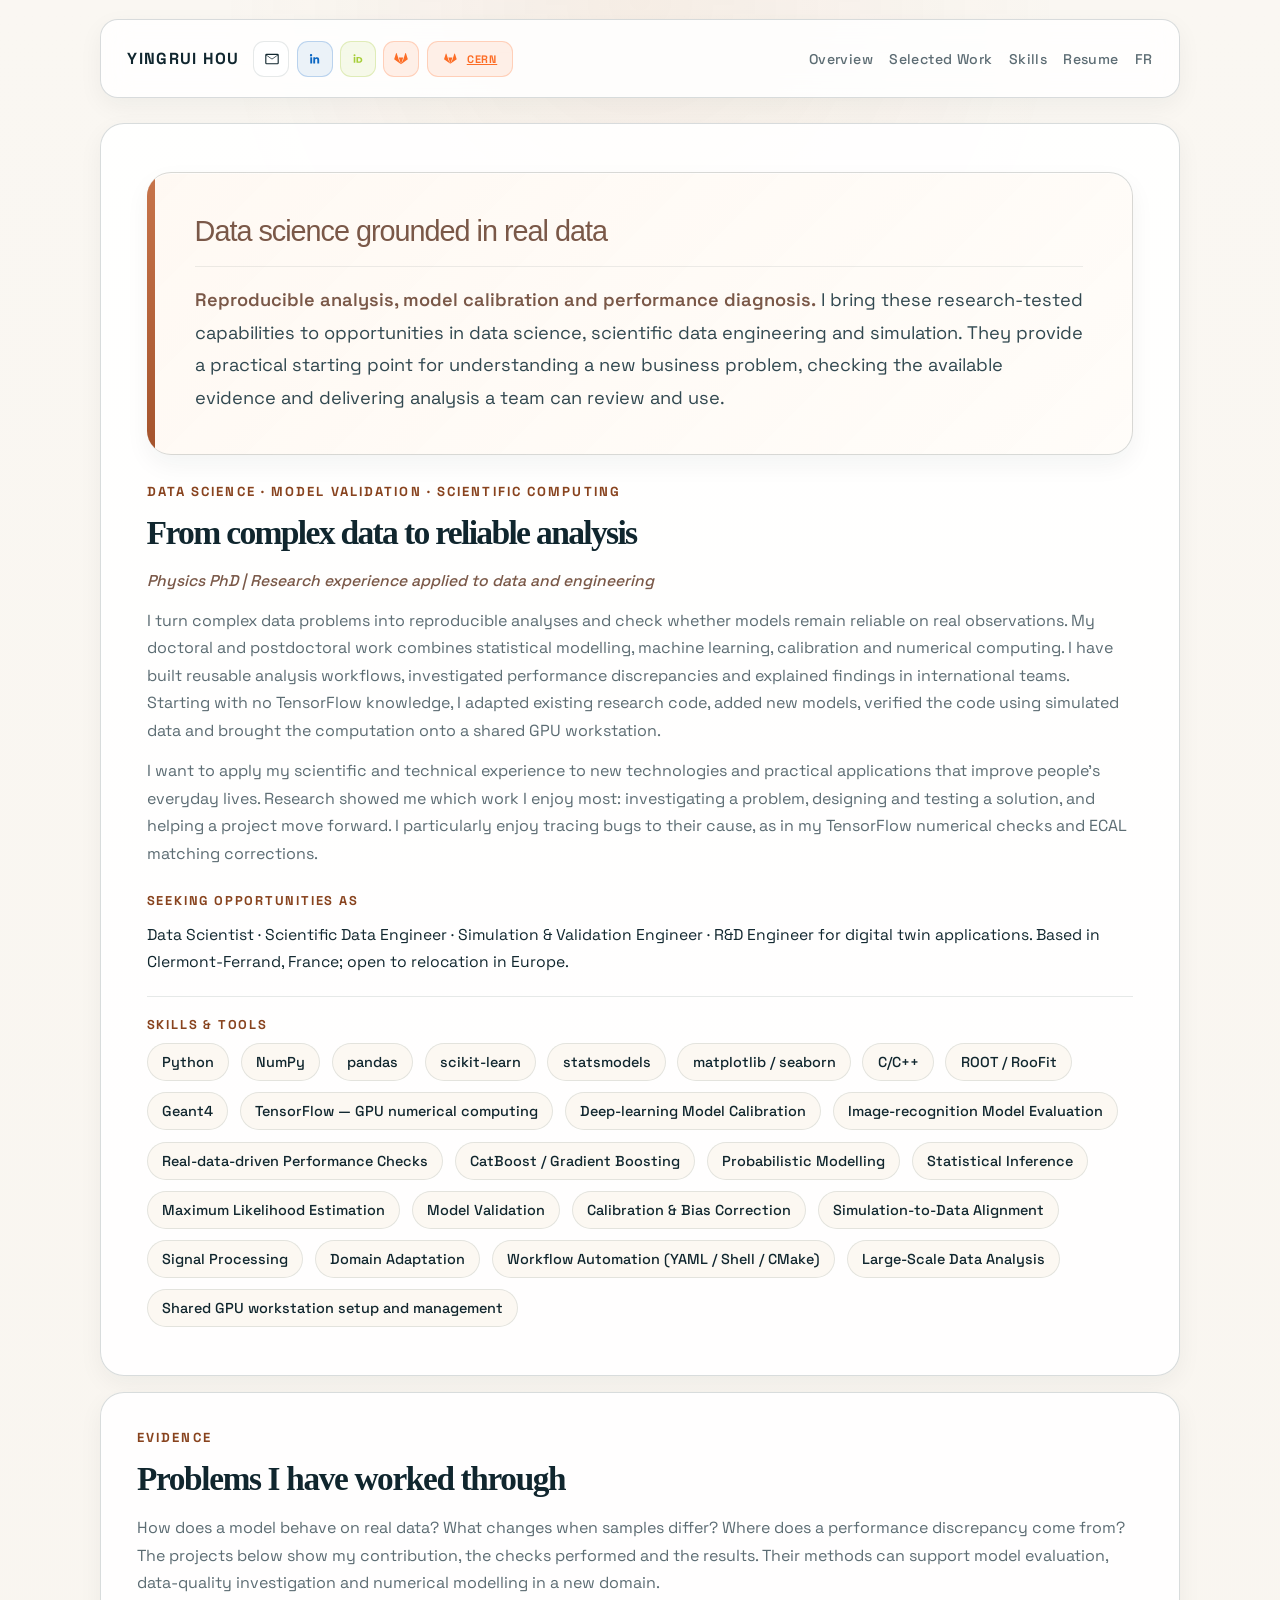
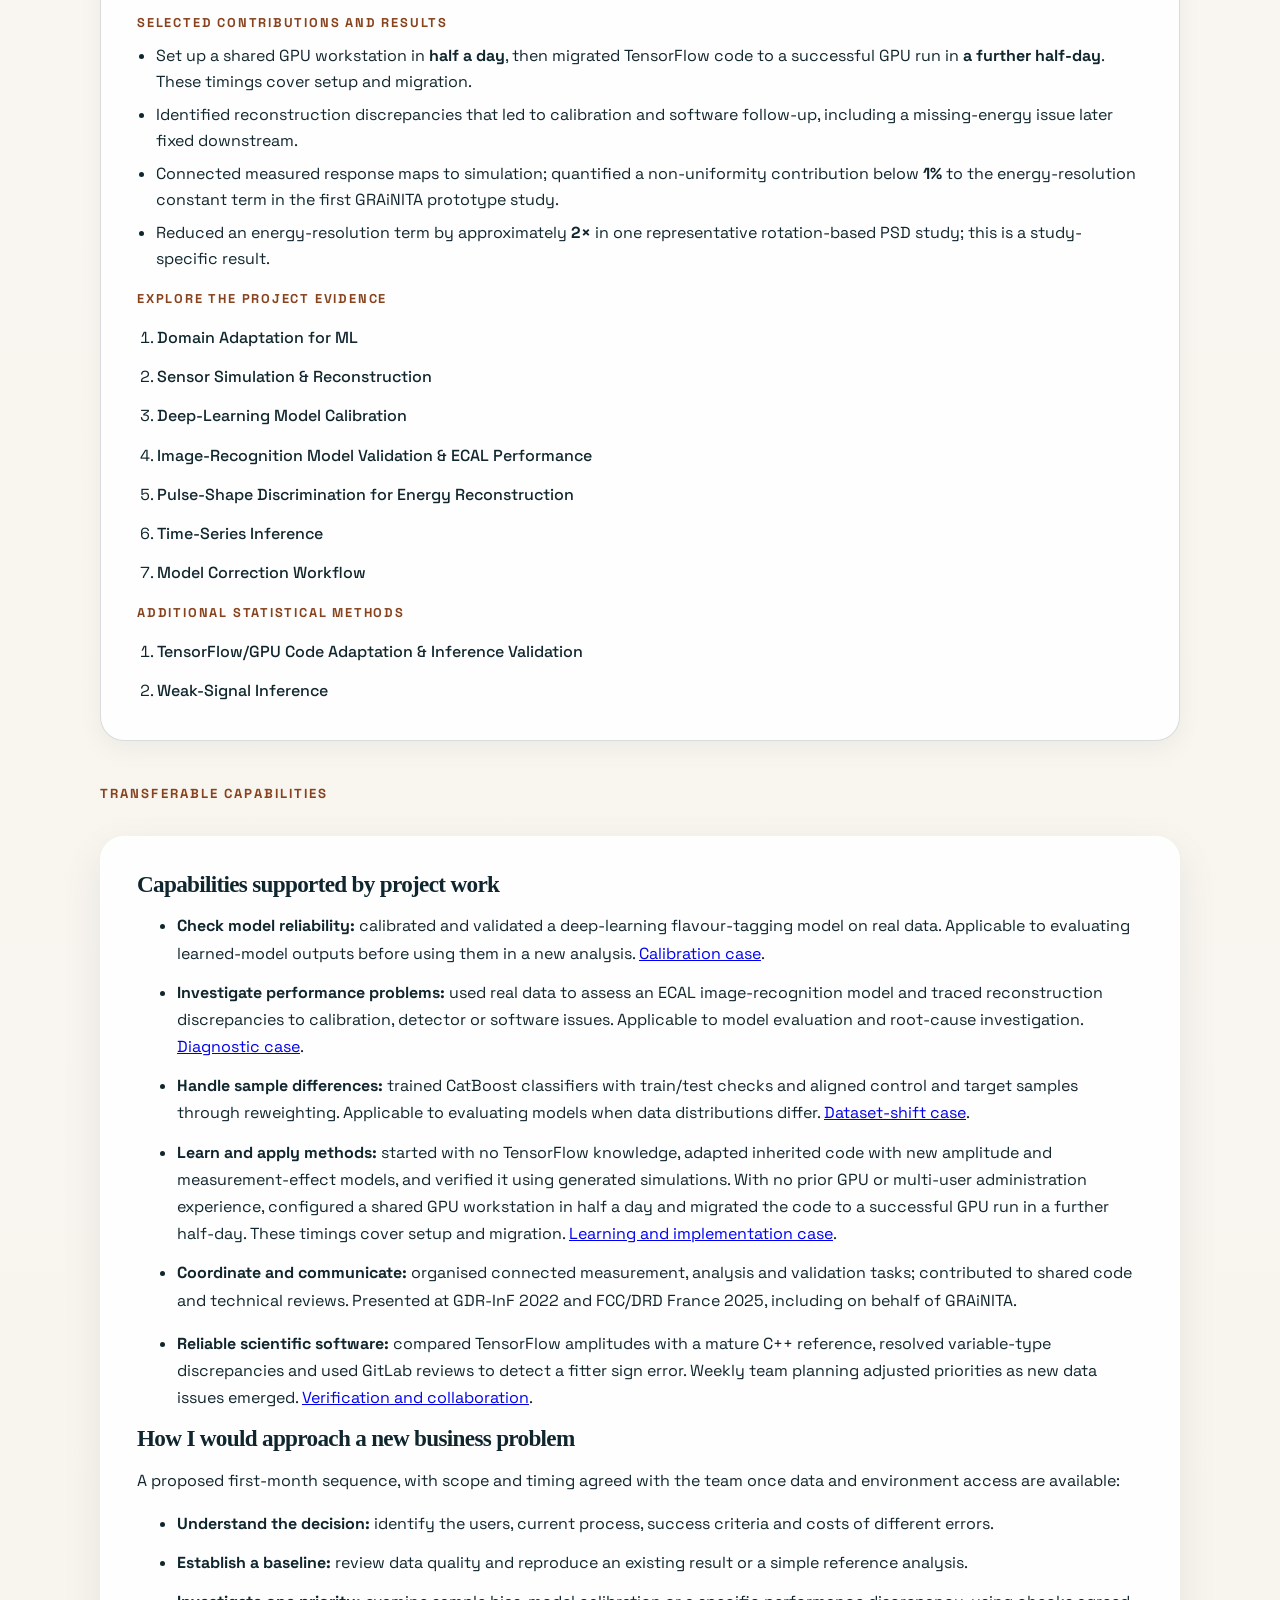
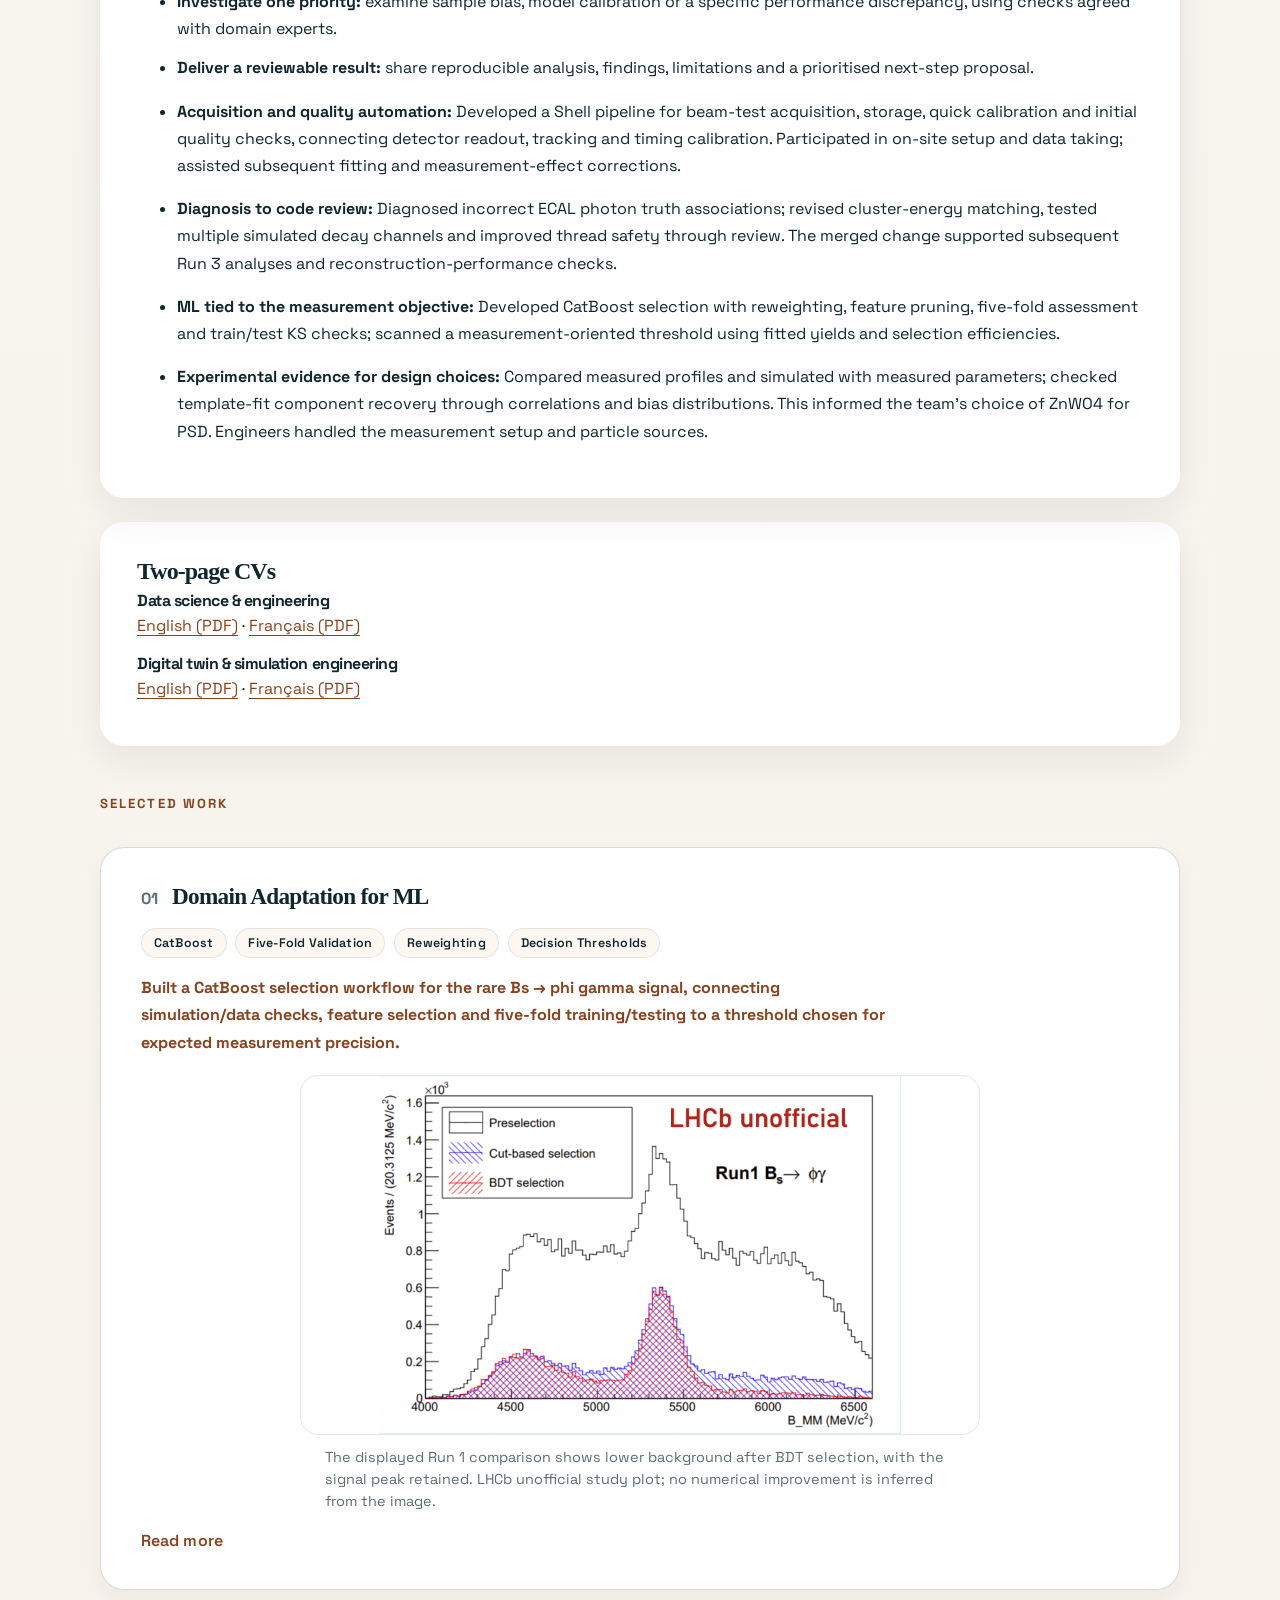
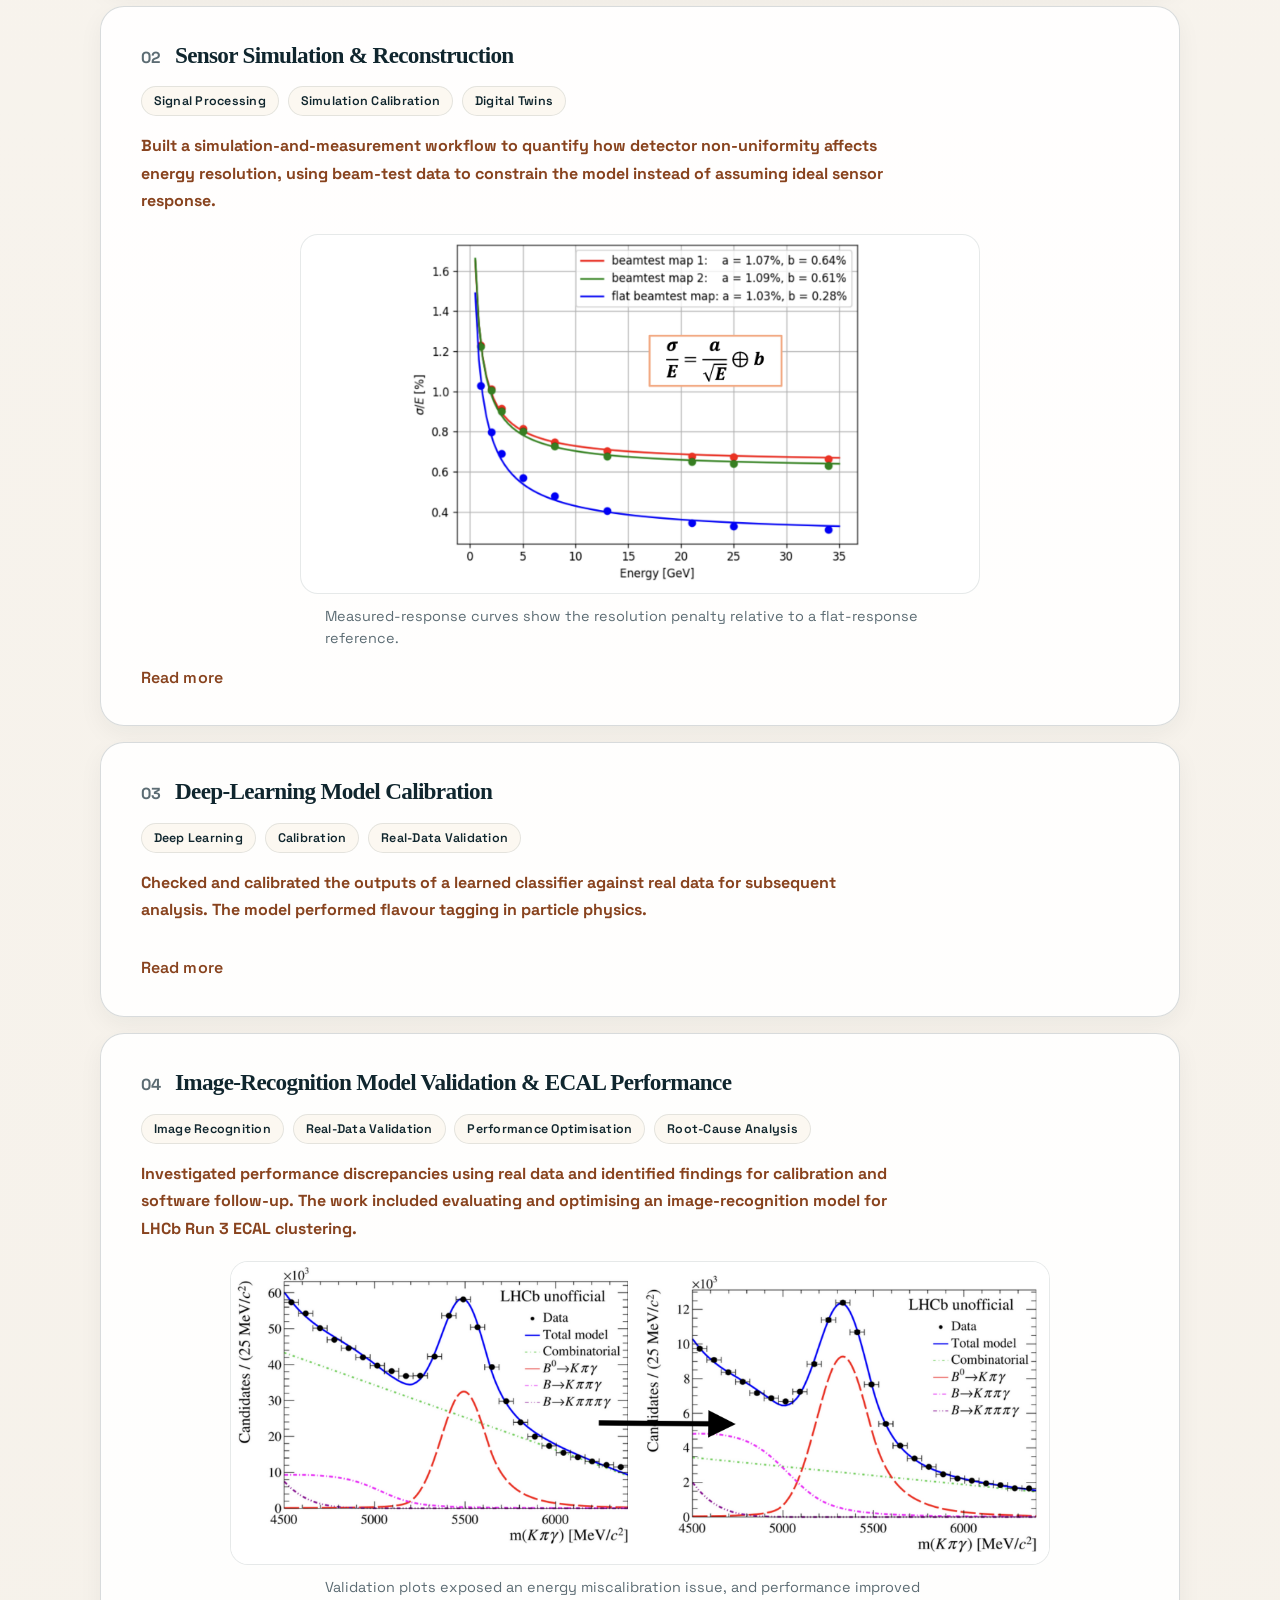
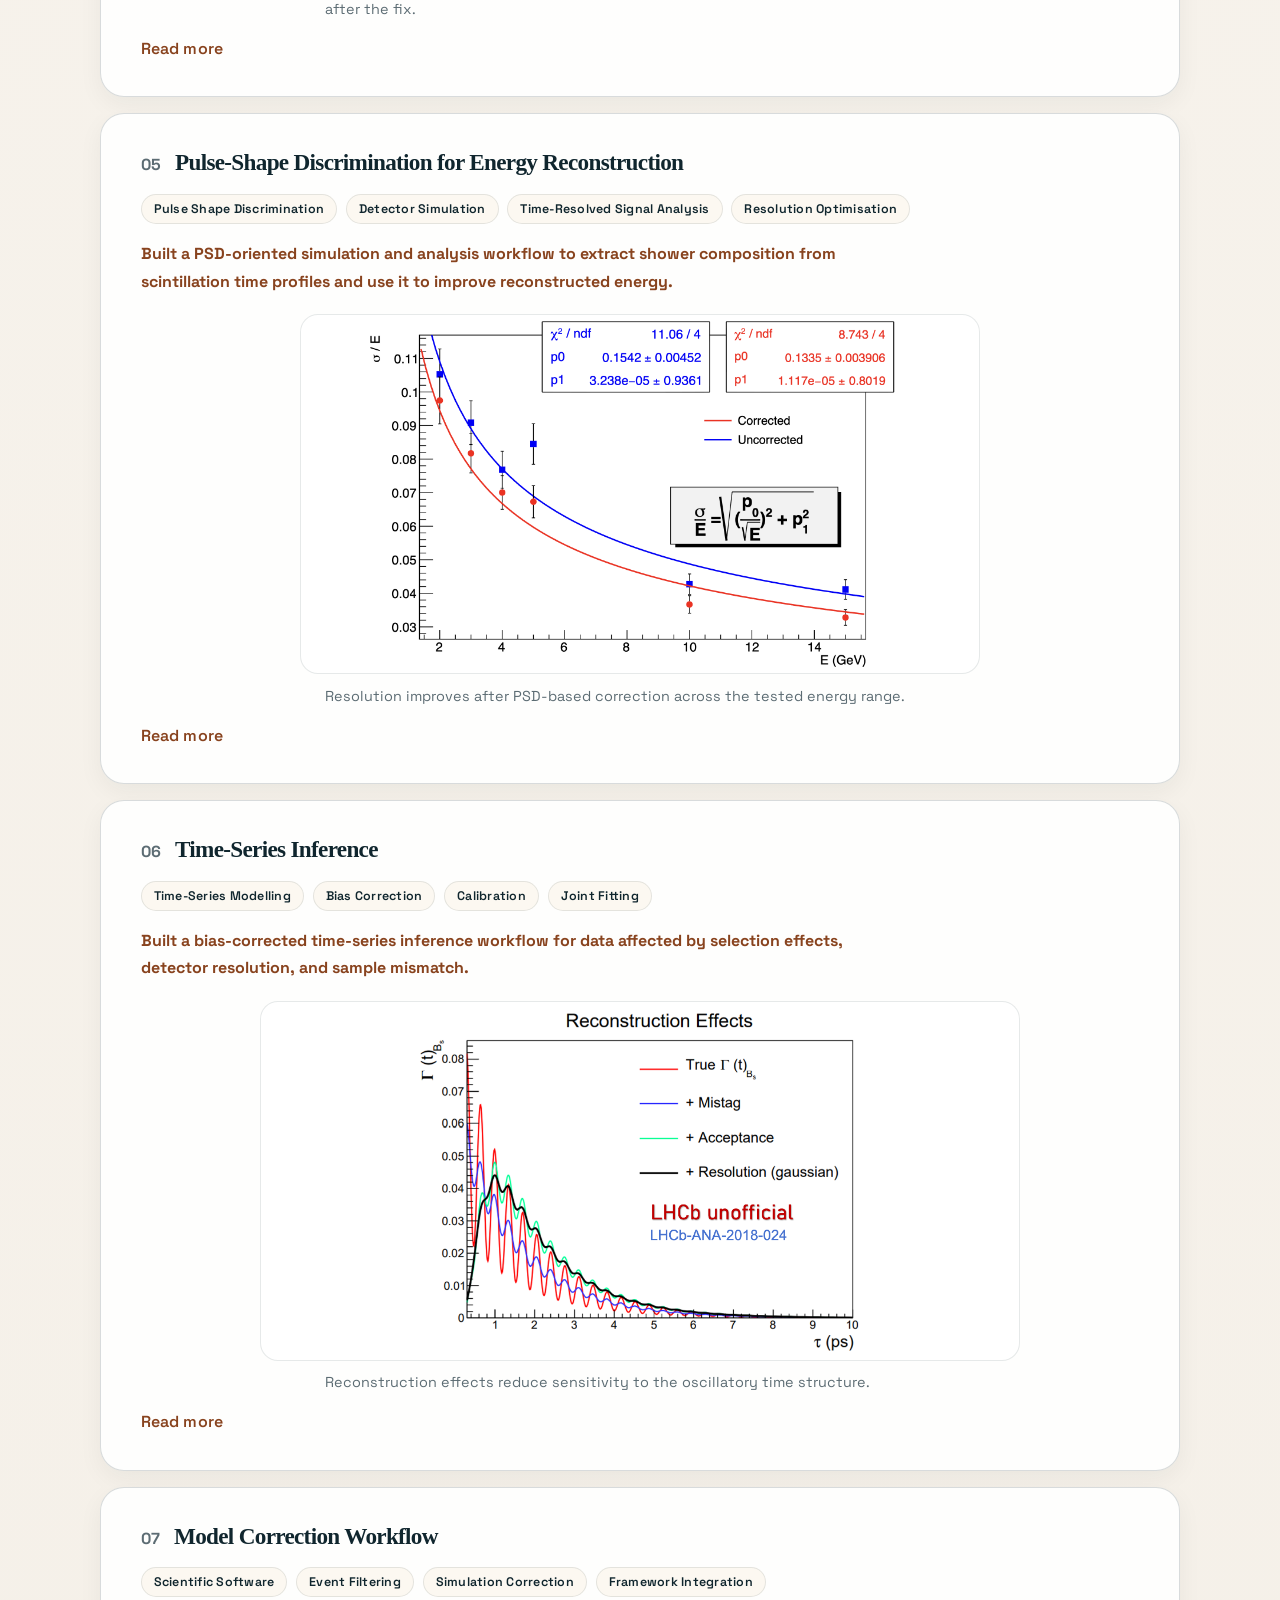
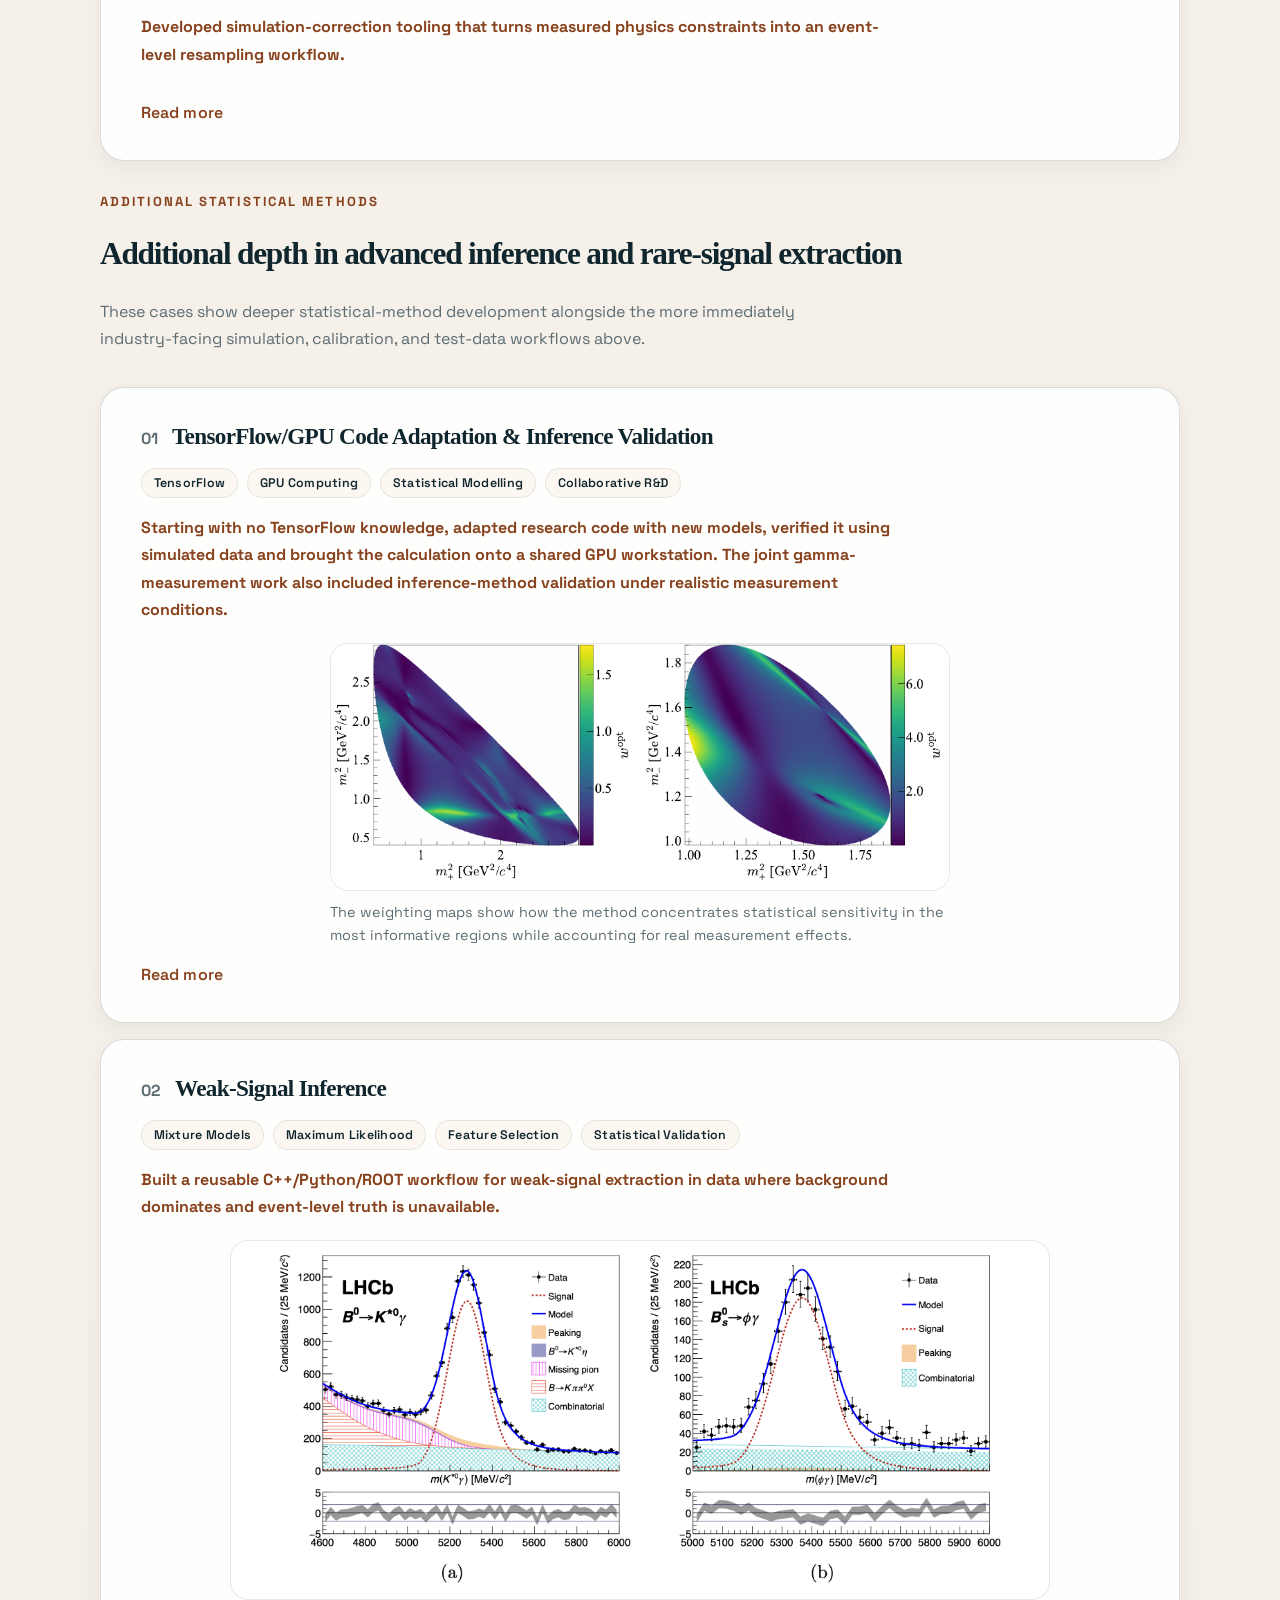
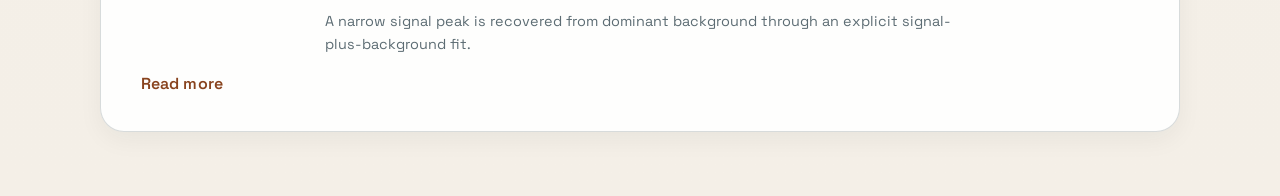
==== index.html @ 1bd98bb7 "Clarify societal motivation and practical problem-solving focus" ====
<!DOCTYPE html>
<html lang="en">
  <head>
    <meta charset="UTF-8" />
    <meta name="viewport" content="width=device-width, initial-scale=1.0" />
    <title>Yingrui Hou | Projects & Engineering Skills</title>
    <meta
      name="description"
      content="Data science, simulation, validation and transferable engineering skills of Yingrui Hou."
    />
    <link rel="preconnect" href="https://fonts.googleapis.com" />
    <link rel="preconnect" href="https://fonts.gstatic.com" crossorigin />
    <link
      href="https://fonts.googleapis.com/css2?family=Fraunces:wght@500;600;700&amp;family=Space+Grotesk:wght@400;500;700&amp;display=swap"
      rel="stylesheet"
    />
    <link rel="stylesheet" href="styles.css" />
  </head>
  <body>
    <div class="page-shell">
      <nav class="topbar">
        <div class="topbar-identity">
          <a class="brand" href="#top">Yingrui Hou</a>
          <div class="icon-links topbar-links" aria-label="Personal links">
            <a class="icon-link" href="mailto:yingrui.hou@outlook.com" aria-label="Email" title="Email"><svg viewBox="0 0 24 24" aria-hidden="true"><path d="M3 6.75A1.75 1.75 0 0 1 4.75 5h14.5A1.75 1.75 0 0 1 21 6.75v10.5A1.75 1.75 0 0 1 19.25 19H4.75A1.75 1.75 0 0 1 3 17.25Zm1.5.56v9.94c0 .14.11.25.25.25h14.5a.25.25 0 0 0 .25-.25V7.31l-7.04 5.16a.75.75 0 0 1-.88 0Zm14.7-.81H4.8L12 11.78Z" /></svg></a><a class="icon-link icon-link-linkedin" href="https://www.linkedin.com/in/yingrui-hou" aria-label="LinkedIn" title="LinkedIn"><svg viewBox="0 0 24 24" aria-hidden="true"><path d="M6.94 8.5A1.56 1.56 0 1 1 6.94 5.4a1.56 1.56 0 0 1 0 3.1M5.7 9.75h2.5V18H5.7zm4.06 0h2.4v1.13h.04c.33-.63 1.15-1.3 2.37-1.3 2.54 0 3.01 1.67 3.01 3.84V18h-2.5v-4.04c0-.96-.02-2.2-1.34-2.2-1.35 0-1.56 1.06-1.56 2.14V18h-2.5z" /></svg></a><a class="icon-link icon-link-orcid" href="https://orcid.org/0000-0001-6454-278X" aria-label="ORCID" title="ORCID"><svg viewBox="0 0 24 24" aria-hidden="true"><path d="M7.35 5.5a1.35 1.35 0 1 1 0 2.7 1.35 1.35 0 0 1 0-2.7M6.3 9.4h2.1v7.6H6.3zm3.65 0h3.06c2.85 0 4.75 1.61 4.75 3.8 0 2.39-1.82 3.8-4.82 3.8H9.95Zm2.1 1.74v4.12h.78c1.69 0 2.76-.77 2.76-2.06 0-1.32-1-2.06-2.71-2.06Z" /></svg></a><a class="icon-link icon-link-gitlab" href="https://gitlab.com/hyrsophie" aria-label="GitLab" title="GitLab"><svg viewBox="0 0 24 24" aria-hidden="true"><path d="m12 18.9 2.94-9.04H9.06Zm0 0-9.12-6.63 2.55-7.85a.46.46 0 0 1 .87 0l2.76 8.48Zm0 0 9.12-6.63-2.55-7.85a.46.46 0 0 0-.87 0l-2.76 8.48Z" /></svg></a><a class="icon-link icon-link-gitlab icon-link-labeled" href="https://gitlab.cern.ch/yihou" aria-label="CERN GitLab" title="CERN GitLab"><svg viewBox="0 0 24 24" aria-hidden="true"><path d="m12 18.9 2.94-9.04H9.06Zm0 0-9.12-6.63 2.55-7.85a.46.46 0 0 1 .87 0l2.76 8.48Zm0 0 9.12-6.63-2.55-7.85a.46.46 0 0 0-.87 0l-2.76 8.48Z" /></svg><span class="icon-link-text">CERN</span></a>
          </div>
        </div>
        <div class="nav-links">
          <a href="#overview">Overview</a>
          <a href="#selected-work">Selected Work</a>
          <a href="#competencies">Skills</a>
          <a href="resume.html">Resume</a>
          <a href="index-fr.html" lang="fr" aria-label="Lire en français">FR</a>
        </div>
      </nav>

      <header class="hero">
        <div class="hero-layout" id="top">
          <section class="profile-panel">
            <div class="closing-panel profile-positioning">
              <h2>Data science grounded in real data</h2>
              <p><strong>Reproducible analysis, model calibration and performance diagnosis.</strong> I bring these research-tested capabilities to opportunities in data science, scientific data engineering and simulation. They provide a practical starting point for understanding a new business problem, checking the available evidence and delivering analysis a team can review and use.</p>
            </div>

            <p class="eyebrow">Data science · Model validation · Scientific computing</p>
            <h1>From complex data to reliable analysis</h1>
            <p class="hero-about">Physics PhD | Research experience applied to data and engineering</p>
            <div class="hero-copy"><p>I turn complex data problems into reproducible analyses and check whether models remain reliable on real observations. My doctoral and postdoctoral work combines statistical modelling, machine learning, calibration and numerical computing. I have built reusable analysis workflows, investigated performance discrepancies and explained findings in international teams. Starting with no TensorFlow knowledge, I adapted existing research code, added new models, verified the code using simulated data and brought the computation onto a shared GPU workstation.</p><p>I want to apply my scientific and technical experience to new technologies and practical applications that improve people’s everyday lives. Research showed me which work I enjoy most: investigating a problem, designing and testing a solution, and helping a project move forward. I particularly enjoy tracing bugs to their cause, as in my TensorFlow numerical checks and ECAL matching corrections.</p></div>

            <section class="sidebar-section">
              <p class="sidebar-label">Seeking opportunities as</p>
              <div class="sidebar-copy"><p>Data Scientist · Scientific Data Engineer · Simulation &amp; Validation Engineer · R&amp;D Engineer for digital twin applications. Based in Clermont-Ferrand, France; open to relocation in Europe.</p></div>
            </section>

            <section class="sidebar-section" id="competencies">
              <p class="sidebar-label">Skills &amp; Tools</p>
              <div class="skill-list">
                <span class="skill-pill">Python</span><span class="skill-pill">NumPy</span><span class="skill-pill">pandas</span><span class="skill-pill">scikit-learn</span><span class="skill-pill">statsmodels</span><span class="skill-pill">matplotlib / seaborn</span><span class="skill-pill">C/C++</span><span class="skill-pill">ROOT / RooFit</span><span class="skill-pill">Geant4</span><span class="skill-pill">TensorFlow — GPU numerical computing</span><span class="skill-pill">Deep-learning Model Calibration</span><span class="skill-pill">Image-recognition Model Evaluation</span><span class="skill-pill">Real-data-driven Performance Checks</span><span class="skill-pill">CatBoost / Gradient Boosting</span><span class="skill-pill">Probabilistic Modelling</span><span class="skill-pill">Statistical Inference</span><span class="skill-pill">Maximum Likelihood Estimation</span><span class="skill-pill">Model Validation</span><span class="skill-pill">Calibration &amp; Bias Correction</span><span class="skill-pill">Simulation-to-Data Alignment</span><span class="skill-pill">Signal Processing</span><span class="skill-pill">Domain Adaptation</span><span class="skill-pill">Workflow Automation (YAML / Shell / CMake)</span><span class="skill-pill">Large-Scale Data Analysis</span><span class="skill-pill">Shared GPU workstation setup and management</span>
              </div>
            </section>
          </section>

          <aside class="toc-panel" id="overview" aria-label="Overview and selected work index">
            <p class="eyebrow">Evidence</p>
            <h2>Problems I have worked through</h2>
            <div class="toc-copy"><p>How does a model behave on real data? What changes when samples differ? Where does a performance discrepancy come from? The projects below show my contribution, the checks performed and the results. Their methods can support model evaluation, data-quality investigation and numerical modelling in a new domain.</p></div>
            <p class="sidebar-label">Selected contributions and results</p>
            <div class="outcomes-list">
              <ul><li>Set up a shared GPU workstation in <strong>half a day</strong>, then migrated TensorFlow code to a successful GPU run in <strong>a further half-day</strong>. These timings cover setup and migration.</li><li>Identified reconstruction discrepancies that led to calibration and software follow-up, including a missing-energy issue later fixed downstream.</li><li>Connected measured response maps to simulation; quantified a non-uniformity contribution below <strong>1%</strong> to the energy-resolution constant term in the first GRAiNITA prototype study.</li><li>Reduced an energy-resolution term by approximately <strong>2×</strong> in one representative rotation-based PSD study; this is a study-specific result.</li></ul>
            </div>
            <p class="sidebar-label">Explore the project evidence</p>
            <ol class="toc-list">
              <li><a href="#work-3">Domain Adaptation for ML</a></li><li><a href="#work-4">Sensor Simulation &amp; Reconstruction</a></li><li><a href="#work-9">Deep-Learning Model Calibration</a></li><li><a href="#work-6">Image-Recognition Model Validation &amp; ECAL Performance</a></li><li><a href="#work-5">Pulse-Shape Discrimination for Energy Reconstruction</a></li><li><a href="#work-2">Time-Series Inference</a></li><li><a href="#work-7">Model Correction Workflow</a></li>
            </ol>
            <p class="sidebar-label toc-secondary-label">Additional Statistical Methods</p>
            <ol class="toc-list toc-list-secondary">
              <li><a href="#work-8">TensorFlow/GPU Code Adaptation &amp; Inference Validation</a></li><li><a href="#work-1">Weak-Signal Inference</a></li>
            </ol>
          </aside>
        </div>
      </header>

      <main>
        <section class="section" id="capabilities">
          <div class="section-heading"><p class="eyebrow">Transferable capabilities</p></div>
          <div class="resume-card"><h3>Capabilities supported by project work</h3><ul><li><strong>Check model reliability:</strong> calibrated and validated a deep-learning flavour-tagging model on real data. Applicable to evaluating learned-model outputs before using them in a new analysis. <a href="#work-9">Calibration case</a>.</li><li><strong>Investigate performance problems:</strong> used real data to assess an ECAL image-recognition model and traced reconstruction discrepancies to calibration, detector or software issues. Applicable to model evaluation and root-cause investigation. <a href="#work-6">Diagnostic case</a>.</li><li><strong>Handle sample differences:</strong> trained CatBoost classifiers with train/test checks and aligned control and target samples through reweighting. Applicable to evaluating models when data distributions differ. <a href="#work-3">Dataset-shift case</a>.</li><li><strong>Learn and apply methods:</strong> started with no TensorFlow knowledge, adapted inherited code with new amplitude and measurement-effect models, and verified it using generated simulations. With no prior GPU or multi-user administration experience, configured a shared GPU workstation in half a day and migrated the code to a successful GPU run in a further half-day. These timings cover setup and migration. <a href="#work-8">Learning and implementation case</a>.</li><li><strong>Coordinate and communicate:</strong> organised connected measurement, analysis and validation tasks; contributed to shared code and technical reviews. Presented at GDR-InF 2022 and FCC/DRD France 2025, including on behalf of GRAiNITA.</li></ul><ul><li><strong>Reliable scientific software:</strong> compared TensorFlow amplitudes with a mature C++ reference, resolved variable-type discrepancies and used GitLab reviews to detect a fitter sign error. Weekly team planning adjusted priorities as new data issues emerged. <a href="#work-8">Verification and collaboration</a>.</li></ul><h3>How I would approach a new business problem</h3><p>A proposed first-month sequence, with scope and timing agreed with the team once data and environment access are available:</p><ul><li><strong>Understand the decision:</strong> identify the users, current process, success criteria and costs of different errors.</li><li><strong>Establish a baseline:</strong> review data quality and reproduce an existing result or a simple reference analysis.</li><li><strong>Investigate one priority:</strong> examine sample bias, model calibration or a specific performance discrepancy, using checks agreed with domain experts.</li><li><strong>Deliver a reviewable result:</strong> share reproducible analysis, findings, limitations and a prioritised next-step proposal.</li></ul><ul><li><strong>Acquisition and quality automation:</strong> Developed a Shell pipeline for beam-test acquisition, storage, quick calibration and initial quality checks, connecting detector readout, tracking and timing calibration. Participated in on-site setup and data taking; assisted subsequent fitting and measurement-effect corrections.</li></ul><ul><li><strong>Diagnosis to code review:</strong> Diagnosed incorrect ECAL photon truth associations; revised cluster-energy matching, tested multiple simulated decay channels and improved thread safety through review. The merged change supported subsequent Run 3 analyses and reconstruction-performance checks.</li></ul><ul><li><strong>ML tied to the measurement objective:</strong> Developed CatBoost selection with reweighting, feature pruning, five-fold assessment and train/test KS checks; scanned a measurement-oriented threshold using fitted yields and selection efficiencies.</li></ul><ul><li><strong>Experimental evidence for design choices:</strong> Compared measured profiles and simulated with measured parameters; checked template-fit component recovery through correlations and bias distributions. This informed the team’s choice of ZnWO4 for PSD. Engineers handled the measurement setup and particle sources.</li></ul></div>
        </section>
        <section class="resume-card cv-downloads" aria-label="Two-page CVs"><h2>Two-page CVs</h2><div class="cv-download"><h3>Data science &amp; engineering</h3><p><a href="assets/cv/CV_YingruiHou_DataScience_EN.pdf" download>English (PDF)</a> · <a href="assets/cv/CV_YingruiHou_DataScience_FR.pdf" download>Français (PDF)</a></p></div><div class="cv-download"><h3>Digital twin &amp; simulation engineering</h3><p><a href="assets/cv/CV_YingruiHou_DigitalTwin_EN.pdf" download>English (PDF)</a> · <a href="assets/cv/CV_YingruiHou_DigitalTwin_FR.pdf" download>Français (PDF)</a></p></div></section>
        <section class="section" id="selected-work">
          <div class="section-heading">
            <p class="eyebrow">Selected Work</p>
          </div>

          <div class="case-study-grid">
            <article class="case-study case-study-collapsible" id="work-3">
  <div class="case-study-header">
    <p class="case-number">01</p>
    <h3>Domain Adaptation for ML</h3>
  </div>
  <div class="case-tags" aria-label="Skills and tools used"><span class="case-tag">CatBoost</span><span class="case-tag">Five-Fold Validation</span><span class="case-tag">Reweighting</span><span class="case-tag">Decision Thresholds</span></div>
  <div class="case-preview">
    <p><strong>Built a CatBoost selection workflow for the rare Bs → phi gamma signal, connecting simulation/data checks, feature selection and five-fold training/testing to a threshold chosen for expected measurement precision.</strong></p>
    <figure class="markdown-figure"><img class="markdown-image" src="assets/selected-work/work-3/bkg_veto_performance.png" alt="Background veto performance" loading="lazy" /><figcaption>The displayed Run 1 comparison shows lower background after BDT selection, with the signal peak retained. LHCb unofficial study plot; no numerical improvement is inferred from the image.</figcaption></figure>
  </div>
  <div class="case-details" hidden>
    <h3>Task and individual contribution</h3><p>The goal was to select a rare signal from combinatorial background for a physics measurement. I developed the selection and validation workflow. I used existing Monte Carlo signal samples with detector simulation and reconstruction consistent with the data; I did not develop the original simulation software for these samples, although I studied calorimeter-simulation code.</p><h3>Data preparation and domain checks</h3><ul><li>Applied preselection to reduce combinatorial background, then used fitted-component sWeights to study signal distributions statistically in mixed data. This did not provide pure signal labels for individual data events.</li><li>Proposed features from the decay physics, detector performance and subdetector observables. Used a topologically similar control sample to investigate simulation/data discrepancies and trained a hep_ml gradient-boosting reweighter where needed.</li><li>Checked correlations between features and with the target observable, excluding strongly correlated candidates to reduce the risk of distorting the measurement.</li></ul><h3>Training and choosing an operating point</h3><ul><li>Trained with simulated signal in the signal region and real-data background away from that region. Used five folds to make use of limited signal and background statistics.</li><li>Examined feature importance and ROC/AUC, removed low-contribution features and tuned hyperparameters for the retained feature set. Compared training and test responses to diagnose overtraining.</li><li>Scanned a task-specific figure of merit using signal/background efficiencies and expected event statistics. Chose the operating point for expected statistical precision and applied it to real data.</li></ul><h3>Expected yields and sample roles</h3><p>At each threshold, estimated the signal and combinatorial-background yields as <code>S = S0 × effs</code> and <code>B = B0 × effb</code>, where <code>S0</code> and <code>B0</code> came from fitting the preselected data. These estimates were cross-checked against luminosity and process-cross-section expectations.</p><p>Reweighting preceded classifier training. Each training round used five folds with separate training and testing partitions; early rounds selected features, followed by hyperparameter tuning with the feature set fixed. The final application sample was not used for classifier training or hyperparameter tuning.</p><p>The scanned criterion was <code>FOM = S / sqrt(S + B)</code>. Efficiency estimates used the combined training and testing events after KS checks showed compatible train/test responses and performance. Final model assessment came from the five-fold validation results; no additional untouched labelled test sample was available. These checks support train/test compatibility, without establishing an independent final generalisation estimate.</p><div class="markdown-gallery markdown-gallery-2"><figure class="markdown-figure"><img class="markdown-image" src="assets/selected-work/work-3/train-test.png" alt="Train-test GBDT response comparison" loading="lazy" /><figcaption>Training and test score distributions broadly agree for both classes in the displayed diagnostic; this is an overtraining check, not a guarantee of independent evaluation.</figcaption></figure><figure class="markdown-figure"><img class="markdown-image" src="assets/selected-work/work-3/feature_importance.png" alt="Feature importance ranking" loading="lazy" /><figcaption>Feature importance was used with separation diagnostics to simplify the model.</figcaption></figure></div><h3>Result and transferable method</h3><p>The selected working point was applied to data. The displayed comparison shows background suppression, and the training/test response plot supports the validation study. The transferable contribution is an analysis workflow linking domain knowledge, sample mismatch, model complexity and the decision threshold to the final task objective.</p><h3>Publications &amp; Reports</h3><ul><li>[Internal note: <em>Measurement of the branching fraction ratio between B0 → K∗0γ and Bs0 → ϕγ decays using the full LHCb dataset</em>] contains the CatBoost selection, reweighting and validation work.</li></ul>
  <p class="case-meta"><strong>Methods:</strong> control-sample checks, feature correlations, gradient-boosting reweighting, ROC/AUC and precision-oriented threshold scans</p>
  <p class="impact-note"><strong>Impact:</strong> connected data quality, model selection and the operating threshold to the precision objective of a rare-signal measurement.</p>
  <p class="impact">Industry relevance: Applied ML | Dataset Shift | Decision Optimisation</p>
  </div>
  <button class="case-toggle" type="button" data-read-toggle aria-expanded="false">
    <span class="case-toggle-more">Read more</span>
    <span class="case-toggle-less">Read less</span>
  </button>
</article>
<article class="case-study case-study-collapsible" id="work-4">
  <div class="case-study-header">
    <p class="case-number">02</p>
    <h3>Sensor Simulation &amp; Reconstruction</h3>
  </div>
  <div class="case-tags" aria-label="Skills and tools used"><span class="case-tag">Signal Processing</span><span class="case-tag">Simulation Calibration</span><span class="case-tag">Digital Twins</span></div>
  <div class="case-preview">
    <p><strong>Built a simulation-and-measurement workflow to quantify how detector non-uniformity affects energy resolution, using beam-test data to constrain the model instead of assuming ideal sensor response.</strong></p>
    <figure class="markdown-figure"><img class="markdown-image" src="assets/selected-work/work-4/resolution.png" alt="Energy-resolution comparison under measured non-uniformity maps" loading="lazy" /><figcaption>Measured-response curves show the resolution penalty relative to a flat-response reference.</figcaption></figure>
  </div>
  <div class="case-details" hidden>
    <h3>Problem</h3><p>The key question was how much detector non-uniformity would degrade the energy resolution of a calorimeter. A flat-response simulation was not sufficient, because the measured light-collection efficiency changed across the detector volume, while a full optical simulation would add major complexity and computational cost. <em>At the prototype development stage, combining a simplified simulation with an effective light-collection efficiency map measured from test-beam data is the most practical way to evaluate resolution.</em></p><h3>Workflow</h3><ul><li>Built the measurement-to-simulation chain around the beam-test setup, combining the first prototype response, beam-position tracking, and dedicated analysis code to recover position-dependent light-yield information.</li><li>Used the June 2024 test-beam analysis to turn beam-position-resolved measurements into an effective light-yield / uniformity map and then injected that map into the Geant4-based energy-deposition simulation so that effective detected energy could be computed event by event under realistic response assumptions.</li><li>Implemented detector geometry, stepping, and response logic in Geant4/C++ and used the resulting distributions to fit energy-resolution curves under both measured and idealised response maps.</li></ul><div class="markdown-gallery markdown-gallery-3"><figure class="markdown-figure"><img class="markdown-image" src="assets/selected-work/work-4/tbArch.png" alt="Test bench setup" loading="lazy" /><figcaption>Beam-test measurement system used to characterise the detector response.</figcaption></figure><figure class="markdown-figure"><img class="markdown-image" src="assets/selected-work/work-4/troll_2.png" alt="Prototype" loading="lazy" /><figcaption>The first detector prototype, which forms the sensitive part of the measurement setup.</figcaption></figure><figure class="markdown-figure"><img class="markdown-image" src="assets/selected-work/work-4/to_have_nPE_map.png" alt="Workflow to get the light-collection efficiency map" loading="lazy" /><figcaption>Workflow that turns beam-test measurements from the prototype system into the light-collection efficiency map used in simulation.</figcaption></figure></div><h3>Result</h3><ul><li>Turned a beam-test measurement into a usable simulation input rather than leaving it as a standalone detector study.</li><li>Showed explicitly that non-flat response maps worsen the reconstructed energy resolution relative to a flat-response reference, with a non-uniformity-driven constant term less than <code>1.0%</code> in the detailed study, which strengthens confidence in simulation-informed design decisions.</li></ul><h3>Personal delivery: beam-test automation</h3><p>Developed a Shell pipeline for beam-test acquisition, storage, quick calibration and initial quality checks, connecting detector readout, tracking and timing calibration. Participated in on-site setup and data taking; assisted subsequent fitting and measurement-effect corrections. The pipeline connected existing algorithms; this does not imply that I authored every algorithm.</p><h3>Publications &amp; Reports</h3><ul><li>Publication: <em>Studying the GRAiNITA concept: first test beam results</em>. DOI: <a href="https://doi.org/10.1088/1748-0221/21/03/P03048">10.1088/1748-0221/21/03/P03048</a></li><li>[Technical note: <em>GRAiNiTA: June 2024 Test beam</em>] documents the beam-test setup, light-collection measurements, and the response-map construction later injected into simulation.</li></ul>
  <p class="case-meta"><strong>Methods:</strong> Geant4 simulation, beam-test analysis, response-map reconstruction</p>
  <p class="impact-note"><strong>Impact:</strong> linked measured non-uniformity to system-level resolution through both simulation code and experimental validation.</p>
  <p class="impact">Industry relevance: Sensor Analytics | Measurement Systems | Simulation-Assisted Design</p>
  </div>
  <button class="case-toggle" type="button" data-read-toggle aria-expanded="false">
    <span class="case-toggle-more">Read more</span>
    <span class="case-toggle-less">Read less</span>
  </button>
</article>
<article class="case-study case-study-collapsible" id="work-9">
  <div class="case-study-header">
    <p class="case-number">03</p>
    <h3>Deep-Learning Model Calibration</h3>
  </div>
  <div class="case-tags" aria-label="Skills and tools used"><span class="case-tag">Deep Learning</span><span class="case-tag">Calibration</span><span class="case-tag">Real-Data Validation</span></div>
  <div class="case-preview">
    <p><strong>Checked and calibrated the outputs of a learned classifier against real data for subsequent analysis. The model performed flavour tagging in particle physics.</strong></p>

  </div>
  <div class="case-details" hidden>
    <h3>Contribution</h3><ul><li>Performed model calibration and validation based on real-data checks for subsequent physics analysis.</li><li>Participated in discussions during model construction and training because of the requirements of later calibration and validation.</li><li>Developed familiarity with the training process through those discussions; did not train the flavour-tagging model.</li></ul><h3>Transfer to engineering</h3><p>Experience in checking learned-model behaviour against measured data, calibrating model outputs and collaborating with model developers. The hands-on contribution was calibration and validation.</p>
  <p class="case-meta"><strong>Methods:</strong> real-data model checks, flavour-tagging calibration, collaborative review</p>
  <p class="impact-note"><strong>Impact:</strong> calibrated and validated a flavour-tagging model for use in physics analysis.</p>
  <p class="impact">Industry relevance: Applied ML | Model Validation | Scientific Data Analysis</p>
  </div>
  <button class="case-toggle" type="button" data-read-toggle aria-expanded="false">
    <span class="case-toggle-more">Read more</span>
    <span class="case-toggle-less">Read less</span>
  </button>
</article>
<article class="case-study case-study-collapsible" id="work-6">
  <div class="case-study-header">
    <p class="case-number">04</p>
    <h3>Image-Recognition Model Validation &amp; ECAL Performance</h3>
  </div>
  <div class="case-tags" aria-label="Skills and tools used"><span class="case-tag">Image Recognition</span><span class="case-tag">Real-Data Validation</span><span class="case-tag">Performance Optimisation</span><span class="case-tag">Root-Cause Analysis</span></div>
  <div class="case-preview">
    <p><strong>Investigated performance discrepancies using real data and identified findings for calibration and software follow-up. The work included evaluating and optimising an image-recognition model for LHCb Run 3 ECAL clustering.</strong></p>
    <figure class="markdown-figure"><img class="markdown-image" src="assets/selected-work/work-6/data_validation.png" alt="Data validation" loading="lazy" /><figcaption>Validation plots exposed an energy miscalibration issue, and performance improved after the fix.</figcaption></figure>
  </div>
  <div class="case-details" hidden>
    <h3>Problem</h3><p>The early Run 3 reconstruction chain needed validation before performance discrepancies hardened into accepted bias. The main challenge was to distinguish normal modelling differences from issues that were actually actionable at detector, calibration, or software level.</p><h3>Workflow</h3><ul><li>Used multiple high- and low-momentum photon channels as benchmark datasets for reconstruction and identification checks.</li><li>Compared MC and data across trigger streams and offline selections to isolate where discrepancies entered the pipeline.</li><li>Traced anomalies to detector and software causes, documenting findings for calibration and corrective follow-up by the responsible teams.</li><li>Used real-data-driven checks to study and optimise the performance of the image-recognition model used for ECAL clustering.</li><li>Participated in model-construction and training discussions to support subsequent validation; did not train the clustering model.</li></ul><h3>Result</h3><ul><li>Turned validation discrepancies into concrete follow-up actions, including detector checks, calibration/alignment validation, and software fixes.</li><li>Documented specific findings rather than generic monitoring noise, including an abnormal bump linked to a specific calorimeter cell, detector-region asymmetries in photon distributions, energy miscalibration, and a missing-energy software issue later fixed in reconstruction.</li></ul><h3>Simulation truth matching: from diagnosis to an integrated change</h3><p>In simulated high-occupancy events, high-energy reconstructed photon candidates showed anomalous energy resolution. Comparing reconstructed energy, truth energy and matched particle identity traced the problem to incorrect associations, including matches to higher-energy parent particles.</p><p>I modified the algorithm to compare individual truth-particle energy deposits within the reconstructed photon cluster, normalised by the total truth-particle energy deposited in that cluster. The match selects the largest single-particle contributor.</p><p>I checked the revised matching across multiple simulated decay processes, inspecting signal-photon matched identities, true and reconstructed energies, and selected events’ truth-decay chains and particle energy deposits. Following reviewer feedback, I also revised legacy code to improve thread safety. <strong>The merge request was merged and the change used in subsequent Run 3 analyses and reconstruction-performance checks.</strong> This contribution concerns simulation truth association, separately from evaluating the clustering model on real data or training that model.</p><h3>Publications &amp; Reports</h3><ul><li>[Internal note: <em>Run3 performance check with photon-involved channels</em>] documents the benchmark-channel validation strategy, selection checks, and reconstruction issues tracked in this work.</li><li>Publication: <em>Monitoring reconstruction software in LHCb</em>. DOI: <a href="https://doi.org/10.1051/epjconf/202125103044">10.1051/epjconf/202125103044</a></li></ul>
  <p class="case-meta"><strong>Methods:</strong> benchmark-channel checks, MC-data comparison, detector-level diagnostics</p>
  <p class="impact-note"><strong>Impact:</strong> translated validation discrepancies into concrete calibration, detector, and software follow-ups before they became accepted bias.</p>
  <p class="impact">Industry relevance: Research Monitoring | Model Validation | Observability | Quality Assurance</p>
  </div>
  <button class="case-toggle" type="button" data-read-toggle aria-expanded="false">
    <span class="case-toggle-more">Read more</span>
    <span class="case-toggle-less">Read less</span>
  </button>
</article>
<article class="case-study case-study-collapsible" id="work-5">
  <div class="case-study-header">
    <p class="case-number">05</p>
    <h3>Pulse-Shape Discrimination for Energy Reconstruction</h3>
  </div>
  <div class="case-tags" aria-label="Skills and tools used"><span class="case-tag">Pulse Shape Discrimination</span><span class="case-tag">Detector Simulation</span><span class="case-tag">Time-Resolved Signal Analysis</span><span class="case-tag">Resolution Optimisation</span></div>
  <div class="case-preview">
    <p><strong>Built a PSD-oriented simulation and analysis workflow to extract shower composition from scintillation time profiles and use it to improve reconstructed energy.</strong></p>
    <figure class="markdown-figure"><img class="markdown-image" src="assets/selected-work/work-5/res_compare.png" alt="PSD-assisted resolution before and after correction" loading="lazy" /><figcaption>Resolution improves after PSD-based correction across the tested energy range.</figcaption></figure>
  </div>
  <div class="case-details" hidden>
    <h3>Problem</h3><p>The problem was to recover useful composition information from scintillation timing, instead of treating total light yield as a single undifferentiated signal. For the method to be credible, it also had to remain usable under realistic material behaviour, particle-dependent time constants, and the limited separation between EM-like and hadronic-like components.</p><h3>Experimental comparison guiding material choice</h3><p>The team tested ZnWO4 and BGO by measuring scintillation decay-time profiles across energy ranges and electromagnetic or hadronic excitation processes. The design criterion was how well the time profiles could distinguish these processes under the tested conditions.</p><p>The team chose <strong>ZnWO4</strong> for further PSD studies. At low energies, the measured BGO profiles were too similar to the electromagnetic-excitation profiles to provide the desired separation. This experimental material comparison informed the subsequent modelling work; it is separate from the simulated reconstruction-resolution results below.</p><p>Engineers handled the measurement setup and particle-source operation. I participated in comparing the final time profiles, then used the measured timing parameters as simulation inputs, generated samples and checked whether the resulting temporal separation was sufficient to apply PSD. My contribution connected experimental measurements to a simulation feasibility check.</p><h3>From curve screening to quantitative feasibility checks</h3><p>First compared normalised time profiles to screen for excessive similarity. Using the measured parameters, simulated high-energy protons entering the calorimeter sensitive layer, their energy deposits and the resulting scintillation-light time profiles.</p><p>Fitted the complete light time profile with fixed templates to estimate photon counts from the different processes, before using the components for PSD energy reconstruction. When profiles were insufficiently separated, component counts could not be recovered accurately at this stage. <strong>Fit-result correlation matrices and bias distributions</strong> were used to assess the reliability of component recovery. These diagnostics connected the material choice to whether the proposed reconstruction method was usable.</p><h3>Workflow</h3><ul><li>Generated <code>e/p/pi</code> simulation samples in two crystal-material candidates (<code>ZnWO4</code> and <code>BGO</code>) over <code>1 to 20 GeV</code> and first validated that the relevant correlation structure between deposited hadronic energy, EM fraction, and total energy remained stable across the energy range.</li><li>Extended the simulation with scintillation timing, updating time constants dynamically by particle type and <code>dE/dx</code>, then fitted the time distributions with EM-, hadronic-, and proton-like components instead of relying only on total signal amplitude.</li><li>Used the extracted fractions inside a correction workflow for reconstructed energy, then compared the resulting resolution before and after correction while checking which material choices stayed separable enough for PSD-based inference.</li></ul><figure class="markdown-figure"><img class="markdown-image" src="assets/selected-work/work-5/time_fit.png" alt="Time-profile fit used to recover shower fractions" loading="lazy" /><figcaption>Representative time-profile fit showing the recovered EM fraction close to the injected value.</figcaption></figure><h3>Result</h3><ul><li>Showed that the PSD-based correction improves deposited-energy resolution, with one representative rotation-based study reducing the resolution term by about a factor of <code>2</code>.</li><li>Demonstrated that the time-profile fit can recover the dominant EM component with usable accuracy, for example <code>F_em = 0.740 +/- 0.055</code> for a reference value of <code>0.738</code> in one validation study.</li><li>Identified a practical design constraint rather than just a positive result: one material candidate (<code>BGO</code>) did not separate proton-like and electron-like timing strongly enough for accurate EM-fraction extraction, while <code>ZnWO4</code> retained more distinguishable time shapes and therefore offered a more credible PSD route.</li></ul><h3>Publications &amp; Reports</h3><ul><li>[Internal report: <em>PSD study update</em>] summarizes the time-profile fitting, EM-fraction recovery, and resolution-improvement studies behind this PSD workflow.</li></ul>
  <p class="case-meta"><strong>Methods:</strong> particle-dependent timing models, component fitting, correlation-based correction</p>
  <p class="impact-note"><strong>Impact:</strong> showed that PSD-derived shower fractions can improve reconstructed energy and help judge which detector materials remain usable for timing-based separation.</p>
  <p class="impact">Industry relevance: Time-Resolved Sensing | Signal Decomposition | Measurement-System Design</p>
  </div>
  <button class="case-toggle" type="button" data-read-toggle aria-expanded="false">
    <span class="case-toggle-more">Read more</span>
    <span class="case-toggle-less">Read less</span>
  </button>
</article>
<article class="case-study case-study-collapsible" id="work-2">
  <div class="case-study-header">
    <p class="case-number">06</p>
    <h3>Time-Series Inference</h3>
  </div>
  <div class="case-tags" aria-label="Skills and tools used"><span class="case-tag">Time-Series Modelling</span><span class="case-tag">Bias Correction</span><span class="case-tag">Calibration</span><span class="case-tag">Joint Fitting</span></div>
  <div class="case-preview">
    <p><strong>Built a bias-corrected time-series inference workflow for data affected by selection effects, detector resolution, and sample mismatch.</strong></p>
    <figure class="markdown-figure"><img class="markdown-image" src="assets/selected-work/work-2/time_rec_eff.png" alt="Reconstruction effect on time distribution" loading="lazy" /><figcaption>Reconstruction effects reduce sensitivity to the oscillatory time structure.</figcaption></figure>
  </div>
  <div class="case-details" hidden>
    <h3>Problem</h3><p>The core problem was to infer latent time-dependent behaviour from observations distorted by selection effects, finite resolution, and data-simulation mismatch. Without explicit correction, those effects would bias the inferred dynamics rather than just broaden the uncertainty.</p><h3>Workflow</h3><figure class="markdown-figure"><img class="markdown-image" src="assets/selected-work/work-2/workflow.png" alt="Workflow of the analysis" loading="lazy" /><figcaption>Workflow used to extract latent observables from raw data.</figcaption></figure><ul><li>Modelled acceptance and resolution explicitly instead of absorbing reconstruction effects into a single nuisance term.</li><li>Estimated Run 1 and Run 2 corrections separately to avoid over-sharing assumptions across datasets with different operating conditions.</li><li>Matched signal and control samples through GB reweighting before building acceptance corrections, and implemented reusable fit components for mass, lifetime, efficiency, and resolution modelling.</li></ul><h3>Result</h3><ul><li>Converted a bias-sensitive time-series problem into a controlled inference workflow with dataset-specific corrections and auditable assumptions.</li><li>Propagated residual mismodelling as quantified uncertainty rather than hiding it inside nominal fit parameters, which made the method reusable across datasets and reviews.</li></ul><h3>Publications &amp; Reports</h3><ul><li>[Internal note: <em>Measurement of the mixing-induced and CP-violating observables in Bs0 → ϕγ decays with Run1 and Run2 data</em>] documents the acceptance modelling, resolution calibration, GB-reweighting, and joint-fit structure behind this inference workflow.</li></ul>
  <p class="case-meta"><strong>Methods:</strong> acceptance modelling, resolution calibration, custom fit components, joint fitting</p>
  <p class="impact-note"><strong>Impact:</strong> converted a bias-sensitive latent-dynamics problem into a controlled inference workflow with dataset-specific corrections.</p>
  <p class="impact">Industry relevance: Durability Modelling | State Estimation | Latent-Dynamics Inference</p>
  </div>
  <button class="case-toggle" type="button" data-read-toggle aria-expanded="false">
    <span class="case-toggle-more">Read more</span>
    <span class="case-toggle-less">Read less</span>
  </button>
</article>
<article class="case-study case-study-collapsible" id="work-7">
  <div class="case-study-header">
    <p class="case-number">07</p>
    <h3>Model Correction Workflow</h3>
  </div>
  <div class="case-tags" aria-label="Skills and tools used"><span class="case-tag">Scientific Software</span><span class="case-tag">Event Filtering</span><span class="case-tag">Simulation Correction</span><span class="case-tag">Framework Integration</span></div>
  <div class="case-preview">
    <p><strong>Developed simulation-correction tooling that turns measured physics constraints into an event-level resampling workflow.</strong></p>

  </div>
  <div class="case-details" hidden>
    <h3>Problem</h3><p>The simplified fast simulation was good enough for most kinematic behaviour, but it could not reproduce one paired-particle correlation effect needed downstream. A full first-principles simulation of the multi-body process was not practical, so measured constraints had to be folded back into the event distribution in an operational and auditable way rather than through ad hoc post-processing.</p><h3>Workflow</h3><ul><li>Built a framework-integrated C++ package to correct inclusive fast-simulation samples event by event so that the missing correlation effect was restored.</li><li>Encoded correction factors from measured inputs into a filtering workflow that keeps or rejects events to match the corrected distribution.</li><li>Designed the package with headers, source files, job options, and framework integration points so the correction logic is reusable beyond a single analysis or software stack.</li></ul><h3>Result</h3><ul><li>Turned measured constraints into a reusable event-level correction package for improving simplified simulation realism.</li><li>Kept the event-level behaviour explicit and auditable: each event receives a correction factor and is accepted or rejected through a simple stochastic rule, which makes the method portable, reviewable, and suitable for shared technical environments.</li></ul><h3>Publications &amp; Reports</h3><ul><li>[Technical note: <em>Feasibility study of determining charm mixing and CP violation parameters in super tau-charm factory</em>] documents the <code>QCFilterAlg</code> package and the event-level correction workflow used to restore missing correlation structure in fast simulation.</li><li>Related publication: <em>CP violation studies at Super Tau-Charm Facility</em>. DOI: <a href="https://doi.org/10.48550/arXiv.2502.08907">10.48550/arXiv.2502.08907</a></li></ul>
  <p class="case-meta"><strong>Methods:</strong> Gaudi-package development, event-level correction, framework integration</p>
  <p class="impact-note"><strong>Impact:</strong> turned measured constraints into a reusable event-level correction package for improving simplified simulation realism.</p>
  <p class="impact">Industry relevance: Simulation Platforms | Scientific Computing | Model Correction</p>
  </div>
  <button class="case-toggle" type="button" data-read-toggle aria-expanded="false">
    <span class="case-toggle-more">Read more</span>
    <span class="case-toggle-less">Read less</span>
  </button>
</article>
          </div>
        </section>

        <section class="section section-secondary" id="additional-methods">
          <div class="section-heading">
            <p class="eyebrow">Additional Statistical Methods</p>
            <h2>Additional depth in advanced inference and rare-signal extraction</h2>
            <div class="section-copy"><p>These cases show deeper statistical-method development alongside the more immediately industry-facing simulation, calibration, and test-data workflows above.</p></div>
          </div>

          <div class="case-study-grid">
            <article class="case-study case-study-collapsible" id="work-8">
  <div class="case-study-header">
    <p class="case-number">01</p>
    <h3>TensorFlow/GPU Code Adaptation &amp; Inference Validation</h3>
  </div>
  <div class="case-tags" aria-label="Skills and tools used"><span class="case-tag">TensorFlow</span><span class="case-tag">GPU Computing</span><span class="case-tag">Statistical Modelling</span><span class="case-tag">Collaborative R&amp;D</span></div>
  <div class="case-preview">
    <p><strong>Starting with no TensorFlow knowledge, adapted research code with new models, verified it using simulated data and brought the calculation onto a shared GPU workstation. The joint gamma-measurement work also included inference-method validation under realistic measurement conditions.</strong></p>
    <figure class="markdown-figure"><img class="markdown-image" src="assets/selected-work/work-8/fourier-weights.png" alt="Sensitivity maps for the weighted inference method" loading="lazy" /><figcaption>The weighting maps show how the method concentrates statistical sensitivity in the most informative regions while accounting for real measurement effects.</figcaption></figure>
  </div>
  <div class="case-details" hidden>
    <h3>Problem</h3><p>The method problem was not only to propose a new structured inference strategy, but to show that it remained usable once real measurement effects were introduced. Background contamination, reconstruction efficiency, and detector resolution all had to be tested explicitly before the method could be trusted in a collaborative measurement.</p><h3>Workflow</h3><ul><li>Evaluated how experimental background, reconstruction efficiency, and detector resolution affect an unbinned basis-expansion inference strategy for extracting latent parameters.</li><li>Prepared a real-data signal sample end to end, including reconstruction, event selection, and statistical background subtraction, so the method could be tested on realistic inputs rather than idealised samples.</li><li>Contributed within a broader collaborative method effort by connecting the weighting-function idea to fit-ready inputs, covariance-aware validation, pseudoexperiments, and robustness studies required for a full joint measurement.</li></ul><h3>Learning TensorFlow by extending an existing codebase</h3><ul><li>Started with no TensorFlow knowledge and reviewed code supplied from a related project to understand and adapt it for the joint gamma measurement.</li><li>Added new physical amplitude models and numerical components for efficiency, resolution and measurement bias to describe real-data measurement effects.</li><li>Generated simulated data with the new model and used it to verify the adapted code.</li></ul><h3>Taking responsibility for a shared GPU workstation</h3><ul><li>Before this project, my Linux experience was as an individual user; GPU computing and multi-user administration were new to me.</li><li>The experiment assigned a GPU workstation for my use and management, shared with other users. Workstation setup took <strong>half a day</strong>.</li><li>Migrating the TensorFlow code to the workstation and obtaining a successful GPU run took <strong>a further half-day</strong>.</li><li>These two timings cover workstation setup and code migration. The TensorFlow learning, model-development and code-verification work formed a separate part of the project.</li></ul><h3>Transferable contribution</h3><p>Understanding unfamiliar software, extending it with domain-specific models, checking changes with simulated inputs and taking responsibility for a usable shared computing environment.</p><h3>Result</h3><ul><li>Helped turn a novel inference idea into a realistic analysis workflow instead of leaving it as a purely formal method proposal.</li><li>Anchored the method in practical validation work: weighted Fourier observables, joint fitting over latent parameters, and explicit checks under background, efficiency, resolution, and higher-order modelling variations.</li></ul><h3>Verification and individual contribution</h3><p>I personally ported the amplitude models to TensorFlow, added the measurement-effect models and performed the associated tests. A collaborator developed the fitter; I also contributed to its testing.</p><ul><li>Ran a small generated sample to check the program, then a large sample to compare amplitude calculations with a mature C++ implementation at identical sampling points.</li><li>Traced small disagreements to inconsistent variable types. After aligning them, calculations agreed at the required decimal precision. Large-sample runs also probed memory-leak and crash risks.</li><li>Compared distributions of physical observables from simulations and real-data signals using KS tests. This checks observable distributions; amplitudes cannot be directly compared point by point in real data.</li></ul><h3>Comparing inference methods fairly</h3><p>Before the formal measurement, generated pseudoexperiments for B → D(→ K⁰KK)h at the statistics of the real dataset. Applied Fourier and binned BPGGSZ methods to the <strong>same samples, without changing their size</strong>. Precision was assessed from the width of fitted-gamma distributions across repeated experiments. Small observed biases were not statistically significant at the reported 2-sigma level. This study does not establish a trend with sample size.</p><h3>Collaborative software delivery</h3><p>Agreed variable definitions and amplitude/fitter interfaces before development. Used GitLab for separate component development and mutual merge-request review, with weekly progress discussions and short technical discussions when problems arose. During review, identified a reversed sign in the fitter; we checked the derivation together, confirmed and corrected the error, and revisited the other derivations. As real-data processing exposed new issues, the team revised priorities and timelines according to their necessity and impact.</p><h3>Collaborative outcome</h3><p>The software supported the BESIII–LHCb joint gamma measurement. The papers report approximately <strong>5% lower LHCb statistical uncertainty</strong> with the new method compared with a binned analysis of the same datasets. This is a collaborative method result, not a TensorFlow speedup or an individually attributable gain. The final combined result is gamma = 71.3 ± 5.0 degrees, including statistical and systematic uncertainties.</p><h3>Publications &amp; Reports</h3><ul><li>Publication: <em>Measurement of the CKM angle γ in B± → D(→ KS0h′+h′−)h± decays with a novel approach</em>. DOI: <a href="https://doi.org/10.48550/arXiv.2604.05701">10.48550/arXiv.2604.05701</a></li><li>Publication: <em>Precise measurement of the CKM angle γ with a novel approach</em>. DOI: <a href="https://doi.org/10.48550/arXiv.2604.05712">10.48550/arXiv.2604.05712</a></li></ul>
  <p class="case-meta"><strong>Methods:</strong> basis expansion, covariance-aware joint fitting, pseudoexperiment validation, statistical background subtraction</p>
  <p class="impact-note"><strong>Impact:</strong> helped move a novel inference method into a realistic workflow by testing robustness against background, efficiency, and resolution effects and by preparing purified real-data inputs.</p>
  <p class="impact">Industry relevance: Advanced Modelling | Inverse Problems | Signal Analytics | Collaborative Method Development</p>
  </div>
  <button class="case-toggle" type="button" data-read-toggle aria-expanded="false">
    <span class="case-toggle-more">Read more</span>
    <span class="case-toggle-less">Read less</span>
  </button>
</article>
<article class="case-study case-study-collapsible" id="work-1">
  <div class="case-study-header">
    <p class="case-number">02</p>
    <h3>Weak-Signal Inference</h3>
  </div>
  <div class="case-tags" aria-label="Skills and tools used"><span class="case-tag">Mixture Models</span><span class="case-tag">Maximum Likelihood</span><span class="case-tag">Feature Selection</span><span class="case-tag">Statistical Validation</span></div>
  <div class="case-preview">
    <p><strong>Built a reusable C++/Python/ROOT workflow for weak-signal extraction in data where background dominates and event-level truth is unavailable.</strong></p>
    <figure class="markdown-figure"><img class="markdown-image" src="assets/selected-work/work-1/BToVG.png" alt="Weak-signal mass fit case 2" loading="lazy" /><figcaption>A narrow signal peak is recovered from dominant background through an explicit signal-plus-background fit.</figcaption></figure>
  </div>
  <div class="case-details" hidden>
    <h3>Problem</h3><p>The analysis problem was to recover a weak signal from dominant combinatorial background without having reliable event-level truth labels. That makes simple cut-based counting fragile and forces the extraction logic to carry its own validation.</p><h3>Workflow</h3><ul><li>Implemented signal-plus-background likelihood fits to separate rare signal from background and extract stable yields under low signal-to-noise conditions.</li><li>Automated yield extraction, preselection, and branching-ratio cross-checks through analysis scripts and structured inputs rather than relying on one-off notebooks.</li><li>Validated the strategy against a higher-yield control decay and monitored yield, width, and fit stability across runs and selection settings.</li></ul><h3>Result</h3><ul><li>Turned the mass-fit strategy into reusable analysis tooling rather than a one-off fit tuned to a single dataset.</li><li>Demonstrated that the extraction logic was robust enough to support a dedicated branching-ratio measurement, which is a stronger validation than simply showing a visible peak.</li></ul><h3>Publications &amp; Reports</h3><ul><li>[Internal note: <em>Measurement of the branching fraction ratio between B0 → K∗0γ and Bs0 → ϕγ decays using the full LHCb dataset</em>] documents the signal-plus-background fits, validation logic, and final branching-ratio extraction supported by this workflow.</li></ul>
  <p class="case-meta"><strong>Methods:</strong> likelihood fitting, control-sample validation, reproducible yield workflows</p>
  <p class="impact-note"><strong>Impact:</strong> turned rare-signal extraction into a reproducible workflow with stability checks and auditable validation logic.</p>
  <p class="impact">Industry relevance: Rare Event Analytics | Anomaly Detection | Weakly Labeled Systems</p>
  </div>
  <button class="case-toggle" type="button" data-read-toggle aria-expanded="false">
    <span class="case-toggle-more">Read more</span>
    <span class="case-toggle-less">Read less</span>
  </button>
</article>
          </div>
        </section>
      </main>
      <script>
        try { localStorage.setItem("resume-lang", "en"); } catch (_) {}
        const caseToggles = document.querySelectorAll("[data-read-toggle]");
        caseToggles.forEach((button) => {
          const article = button.closest(".case-study-collapsible");
          const details = article?.querySelector(".case-details");
          if (!article || !details) return;

          button.addEventListener("click", () => {
            const expanded = article.classList.toggle("is-expanded");
            details.hidden = !expanded;
            button.setAttribute("aria-expanded", expanded ? "true" : "false");
          });
        });
      </script>
    </div>
  </body>
</html>
---- styles.css ----
:root {
  --bg: #f6f2eb;
  --surface: rgba(255, 255, 255, 0.9);
  --surface-soft: rgba(252, 248, 241, 0.92);
  --surface-strong: #163039;
  --text: #10262e;
  --text-muted: #5c6c73;
  --accent: #ba6439;
  --accent-dark: #88431e;
  --line: rgba(16, 38, 46, 0.1);
  --line-strong: rgba(16, 38, 46, 0.16);
  --shadow: 0 14px 40px rgba(24, 33, 37, 0.08);
  --shadow-soft: 0 8px 24px rgba(24, 33, 37, 0.05);
  --anchor-offset: 7.5rem;
}

* {
  box-sizing: border-box;
}

html {
  scroll-behavior: smooth;
}

#overview,
#selected-work,
#competencies,
[id^="work-"] {
  scroll-margin-top: var(--anchor-offset);
}

body {
  margin: 0;
  min-height: 100vh;
  font-family: "Space Grotesk", sans-serif;
  color: var(--text);
  background:
    linear-gradient(180deg, #faf7f2 0%, #f4efe7 100%);
}

body::before {
  content: "";
  position: fixed;
  inset: 0;
  pointer-events: none;
  background:
    radial-gradient(circle at top, rgba(186, 100, 57, 0.08), transparent 38%);
  mask-image: linear-gradient(180deg, rgba(0, 0, 0, 0.85), transparent 75%);
}

.page-shell {
  width: min(1080px, calc(100% - 2rem));
  margin: 0 auto;
  padding: 1.2rem 0 4rem;
}

.resume-page {
  background:
    radial-gradient(circle at top left, rgba(201, 109, 61, 0.18), transparent 28%),
    linear-gradient(180deg, #f8f3ea 0%, #efe7de 100%);
}

.resume-shell {
  width: min(1160px, calc(100% - 2rem));
  margin: 0 auto;
  padding: 1rem 0 3rem;
}

.hero {
  position: relative;
  padding-top: 0.35rem;
}

.resume-header {
  display: flex;
  align-items: flex-start;
  justify-content: space-between;
  gap: 1rem;
  margin-bottom: 1.25rem;
  padding: 2.25rem 2.625rem;
  border: 1px solid rgba(255, 255, 255, 0.55);
  border-radius: 28px;
  background: var(--surface);
  box-shadow: var(--shadow);
}

.resume-location {
  margin: 0.75rem 0 0;
  color: var(--text-muted);
  font-size: 1rem;
}

.resume-name-row {
  display: flex;
  align-items: center;
  gap: 0.8rem;
}

.name-audio-button {
  display: inline-flex;
  align-items: center;
  justify-content: center;
  width: 40px;
  height: 40px;
  margin-top: 0.35rem;
  padding: 0;
  border: 1px solid rgba(16, 38, 46, 0.12);
  border-radius: 999px;
  background: rgba(255, 255, 255, 0.72);
  color: var(--accent-dark);
  cursor: pointer;
  transition:
    transform 0.18s ease,
    border-color 0.18s ease,
    background-color 0.18s ease;
}

.name-audio-button:hover {
  transform: translateY(-1px);
  border-color: rgba(143, 72, 37, 0.3);
  background: rgba(255, 251, 245, 0.95);
}

.name-audio-button.is-playing {
  border-color: rgba(186, 100, 57, 0.28);
  background: rgba(255, 244, 236, 0.96);
}

.name-audio-button:disabled {
  opacity: 0.45;
  cursor: not-allowed;
}

.name-audio-button svg {
  width: 18px;
  height: 18px;
  fill: currentColor;
}

.resume-links {
  display: flex;
  flex-wrap: wrap;
  gap: 0.75rem;
  justify-content: flex-end;
}

.resume-header-actions {
  display: flex;
  align-items: flex-end;
  gap: 0.55rem;
  flex-direction: column;
  justify-content: flex-end;
}

.resume-flag-switcher {
  display: inline-flex;
  align-items: center;
  gap: 0.55rem;
}

.lang-flag {
  display: inline-flex;
  align-items: center;
  justify-content: center;
  width: 34px;
  height: 34px;
  padding: 0;
  border: 0;
  border-radius: 999px;
  background: transparent;
  font: inherit;
  font-size: 1.2rem;
  line-height: 1;
  cursor: pointer;
  opacity: 0.5;
  transition:
    transform 0.18s ease,
    opacity 0.18s ease;
}

.lang-flag:hover {
  transform: translateY(-1px);
  opacity: 0.8;
}

.lang-flag.is-active {
  opacity: 1;
}

.resume-links a {
  color: var(--text);
  text-decoration: none;
  font-weight: 500;
}

.resume-links a:hover {
  color: var(--accent-dark);
}

.hero::after {
  display: none;
}

.hero-layout,
.section,
.closing-panel {
  opacity: 0;
  transform: translateY(22px);
  animation: rise 0.75s ease forwards;
}

.hero-layout {
  animation-delay: 0.1s;
}

.section:nth-of-type(1) {
  animation-delay: 0.2s;
}

.section:nth-of-type(2) {
  animation-delay: 0.3s;
}

@keyframes rise {
  to {
    opacity: 1;
    transform: translateY(0);
  }
}

.topbar {
  display: flex;
  align-items: center;
  justify-content: space-between;
  gap: 1rem;
  position: sticky;
  top: 1rem;
  z-index: 20;
  margin-bottom: 1.2rem;
  padding: 1.275rem 1.65rem;
  border: 1px solid var(--line-strong);
  border-radius: 18px;
  background: rgba(255, 255, 255, 0.86);
  backdrop-filter: blur(14px);
  box-shadow: var(--shadow-soft);
}

.topbar-identity {
  display: flex;
  align-items: center;
  gap: 0.9rem;
  min-width: 0;
  flex-wrap: nowrap;
}

.brand,
.nav-links a,
.button {
  text-decoration: none;
}

.brand {
  font-weight: 700;
  color: var(--text);
  letter-spacing: 0.08em;
  text-transform: uppercase;
  flex-shrink: 0;
}

.nav-links {
  display: flex;
  flex-wrap: wrap;
  gap: 1rem;
}

.nav-links a {
  color: var(--text-muted);
  font-size: 0.88rem;
  font-weight: 500;
  letter-spacing: 0.03em;
}

.nav-links a:hover,
.brand:hover {
  color: var(--accent-dark);
}

.hero-layout {
  position: relative;
  z-index: 1;
  display: grid;
  grid-template-columns: minmax(0, 1fr);
  gap: 1rem;
  align-items: start;
}

.profile-panel,
.toc-panel {
  border: 1px solid var(--line-strong);
  border-radius: 24px;
  background: var(--surface);
  box-shadow: var(--shadow-soft);
}

.resume-card {
  border: 1px solid rgba(255, 255, 255, 0.55);
  border-radius: 24px;
  background: var(--surface);
  box-shadow: var(--shadow);
}

.profile-panel {
  padding: 3rem 2.85rem;
}

.toc-panel {
  padding: 2.25rem;
}

.resume-summary,
.resume-outcomes,
.resume-main .resume-card,
.resume-sidebar .resume-card {
  padding: 2.25rem;
}

.resume-outcomes {
  margin-top: 1rem;
}

.resume-grid {
  display: grid;
  grid-template-columns: minmax(260px, 0.72fr) minmax(0, 1.28fr);
  gap: 1.25rem;
  margin-top: 0.55rem;
  align-items: start;
}

.resume-sidebar,
.resume-main {
  display: grid;
  gap: 1.25rem;
}

.eyebrow {
  margin: 0 0 1rem;
  color: var(--accent-dark);
  font-size: 0.82rem;
  font-weight: 700;
  letter-spacing: 0.16em;
  text-transform: uppercase;
}

h1,
h2,
h3 {
  margin: 0;
  font-family: "Times New Roman", Times, serif;
  line-height: 1;
}

h1 {
  max-width: 12ch;
  font-size: clamp(3rem, 6vw, 4.9rem);
  letter-spacing: -0.05em;
  line-height: 0.95;
}

.profile-panel h1,
.toc-panel h2 {
  font-size: clamp(2.2rem, 3vw, 3.2rem);
  line-height: 1.04;
}

.profile-panel h1 {
  max-width: none;
  font-size: clamp(2.1rem, 2.35vw, 2.7rem);
  white-space: nowrap;
  text-wrap: pretty;
}

.toc-panel h2 {
  font-size: clamp(2rem, 2.6vw, 2.75rem);
  text-wrap: pretty;
}

h2 {
  font-size: clamp(2rem, 3vw, 3rem);
  letter-spacing: -0.04em;
}

h3 {
  font-size: 1.45rem;
  letter-spacing: -0.03em;
}

.hero-copy,
.section-copy,
.case-study p,
.closing-panel p,
.toc-copy {
  font-size: 1rem;
  line-height: 1.72;
  color: var(--text-muted);
}

.hero-about {
  max-width: none;
  margin: 1.1rem 0 0;
  font-size: 0.98rem;
  line-height: 1.6;
  color: #7a5848;
  font-weight: 500;
  font-style: italic;
  white-space: nowrap;
  text-wrap: pretty;
}

.hero-copy {
  max-width: none;
  margin: 0.8rem 0 0;
  text-wrap: pretty;
}

.toc-copy {
  margin-top: 1.1rem;
}

.outcomes-list {
  margin-top: 0.2rem;
}

.outcomes-list ul,
.section-copy ul {
  margin: 0.75rem 0 0;
  padding-left: 1.2rem;
  color: var(--text);
  line-height: 1.62;
}

.outcomes-list li + li,
.section-copy li + li {
  margin-top: 0.45rem;
}

.hero-copy p,
.toc-copy p,
.sidebar-copy p {
  margin: 0;
}

.hero-copy p + p,
.toc-copy p + p,
.sidebar-copy p + p {
  margin-top: 0.8rem;
}

.hero-actions {
  display: flex;
  flex-wrap: wrap;
  gap: 1rem;
  margin-top: 1.6rem;
}

.sidebar-section + .sidebar-section {
  margin-top: 1.25rem;
  padding-top: 1.2rem;
  border-top: 1px solid var(--line);
}

.profile-panel > .sidebar-section:first-of-type {
  margin-top: 1.55rem;
}

.sidebar-label {
  margin: 0 0 0.65rem;
  color: var(--accent-dark);
  font-size: 0.8rem;
  font-weight: 700;
  letter-spacing: 0.14em;
  text-transform: uppercase;
}

.sidebar-copy {
  margin: 0.8rem 0 0;
  max-width: none;
  font-size: 0.98rem;
  line-height: 1.72;
  color: var(--text);
  text-wrap: pretty;
}

.sidebar-copy p strong {
  color: var(--accent-dark);
  font-weight: 600;
}

.icon-links {
  display: flex;
  flex-wrap: wrap;
  gap: 0.75rem;
}

.topbar-links {
  gap: 0.45rem;
  flex-wrap: nowrap;
}

.topbar-links .icon-link {
  width: 36px;
  height: 36px;
  border-radius: 11px;
}

.topbar-links .icon-link svg {
  width: 18px;
  height: 18px;
}

.topbar-links .icon-link-labeled {
  min-width: 86px;
  padding: 0 0.9rem;
  gap: 0.5rem;
}

.topbar-links .icon-link-text {
  font-size: 0.68rem;
}

.icon-link {
  display: inline-flex;
  align-items: center;
  justify-content: center;
  width: 48px;
  height: 48px;
  color: var(--text);
  border: 1px solid var(--line);
  border-radius: 14px;
  background: rgba(255, 255, 255, 0.62);
  transition:
    transform 0.18s ease,
    border-color 0.18s ease,
    color 0.18s ease,
    background-color 0.18s ease;
}

.icon-link-labeled {
  width: auto;
  min-width: 88px;
  padding: 0 0.95rem;
  gap: 0.45rem;
}

.icon-link:hover {
  transform: translateY(-2px);
  color: var(--accent-dark);
  border-color: rgba(143, 72, 37, 0.3);
  background: rgba(255, 251, 245, 0.92);
}

.icon-link svg {
  width: 22px;
  height: 22px;
  fill: currentColor;
}

.icon-link-linkedin {
  color: #0a66c2;
  border-color: rgba(10, 102, 194, 0.22);
  background: rgba(10, 102, 194, 0.08);
}

.icon-link-linkedin:hover {
  color: #0a66c2;
  border-color: rgba(10, 102, 194, 0.38);
  background: rgba(10, 102, 194, 0.14);
}

.icon-link-orcid {
  color: #a6ce39;
  border-color: rgba(166, 206, 57, 0.28);
  background: rgba(166, 206, 57, 0.1);
}

.icon-link-orcid:hover {
  color: #8fba22;
  border-color: rgba(166, 206, 57, 0.42);
  background: rgba(166, 206, 57, 0.16);
}

.icon-link-gitlab {
  color: #fc6d26;
  border-color: rgba(252, 109, 38, 0.24);
  background: rgba(252, 109, 38, 0.1);
}

.icon-link-gitlab:hover {
  color: #e45713;
  border-color: rgba(252, 109, 38, 0.38);
  background: rgba(252, 109, 38, 0.16);
}

.icon-link-text {
  font-size: 0.76rem;
  font-weight: 700;
  letter-spacing: 0.08em;
}

.skill-list {
  display: flex;
  flex-wrap: wrap;
  gap: 0.7rem;
}

.skill-pill {
  display: inline-flex;
  align-items: center;
  min-height: 38px;
  padding: 0.55rem 0.9rem;
  border: 1px solid var(--line);
  border-radius: 999px;
  background: var(--surface-soft);
  font-size: 0.9rem;
  font-weight: 500;
}

.button {
  display: inline-flex;
  align-items: center;
  justify-content: center;
  min-height: 48px;
  padding: 0.85rem 1.3rem;
  border-radius: 999px;
  font-weight: 700;
  transition:
    transform 0.18s ease,
    background-color 0.18s ease,
    color 0.18s ease,
    border-color 0.18s ease;
}

.button:hover {
  transform: translateY(-2px);
}

.button-primary {
  color: #fff8f3;
  background: linear-gradient(135deg, #17313a, #244651);
}

.button-secondary {
  color: var(--text);
  border: 1px solid var(--line-strong);
  background: rgba(255, 255, 255, 0.85);
}

.case-study,
.closing-panel,
.profile-panel,
.toc-panel {
  position: relative;
  overflow: hidden;
  border: 1px solid var(--line-strong);
  border-radius: 24px;
  background: var(--surface);
  box-shadow: var(--shadow-soft);
}

.resume-stack p,
.resume-stack a {
  margin: 0;
  color: var(--text);
  line-height: 1.65;
  text-decoration: none;
}

.resume-stack a:hover {
  color: var(--accent-dark);
}

.contact-list {
  display: grid;
  gap: 0.9rem;
}

.resume-icon-links {
  display: flex;
  flex-wrap: wrap;
  gap: 0.65rem;
}

.contact-link {
  display: inline-flex;
  align-items: center;
  gap: 0.6rem;
  width: fit-content;
  color: var(--text);
  text-decoration: none;
  line-height: 1.5;
  font-size: 0.96rem;
}

.contact-link:hover {
  color: var(--accent-dark);
}

.contact-icon {
  display: inline-flex;
  align-items: center;
  justify-content: center;
  width: 30px;
  height: 30px;
  flex-shrink: 0;
  color: var(--accent-dark);
  border: 1px solid rgba(143, 72, 37, 0.2);
  border-radius: 10px;
  background: rgba(255, 251, 245, 0.82);
}

.contact-icon svg {
  width: 14px;
  height: 14px;
  fill: currentColor;
}

.resume-summary p {
  margin: 0;
}

.resume-summary p + p {
  margin-top: 0.9rem;
}

.resume-summary p strong {
  color: #b6403a;
  font-weight: 700;
}

.resume-markdown > *:first-child {
  margin-top: 0;
}

.resume-markdown > *:last-child {
  margin-bottom: 0;
}

.resume-markdown p,
.resume-markdown li {
  color: var(--text);
  line-height: 1.65;
}

.resume-markdown p {
  margin: 0.45rem 0 0;
}

.resume-markdown ul {
  margin: 0.75rem 0 0;
  padding-left: 1.2rem;
}

.resume-markdown li + li {
  margin-top: 0.35rem;
}

.resume-sidebar-markdown h3 {
  margin: 1rem 0 0;
  font-family: "Space Grotesk", sans-serif;
  font-size: 0.98rem;
  font-weight: 700;
  letter-spacing: 0;
  line-height: 1.45;
}

.resume-main-markdown h3 {
  margin: 1.35rem 0 0;
  font-size: 1.45rem;
  letter-spacing: -0.03em;
}

.resume-main-markdown h3 + p {
  margin-top: 0.45rem;
  color: var(--text-muted);
}

.resume-reveal-row {
  display: flex;
  align-items: center;
  gap: 0.75rem;
  flex-wrap: wrap;
}

.reveal-button {
  display: inline-flex;
  align-items: center;
  justify-content: center;
  min-height: 30px;
  padding: 0.35rem 0.7rem;
  color: var(--accent-dark);
  border: 1px solid rgba(143, 72, 37, 0.2);
  border-radius: 999px;
  background: rgba(255, 251, 245, 0.82);
  font: inherit;
  font-size: 0.92rem;
  font-weight: 700;
  cursor: pointer;
  transition:
    transform 0.18s ease,
    background-color 0.18s ease,
    border-color 0.18s ease;
}

.reveal-button:hover {
  transform: translateY(-1px);
  border-color: rgba(143, 72, 37, 0.4);
  background: rgba(255, 247, 239, 0.95);
}

.reveal-button.is-revealed {
  color: var(--text);
  cursor: default;
}

.resume-entry + .resume-entry {
  margin-top: 1.5rem;
  padding-top: 1.5rem;
  border-top: 1px solid var(--line);
}

.resume-role-title {
  margin: 0 0 1.15rem;
  color: var(--text);
  font-size: 0.98rem;
  font-weight: 700;
  letter-spacing: 0.04em;
  text-transform: uppercase;
}

.resume-entry-header {
  display: flex;
  align-items: baseline;
  justify-content: space-between;
  gap: 1rem;
}

.resume-entry-header h2 {
  font-size: 1.45rem;
}

.resume-entry-header p,
.resume-org {
  margin: 0.45rem 0 0;
  color: var(--text-muted);
}

.resume-main ul {
  margin: 1rem 0 0;
  padding-left: 1.2rem;
  line-height: 1.7;
}

.section-heading {
  display: grid;
  gap: 0.75rem;
  margin-bottom: 1.15rem;
}

.case-study-grid {
  display: grid;
  grid-template-columns: 1fr;
  gap: 1rem;
}

.toc-list {
  margin: 1.2rem 0 0;
  padding-left: 1.25rem;
}

.toc-panel .sidebar-label {
  margin-top: 1.1rem;
}

.toc-secondary-label {
  margin-top: 1.35rem;
}

.toc-list li + li {
  margin-top: 0.9rem;
}

.toc-list a {
  color: var(--text);
  text-decoration: none;
  font-weight: 500;
  line-height: 1.55;
}

.toc-list a:hover {
  color: var(--accent-dark);
}

.case-study {
  display: block;
  padding: 2.325rem 2.475rem;
}

.case-preview > *:first-child,
.case-details > *:first-child {
  margin-top: 0;
}

.case-preview {
  margin-top: 0.2rem;
}

.case-preview .markdown-figure {
  max-width: 720px;
}

.case-preview p strong,
.case-study > p strong {
  color: var(--accent-dark);
  font-weight: 700;
}

.case-study > p,
.case-study > ul,
.case-preview > p,
.case-details > p,
.case-details > ul {
  max-width: 76ch;
}

.case-study > .markdown-figure,
.case-preview > .markdown-figure,
.case-details > .markdown-figure {
  max-width: 760px;
  margin-left: auto;
  margin-right: auto;
}

.case-study > .markdown-gallery,
.case-preview > .markdown-gallery,
.case-details > .markdown-gallery {
  max-width: 980px;
  margin-left: auto;
  margin-right: auto;
}

.case-study em,
.case-details em {
  color: var(--accent-dark);
}

.case-details {
  margin-top: 1rem;
}

.case-study > h3,
.case-details h3 {
  margin: 1.45rem 0 0;
  color: var(--accent-dark);
  font-family: "Space Grotesk", sans-serif;
  font-size: 0.92rem;
  font-weight: 700;
  letter-spacing: 0.16em;
  line-height: 1.4;
  text-transform: uppercase;
}

.case-details > *:first-child {
  margin-top: 0;
}

.case-study > h3 + p,
.case-study > h3 + ul,
.case-study > h3 + .markdown-gallery,
.case-study > h3 + .markdown-figure,
.case-details h3 + p,
.case-details h3 + ul,
.case-details h3 + .markdown-gallery,
.case-details h3 + .markdown-figure {
  margin-top: 0.6rem;
}

.case-study > h3 + ul,
.case-details h3 + ul {
  padding-left: 1.2rem;
}

.case-toggle {
  margin-top: 1.1rem;
  padding: 0;
  border: 0;
  background: none;
  color: var(--accent-dark);
  font: inherit;
  font-weight: 600;
  letter-spacing: 0.01em;
  cursor: pointer;
}

.case-toggle:hover {
  color: var(--accent);
}

.case-toggle-less {
  display: none;
}

.case-study-collapsible.is-expanded .case-toggle-more {
  display: none;
}

.case-study-collapsible.is-expanded .case-toggle-less {
  display: inline;
}

.case-study-header {
  display: flex;
  gap: 0.9rem;
  align-items: flex-start;
  margin-bottom: 0.25rem;
}

.case-tags {
  display: flex;
  flex-wrap: wrap;
  gap: 0.55rem;
  margin: 0.95rem 0 1rem;
}

.case-tag {
  display: inline-flex;
  align-items: center;
  min-height: 30px;
  padding: 0.35rem 0.75rem;
  border: 1px solid rgba(16, 38, 46, 0.1);
  border-radius: 999px;
  background: rgba(252, 248, 241, 0.95);
  color: var(--text);
  font-size: 0.78rem;
  font-weight: 600;
  letter-spacing: 0.02em;
}

.case-number {
  flex-shrink: 0;
  margin: 0;
  color: rgba(16, 38, 46, 0.44);
  font-size: 1.45rem;
  font-weight: 700;
  line-height: 1;
}

.case-study ul {
  margin: 1rem 0 0;
  padding-left: 1.2rem;
  color: var(--text);
  line-height: 1.7;
}

.case-meta,
.impact-note {
  margin: 0.9rem 0 0;
  font-size: 0.95rem;
  line-height: 1.62;
  color: var(--text);
}

.case-meta strong,
.impact-note strong {
  color: var(--accent-dark);
}

.case-study li + li {
  margin-top: 0.45rem;
}

.markdown-figure {
  margin: 1.2rem 0 0;
}

.markdown-gallery {
  display: grid;
  gap: 1rem;
  margin-top: 1.2rem;
}

.markdown-gallery .markdown-figure {
  margin-top: 0;
}

.markdown-gallery-2 {
  grid-template-columns: repeat(2, minmax(0, 1fr));
}

.markdown-gallery-3 {
  grid-template-columns: minmax(0, 1.15fr) minmax(0, 0.85fr);
  align-items: start;
}

.markdown-gallery-3 .markdown-figure:nth-child(3) {
  grid-column: 1 / -1;
}

.markdown-image {
  display: block;
  width: 100%;
  height: auto;
  max-height: 430px;
  object-fit: contain;
  border: 1px solid var(--line);
  border-radius: 18px;
  background: rgba(255, 255, 255, 0.72);
}

.markdown-figure figcaption {
  margin-top: 0.65rem;
  max-width: 70ch;
  margin-left: auto;
  margin-right: auto;
  color: var(--text-muted);
  font-size: 0.9rem;
  line-height: 1.55;
}

.case-preview .markdown-image {
  max-height: 360px;
}

#work-1 .case-preview .markdown-figure,
#work-6 .case-preview .markdown-figure {
  max-width: 820px;
}

#work-3 .case-preview .markdown-figure,
#work-4 .case-preview .markdown-figure,
#work-5 .case-preview .markdown-figure {
  max-width: 680px;
}

#work-8 .case-preview .markdown-figure {
  max-width: 620px;
}

@media (max-width: 900px) {
  .markdown-gallery-2,
  .markdown-gallery-3 {
    grid-template-columns: 1fr;
  }

  .markdown-gallery-3 .markdown-figure:nth-child(3) {
    grid-column: auto;
  }
}

.case-evidence {
  margin-top: 1.15rem;
  padding: 1rem 0 0;
  border-top: 1px solid var(--line);
  border-left: 0;
}

.case-evidence-title {
  margin: 0;
  color: var(--accent-dark);
  font-size: 0.8rem;
  font-weight: 700;
  letter-spacing: 0.12em;
  text-transform: uppercase;
}

.case-evidence-list {
  margin: 0.85rem 0 0;
  padding-left: 1.2rem;
  color: var(--text);
  line-height: 1.58;
  font-size: 0.94rem;
}

.case-evidence-list li + li {
  margin-top: 0.45rem;
}

.impact {
  margin: 1.2rem 0 0;
  padding-top: 1rem;
  border-top: 1px solid var(--line);
  font-weight: 500;
}

.closing-panel {
  padding: 2.7rem;
  border-left: 4px solid var(--accent);
  background: rgba(255, 255, 255, 0.84);
}

.profile-positioning {
  margin-bottom: 1.75rem;
  padding: 2.7rem 3rem 2.45rem;
  border-left: 0;
  background:
    linear-gradient(135deg, rgba(255, 249, 243, 0.98), rgba(255, 252, 248, 0.92));
  box-shadow:
    0 10px 24px rgba(24, 33, 37, 0.05),
    inset 0 1px 0 rgba(255, 255, 255, 0.55);
}

.profile-positioning::before {
  content: "";
  position: absolute;
  inset: 0 auto 0 0;
  width: 8px;
  background: linear-gradient(180deg, #c7744a 0%, #a4532c 100%);
}

.profile-positioning .eyebrow {
  grid-column: 1 / -1;
  display: inline-flex;
  align-items: center;
  min-height: 32px;
  margin-bottom: 1rem;
  padding: 0.2rem 0.8rem;
  border: 1px solid rgba(186, 100, 57, 0.14);
  border-radius: 999px;
  background: rgba(255, 255, 255, 0.6);
  color: var(--accent-dark);
}

.profile-positioning h2 {
  max-width: 32ch;
  color: #7a5848;
  font-family: "Avenir Next", "Helvetica Neue", "Segoe UI", sans-serif;
  font-weight: 500;
  font-size: clamp(1.8rem, 2.05vw, 2.2rem);
  line-height: 1.1;
  letter-spacing: -0.035em;
  text-wrap: balance;
  white-space: nowrap;
}

.profile-positioning p {
  max-width: 74ch;
  margin: 1.15rem 0 0;
  padding: 1.05rem 0 0;
  border-top: 1px solid rgba(16, 38, 46, 0.08);
  border-left: 0;
  color: #314850;
  font-size: 1.14rem;
  line-height: 1.8;
  text-wrap: pretty;
}

.profile-positioning p strong {
  color: #7a5848;
  font-weight: 600;
}

@media (max-width: 1100px) {
  .profile-positioning h2 {
    white-space: normal;
  }

  .hero-about {
    white-space: normal;
  }
}

main {
  padding-top: 1.15rem;
}

.section {
  padding: 1.6rem 0 0;
}

.section-secondary {
  padding-top: 2rem;
}

.section-secondary .section-heading h2 {
  font-size: clamp(1.9rem, 2.45vw, 2.5rem);
}

.section-secondary .section-copy {
  max-width: 76ch;
}

@media (max-width: 960px) {
  .case-study-grid,
  .hero-layout,
  .resume-grid {
    grid-template-columns: 1fr;
  }

  .topbar {
    align-items: flex-start;
    flex-direction: column;
  }

  .topbar-identity {
    width: 100%;
    justify-content: space-between;
  }

  .hero {
    padding: 0;
  }

  .resume-header,
  .resume-entry-header {
    flex-direction: column;
  }

  .resume-header-actions {
    align-items: flex-start;
  }

  h1 {
    max-width: 12ch;
  }

  .profile-panel h1 {
    white-space: normal;
  }
}

@media (max-width: 640px) {
  .page-shell {
    width: min(100% - 1rem, 1180px);
    padding-bottom: 2.5rem;
  }

  .topbar-links {
    flex-wrap: wrap;
  }

  .button,
  .nav-links a {
    width: 100%;
  }

  .nav-links {
    width: 100%;
  }

  .case-study,
  .profile-panel,
  .toc-panel,
  .closing-panel {
    border-radius: 20px;
  }

}

/* Shared bilingual CV downloads */
.cv-downloads { margin: 24px 0; padding: clamp(1.25rem, 4vw, 2.25rem); font-family: "Space Grotesk", sans-serif; }
.cv-downloads h2 { margin-top: 0; font-size: 1.5rem; }
.cv-download { padding: 10px 0; }
.cv-download h3 { font-family: inherit; font-size: 1rem; margin: 0 0 6px; }
.cv-download p { margin: 0; }
.cv-download a { color: var(--accent-dark); text-underline-offset: 4px; }
#capabilities .resume-card { padding: clamp(1.25rem, 4vw, 2.25rem); line-height: 1.7; }
#capabilities li + li { margin-top: 0.75rem; }
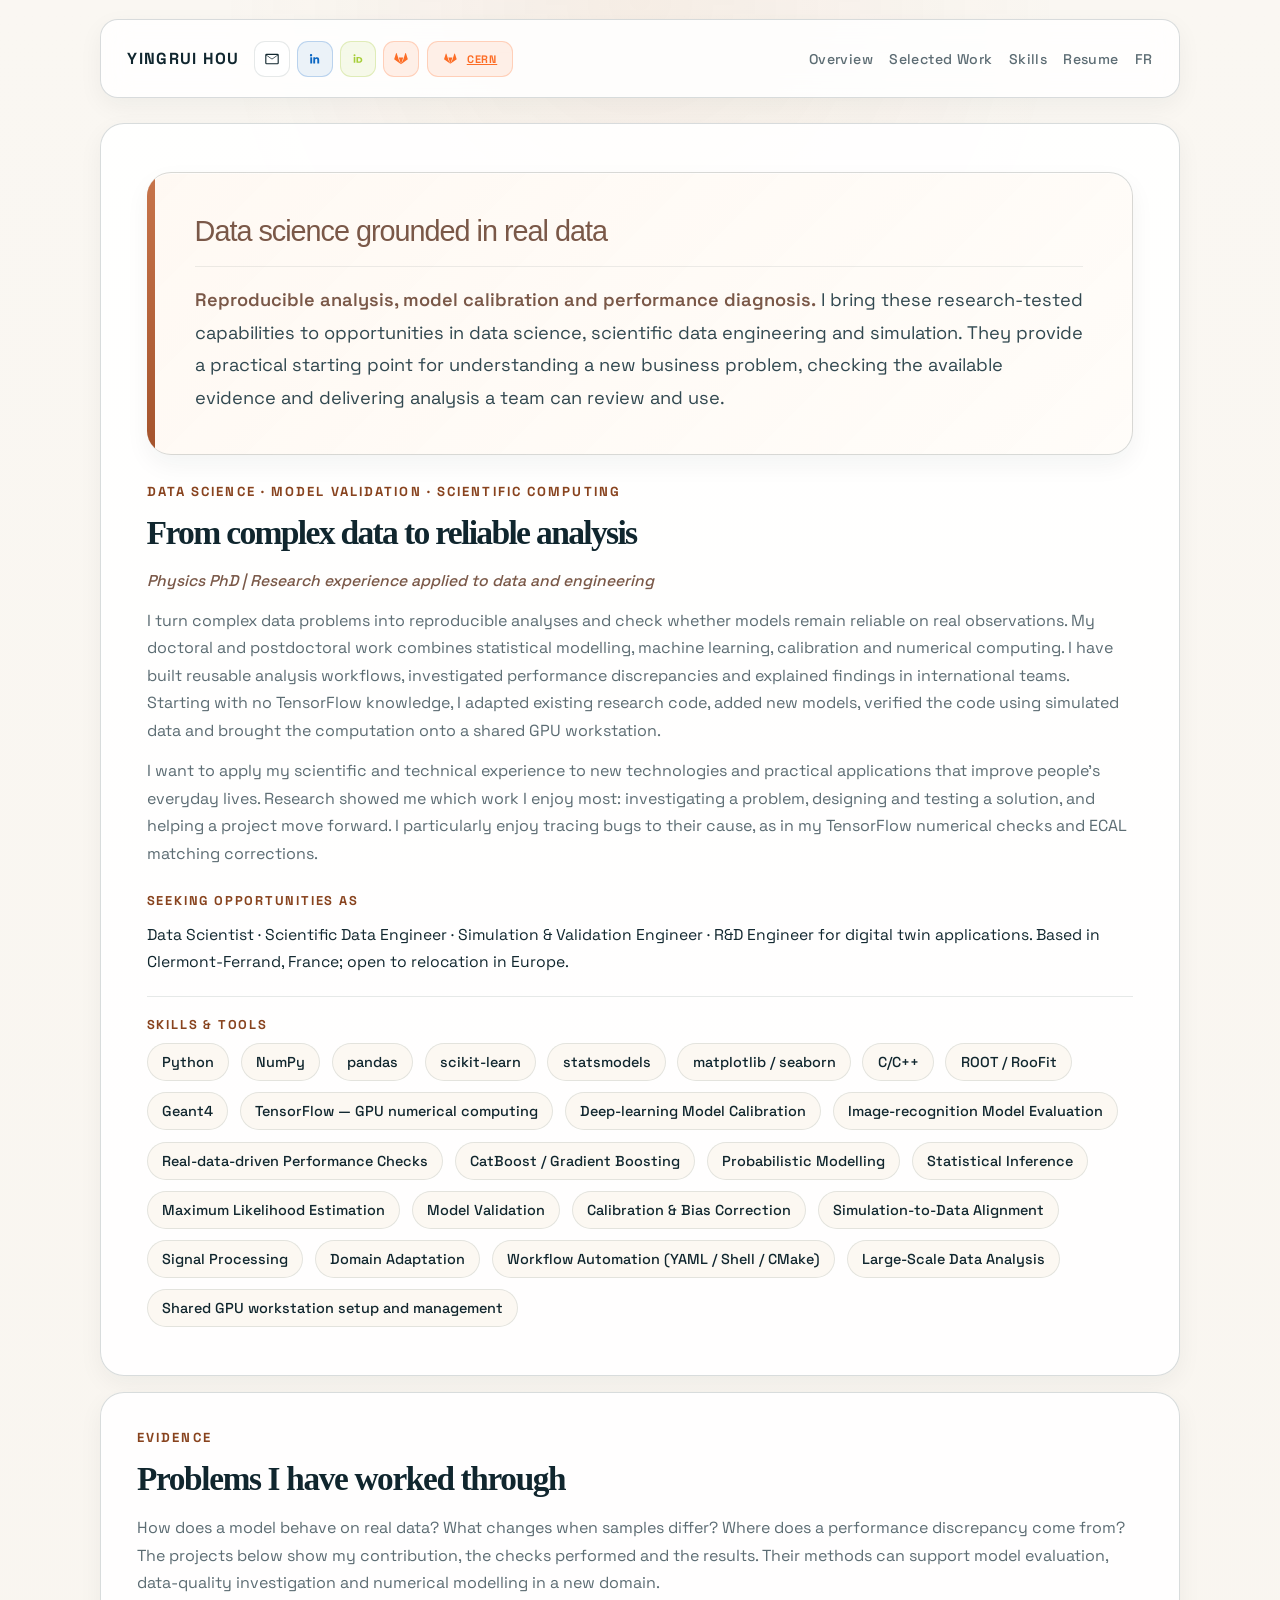
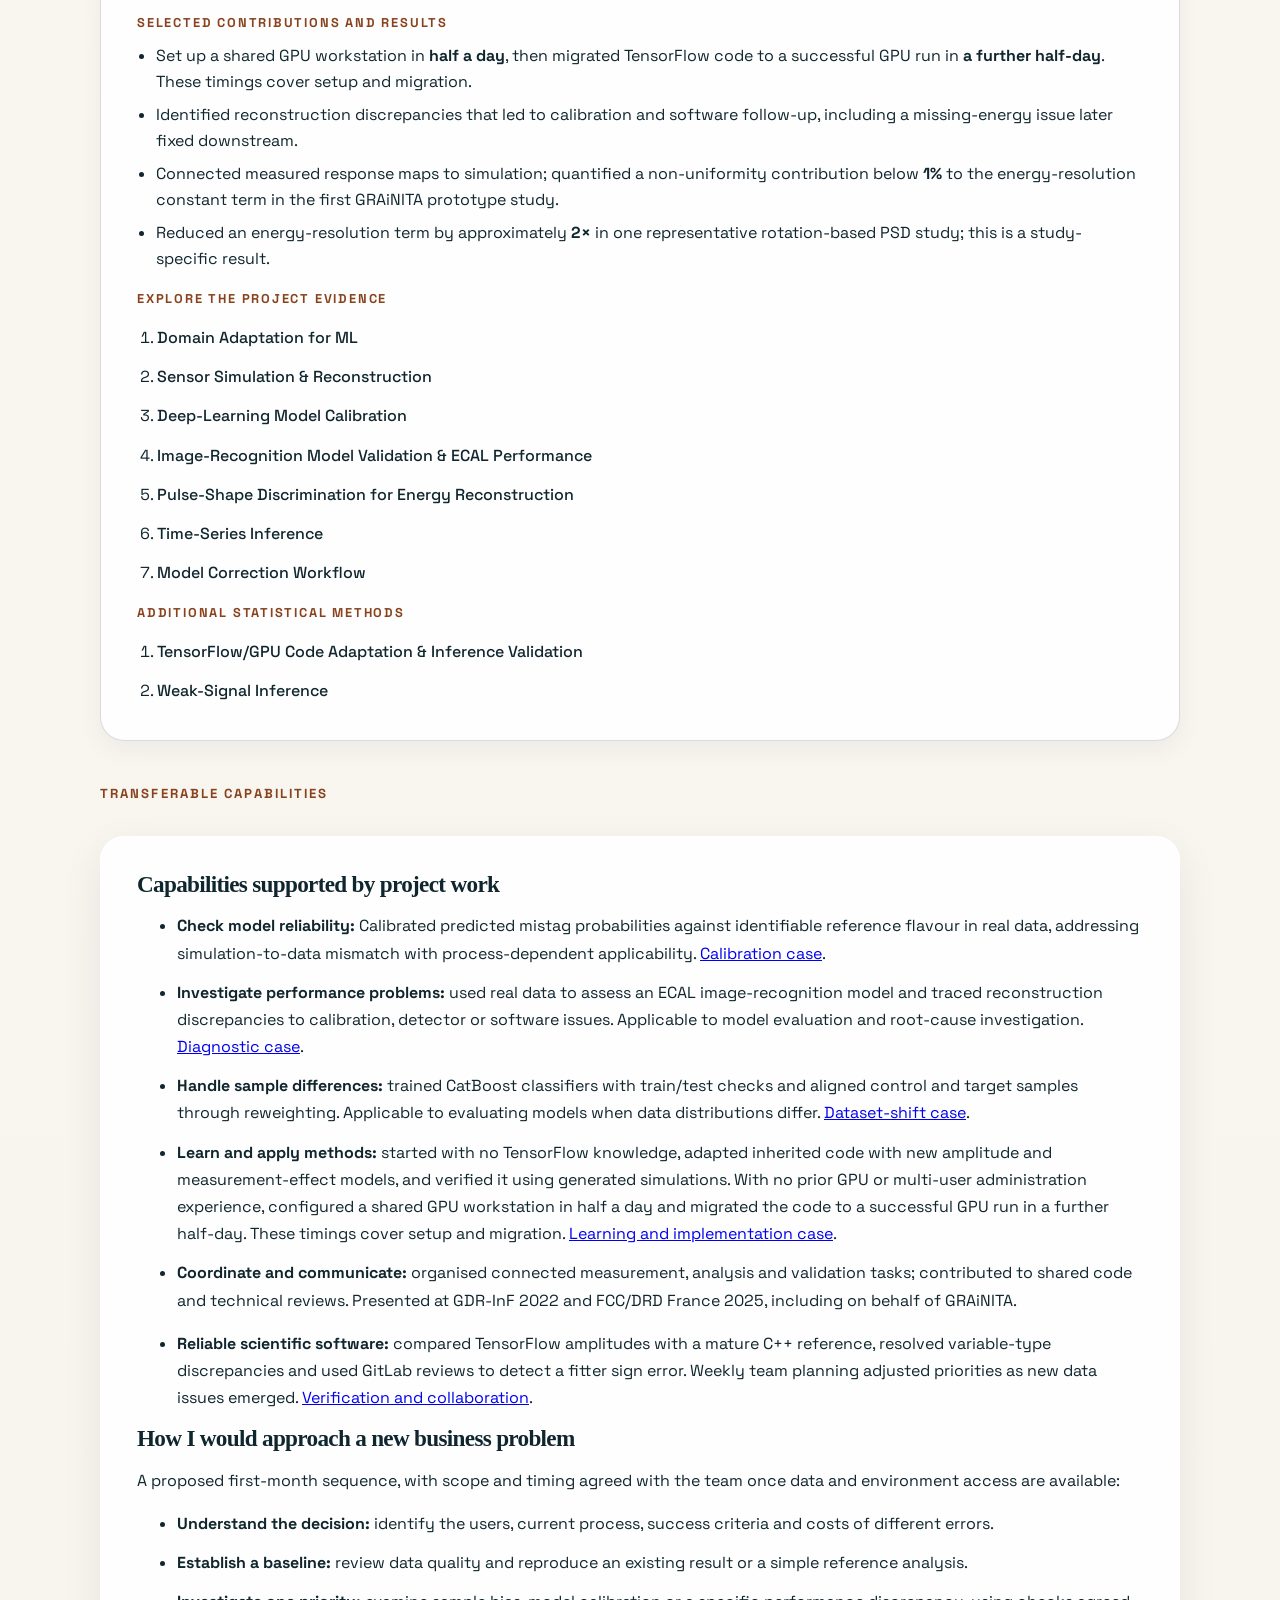
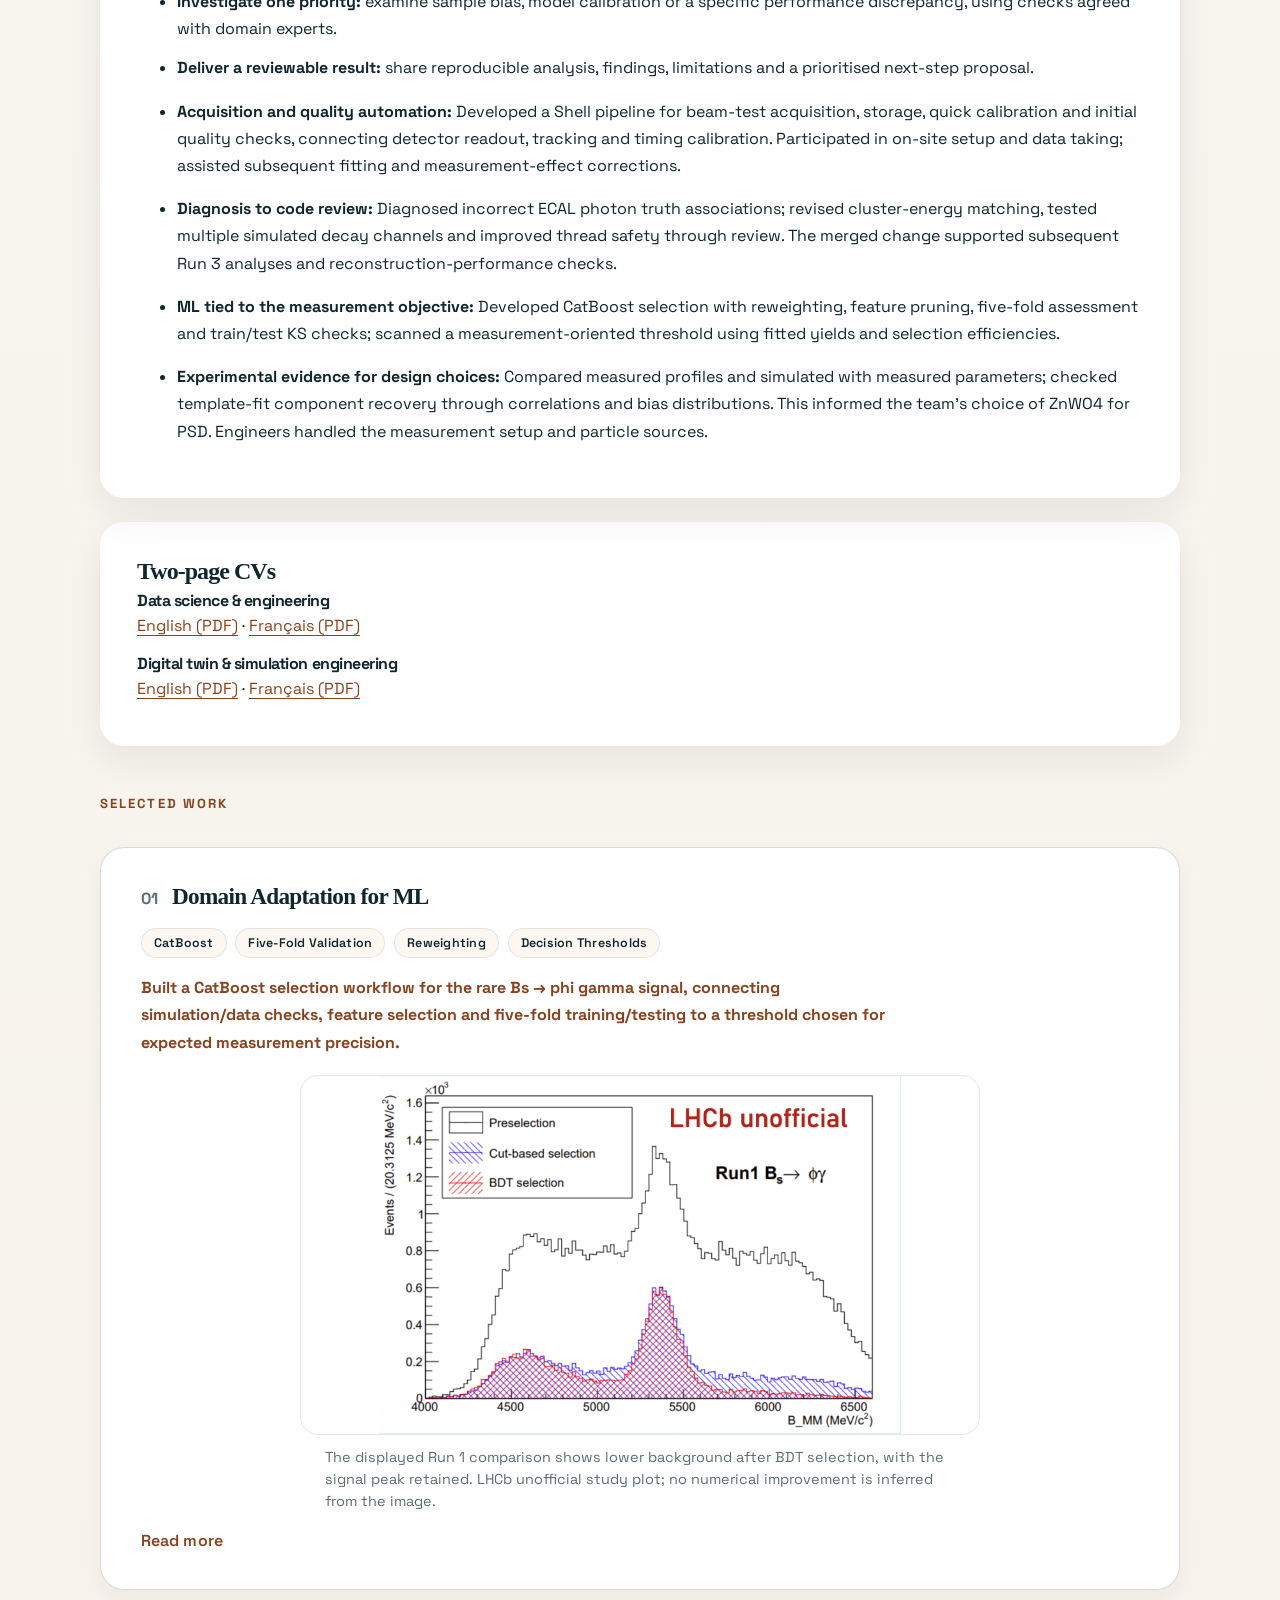
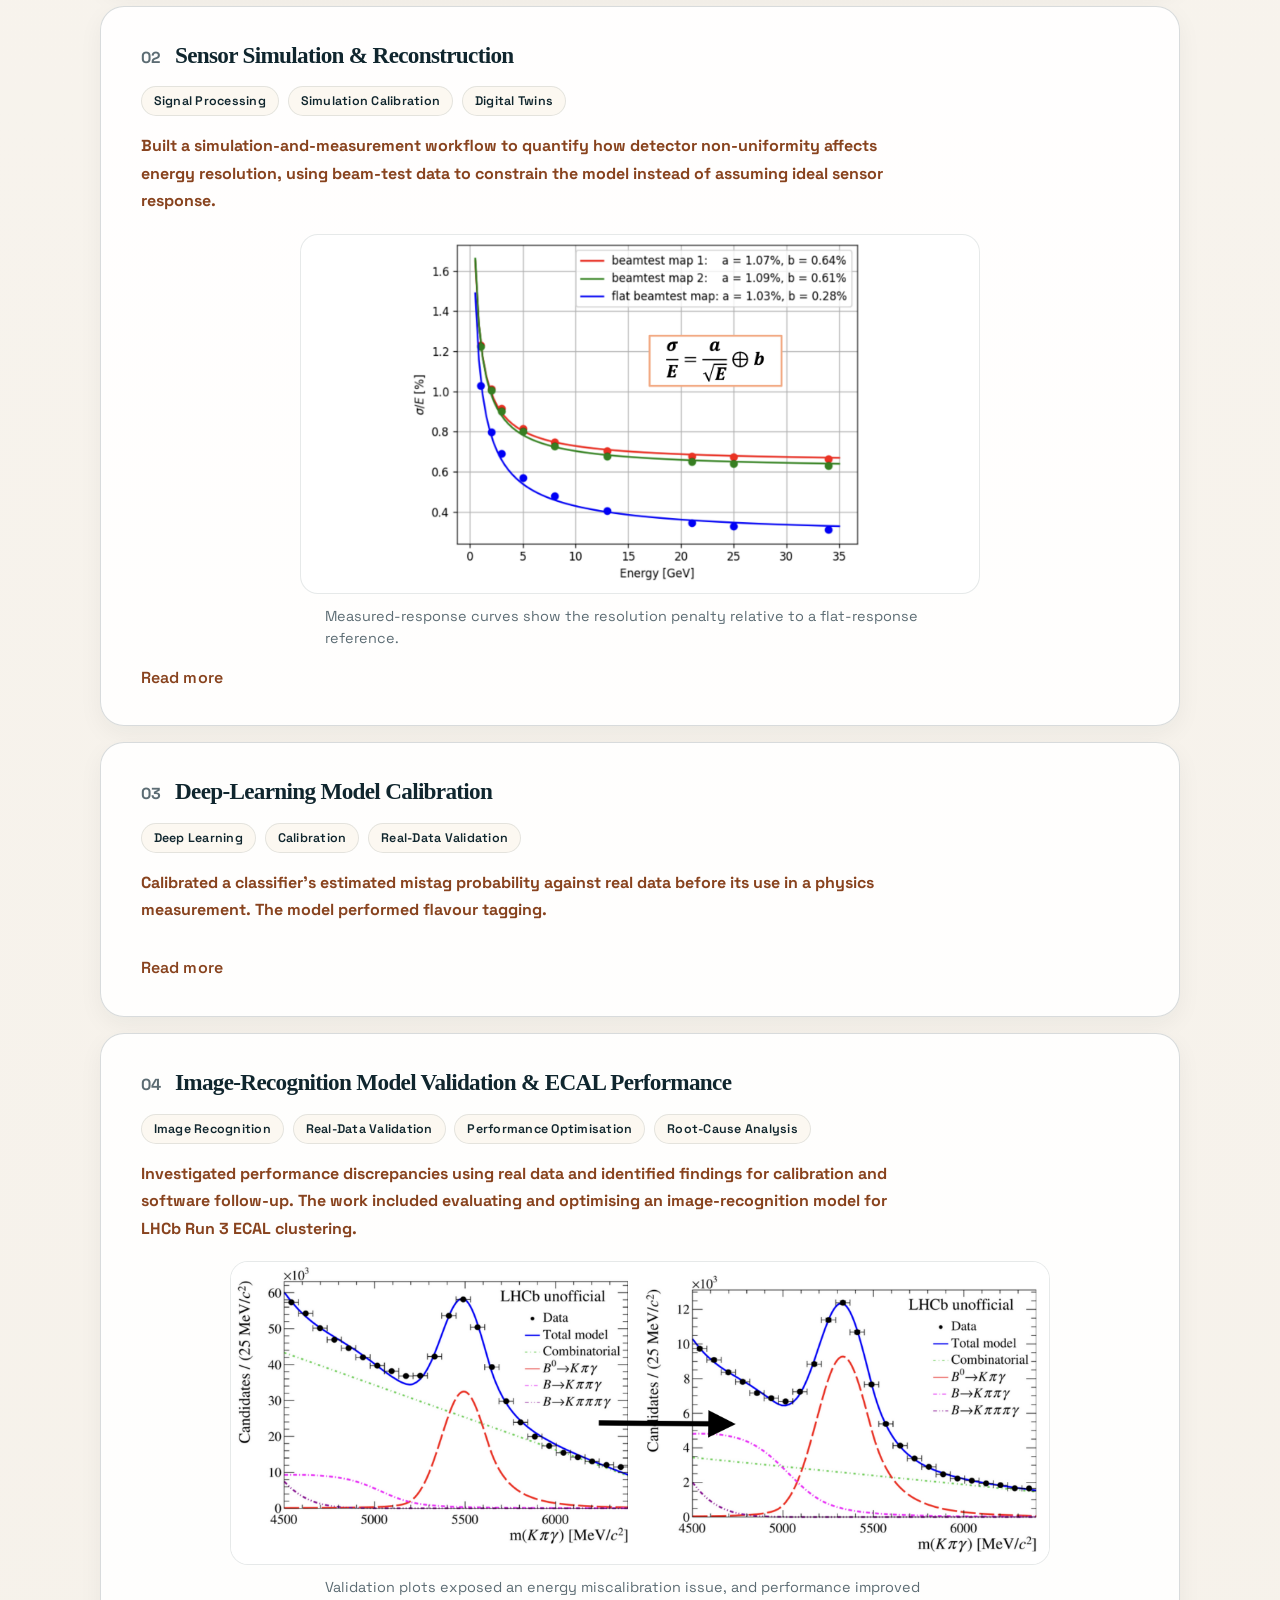
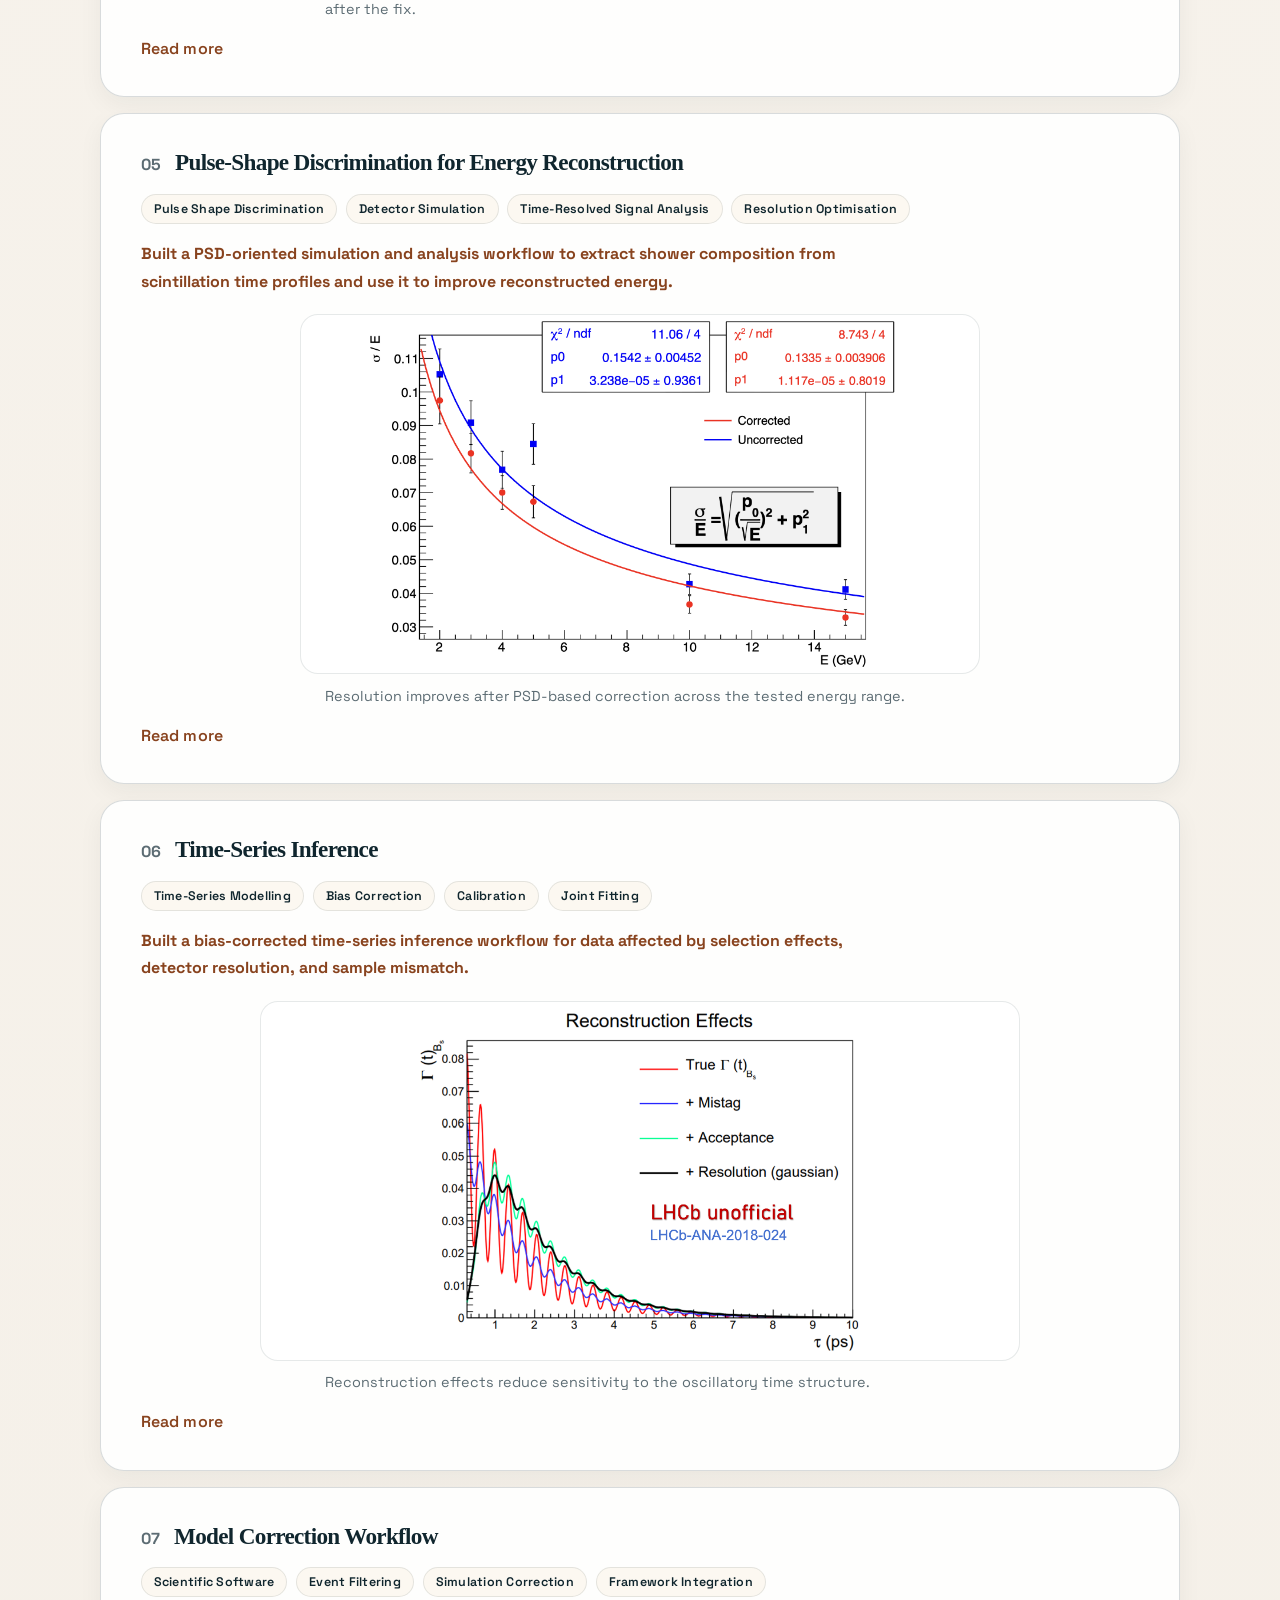
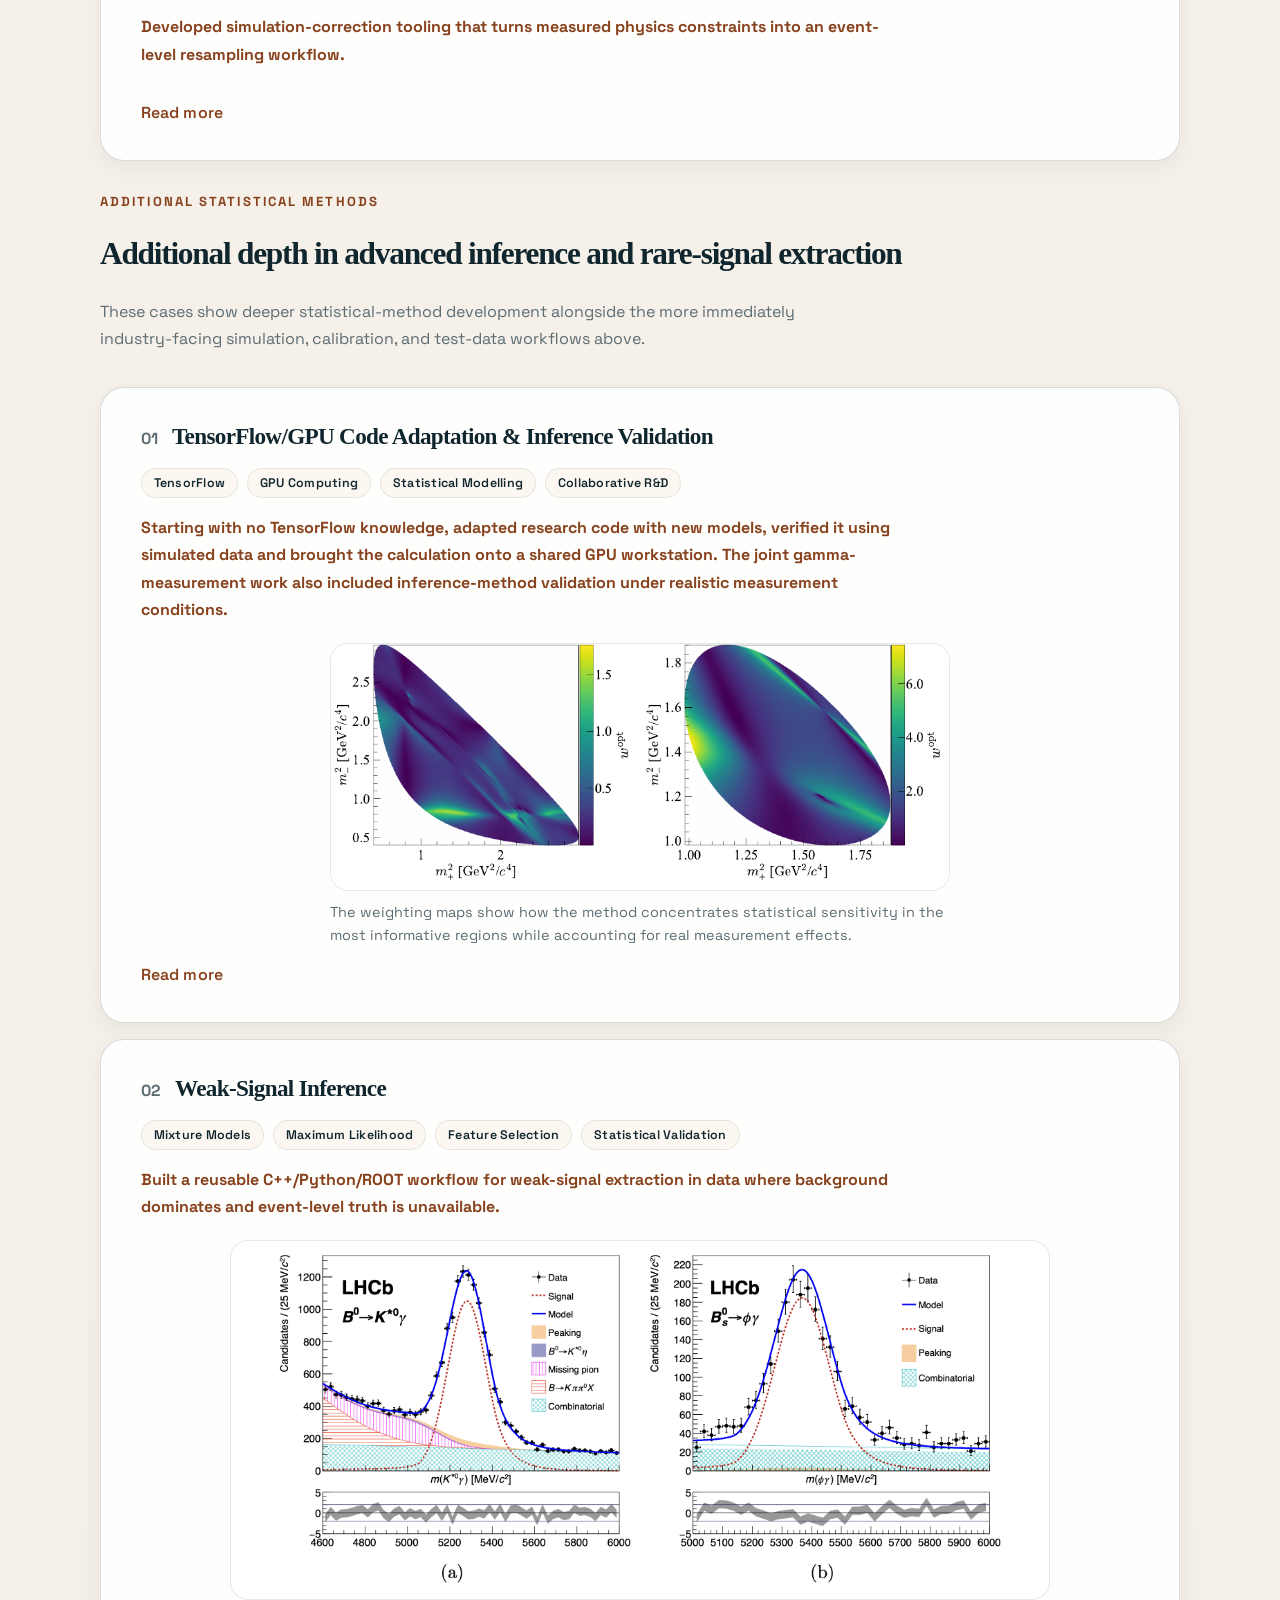
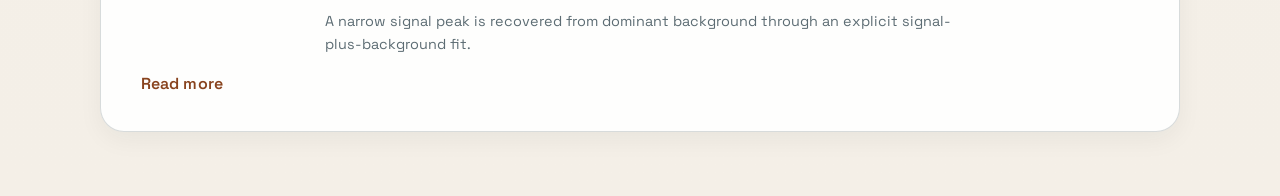
==== commit 09797e7e: "Document data-driven mistag calibration and process-specific scope" ====
--- a/index.html
+++ b/index.html
@@ -83,7 +83,7 @@
       <main>
         <section class="section" id="capabilities">
           <div class="section-heading"><p class="eyebrow">Transferable capabilities</p></div>
-          <div class="resume-card"><h3>Capabilities supported by project work</h3><ul><li><strong>Check model reliability:</strong> calibrated and validated a deep-learning flavour-tagging model on real data. Applicable to evaluating learned-model outputs before using them in a new analysis. <a href="#work-9">Calibration case</a>.</li><li><strong>Investigate performance problems:</strong> used real data to assess an ECAL image-recognition model and traced reconstruction discrepancies to calibration, detector or software issues. Applicable to model evaluation and root-cause investigation. <a href="#work-6">Diagnostic case</a>.</li><li><strong>Handle sample differences:</strong> trained CatBoost classifiers with train/test checks and aligned control and target samples through reweighting. Applicable to evaluating models when data distributions differ. <a href="#work-3">Dataset-shift case</a>.</li><li><strong>Learn and apply methods:</strong> started with no TensorFlow knowledge, adapted inherited code with new amplitude and measurement-effect models, and verified it using generated simulations. With no prior GPU or multi-user administration experience, configured a shared GPU workstation in half a day and migrated the code to a successful GPU run in a further half-day. These timings cover setup and migration. <a href="#work-8">Learning and implementation case</a>.</li><li><strong>Coordinate and communicate:</strong> organised connected measurement, analysis and validation tasks; contributed to shared code and technical reviews. Presented at GDR-InF 2022 and FCC/DRD France 2025, including on behalf of GRAiNITA.</li></ul><ul><li><strong>Reliable scientific software:</strong> compared TensorFlow amplitudes with a mature C++ reference, resolved variable-type discrepancies and used GitLab reviews to detect a fitter sign error. Weekly team planning adjusted priorities as new data issues emerged. <a href="#work-8">Verification and collaboration</a>.</li></ul><h3>How I would approach a new business problem</h3><p>A proposed first-month sequence, with scope and timing agreed with the team once data and environment access are available:</p><ul><li><strong>Understand the decision:</strong> identify the users, current process, success criteria and costs of different errors.</li><li><strong>Establish a baseline:</strong> review data quality and reproduce an existing result or a simple reference analysis.</li><li><strong>Investigate one priority:</strong> examine sample bias, model calibration or a specific performance discrepancy, using checks agreed with domain experts.</li><li><strong>Deliver a reviewable result:</strong> share reproducible analysis, findings, limitations and a prioritised next-step proposal.</li></ul><ul><li><strong>Acquisition and quality automation:</strong> Developed a Shell pipeline for beam-test acquisition, storage, quick calibration and initial quality checks, connecting detector readout, tracking and timing calibration. Participated in on-site setup and data taking; assisted subsequent fitting and measurement-effect corrections.</li></ul><ul><li><strong>Diagnosis to code review:</strong> Diagnosed incorrect ECAL photon truth associations; revised cluster-energy matching, tested multiple simulated decay channels and improved thread safety through review. The merged change supported subsequent Run 3 analyses and reconstruction-performance checks.</li></ul><ul><li><strong>ML tied to the measurement objective:</strong> Developed CatBoost selection with reweighting, feature pruning, five-fold assessment and train/test KS checks; scanned a measurement-oriented threshold using fitted yields and selection efficiencies.</li></ul><ul><li><strong>Experimental evidence for design choices:</strong> Compared measured profiles and simulated with measured parameters; checked template-fit component recovery through correlations and bias distributions. This informed the team’s choice of ZnWO4 for PSD. Engineers handled the measurement setup and particle sources.</li></ul></div>
+          <div class="resume-card"><h3>Capabilities supported by project work</h3><ul><li><strong>Check model reliability:</strong> Calibrated predicted mistag probabilities against identifiable reference flavour in real data, addressing simulation-to-data mismatch with process-dependent applicability. <a href="#work-9">Calibration case</a>.</li><li><strong>Investigate performance problems:</strong> used real data to assess an ECAL image-recognition model and traced reconstruction discrepancies to calibration, detector or software issues. Applicable to model evaluation and root-cause investigation. <a href="#work-6">Diagnostic case</a>.</li><li><strong>Handle sample differences:</strong> trained CatBoost classifiers with train/test checks and aligned control and target samples through reweighting. Applicable to evaluating models when data distributions differ. <a href="#work-3">Dataset-shift case</a>.</li><li><strong>Learn and apply methods:</strong> started with no TensorFlow knowledge, adapted inherited code with new amplitude and measurement-effect models, and verified it using generated simulations. With no prior GPU or multi-user administration experience, configured a shared GPU workstation in half a day and migrated the code to a successful GPU run in a further half-day. These timings cover setup and migration. <a href="#work-8">Learning and implementation case</a>.</li><li><strong>Coordinate and communicate:</strong> organised connected measurement, analysis and validation tasks; contributed to shared code and technical reviews. Presented at GDR-InF 2022 and FCC/DRD France 2025, including on behalf of GRAiNITA.</li></ul><ul><li><strong>Reliable scientific software:</strong> compared TensorFlow amplitudes with a mature C++ reference, resolved variable-type discrepancies and used GitLab reviews to detect a fitter sign error. Weekly team planning adjusted priorities as new data issues emerged. <a href="#work-8">Verification and collaboration</a>.</li></ul><h3>How I would approach a new business problem</h3><p>A proposed first-month sequence, with scope and timing agreed with the team once data and environment access are available:</p><ul><li><strong>Understand the decision:</strong> identify the users, current process, success criteria and costs of different errors.</li><li><strong>Establish a baseline:</strong> review data quality and reproduce an existing result or a simple reference analysis.</li><li><strong>Investigate one priority:</strong> examine sample bias, model calibration or a specific performance discrepancy, using checks agreed with domain experts.</li><li><strong>Deliver a reviewable result:</strong> share reproducible analysis, findings, limitations and a prioritised next-step proposal.</li></ul><ul><li><strong>Acquisition and quality automation:</strong> Developed a Shell pipeline for beam-test acquisition, storage, quick calibration and initial quality checks, connecting detector readout, tracking and timing calibration. Participated in on-site setup and data taking; assisted subsequent fitting and measurement-effect corrections.</li></ul><ul><li><strong>Diagnosis to code review:</strong> Diagnosed incorrect ECAL photon truth associations; revised cluster-energy matching, tested multiple simulated decay channels and improved thread safety through review. The merged change supported subsequent Run 3 analyses and reconstruction-performance checks.</li></ul><ul><li><strong>ML tied to the measurement objective:</strong> Developed CatBoost selection with reweighting, feature pruning, five-fold assessment and train/test KS checks; scanned a measurement-oriented threshold using fitted yields and selection efficiencies.</li></ul><ul><li><strong>Experimental evidence for design choices:</strong> Compared measured profiles and simulated with measured parameters; checked template-fit component recovery through correlations and bias distributions. This informed the team’s choice of ZnWO4 for PSD. Engineers handled the measurement setup and particle sources.</li></ul></div>
         </section>
         <section class="resume-card cv-downloads" aria-label="Two-page CVs"><h2>Two-page CVs</h2><div class="cv-download"><h3>Data science &amp; engineering</h3><p><a href="assets/cv/CV_YingruiHou_DataScience_EN.pdf" download>English (PDF)</a> · <a href="assets/cv/CV_YingruiHou_DataScience_FR.pdf" download>Français (PDF)</a></p></div><div class="cv-download"><h3>Digital twin &amp; simulation engineering</h3><p><a href="assets/cv/CV_YingruiHou_DigitalTwin_EN.pdf" download>English (PDF)</a> · <a href="assets/cv/CV_YingruiHou_DigitalTwin_FR.pdf" download>Français (PDF)</a></p></div></section>
         <section class="section" id="selected-work">
@@ -141,11 +141,11 @@
   </div>
   <div class="case-tags" aria-label="Skills and tools used"><span class="case-tag">Deep Learning</span><span class="case-tag">Calibration</span><span class="case-tag">Real-Data Validation</span></div>
   <div class="case-preview">
-    <p><strong>Checked and calibrated the outputs of a learned classifier against real data for subsequent analysis. The model performed flavour tagging in particle physics.</strong></p>
-
-  </div>
-  <div class="case-details" hidden>
-    <h3>Contribution</h3><ul><li>Performed model calibration and validation based on real-data checks for subsequent physics analysis.</li><li>Participated in discussions during model construction and training because of the requirements of later calibration and validation.</li><li>Developed familiarity with the training process through those discussions; did not train the flavour-tagging model.</li></ul><h3>Transfer to engineering</h3><p>Experience in checking learned-model behaviour against measured data, calibrating model outputs and collaborating with model developers. The hands-on contribution was calibration and validation.</p>
+    <p><strong>Calibrated a classifier’s estimated mistag probability against real data before its use in a physics measurement. The model performed flavour tagging.</strong></p>
+
+  </div>
+  <div class="case-details" hidden>
+    <h3>Problem and scope</h3><p>The model returned a flavour decision (−1, 0 or +1) and an estimated mistag probability between 0 and 0.5. It had been trained on simulated samples of a particular process. Differences between simulation and real collision data meant that the predicted mistag probabilities required calibration.</p><p>The mismatch depends on the target process: a calibration cannot be assumed to apply universally to other signals.</p><h3>Personal contribution</h3><ul><li>Used a reference process whose flavour could be identified from reconstructed real data, comparing that reference with the model’s flavour decision to calibrate its estimated mistag probability.</li><li>Applied data-driven mistag calibration for the signal analysis to address the influence of miscalibrated estimates on the downstream measurement.</li><li>Participated in model-construction and training discussions to inform later calibration and validation; did not train the model.</li></ul><h3>Transfer to engineering</h3><p>Calibrating model confidence against observed outcomes, recognising simulation-to-data mismatch and checking the scope of a calibration before transferring it to another use case. This experience concerns calibration of model outputs for scientific analysis.</p>
   <p class="case-meta"><strong>Methods:</strong> real-data model checks, flavour-tagging calibration, collaborative review</p>
   <p class="impact-note"><strong>Impact:</strong> calibrated and validated a flavour-tagging model for use in physics analysis.</p>
   <p class="impact">Industry relevance: Applied ML | Model Validation | Scientific Data Analysis</p>
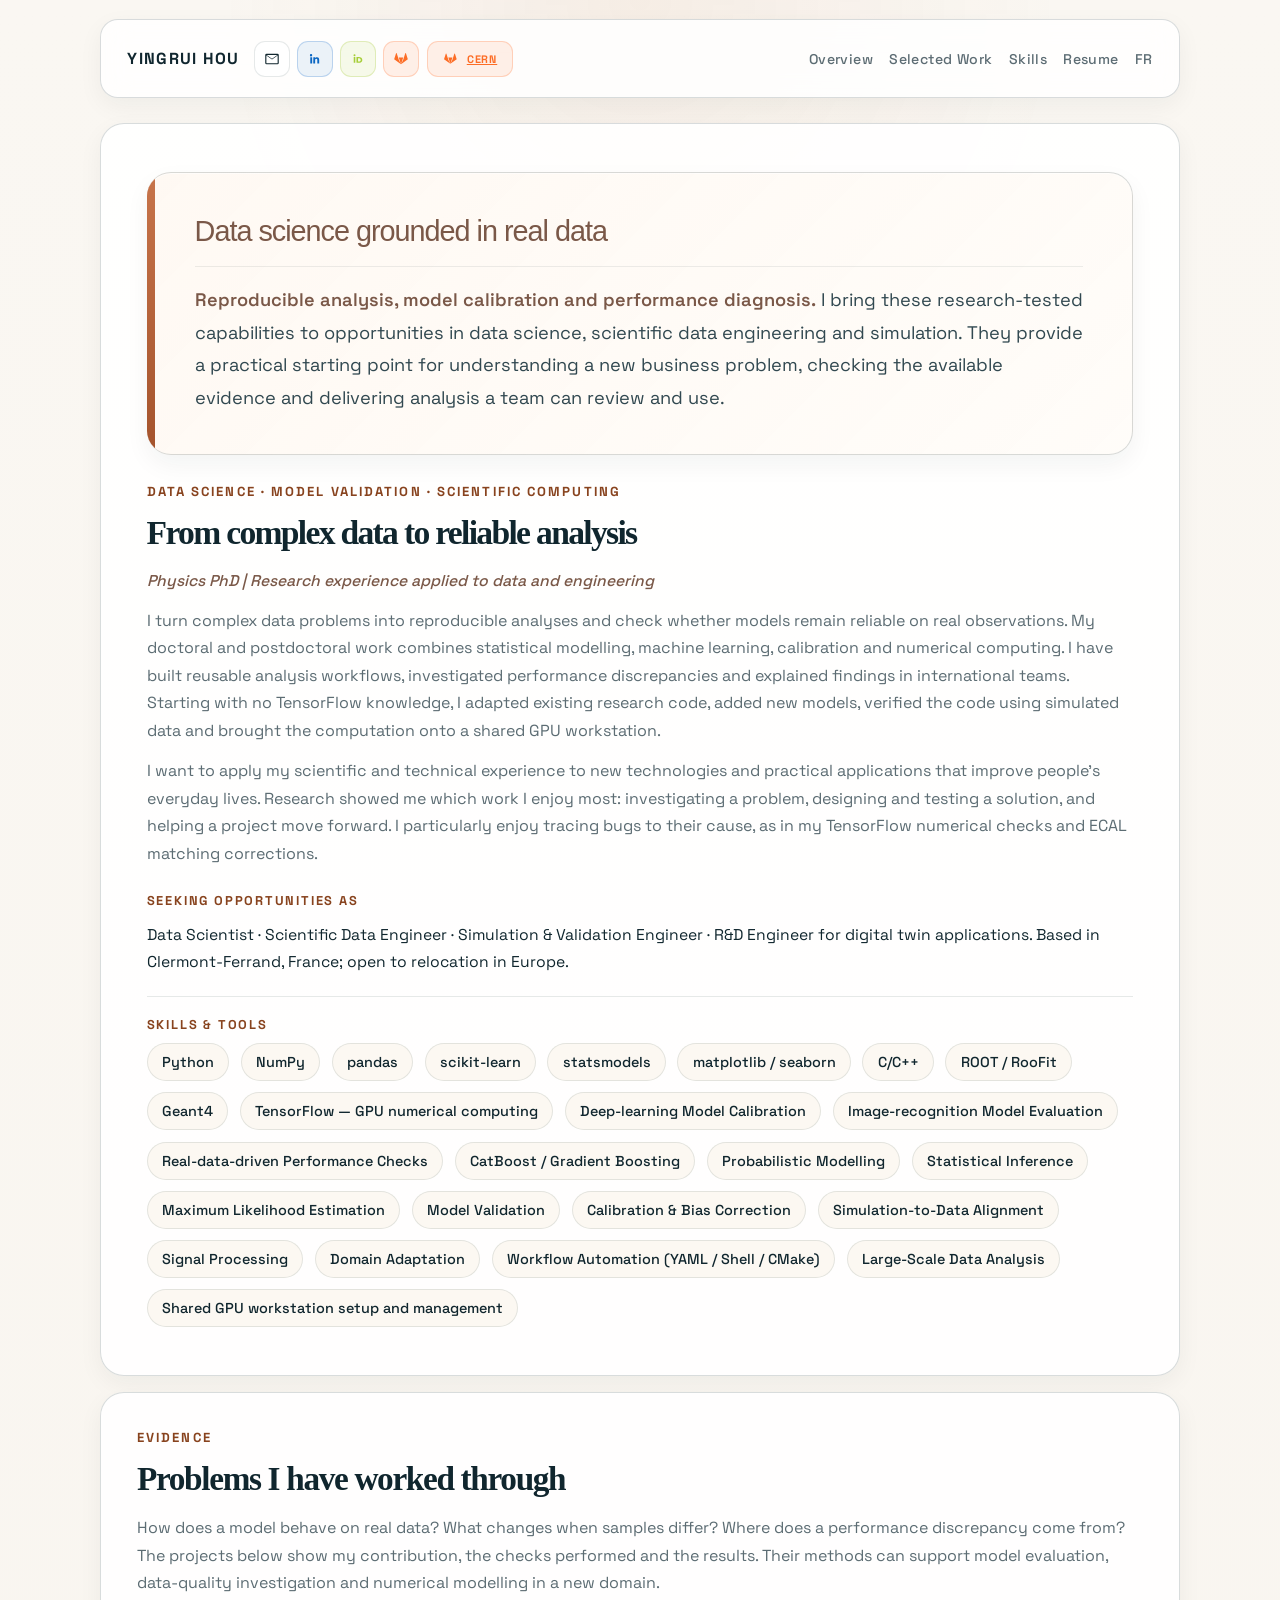
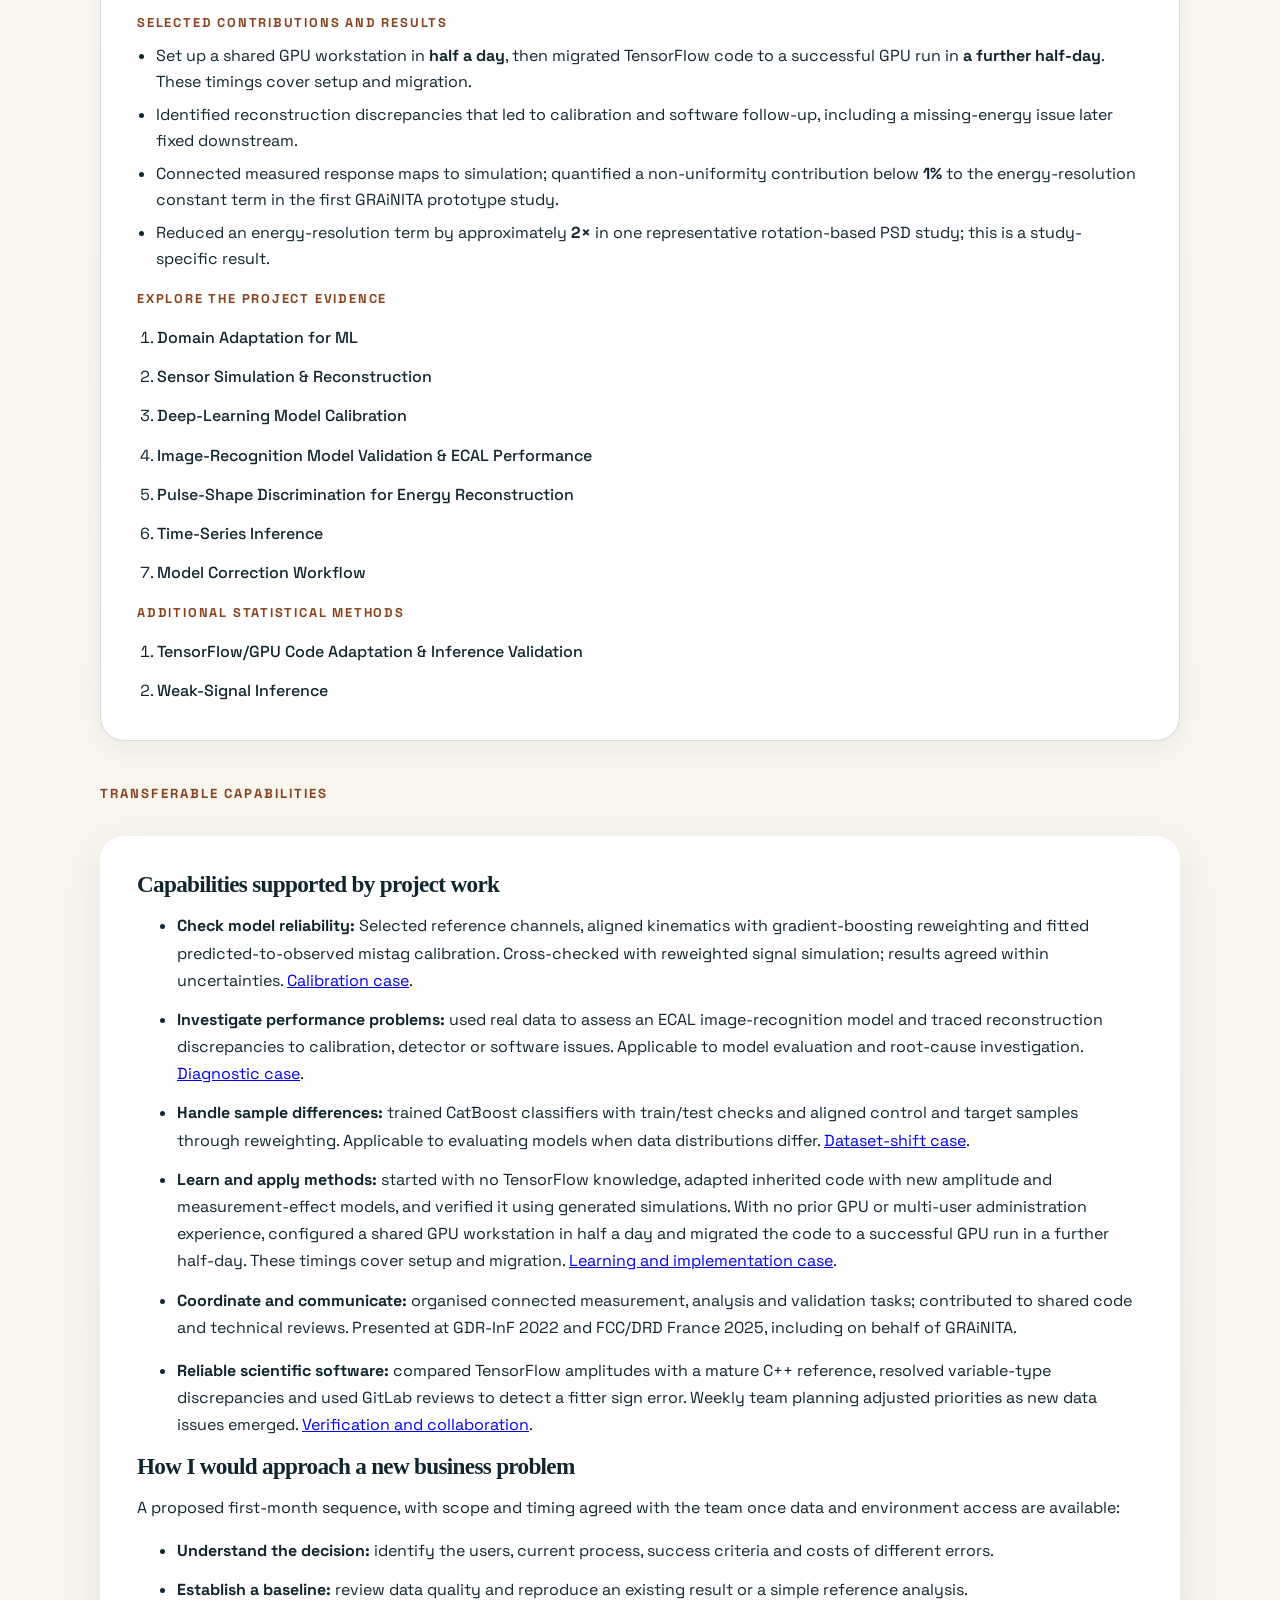
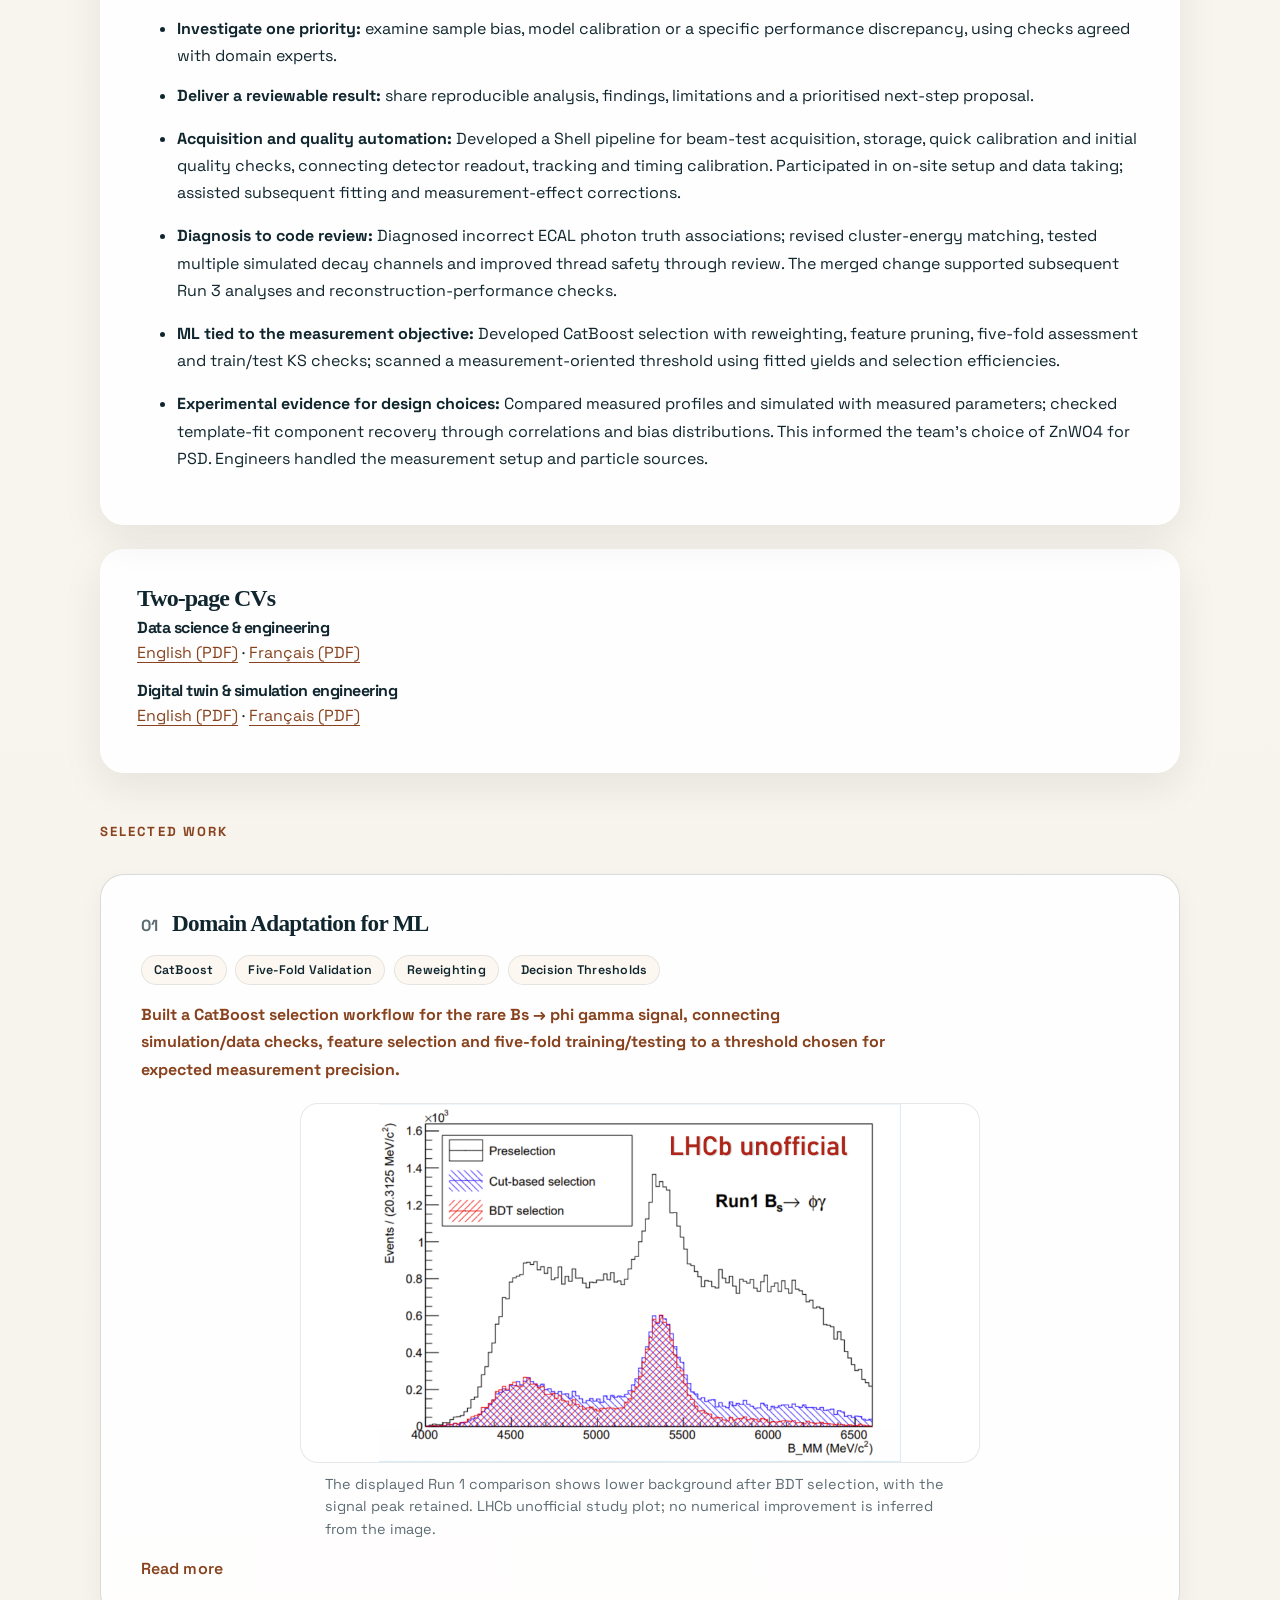
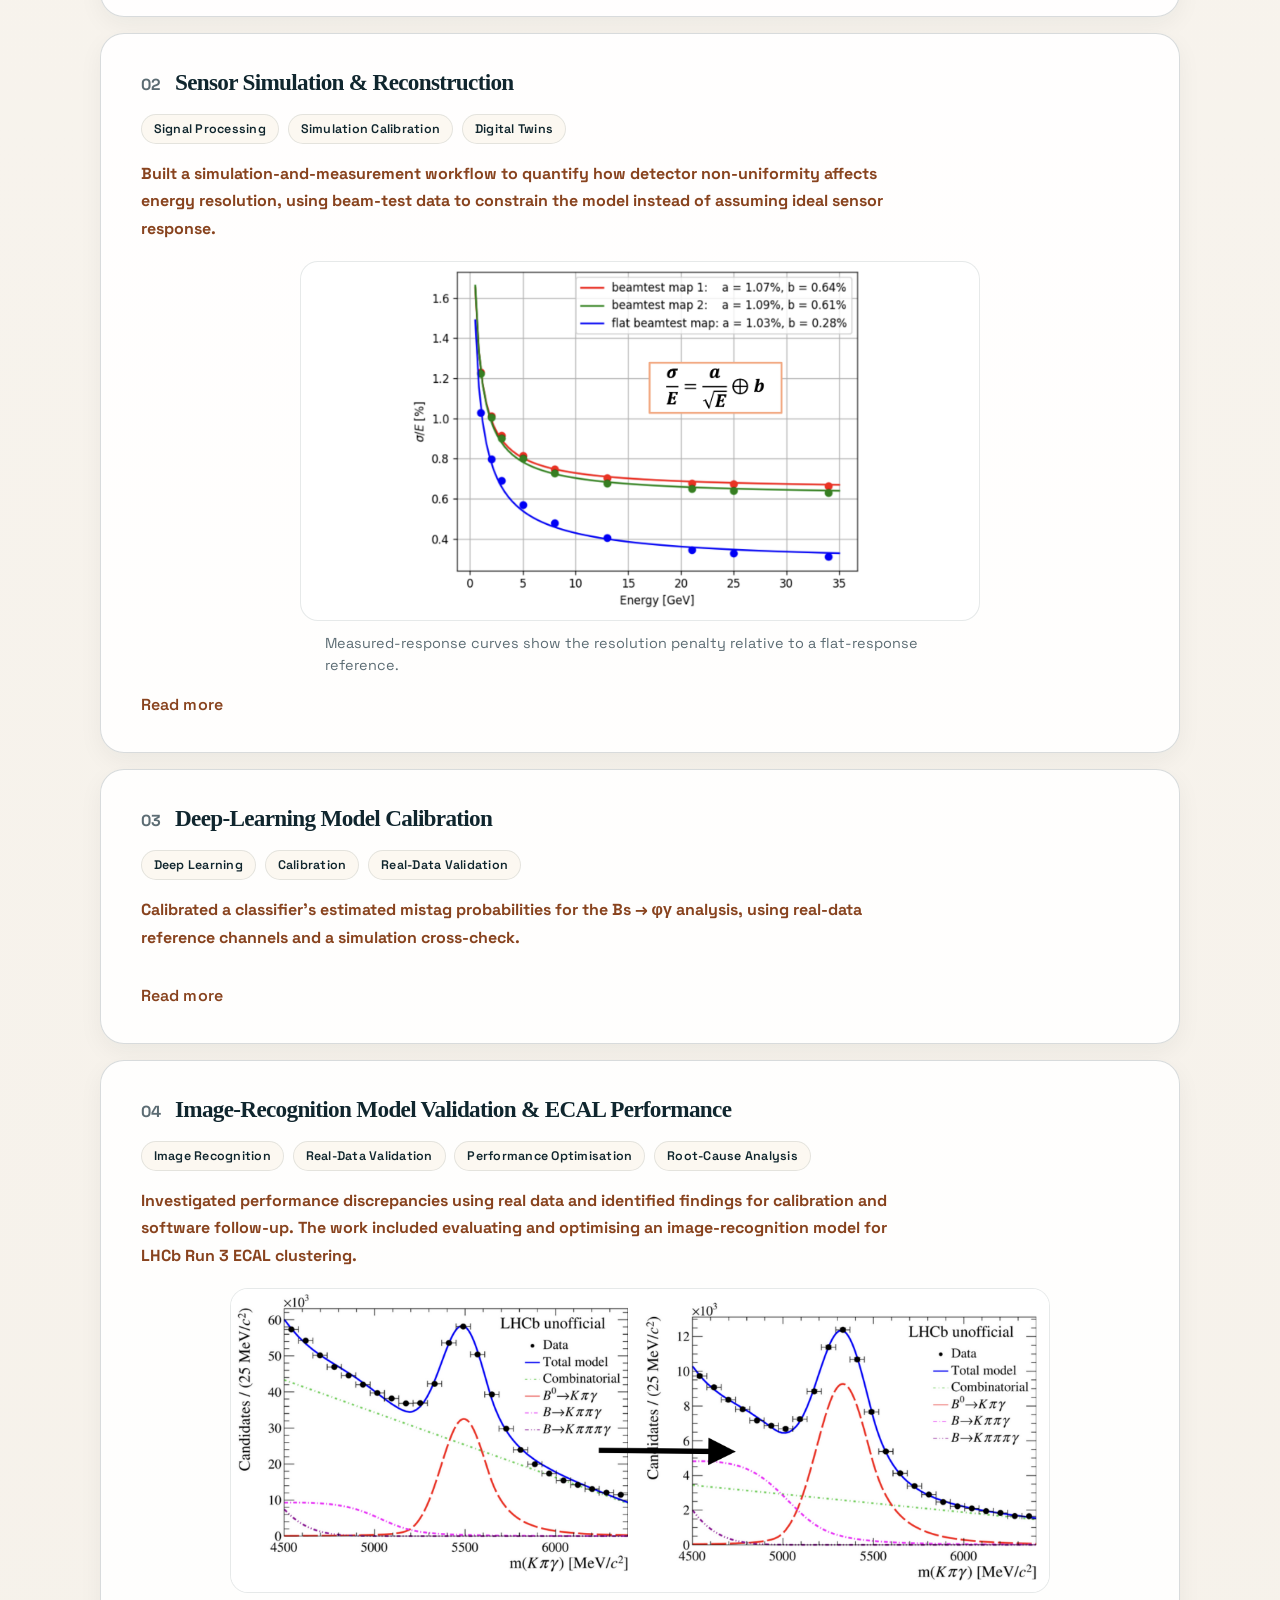
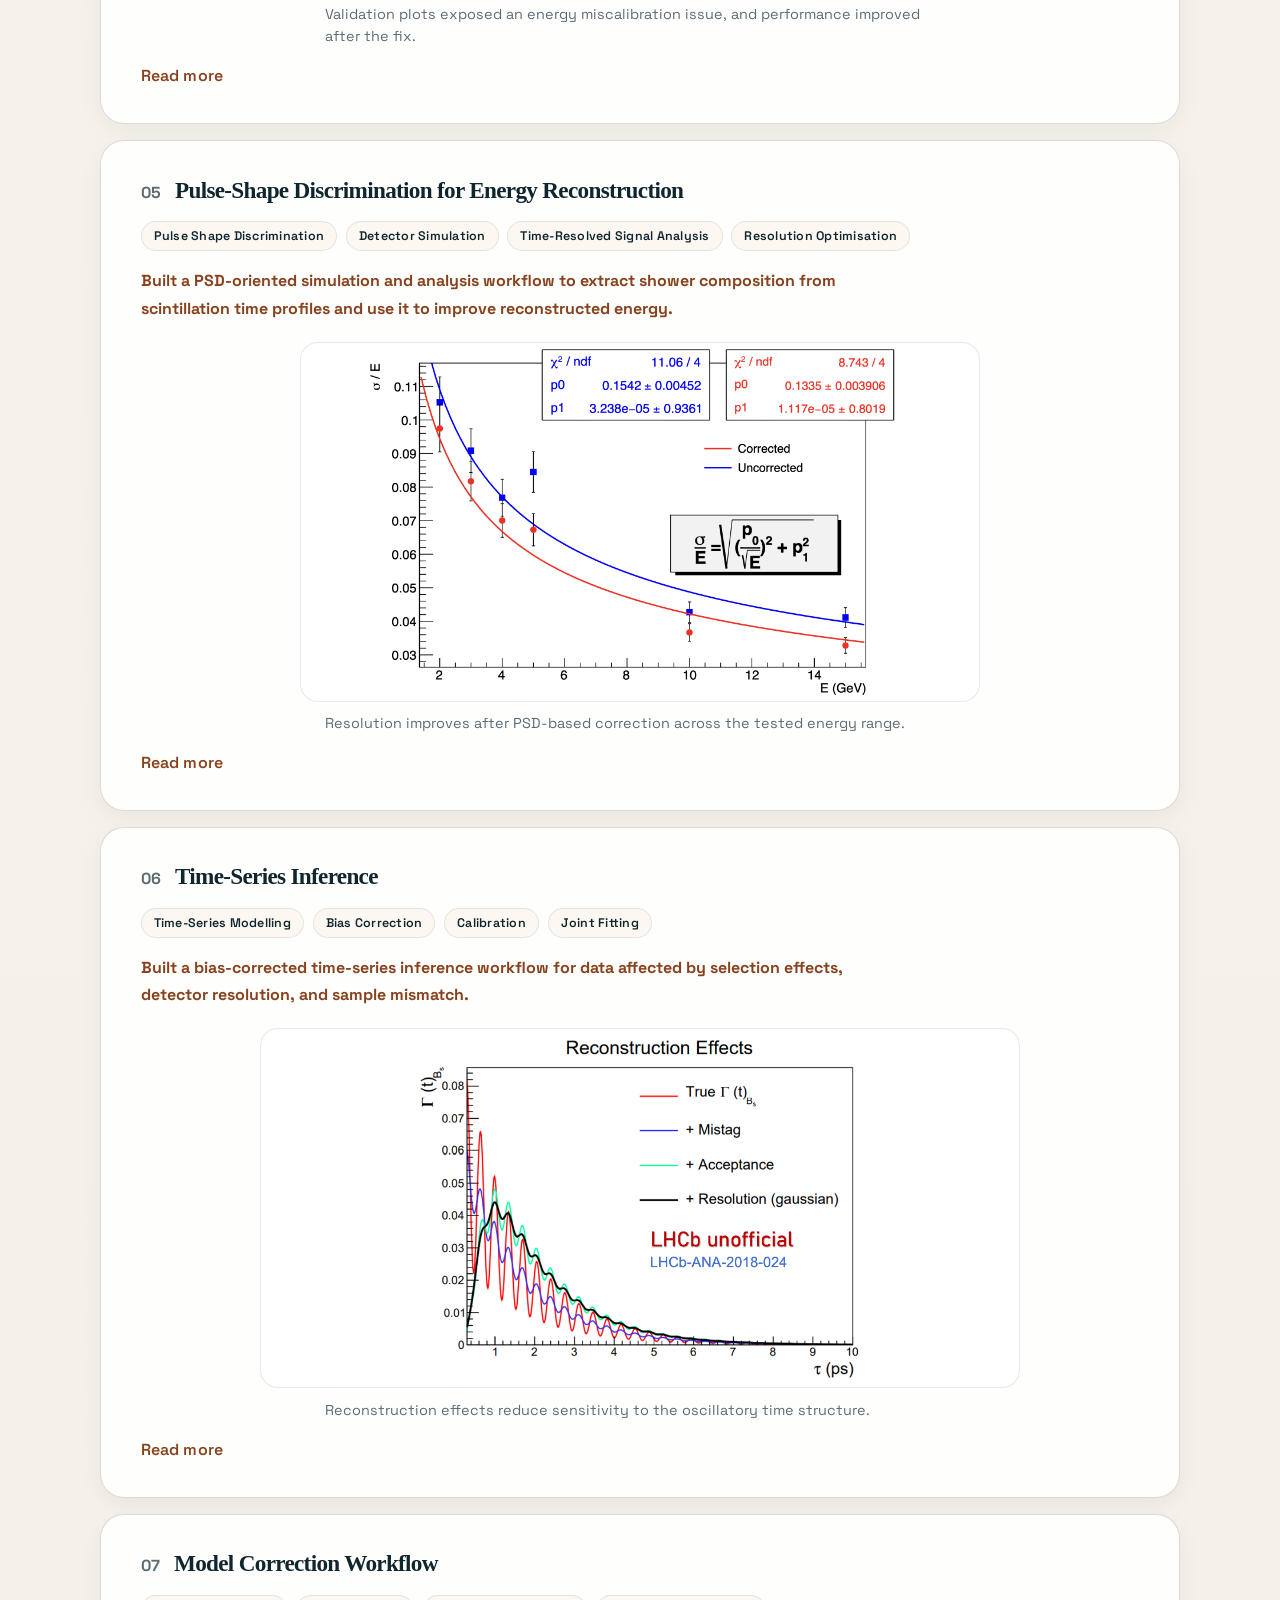
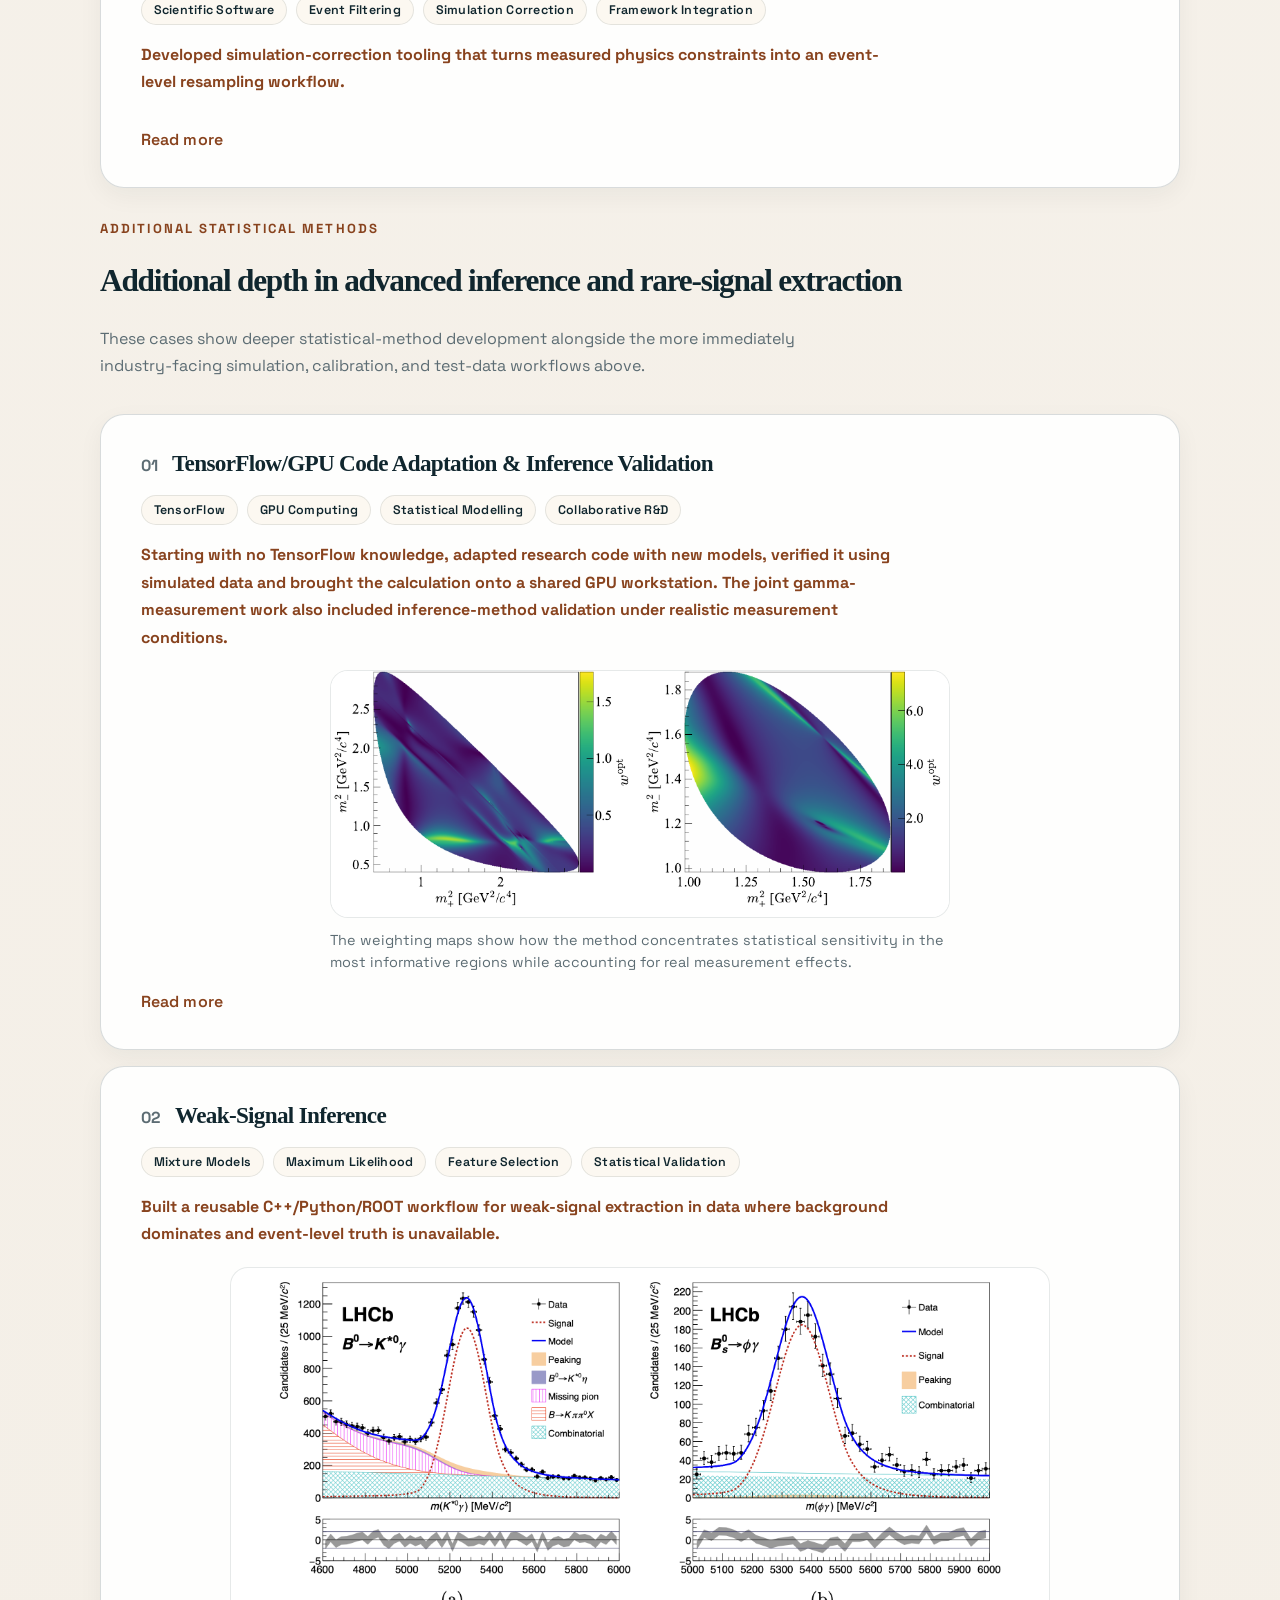
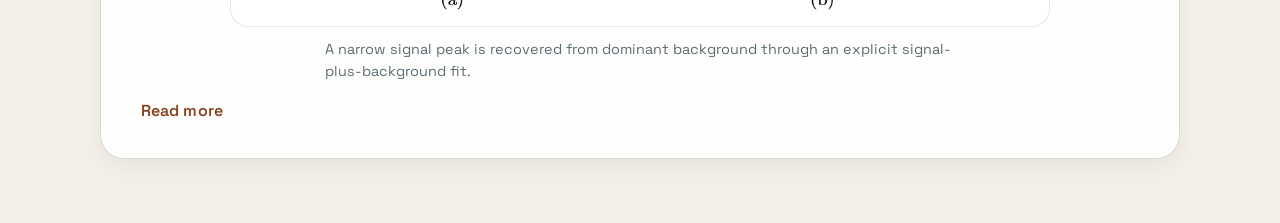
==== commit 7ae773af: "Complete flavour-tagging calibration workflow and cross-check evidence" ====
--- a/index.html
+++ b/index.html
@@ -83,7 +83,7 @@
       <main>
         <section class="section" id="capabilities">
           <div class="section-heading"><p class="eyebrow">Transferable capabilities</p></div>
-          <div class="resume-card"><h3>Capabilities supported by project work</h3><ul><li><strong>Check model reliability:</strong> Calibrated predicted mistag probabilities against identifiable reference flavour in real data, addressing simulation-to-data mismatch with process-dependent applicability. <a href="#work-9">Calibration case</a>.</li><li><strong>Investigate performance problems:</strong> used real data to assess an ECAL image-recognition model and traced reconstruction discrepancies to calibration, detector or software issues. Applicable to model evaluation and root-cause investigation. <a href="#work-6">Diagnostic case</a>.</li><li><strong>Handle sample differences:</strong> trained CatBoost classifiers with train/test checks and aligned control and target samples through reweighting. Applicable to evaluating models when data distributions differ. <a href="#work-3">Dataset-shift case</a>.</li><li><strong>Learn and apply methods:</strong> started with no TensorFlow knowledge, adapted inherited code with new amplitude and measurement-effect models, and verified it using generated simulations. With no prior GPU or multi-user administration experience, configured a shared GPU workstation in half a day and migrated the code to a successful GPU run in a further half-day. These timings cover setup and migration. <a href="#work-8">Learning and implementation case</a>.</li><li><strong>Coordinate and communicate:</strong> organised connected measurement, analysis and validation tasks; contributed to shared code and technical reviews. Presented at GDR-InF 2022 and FCC/DRD France 2025, including on behalf of GRAiNITA.</li></ul><ul><li><strong>Reliable scientific software:</strong> compared TensorFlow amplitudes with a mature C++ reference, resolved variable-type discrepancies and used GitLab reviews to detect a fitter sign error. Weekly team planning adjusted priorities as new data issues emerged. <a href="#work-8">Verification and collaboration</a>.</li></ul><h3>How I would approach a new business problem</h3><p>A proposed first-month sequence, with scope and timing agreed with the team once data and environment access are available:</p><ul><li><strong>Understand the decision:</strong> identify the users, current process, success criteria and costs of different errors.</li><li><strong>Establish a baseline:</strong> review data quality and reproduce an existing result or a simple reference analysis.</li><li><strong>Investigate one priority:</strong> examine sample bias, model calibration or a specific performance discrepancy, using checks agreed with domain experts.</li><li><strong>Deliver a reviewable result:</strong> share reproducible analysis, findings, limitations and a prioritised next-step proposal.</li></ul><ul><li><strong>Acquisition and quality automation:</strong> Developed a Shell pipeline for beam-test acquisition, storage, quick calibration and initial quality checks, connecting detector readout, tracking and timing calibration. Participated in on-site setup and data taking; assisted subsequent fitting and measurement-effect corrections.</li></ul><ul><li><strong>Diagnosis to code review:</strong> Diagnosed incorrect ECAL photon truth associations; revised cluster-energy matching, tested multiple simulated decay channels and improved thread safety through review. The merged change supported subsequent Run 3 analyses and reconstruction-performance checks.</li></ul><ul><li><strong>ML tied to the measurement objective:</strong> Developed CatBoost selection with reweighting, feature pruning, five-fold assessment and train/test KS checks; scanned a measurement-oriented threshold using fitted yields and selection efficiencies.</li></ul><ul><li><strong>Experimental evidence for design choices:</strong> Compared measured profiles and simulated with measured parameters; checked template-fit component recovery through correlations and bias distributions. This informed the team’s choice of ZnWO4 for PSD. Engineers handled the measurement setup and particle sources.</li></ul></div>
+          <div class="resume-card"><h3>Capabilities supported by project work</h3><ul><li><strong>Check model reliability:</strong> Selected reference channels, aligned kinematics with gradient-boosting reweighting and fitted predicted-to-observed mistag calibration. Cross-checked with reweighted signal simulation; results agreed within uncertainties. <a href="#work-9">Calibration case</a>.</li><li><strong>Investigate performance problems:</strong> used real data to assess an ECAL image-recognition model and traced reconstruction discrepancies to calibration, detector or software issues. Applicable to model evaluation and root-cause investigation. <a href="#work-6">Diagnostic case</a>.</li><li><strong>Handle sample differences:</strong> trained CatBoost classifiers with train/test checks and aligned control and target samples through reweighting. Applicable to evaluating models when data distributions differ. <a href="#work-3">Dataset-shift case</a>.</li><li><strong>Learn and apply methods:</strong> started with no TensorFlow knowledge, adapted inherited code with new amplitude and measurement-effect models, and verified it using generated simulations. With no prior GPU or multi-user administration experience, configured a shared GPU workstation in half a day and migrated the code to a successful GPU run in a further half-day. These timings cover setup and migration. <a href="#work-8">Learning and implementation case</a>.</li><li><strong>Coordinate and communicate:</strong> organised connected measurement, analysis and validation tasks; contributed to shared code and technical reviews. Presented at GDR-InF 2022 and FCC/DRD France 2025, including on behalf of GRAiNITA.</li></ul><ul><li><strong>Reliable scientific software:</strong> compared TensorFlow amplitudes with a mature C++ reference, resolved variable-type discrepancies and used GitLab reviews to detect a fitter sign error. Weekly team planning adjusted priorities as new data issues emerged. <a href="#work-8">Verification and collaboration</a>.</li></ul><h3>How I would approach a new business problem</h3><p>A proposed first-month sequence, with scope and timing agreed with the team once data and environment access are available:</p><ul><li><strong>Understand the decision:</strong> identify the users, current process, success criteria and costs of different errors.</li><li><strong>Establish a baseline:</strong> review data quality and reproduce an existing result or a simple reference analysis.</li><li><strong>Investigate one priority:</strong> examine sample bias, model calibration or a specific performance discrepancy, using checks agreed with domain experts.</li><li><strong>Deliver a reviewable result:</strong> share reproducible analysis, findings, limitations and a prioritised next-step proposal.</li></ul><ul><li><strong>Acquisition and quality automation:</strong> Developed a Shell pipeline for beam-test acquisition, storage, quick calibration and initial quality checks, connecting detector readout, tracking and timing calibration. Participated in on-site setup and data taking; assisted subsequent fitting and measurement-effect corrections.</li></ul><ul><li><strong>Diagnosis to code review:</strong> Diagnosed incorrect ECAL photon truth associations; revised cluster-energy matching, tested multiple simulated decay channels and improved thread safety through review. The merged change supported subsequent Run 3 analyses and reconstruction-performance checks.</li></ul><ul><li><strong>ML tied to the measurement objective:</strong> Developed CatBoost selection with reweighting, feature pruning, five-fold assessment and train/test KS checks; scanned a measurement-oriented threshold using fitted yields and selection efficiencies.</li></ul><ul><li><strong>Experimental evidence for design choices:</strong> Compared measured profiles and simulated with measured parameters; checked template-fit component recovery through correlations and bias distributions. This informed the team’s choice of ZnWO4 for PSD. Engineers handled the measurement setup and particle sources.</li></ul></div>
         </section>
         <section class="resume-card cv-downloads" aria-label="Two-page CVs"><h2>Two-page CVs</h2><div class="cv-download"><h3>Data science &amp; engineering</h3><p><a href="assets/cv/CV_YingruiHou_DataScience_EN.pdf" download>English (PDF)</a> · <a href="assets/cv/CV_YingruiHou_DataScience_FR.pdf" download>Français (PDF)</a></p></div><div class="cv-download"><h3>Digital twin &amp; simulation engineering</h3><p><a href="assets/cv/CV_YingruiHou_DigitalTwin_EN.pdf" download>English (PDF)</a> · <a href="assets/cv/CV_YingruiHou_DigitalTwin_FR.pdf" download>Français (PDF)</a></p></div></section>
         <section class="section" id="selected-work">
@@ -141,11 +141,11 @@
   </div>
   <div class="case-tags" aria-label="Skills and tools used"><span class="case-tag">Deep Learning</span><span class="case-tag">Calibration</span><span class="case-tag">Real-Data Validation</span></div>
   <div class="case-preview">
-    <p><strong>Calibrated a classifier’s estimated mistag probability against real data before its use in a physics measurement. The model performed flavour tagging.</strong></p>
-
-  </div>
-  <div class="case-details" hidden>
-    <h3>Problem and scope</h3><p>The model returned a flavour decision (−1, 0 or +1) and an estimated mistag probability between 0 and 0.5. It had been trained on simulated samples of a particular process. Differences between simulation and real collision data meant that the predicted mistag probabilities required calibration.</p><p>The mismatch depends on the target process: a calibration cannot be assumed to apply universally to other signals.</p><h3>Personal contribution</h3><ul><li>Used a reference process whose flavour could be identified from reconstructed real data, comparing that reference with the model’s flavour decision to calibrate its estimated mistag probability.</li><li>Applied data-driven mistag calibration for the signal analysis to address the influence of miscalibrated estimates on the downstream measurement.</li><li>Participated in model-construction and training discussions to inform later calibration and validation; did not train the model.</li></ul><h3>Transfer to engineering</h3><p>Calibrating model confidence against observed outcomes, recognising simulation-to-data mismatch and checking the scope of a calibration before transferring it to another use case. This experience concerns calibration of model outputs for scientific analysis.</p>
+    <p><strong>Calibrated a classifier’s estimated mistag probabilities for the Bs → φγ analysis, using real-data reference channels and a simulation cross-check.</strong></p>
+
+  </div>
+  <div class="case-details" hidden>
+    <h3>Problem and scope</h3><p>The model returned a flavour decision (−1, 0 or +1) and an estimated mistag probability between 0 and 0.5. It had been trained on simulated samples of a particular process. Differences between simulation and real collision data required calibration. The mismatch depends on the target process, so the calibration cannot be assumed to transfer universally.</p><h3>Personal contribution</h3><ul><li>Selected <strong>B+ → J/ψ K and Bs → Ds π</strong> as calibration channels based on the tagger and target-signal characteristics.</li><li>Checked key kinematic distributions before calibration, using <strong>gradient-boosting reweighting</strong> when needed to align the reference samples with the signal, because the model response depends on event kinematics.</li><li>Used reference-flavour information from reconstructed final-state charges and quantum numbers. Compared reference information with model decisions, then <strong>fitted the relationship between predicted and observed mistag probabilities</strong> and applied it to the signal analysis.</li><li><strong>Cross-checked the data-driven result using signal simulation reweighted to the expected data kinematics. The mistag estimates agreed within uncertainties</strong>, supporting the calibration’s reliability for this analysis.</li><li>Participated in model-construction and training discussions for later calibration and validation; did not train the model.</li></ul><h3>Transfer to engineering</h3><p>Selecting relevant reference data, addressing distribution differences before transferring a calibration, fitting a correction to model confidence and corroborating it with simulation. The outcome supports the specific analysis; it does not establish universal calibration or zero residual bias.</p>
   <p class="case-meta"><strong>Methods:</strong> real-data model checks, flavour-tagging calibration, collaborative review</p>
   <p class="impact-note"><strong>Impact:</strong> calibrated and validated a flavour-tagging model for use in physics analysis.</p>
   <p class="impact">Industry relevance: Applied ML | Model Validation | Scientific Data Analysis</p>
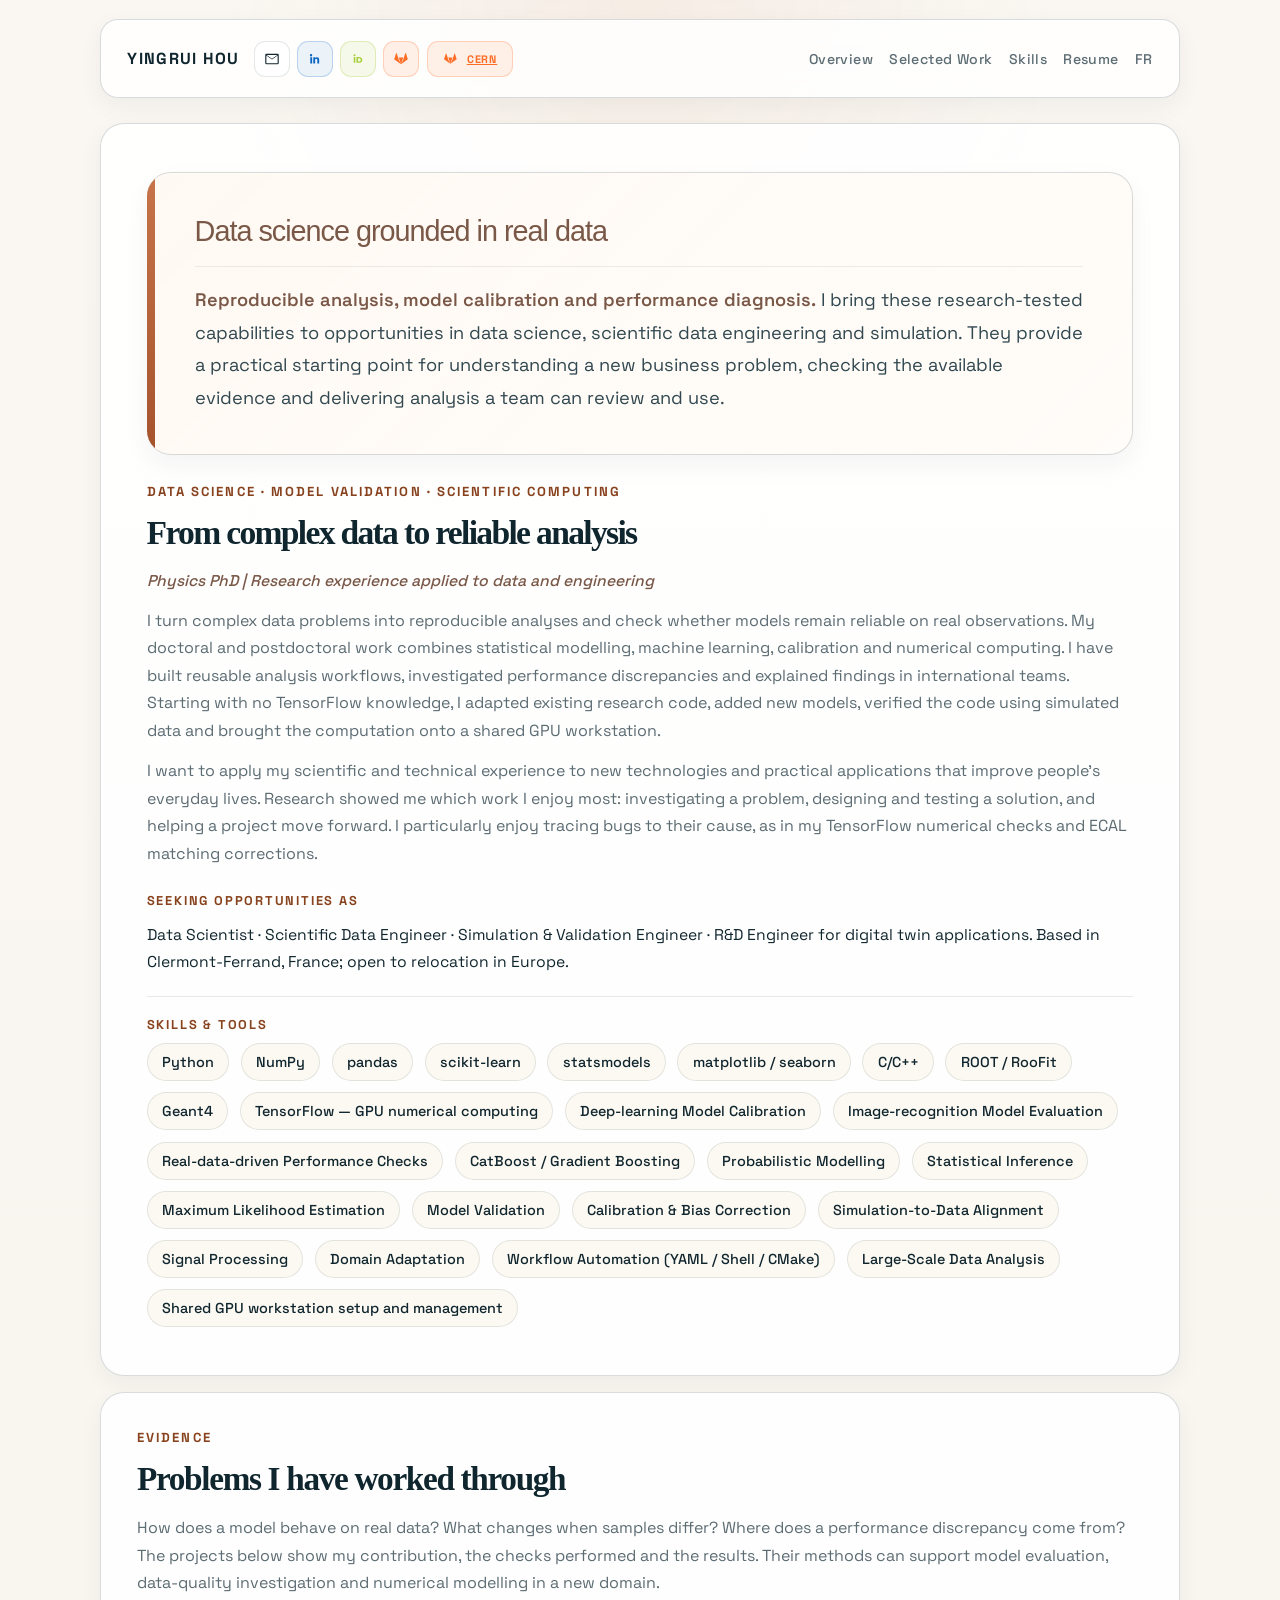
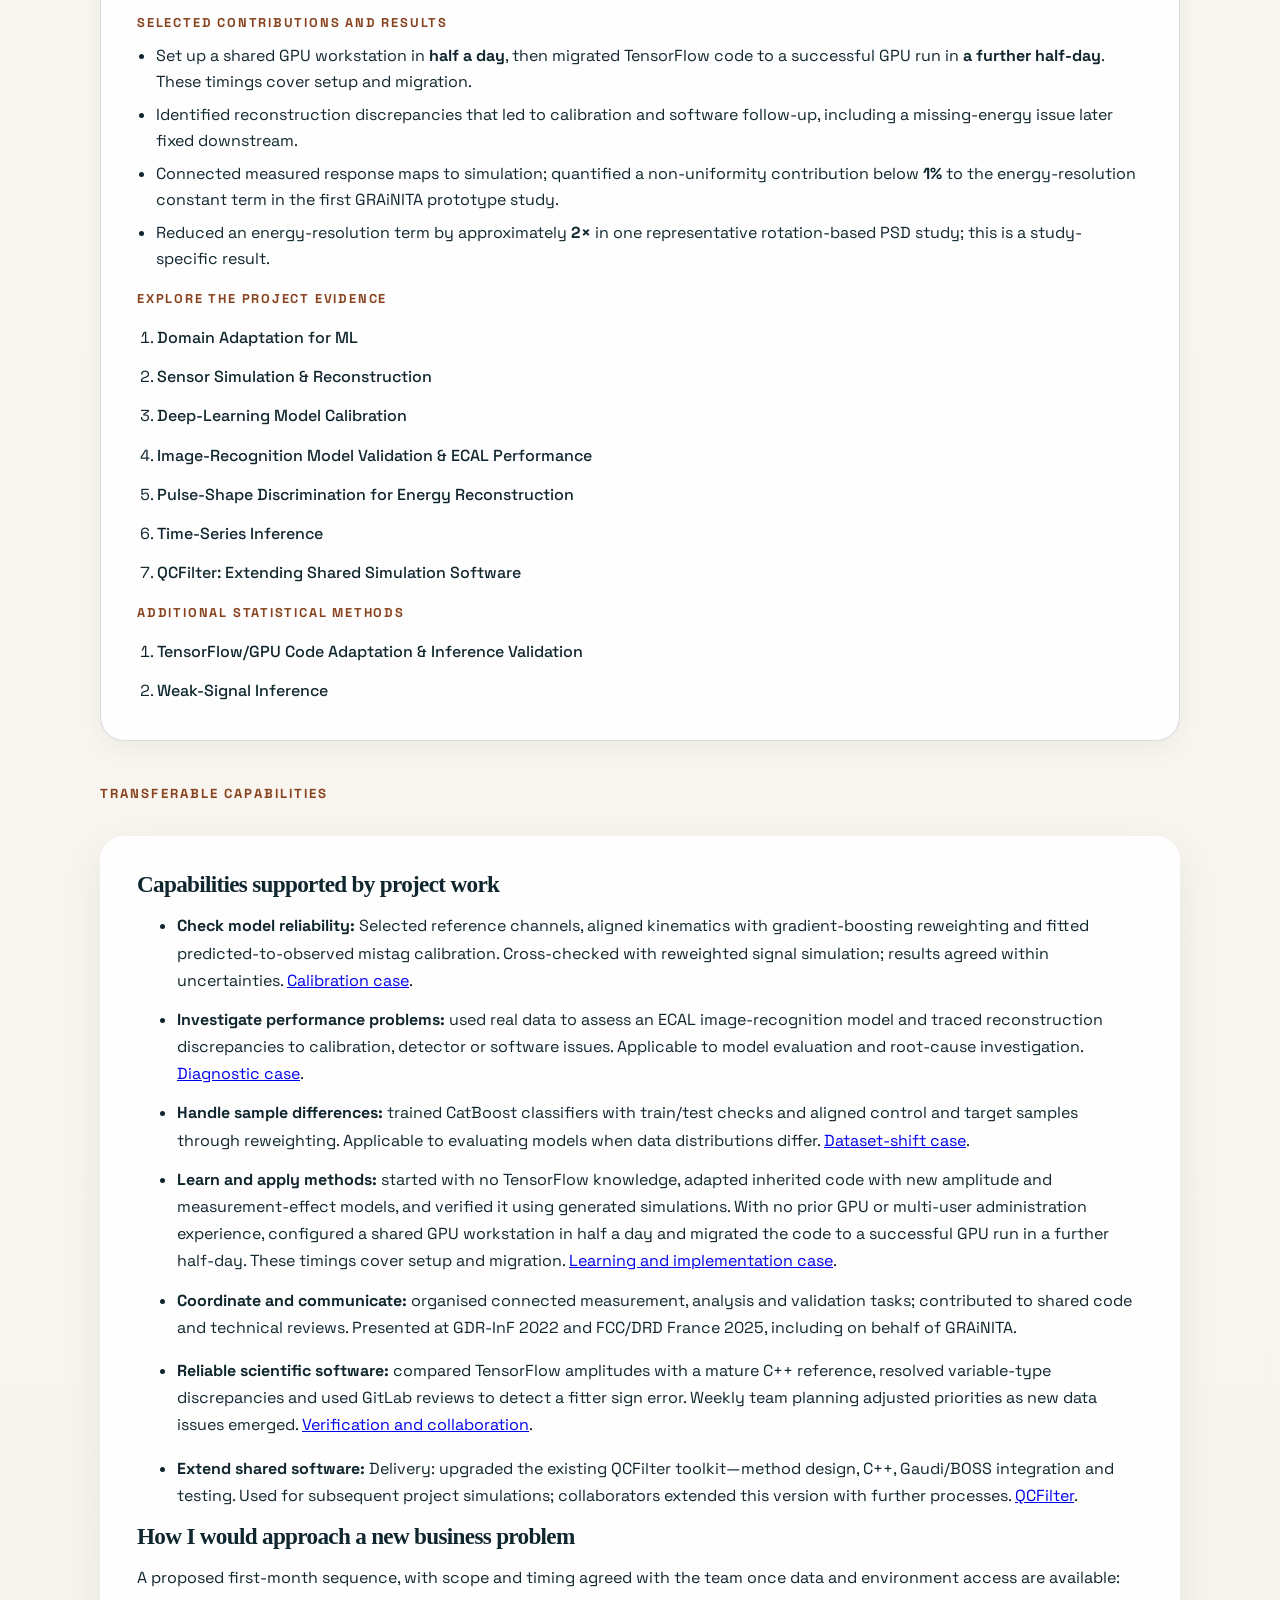
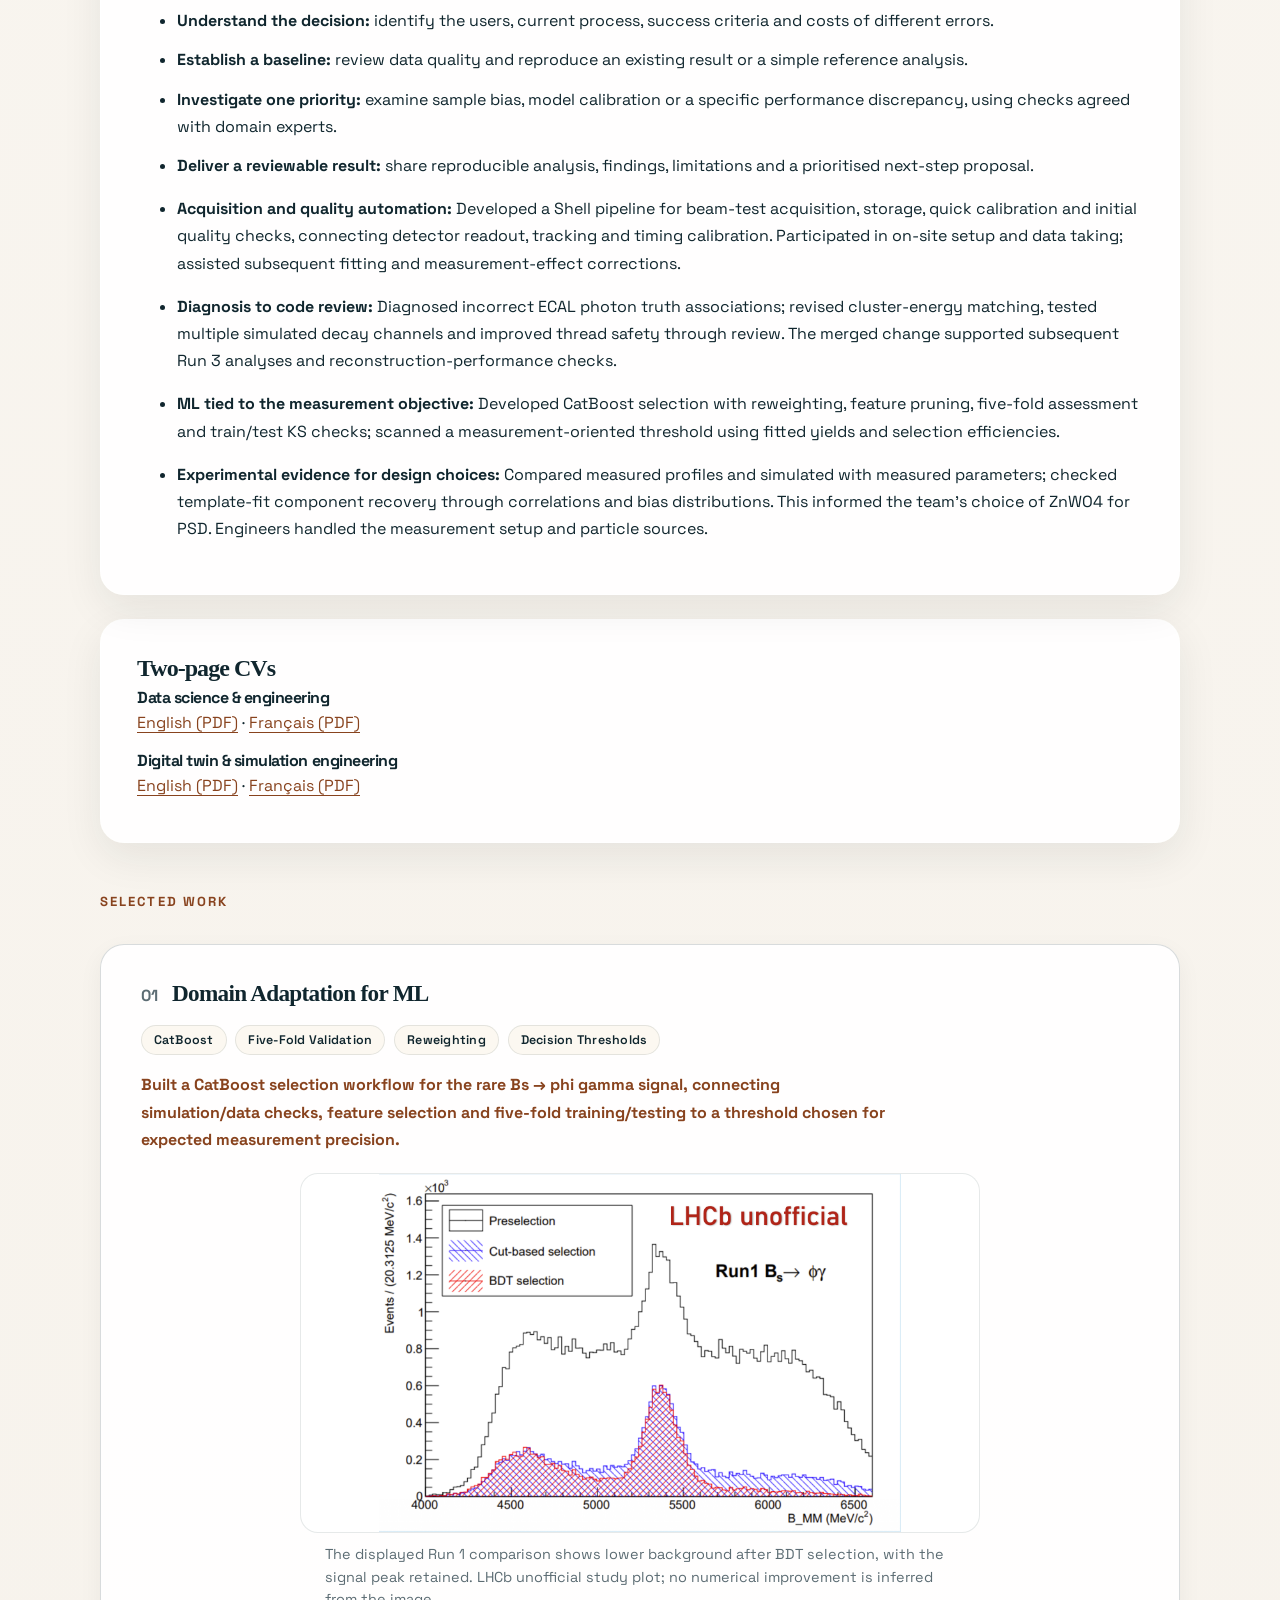
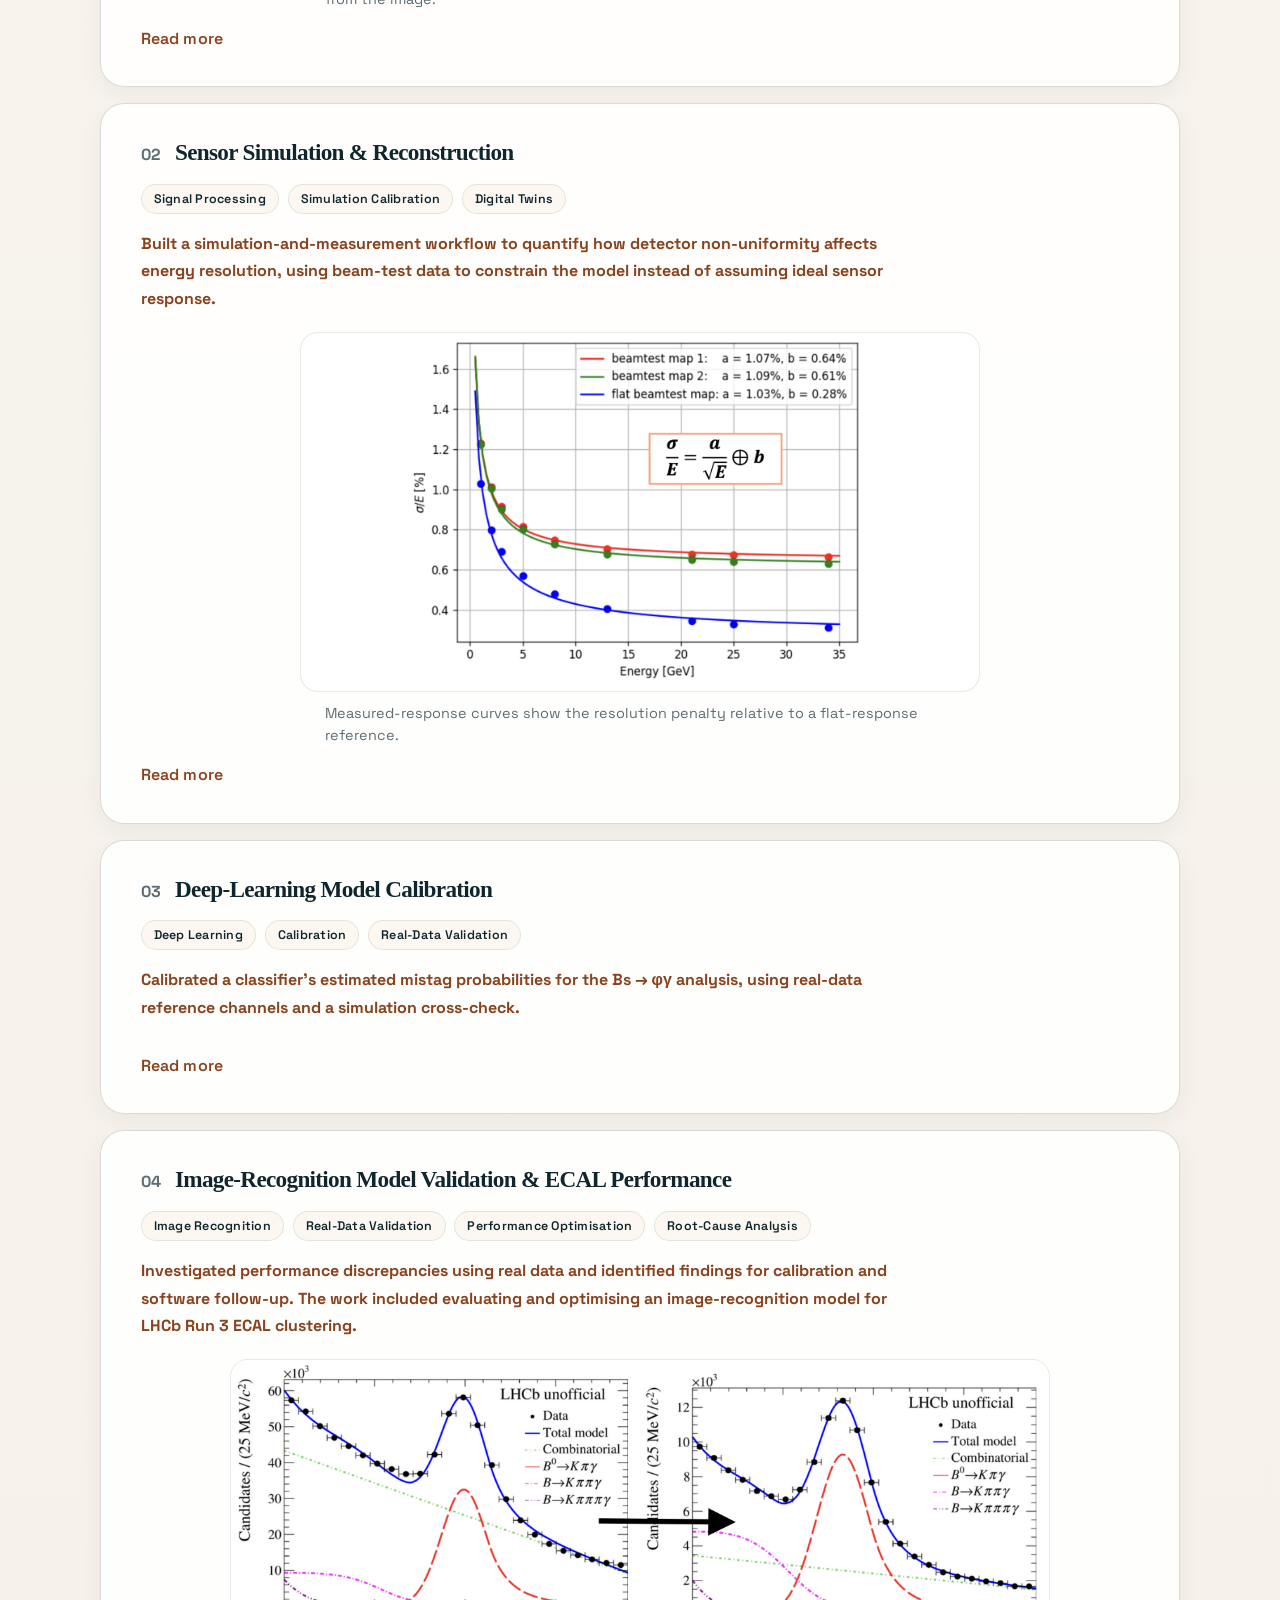
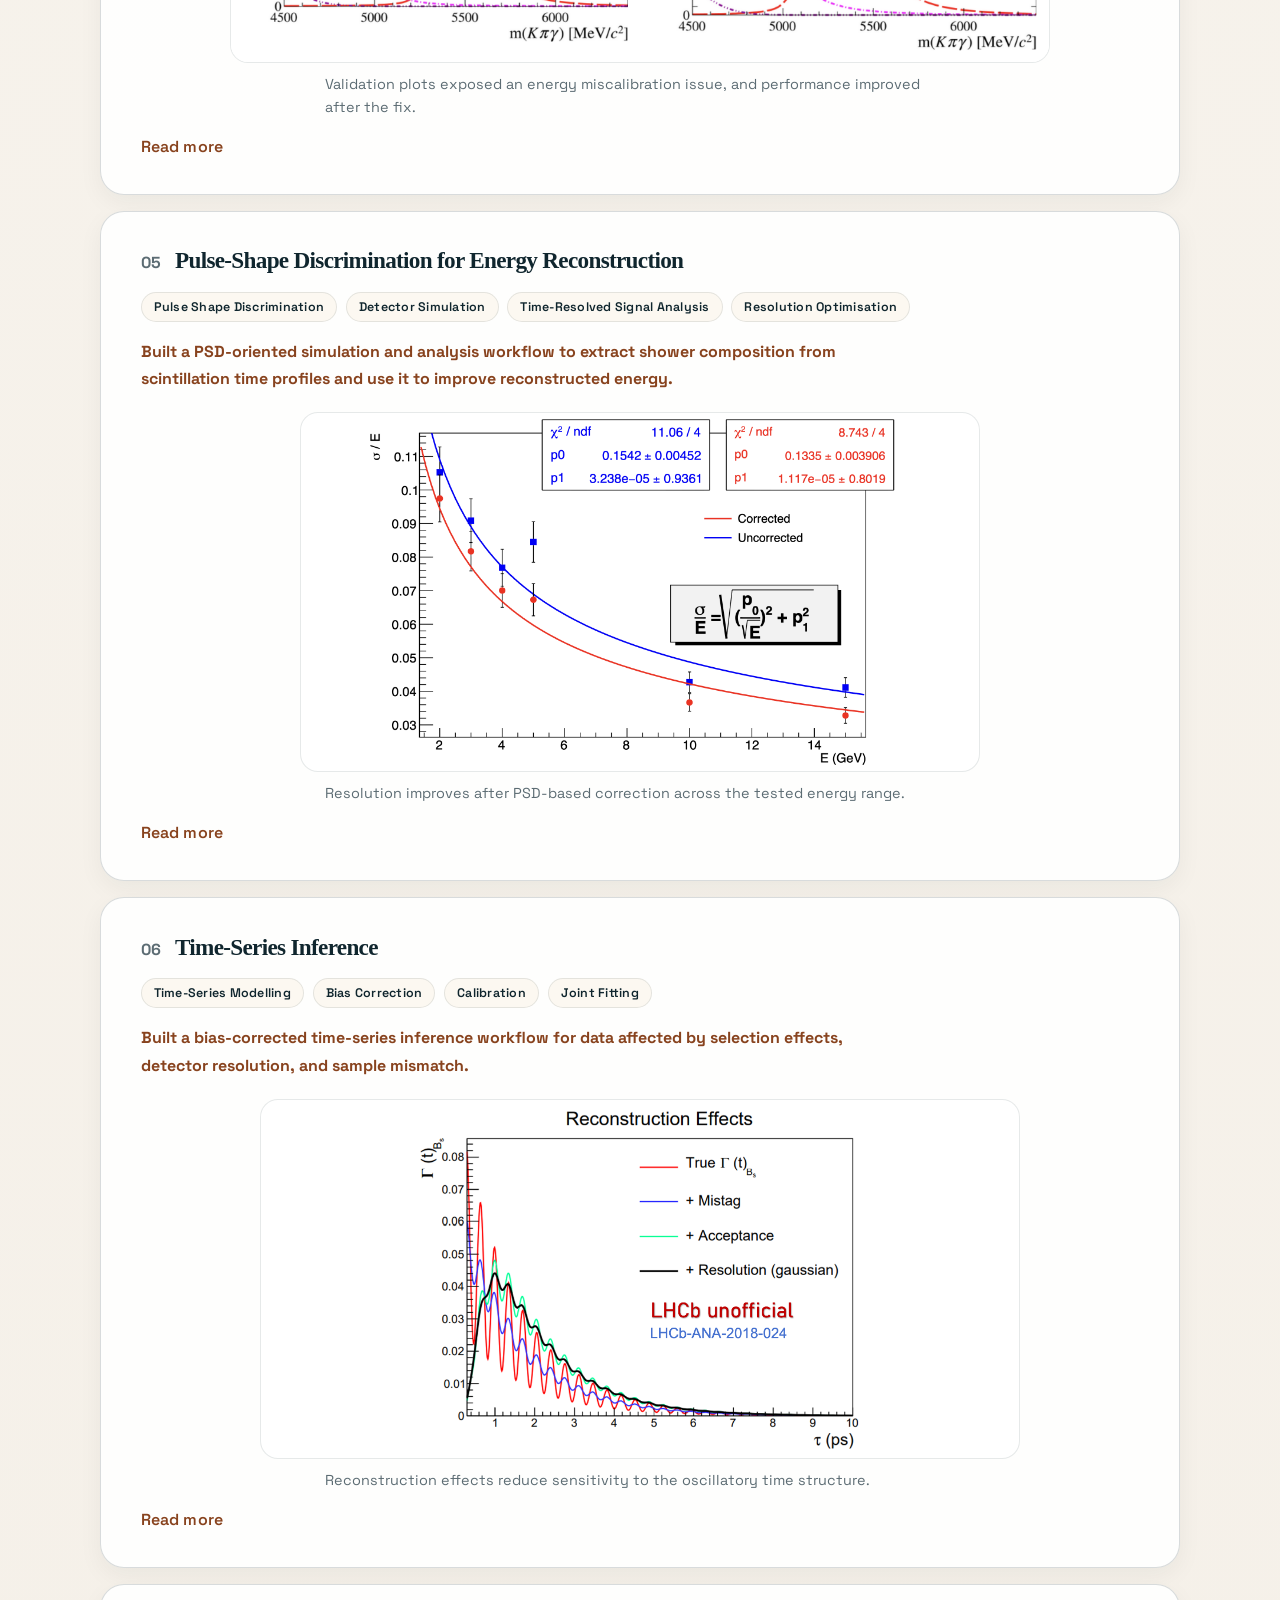
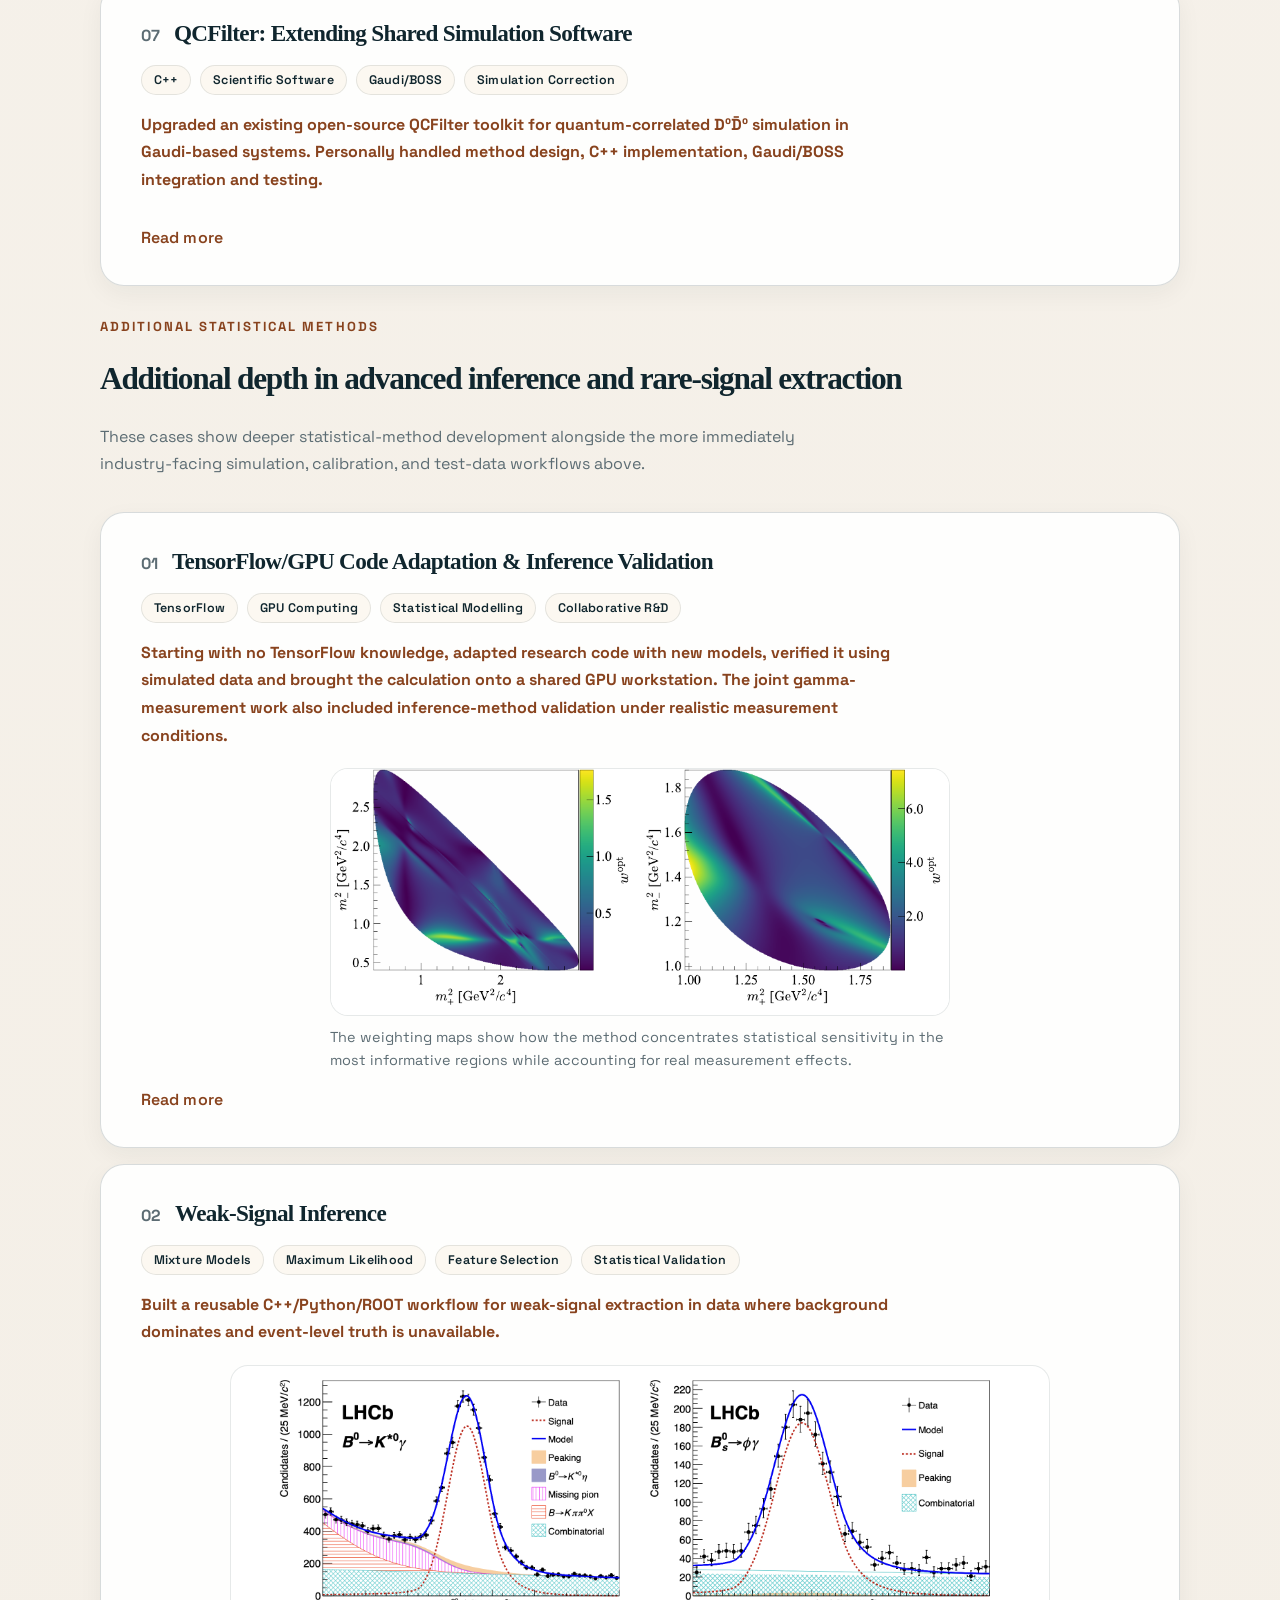
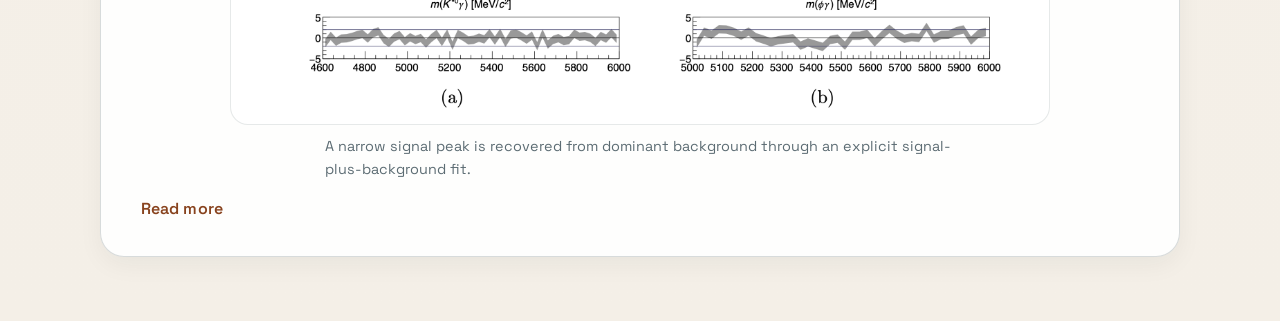
==== commit b966df03: "Clarify QCFilter extension ownership and shared simulation use" ====
--- a/index.html
+++ b/index.html
@@ -70,7 +70,7 @@
             </div>
             <p class="sidebar-label">Explore the project evidence</p>
             <ol class="toc-list">
-              <li><a href="#work-3">Domain Adaptation for ML</a></li><li><a href="#work-4">Sensor Simulation &amp; Reconstruction</a></li><li><a href="#work-9">Deep-Learning Model Calibration</a></li><li><a href="#work-6">Image-Recognition Model Validation &amp; ECAL Performance</a></li><li><a href="#work-5">Pulse-Shape Discrimination for Energy Reconstruction</a></li><li><a href="#work-2">Time-Series Inference</a></li><li><a href="#work-7">Model Correction Workflow</a></li>
+              <li><a href="#work-3">Domain Adaptation for ML</a></li><li><a href="#work-4">Sensor Simulation &amp; Reconstruction</a></li><li><a href="#work-9">Deep-Learning Model Calibration</a></li><li><a href="#work-6">Image-Recognition Model Validation &amp; ECAL Performance</a></li><li><a href="#work-5">Pulse-Shape Discrimination for Energy Reconstruction</a></li><li><a href="#work-2">Time-Series Inference</a></li><li><a href="#work-7">QCFilter: Extending Shared Simulation Software</a></li>
             </ol>
             <p class="sidebar-label toc-secondary-label">Additional Statistical Methods</p>
             <ol class="toc-list toc-list-secondary">
@@ -83,7 +83,7 @@
       <main>
         <section class="section" id="capabilities">
           <div class="section-heading"><p class="eyebrow">Transferable capabilities</p></div>
-          <div class="resume-card"><h3>Capabilities supported by project work</h3><ul><li><strong>Check model reliability:</strong> Selected reference channels, aligned kinematics with gradient-boosting reweighting and fitted predicted-to-observed mistag calibration. Cross-checked with reweighted signal simulation; results agreed within uncertainties. <a href="#work-9">Calibration case</a>.</li><li><strong>Investigate performance problems:</strong> used real data to assess an ECAL image-recognition model and traced reconstruction discrepancies to calibration, detector or software issues. Applicable to model evaluation and root-cause investigation. <a href="#work-6">Diagnostic case</a>.</li><li><strong>Handle sample differences:</strong> trained CatBoost classifiers with train/test checks and aligned control and target samples through reweighting. Applicable to evaluating models when data distributions differ. <a href="#work-3">Dataset-shift case</a>.</li><li><strong>Learn and apply methods:</strong> started with no TensorFlow knowledge, adapted inherited code with new amplitude and measurement-effect models, and verified it using generated simulations. With no prior GPU or multi-user administration experience, configured a shared GPU workstation in half a day and migrated the code to a successful GPU run in a further half-day. These timings cover setup and migration. <a href="#work-8">Learning and implementation case</a>.</li><li><strong>Coordinate and communicate:</strong> organised connected measurement, analysis and validation tasks; contributed to shared code and technical reviews. Presented at GDR-InF 2022 and FCC/DRD France 2025, including on behalf of GRAiNITA.</li></ul><ul><li><strong>Reliable scientific software:</strong> compared TensorFlow amplitudes with a mature C++ reference, resolved variable-type discrepancies and used GitLab reviews to detect a fitter sign error. Weekly team planning adjusted priorities as new data issues emerged. <a href="#work-8">Verification and collaboration</a>.</li></ul><h3>How I would approach a new business problem</h3><p>A proposed first-month sequence, with scope and timing agreed with the team once data and environment access are available:</p><ul><li><strong>Understand the decision:</strong> identify the users, current process, success criteria and costs of different errors.</li><li><strong>Establish a baseline:</strong> review data quality and reproduce an existing result or a simple reference analysis.</li><li><strong>Investigate one priority:</strong> examine sample bias, model calibration or a specific performance discrepancy, using checks agreed with domain experts.</li><li><strong>Deliver a reviewable result:</strong> share reproducible analysis, findings, limitations and a prioritised next-step proposal.</li></ul><ul><li><strong>Acquisition and quality automation:</strong> Developed a Shell pipeline for beam-test acquisition, storage, quick calibration and initial quality checks, connecting detector readout, tracking and timing calibration. Participated in on-site setup and data taking; assisted subsequent fitting and measurement-effect corrections.</li></ul><ul><li><strong>Diagnosis to code review:</strong> Diagnosed incorrect ECAL photon truth associations; revised cluster-energy matching, tested multiple simulated decay channels and improved thread safety through review. The merged change supported subsequent Run 3 analyses and reconstruction-performance checks.</li></ul><ul><li><strong>ML tied to the measurement objective:</strong> Developed CatBoost selection with reweighting, feature pruning, five-fold assessment and train/test KS checks; scanned a measurement-oriented threshold using fitted yields and selection efficiencies.</li></ul><ul><li><strong>Experimental evidence for design choices:</strong> Compared measured profiles and simulated with measured parameters; checked template-fit component recovery through correlations and bias distributions. This informed the team’s choice of ZnWO4 for PSD. Engineers handled the measurement setup and particle sources.</li></ul></div>
+          <div class="resume-card"><h3>Capabilities supported by project work</h3><ul><li><strong>Check model reliability:</strong> Selected reference channels, aligned kinematics with gradient-boosting reweighting and fitted predicted-to-observed mistag calibration. Cross-checked with reweighted signal simulation; results agreed within uncertainties. <a href="#work-9">Calibration case</a>.</li><li><strong>Investigate performance problems:</strong> used real data to assess an ECAL image-recognition model and traced reconstruction discrepancies to calibration, detector or software issues. Applicable to model evaluation and root-cause investigation. <a href="#work-6">Diagnostic case</a>.</li><li><strong>Handle sample differences:</strong> trained CatBoost classifiers with train/test checks and aligned control and target samples through reweighting. Applicable to evaluating models when data distributions differ. <a href="#work-3">Dataset-shift case</a>.</li><li><strong>Learn and apply methods:</strong> started with no TensorFlow knowledge, adapted inherited code with new amplitude and measurement-effect models, and verified it using generated simulations. With no prior GPU or multi-user administration experience, configured a shared GPU workstation in half a day and migrated the code to a successful GPU run in a further half-day. These timings cover setup and migration. <a href="#work-8">Learning and implementation case</a>.</li><li><strong>Coordinate and communicate:</strong> organised connected measurement, analysis and validation tasks; contributed to shared code and technical reviews. Presented at GDR-InF 2022 and FCC/DRD France 2025, including on behalf of GRAiNITA.</li></ul><ul><li><strong>Reliable scientific software:</strong> compared TensorFlow amplitudes with a mature C++ reference, resolved variable-type discrepancies and used GitLab reviews to detect a fitter sign error. Weekly team planning adjusted priorities as new data issues emerged. <a href="#work-8">Verification and collaboration</a>.</li></ul><ul><li><strong>Extend shared software:</strong> Delivery: upgraded the existing QCFilter toolkit—method design, C++, Gaudi/BOSS integration and testing. Used for subsequent project simulations; collaborators extended this version with further processes. <a href="#work-7">QCFilter</a>.</li></ul><h3>How I would approach a new business problem</h3><p>A proposed first-month sequence, with scope and timing agreed with the team once data and environment access are available:</p><ul><li><strong>Understand the decision:</strong> identify the users, current process, success criteria and costs of different errors.</li><li><strong>Establish a baseline:</strong> review data quality and reproduce an existing result or a simple reference analysis.</li><li><strong>Investigate one priority:</strong> examine sample bias, model calibration or a specific performance discrepancy, using checks agreed with domain experts.</li><li><strong>Deliver a reviewable result:</strong> share reproducible analysis, findings, limitations and a prioritised next-step proposal.</li></ul><ul><li><strong>Acquisition and quality automation:</strong> Developed a Shell pipeline for beam-test acquisition, storage, quick calibration and initial quality checks, connecting detector readout, tracking and timing calibration. Participated in on-site setup and data taking; assisted subsequent fitting and measurement-effect corrections.</li></ul><ul><li><strong>Diagnosis to code review:</strong> Diagnosed incorrect ECAL photon truth associations; revised cluster-energy matching, tested multiple simulated decay channels and improved thread safety through review. The merged change supported subsequent Run 3 analyses and reconstruction-performance checks.</li></ul><ul><li><strong>ML tied to the measurement objective:</strong> Developed CatBoost selection with reweighting, feature pruning, five-fold assessment and train/test KS checks; scanned a measurement-oriented threshold using fitted yields and selection efficiencies.</li></ul><ul><li><strong>Experimental evidence for design choices:</strong> Compared measured profiles and simulated with measured parameters; checked template-fit component recovery through correlations and bias distributions. This informed the team’s choice of ZnWO4 for PSD. Engineers handled the measurement setup and particle sources.</li></ul></div>
         </section>
         <section class="resume-card cv-downloads" aria-label="Two-page CVs"><h2>Two-page CVs</h2><div class="cv-download"><h3>Data science &amp; engineering</h3><p><a href="assets/cv/CV_YingruiHou_DataScience_EN.pdf" download>English (PDF)</a> · <a href="assets/cv/CV_YingruiHou_DataScience_FR.pdf" download>Français (PDF)</a></p></div><div class="cv-download"><h3>Digital twin &amp; simulation engineering</h3><p><a href="assets/cv/CV_YingruiHou_DigitalTwin_EN.pdf" download>English (PDF)</a> · <a href="assets/cv/CV_YingruiHou_DigitalTwin_FR.pdf" download>Français (PDF)</a></p></div></section>
         <section class="section" id="selected-work">
@@ -221,18 +221,18 @@
 <article class="case-study case-study-collapsible" id="work-7">
   <div class="case-study-header">
     <p class="case-number">07</p>
-    <h3>Model Correction Workflow</h3>
-  </div>
-  <div class="case-tags" aria-label="Skills and tools used"><span class="case-tag">Scientific Software</span><span class="case-tag">Event Filtering</span><span class="case-tag">Simulation Correction</span><span class="case-tag">Framework Integration</span></div>
-  <div class="case-preview">
-    <p><strong>Developed simulation-correction tooling that turns measured physics constraints into an event-level resampling workflow.</strong></p>
-
-  </div>
-  <div class="case-details" hidden>
-    <h3>Problem</h3><p>The simplified fast simulation was good enough for most kinematic behaviour, but it could not reproduce one paired-particle correlation effect needed downstream. A full first-principles simulation of the multi-body process was not practical, so measured constraints had to be folded back into the event distribution in an operational and auditable way rather than through ad hoc post-processing.</p><h3>Workflow</h3><ul><li>Built a framework-integrated C++ package to correct inclusive fast-simulation samples event by event so that the missing correlation effect was restored.</li><li>Encoded correction factors from measured inputs into a filtering workflow that keeps or rejects events to match the corrected distribution.</li><li>Designed the package with headers, source files, job options, and framework integration points so the correction logic is reusable beyond a single analysis or software stack.</li></ul><h3>Result</h3><ul><li>Turned measured constraints into a reusable event-level correction package for improving simplified simulation realism.</li><li>Kept the event-level behaviour explicit and auditable: each event receives a correction factor and is accepted or rejected through a simple stochastic rule, which makes the method portable, reviewable, and suitable for shared technical environments.</li></ul><h3>Publications &amp; Reports</h3><ul><li>[Technical note: <em>Feasibility study of determining charm mixing and CP violation parameters in super tau-charm factory</em>] documents the <code>QCFilterAlg</code> package and the event-level correction workflow used to restore missing correlation structure in fast simulation.</li><li>Related publication: <em>CP violation studies at Super Tau-Charm Facility</em>. DOI: <a href="https://doi.org/10.48550/arXiv.2502.08907">10.48550/arXiv.2502.08907</a></li></ul>
-  <p class="case-meta"><strong>Methods:</strong> Gaudi-package development, event-level correction, framework integration</p>
-  <p class="impact-note"><strong>Impact:</strong> turned measured constraints into a reusable event-level correction package for improving simplified simulation realism.</p>
-  <p class="impact">Industry relevance: Simulation Platforms | Scientific Computing | Model Correction</p>
+    <h3>QCFilter: Extending Shared Simulation Software</h3>
+  </div>
+  <div class="case-tags" aria-label="Skills and tools used"><span class="case-tag">C++</span><span class="case-tag">Scientific Software</span><span class="case-tag">Gaudi/BOSS</span><span class="case-tag">Simulation Correction</span></div>
+  <div class="case-preview">
+    <p><strong>Upgraded an existing open-source QCFilter toolkit for quantum-correlated D⁰D̄⁰ simulation in Gaudi-based systems. Personally handled method design, C++ implementation, Gaudi/BOSS integration and testing.</strong></p>
+
+  </div>
+  <div class="case-details" hidden>
+    <h3>Context</h3><p>QCFilter applies physics constraints through event-level filtering to represent quantum correlations in simulated D⁰D̄⁰ systems. The work extended an existing toolkit and added support for several major physics processes.</p><h3>Personal contribution</h3><ul><li>Designed the methods needed for the upgrade and implemented the changes in C++.</li><li>Integrated the updated toolkit with Gaudi/BOSS and carried out final testing.</li><li>Added several major physics processes and delivered the updated QCFilter package.</li></ul><h3>Adoption and collaboration</h3><p>The delivered toolkit was used for subsequent simulation samples in the project. Other collaborators then built on this version to add signal processes for their own studies.</p><p>This demonstrates extending an existing codebase, delivering an integrated tool and supporting reuse through a version that colleagues could extend. The toolkit’s scope is Gaudi-based simulation of quantum-correlated D⁰D̄⁰ systems.</p><h3>Related publication</h3><p><em>CP violation studies at Super Tau-Charm Facility</em>, <a href="https://doi.org/10.48550/arXiv.2502.08907">DOI</a>.</p>
+  <p class="case-meta"><strong>Methods:</strong> existing-toolkit extension, method design, framework integration, testing</p>
+  <p class="impact-note"><strong>Impact:</strong> delivered an upgraded toolkit used in subsequent project simulation samples and extended by collaborators.</p>
+  <p class="impact">Industry relevance: Simulation Platforms | Scientific Computing | Software Integration</p>
   </div>
   <button class="case-toggle" type="button" data-read-toggle aria-expanded="false">
     <span class="case-toggle-more">Read more</span>
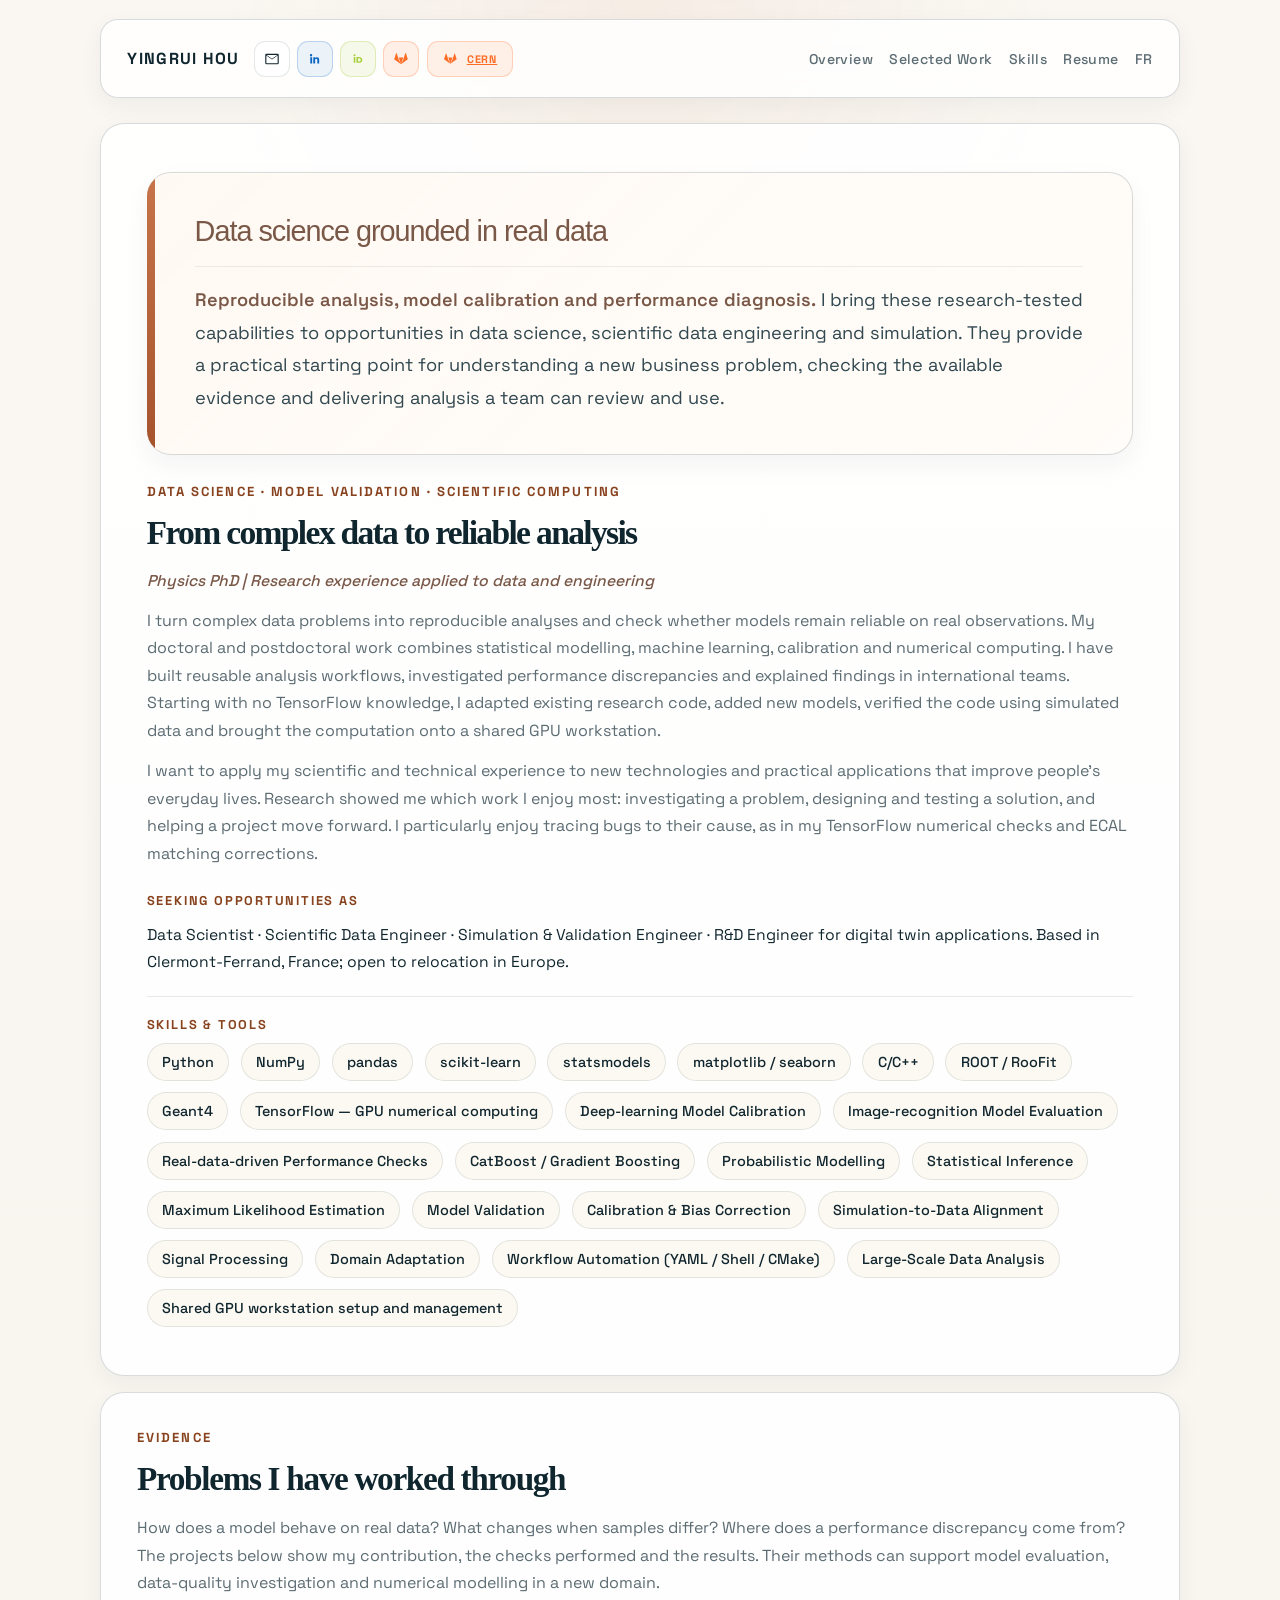
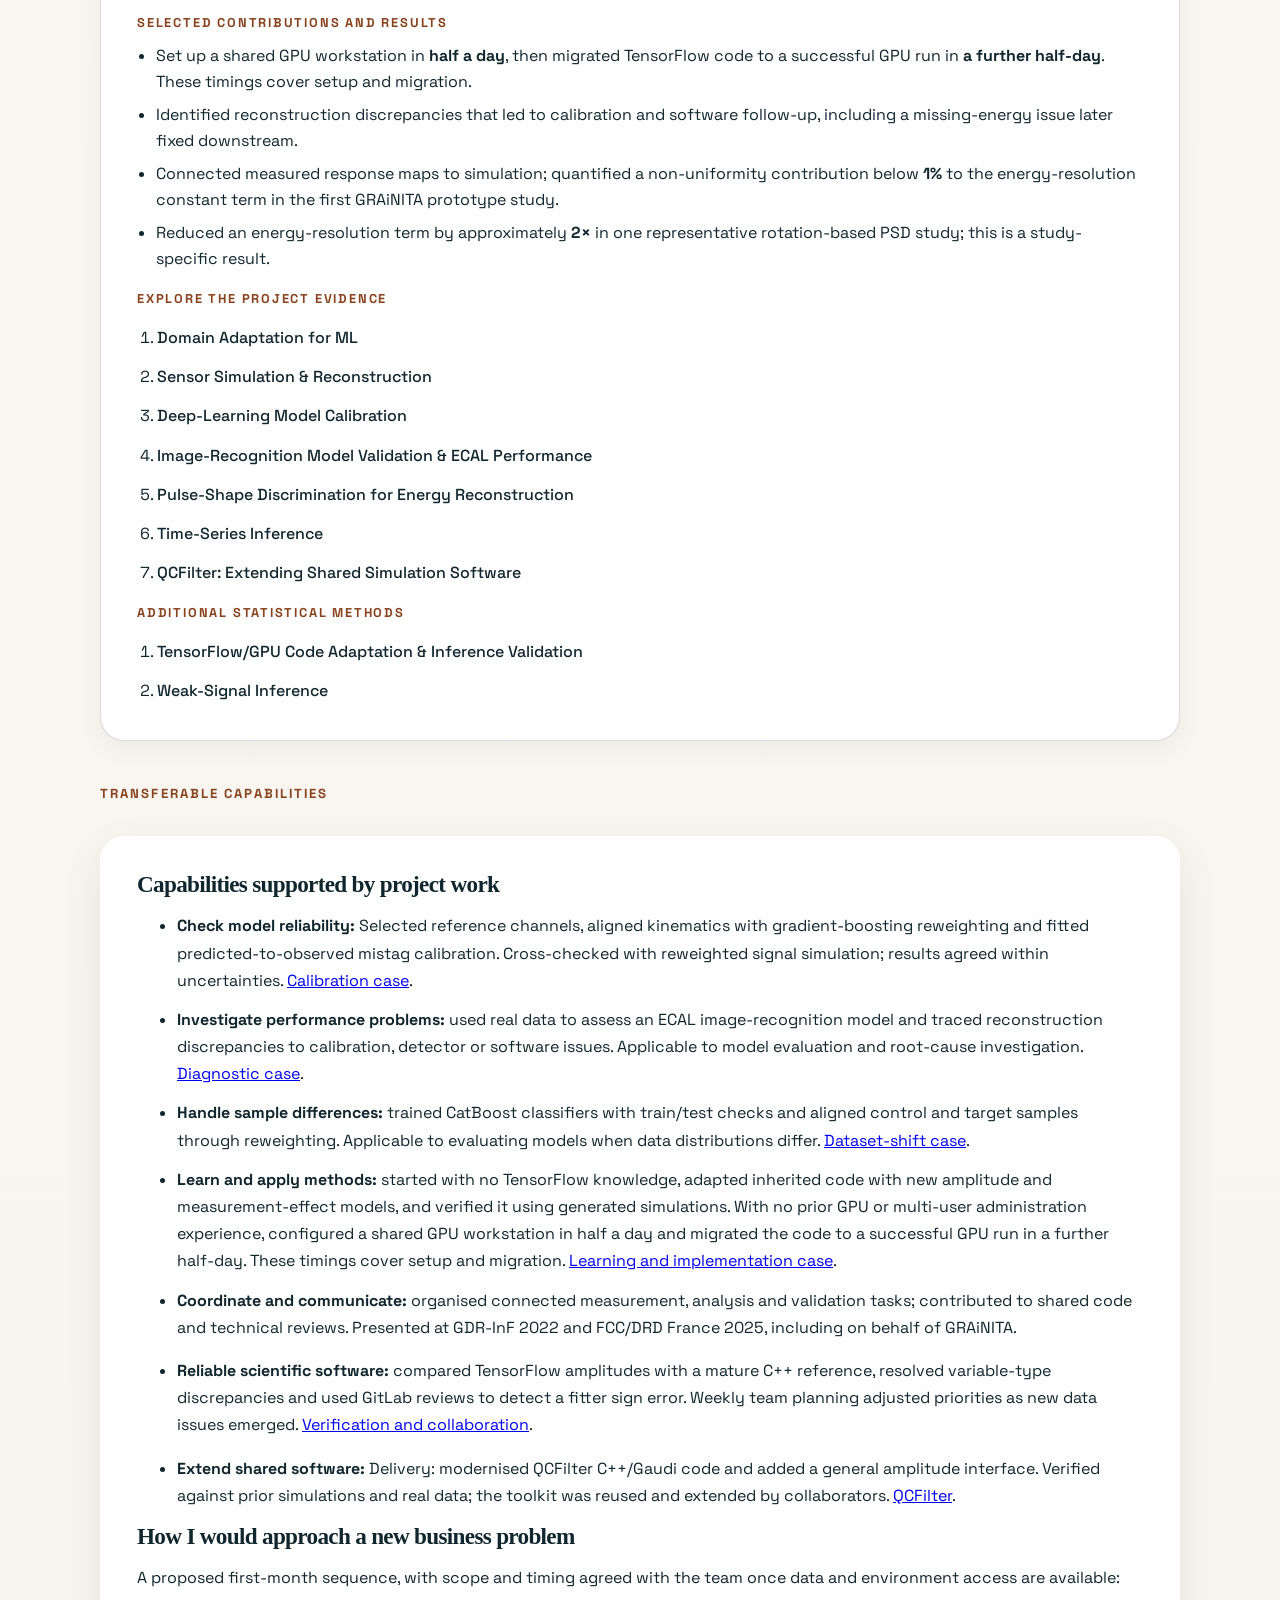
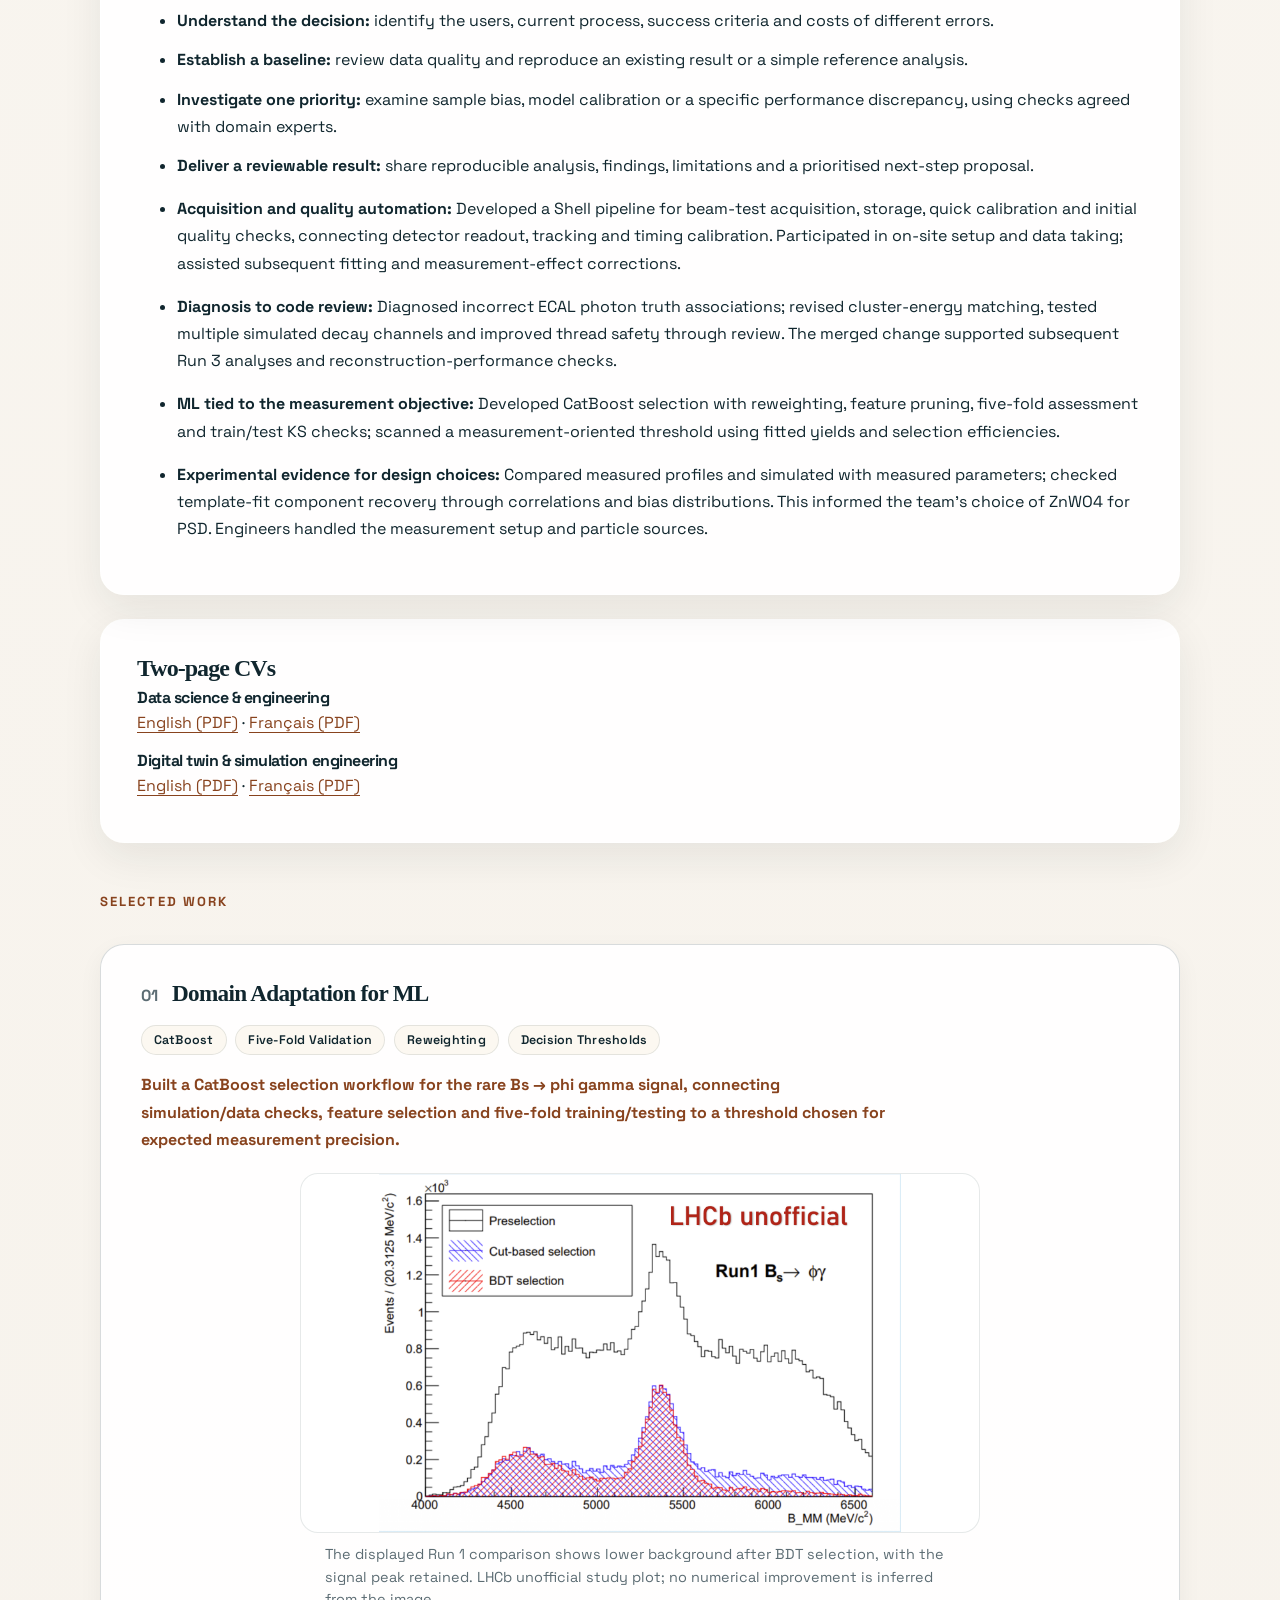
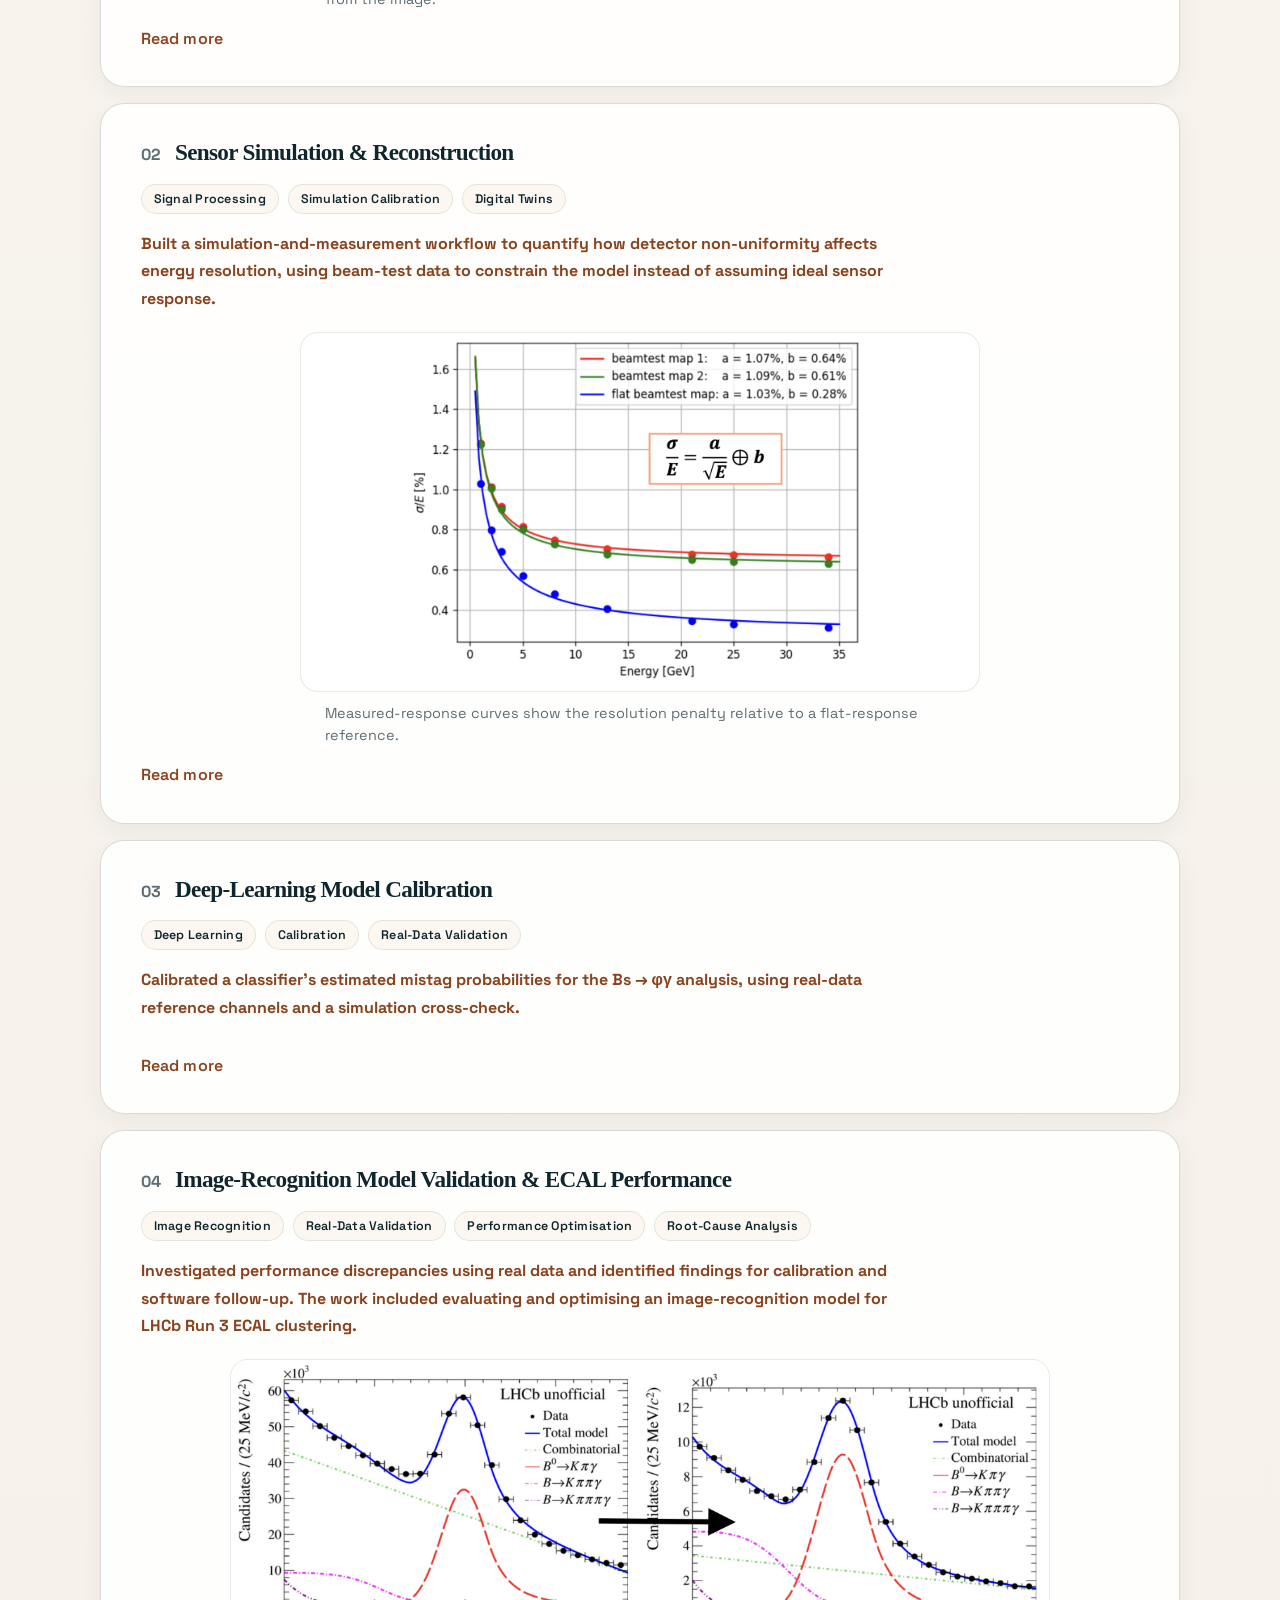
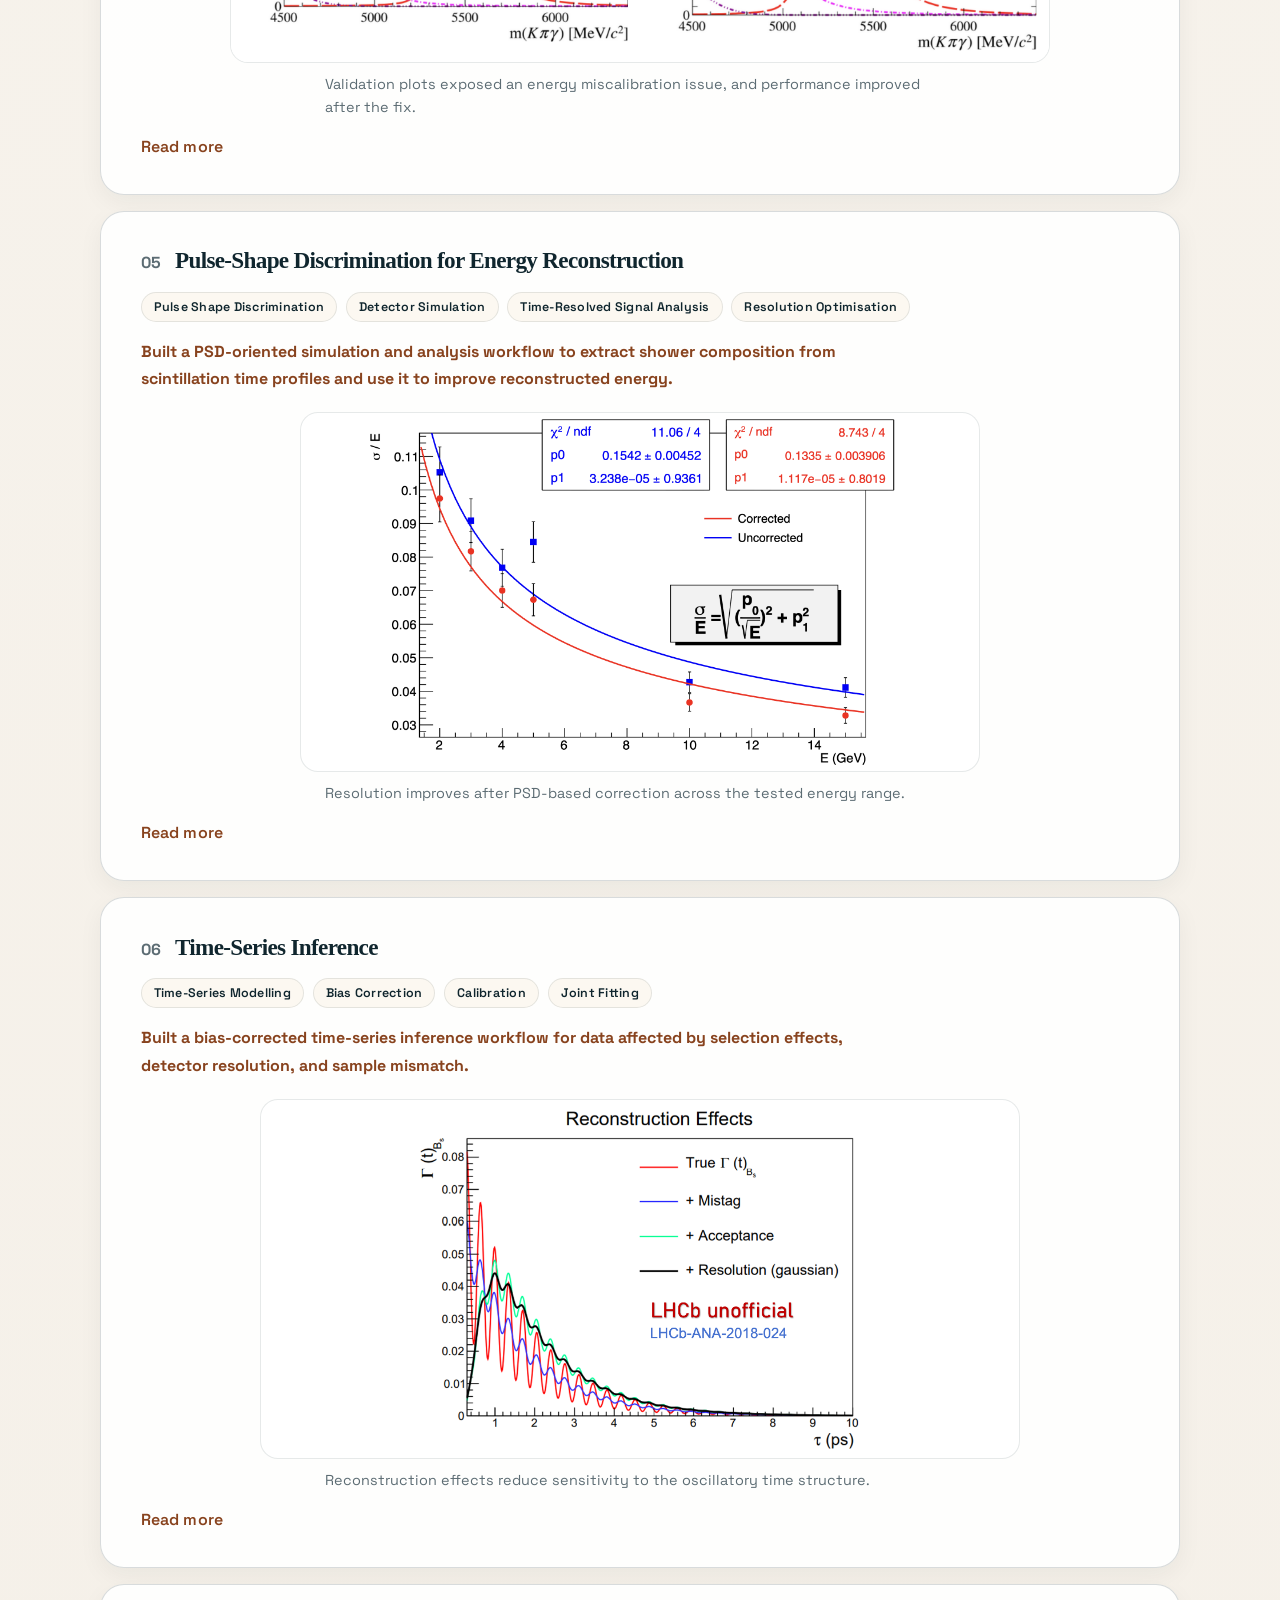
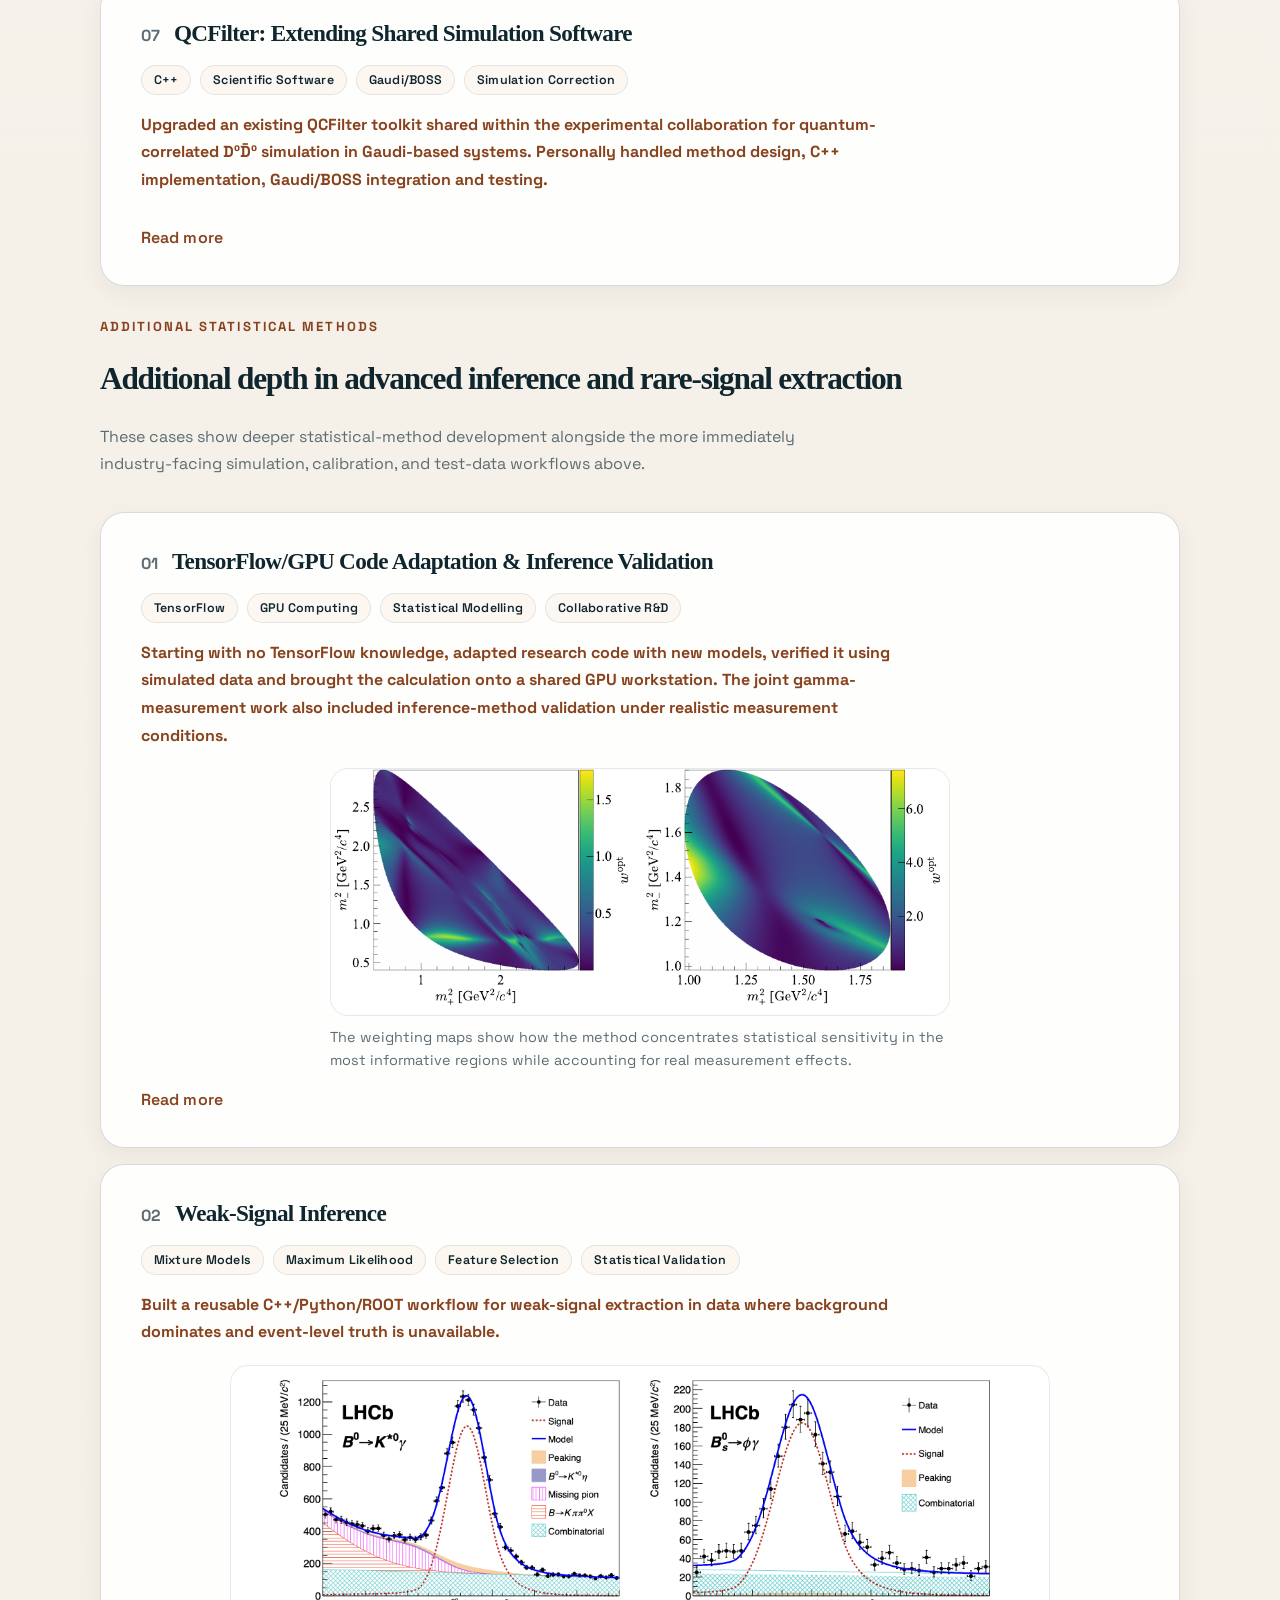
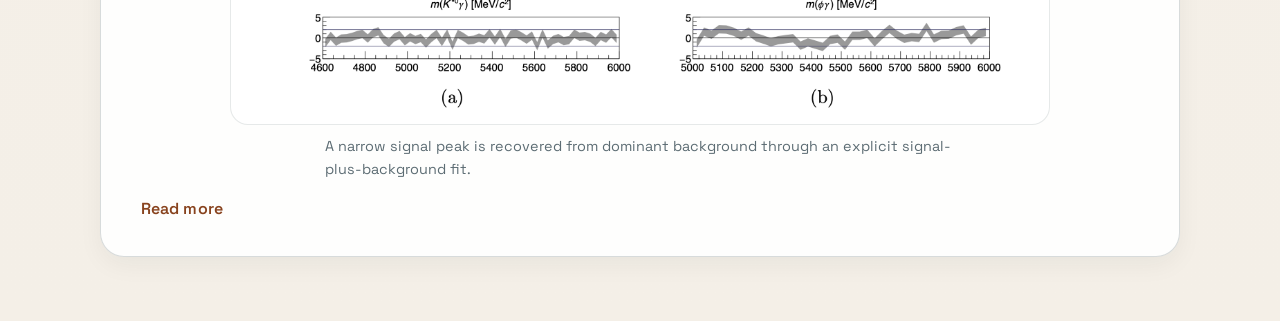
==== commit 37c27e86: "Document QCFilter modernisation validation and internal source scope" ====
--- a/index.html
+++ b/index.html
@@ -83,7 +83,7 @@
       <main>
         <section class="section" id="capabilities">
           <div class="section-heading"><p class="eyebrow">Transferable capabilities</p></div>
-          <div class="resume-card"><h3>Capabilities supported by project work</h3><ul><li><strong>Check model reliability:</strong> Selected reference channels, aligned kinematics with gradient-boosting reweighting and fitted predicted-to-observed mistag calibration. Cross-checked with reweighted signal simulation; results agreed within uncertainties. <a href="#work-9">Calibration case</a>.</li><li><strong>Investigate performance problems:</strong> used real data to assess an ECAL image-recognition model and traced reconstruction discrepancies to calibration, detector or software issues. Applicable to model evaluation and root-cause investigation. <a href="#work-6">Diagnostic case</a>.</li><li><strong>Handle sample differences:</strong> trained CatBoost classifiers with train/test checks and aligned control and target samples through reweighting. Applicable to evaluating models when data distributions differ. <a href="#work-3">Dataset-shift case</a>.</li><li><strong>Learn and apply methods:</strong> started with no TensorFlow knowledge, adapted inherited code with new amplitude and measurement-effect models, and verified it using generated simulations. With no prior GPU or multi-user administration experience, configured a shared GPU workstation in half a day and migrated the code to a successful GPU run in a further half-day. These timings cover setup and migration. <a href="#work-8">Learning and implementation case</a>.</li><li><strong>Coordinate and communicate:</strong> organised connected measurement, analysis and validation tasks; contributed to shared code and technical reviews. Presented at GDR-InF 2022 and FCC/DRD France 2025, including on behalf of GRAiNITA.</li></ul><ul><li><strong>Reliable scientific software:</strong> compared TensorFlow amplitudes with a mature C++ reference, resolved variable-type discrepancies and used GitLab reviews to detect a fitter sign error. Weekly team planning adjusted priorities as new data issues emerged. <a href="#work-8">Verification and collaboration</a>.</li></ul><ul><li><strong>Extend shared software:</strong> Delivery: upgraded the existing QCFilter toolkit—method design, C++, Gaudi/BOSS integration and testing. Used for subsequent project simulations; collaborators extended this version with further processes. <a href="#work-7">QCFilter</a>.</li></ul><h3>How I would approach a new business problem</h3><p>A proposed first-month sequence, with scope and timing agreed with the team once data and environment access are available:</p><ul><li><strong>Understand the decision:</strong> identify the users, current process, success criteria and costs of different errors.</li><li><strong>Establish a baseline:</strong> review data quality and reproduce an existing result or a simple reference analysis.</li><li><strong>Investigate one priority:</strong> examine sample bias, model calibration or a specific performance discrepancy, using checks agreed with domain experts.</li><li><strong>Deliver a reviewable result:</strong> share reproducible analysis, findings, limitations and a prioritised next-step proposal.</li></ul><ul><li><strong>Acquisition and quality automation:</strong> Developed a Shell pipeline for beam-test acquisition, storage, quick calibration and initial quality checks, connecting detector readout, tracking and timing calibration. Participated in on-site setup and data taking; assisted subsequent fitting and measurement-effect corrections.</li></ul><ul><li><strong>Diagnosis to code review:</strong> Diagnosed incorrect ECAL photon truth associations; revised cluster-energy matching, tested multiple simulated decay channels and improved thread safety through review. The merged change supported subsequent Run 3 analyses and reconstruction-performance checks.</li></ul><ul><li><strong>ML tied to the measurement objective:</strong> Developed CatBoost selection with reweighting, feature pruning, five-fold assessment and train/test KS checks; scanned a measurement-oriented threshold using fitted yields and selection efficiencies.</li></ul><ul><li><strong>Experimental evidence for design choices:</strong> Compared measured profiles and simulated with measured parameters; checked template-fit component recovery through correlations and bias distributions. This informed the team’s choice of ZnWO4 for PSD. Engineers handled the measurement setup and particle sources.</li></ul></div>
+          <div class="resume-card"><h3>Capabilities supported by project work</h3><ul><li><strong>Check model reliability:</strong> Selected reference channels, aligned kinematics with gradient-boosting reweighting and fitted predicted-to-observed mistag calibration. Cross-checked with reweighted signal simulation; results agreed within uncertainties. <a href="#work-9">Calibration case</a>.</li><li><strong>Investigate performance problems:</strong> used real data to assess an ECAL image-recognition model and traced reconstruction discrepancies to calibration, detector or software issues. Applicable to model evaluation and root-cause investigation. <a href="#work-6">Diagnostic case</a>.</li><li><strong>Handle sample differences:</strong> trained CatBoost classifiers with train/test checks and aligned control and target samples through reweighting. Applicable to evaluating models when data distributions differ. <a href="#work-3">Dataset-shift case</a>.</li><li><strong>Learn and apply methods:</strong> started with no TensorFlow knowledge, adapted inherited code with new amplitude and measurement-effect models, and verified it using generated simulations. With no prior GPU or multi-user administration experience, configured a shared GPU workstation in half a day and migrated the code to a successful GPU run in a further half-day. These timings cover setup and migration. <a href="#work-8">Learning and implementation case</a>.</li><li><strong>Coordinate and communicate:</strong> organised connected measurement, analysis and validation tasks; contributed to shared code and technical reviews. Presented at GDR-InF 2022 and FCC/DRD France 2025, including on behalf of GRAiNITA.</li></ul><ul><li><strong>Reliable scientific software:</strong> compared TensorFlow amplitudes with a mature C++ reference, resolved variable-type discrepancies and used GitLab reviews to detect a fitter sign error. Weekly team planning adjusted priorities as new data issues emerged. <a href="#work-8">Verification and collaboration</a>.</li></ul><ul><li><strong>Extend shared software:</strong> Delivery: modernised QCFilter C++/Gaudi code and added a general amplitude interface. Verified against prior simulations and real data; the toolkit was reused and extended by collaborators. <a href="#work-7">QCFilter</a>.</li></ul><h3>How I would approach a new business problem</h3><p>A proposed first-month sequence, with scope and timing agreed with the team once data and environment access are available:</p><ul><li><strong>Understand the decision:</strong> identify the users, current process, success criteria and costs of different errors.</li><li><strong>Establish a baseline:</strong> review data quality and reproduce an existing result or a simple reference analysis.</li><li><strong>Investigate one priority:</strong> examine sample bias, model calibration or a specific performance discrepancy, using checks agreed with domain experts.</li><li><strong>Deliver a reviewable result:</strong> share reproducible analysis, findings, limitations and a prioritised next-step proposal.</li></ul><ul><li><strong>Acquisition and quality automation:</strong> Developed a Shell pipeline for beam-test acquisition, storage, quick calibration and initial quality checks, connecting detector readout, tracking and timing calibration. Participated in on-site setup and data taking; assisted subsequent fitting and measurement-effect corrections.</li></ul><ul><li><strong>Diagnosis to code review:</strong> Diagnosed incorrect ECAL photon truth associations; revised cluster-energy matching, tested multiple simulated decay channels and improved thread safety through review. The merged change supported subsequent Run 3 analyses and reconstruction-performance checks.</li></ul><ul><li><strong>ML tied to the measurement objective:</strong> Developed CatBoost selection with reweighting, feature pruning, five-fold assessment and train/test KS checks; scanned a measurement-oriented threshold using fitted yields and selection efficiencies.</li></ul><ul><li><strong>Experimental evidence for design choices:</strong> Compared measured profiles and simulated with measured parameters; checked template-fit component recovery through correlations and bias distributions. This informed the team’s choice of ZnWO4 for PSD. Engineers handled the measurement setup and particle sources.</li></ul></div>
         </section>
         <section class="resume-card cv-downloads" aria-label="Two-page CVs"><h2>Two-page CVs</h2><div class="cv-download"><h3>Data science &amp; engineering</h3><p><a href="assets/cv/CV_YingruiHou_DataScience_EN.pdf" download>English (PDF)</a> · <a href="assets/cv/CV_YingruiHou_DataScience_FR.pdf" download>Français (PDF)</a></p></div><div class="cv-download"><h3>Digital twin &amp; simulation engineering</h3><p><a href="assets/cv/CV_YingruiHou_DigitalTwin_EN.pdf" download>English (PDF)</a> · <a href="assets/cv/CV_YingruiHou_DigitalTwin_FR.pdf" download>Français (PDF)</a></p></div></section>
         <section class="section" id="selected-work">
@@ -225,11 +225,11 @@
   </div>
   <div class="case-tags" aria-label="Skills and tools used"><span class="case-tag">C++</span><span class="case-tag">Scientific Software</span><span class="case-tag">Gaudi/BOSS</span><span class="case-tag">Simulation Correction</span></div>
   <div class="case-preview">
-    <p><strong>Upgraded an existing open-source QCFilter toolkit for quantum-correlated D⁰D̄⁰ simulation in Gaudi-based systems. Personally handled method design, C++ implementation, Gaudi/BOSS integration and testing.</strong></p>
-
-  </div>
-  <div class="case-details" hidden>
-    <h3>Context</h3><p>QCFilter applies physics constraints through event-level filtering to represent quantum correlations in simulated D⁰D̄⁰ systems. The work extended an existing toolkit and added support for several major physics processes.</p><h3>Personal contribution</h3><ul><li>Designed the methods needed for the upgrade and implemented the changes in C++.</li><li>Integrated the updated toolkit with Gaudi/BOSS and carried out final testing.</li><li>Added several major physics processes and delivered the updated QCFilter package.</li></ul><h3>Adoption and collaboration</h3><p>The delivered toolkit was used for subsequent simulation samples in the project. Other collaborators then built on this version to add signal processes for their own studies.</p><p>This demonstrates extending an existing codebase, delivering an integrated tool and supporting reuse through a version that colleagues could extend. The toolkit’s scope is Gaudi-based simulation of quantum-correlated D⁰D̄⁰ systems.</p><h3>Related publication</h3><p><em>CP violation studies at Super Tau-Charm Facility</em>, <a href="https://doi.org/10.48550/arXiv.2502.08907">DOI</a>.</p>
+    <p><strong>Upgraded an existing QCFilter toolkit shared within the experimental collaboration for quantum-correlated D⁰D̄⁰ simulation in Gaudi-based systems. Personally handled method design, C++ implementation, Gaudi/BOSS integration and testing.</strong></p>
+
+  </div>
+  <div class="case-details" hidden>
+    <h3>Context</h3><p>QCFilter applies physics constraints through event-level filtering to represent quantum correlations in simulated D⁰D̄⁰ systems. The existing code was outdated, had a small number of known bugs and supported only the C-antisymmetric correlation case. The upgrade addressed the codebase and made it easier to add custom physics processes.</p><h3>Personal contribution</h3><ul><li>Rewrote the existing code using a newer C++ standard and the Gaudi framework.</li><li>Added a <strong>general amplitude-model interface</strong>, allowing users to implement custom physics processes through a common interface.</li><li>Integrated the updated toolkit with Gaudi/BOSS and carried out final testing.</li><li>Added several major physics processes and delivered the updated QCFilter package.</li></ul><h3>Verification</h3><ul><li>Compared simulation results from the original and updated tools; the results agreed in the comparisons performed.</li><li>Compared the updated simulation with real data for key kinematic variables and amplitude-related observables. They were broadly consistent; residual differences were attributed to limitations of the model.</li></ul><h3>Adoption and collaboration</h3><p>The delivered toolkit was used for subsequent simulation samples in the project. Other collaborators then built on this version to add signal processes for their own studies.</p><p>This demonstrates extending an existing codebase, delivering an integrated tool and supporting reuse through a version that colleagues could extend. The toolkit’s scope is Gaudi-based simulation of quantum-correlated D⁰D̄⁰ systems.</p><h3>Related publication</h3><p><em>CP violation studies at Super Tau-Charm Facility</em>, <a href="https://doi.org/10.48550/arXiv.2502.08907">DOI</a>.</p>
   <p class="case-meta"><strong>Methods:</strong> existing-toolkit extension, method design, framework integration, testing</p>
   <p class="impact-note"><strong>Impact:</strong> delivered an upgraded toolkit used in subsequent project simulation samples and extended by collaborators.</p>
   <p class="impact">Industry relevance: Simulation Platforms | Scientific Computing | Software Integration</p>
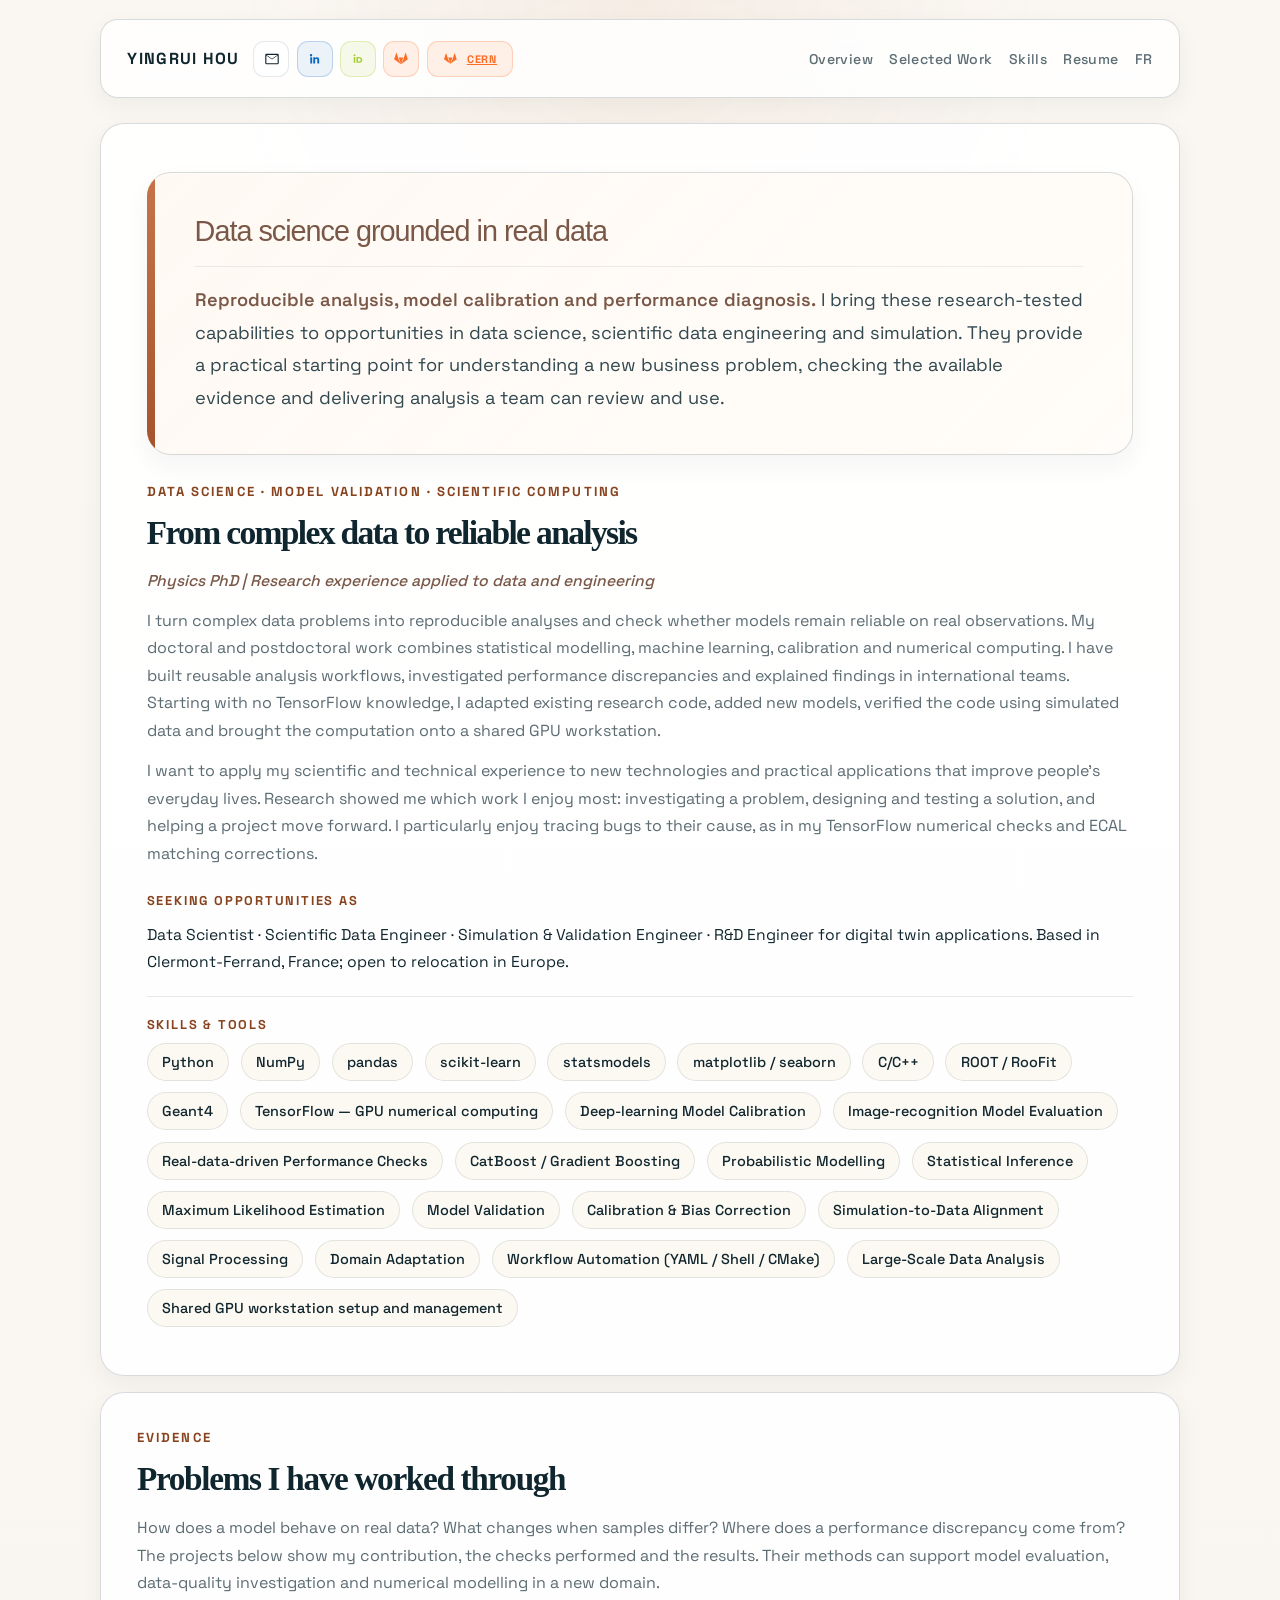
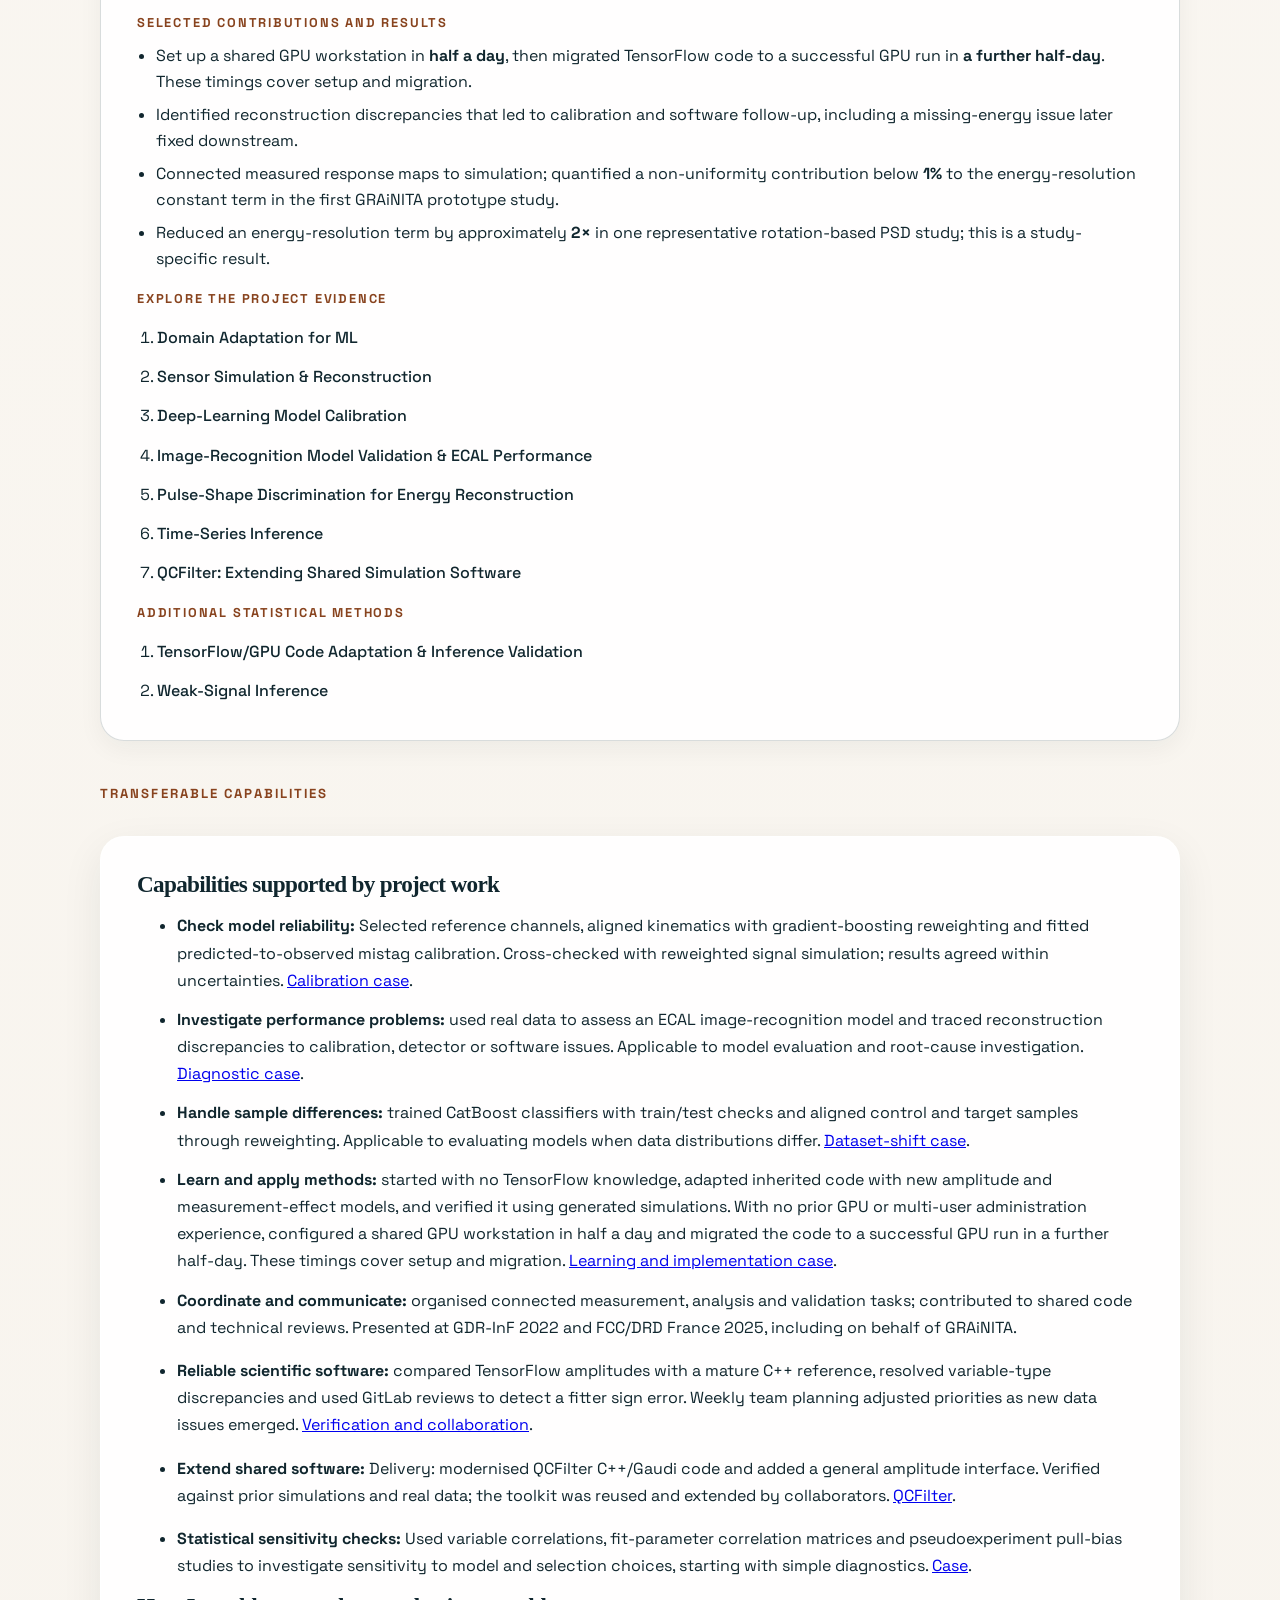
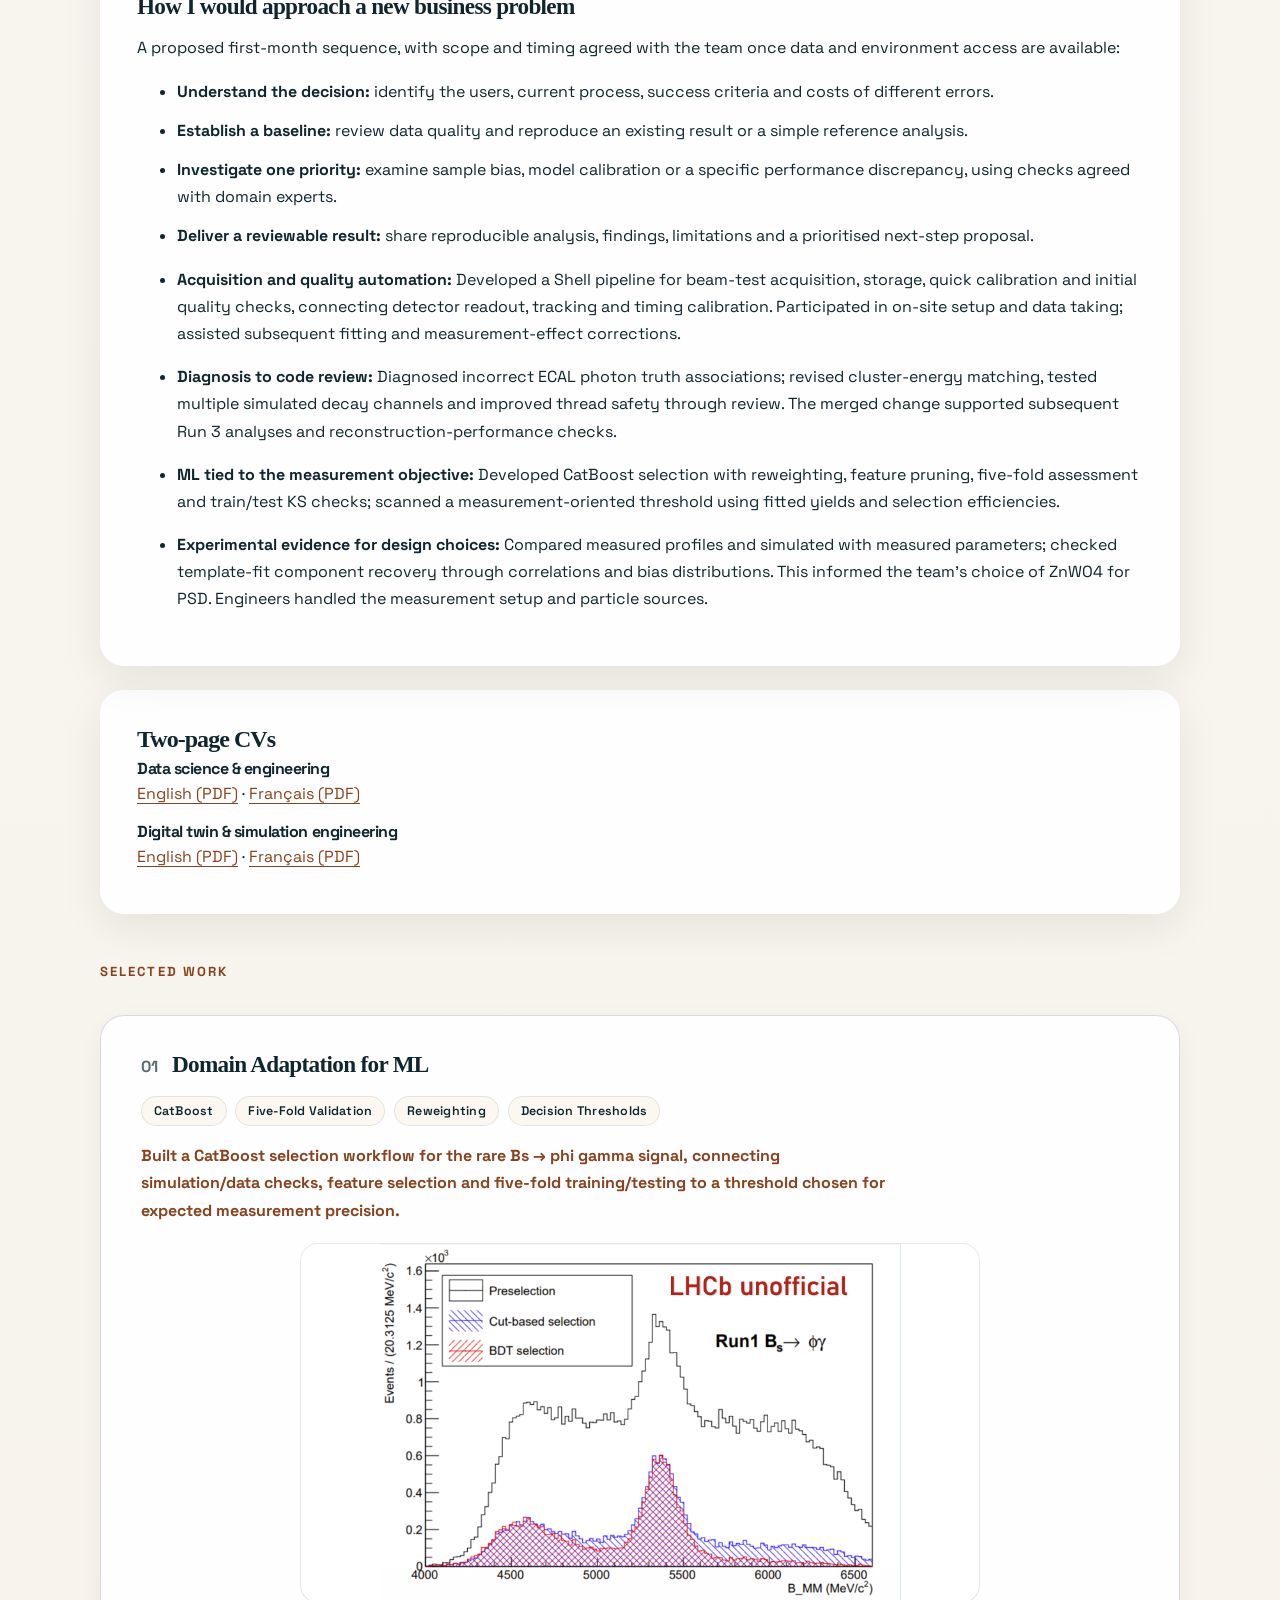
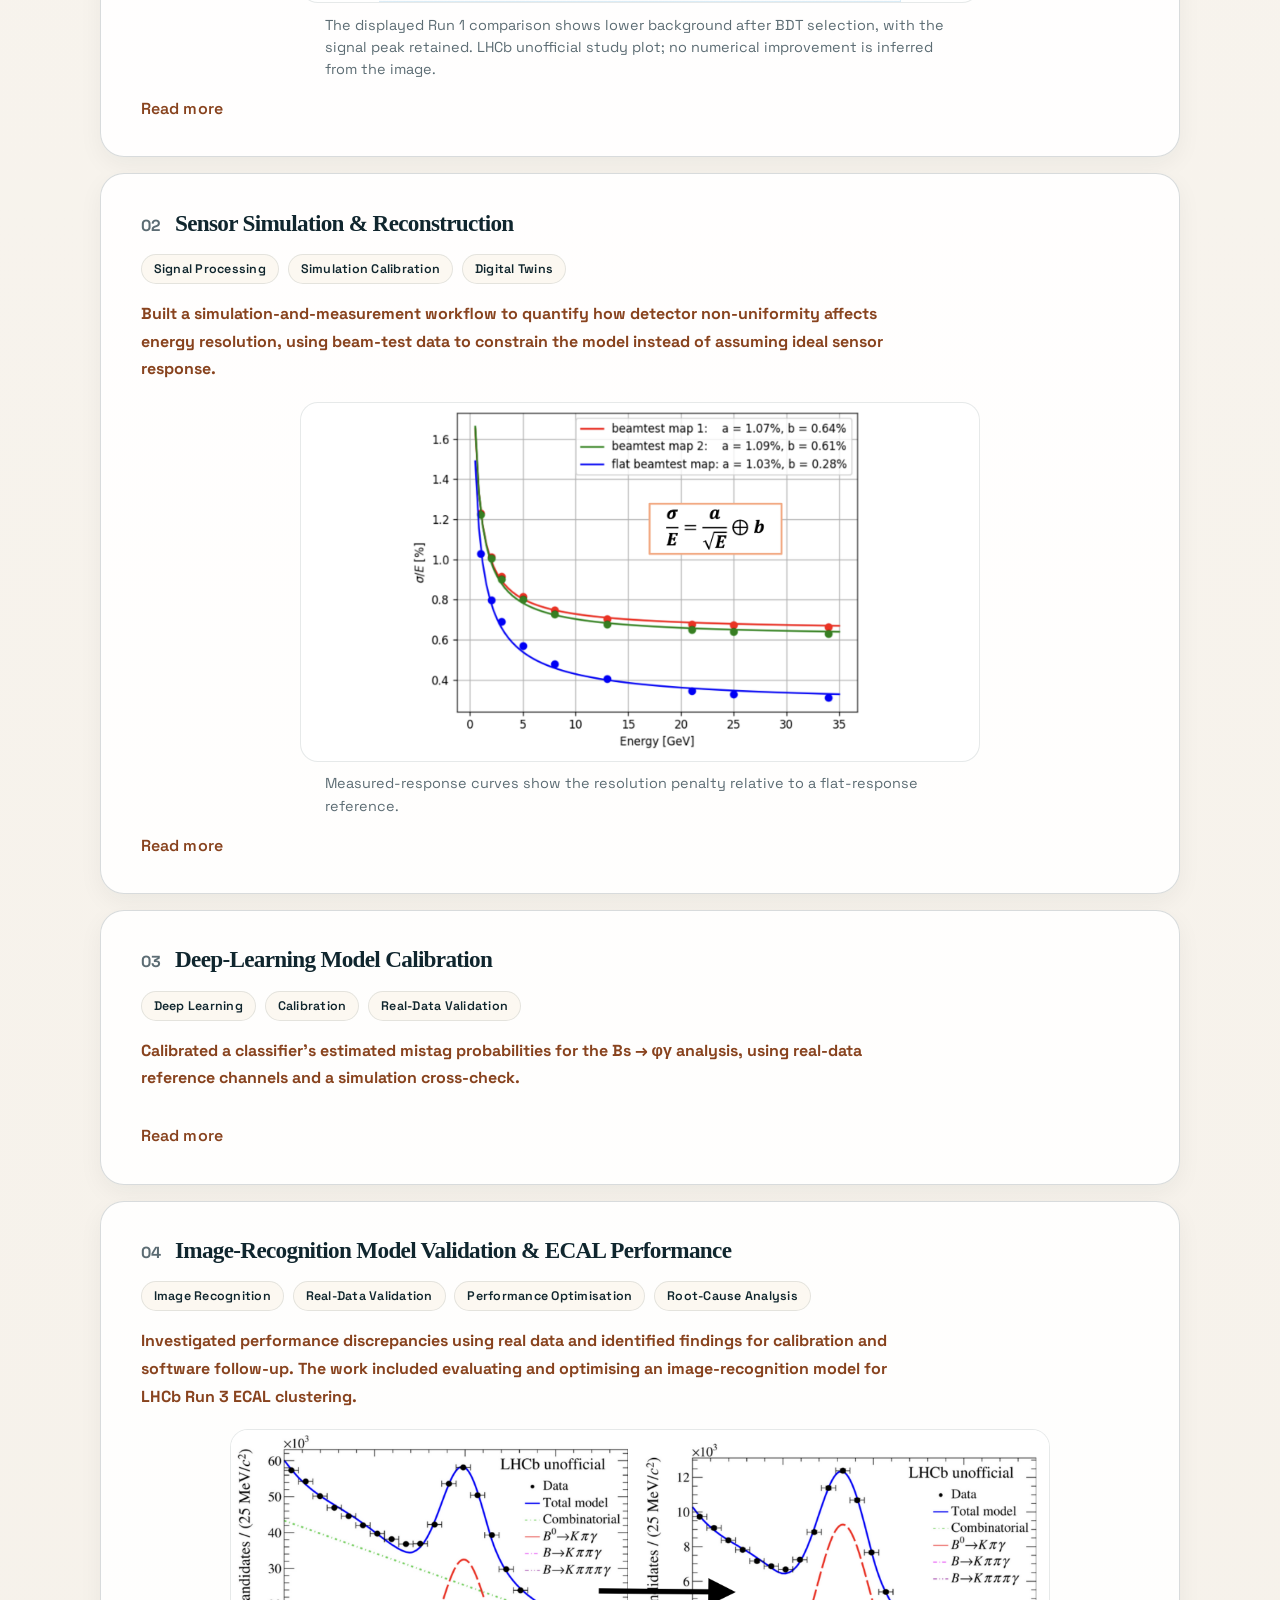
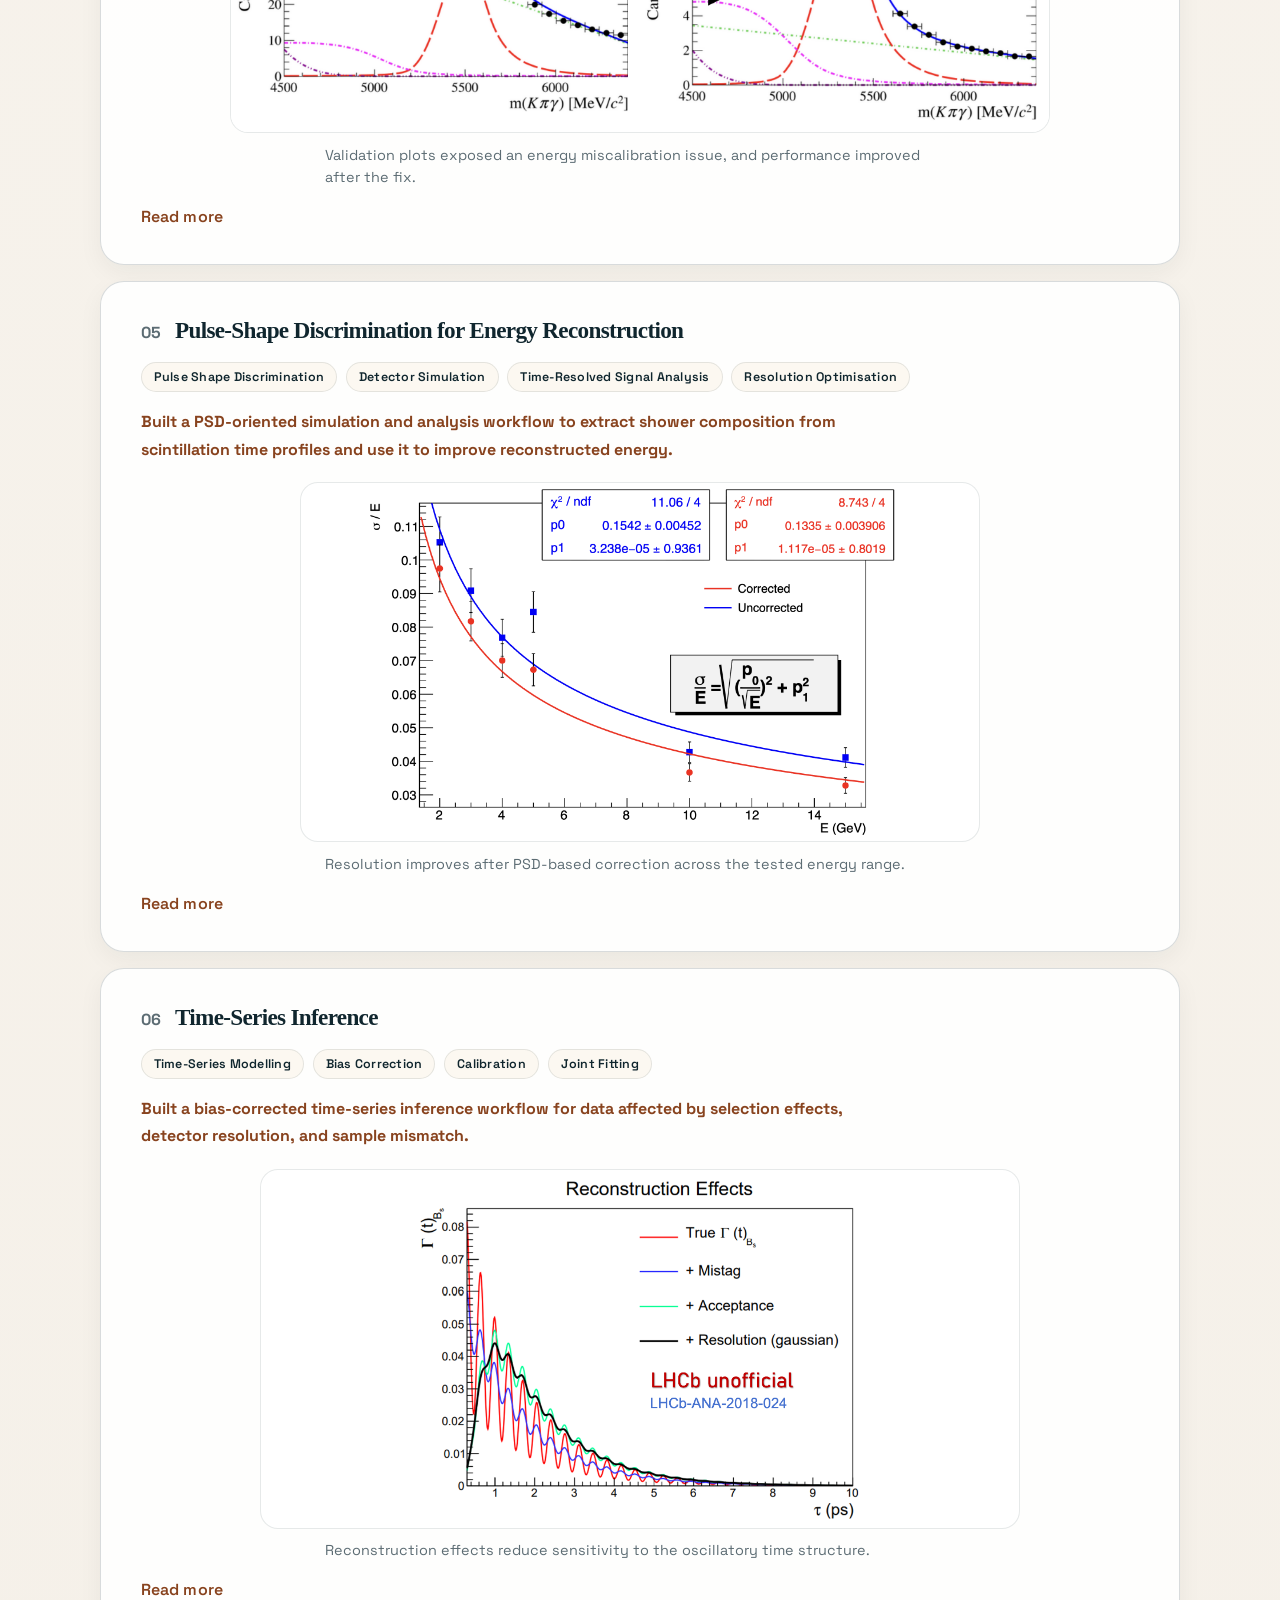
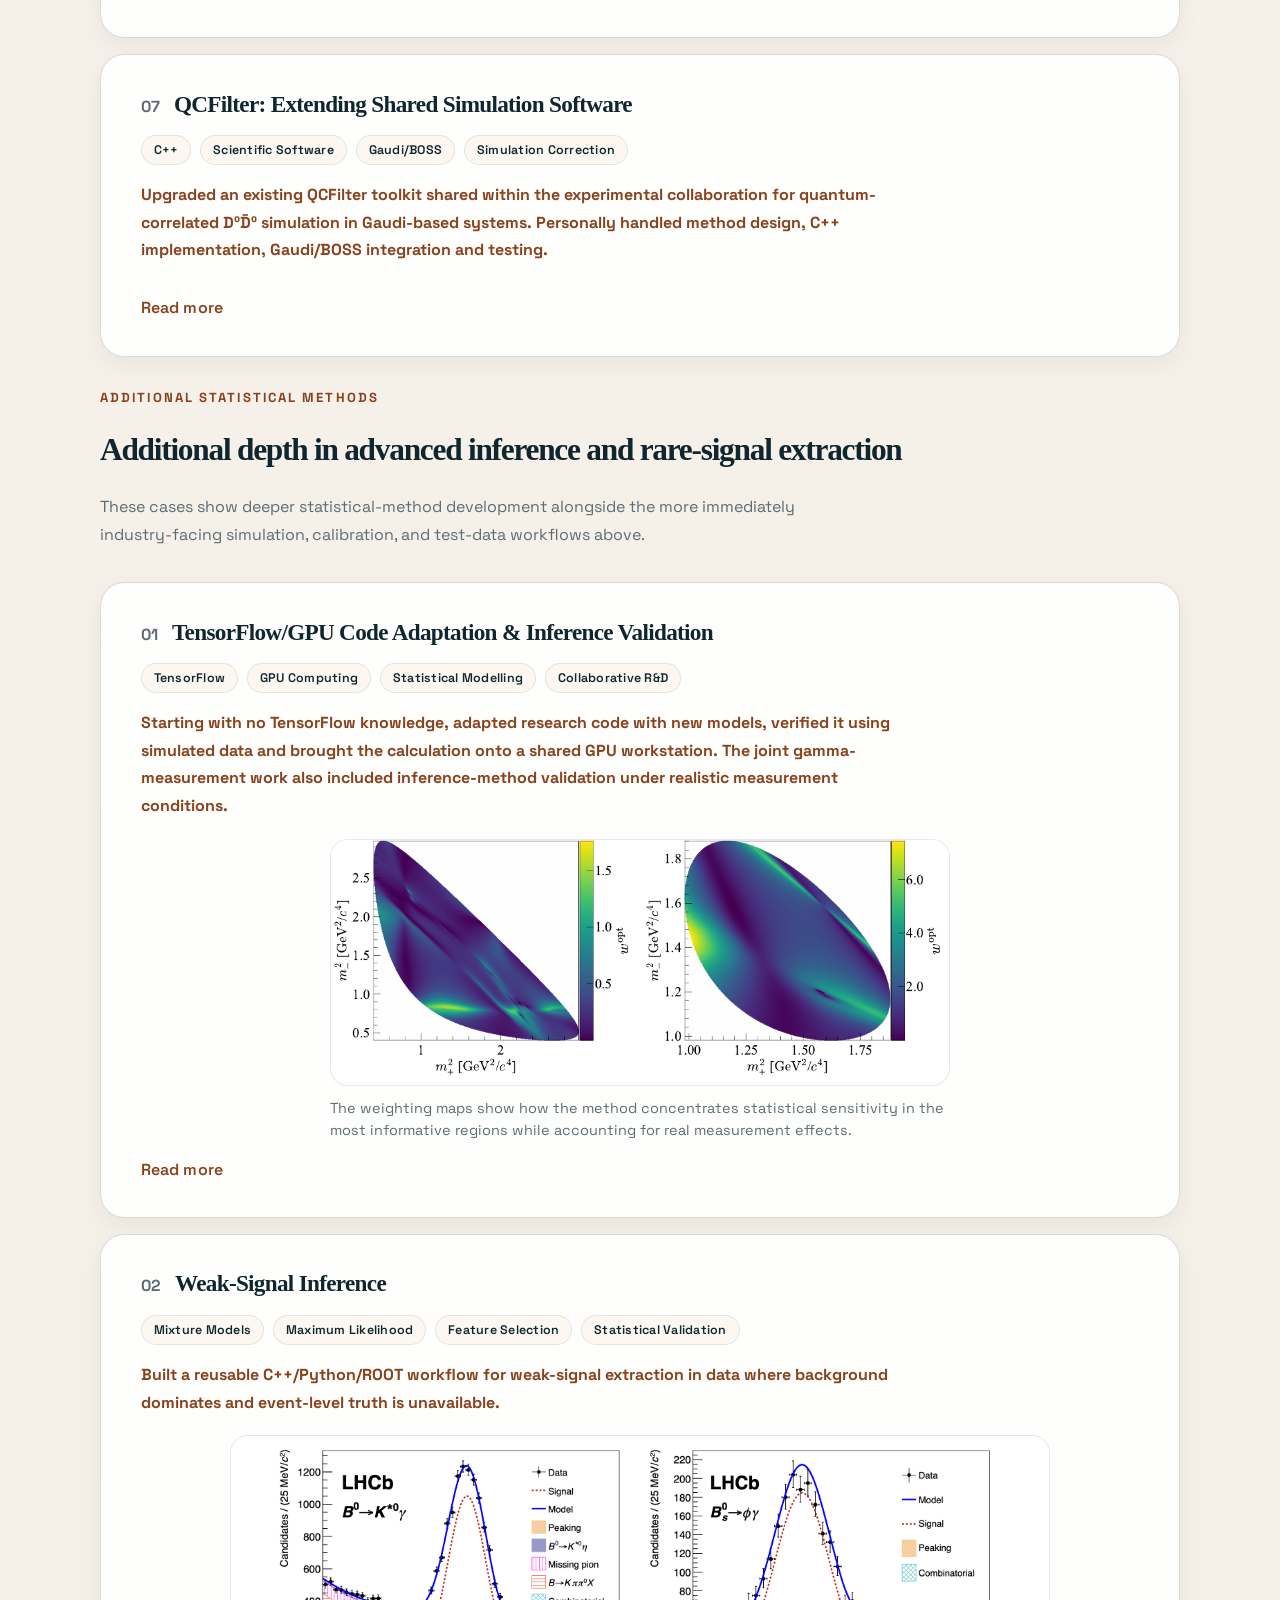
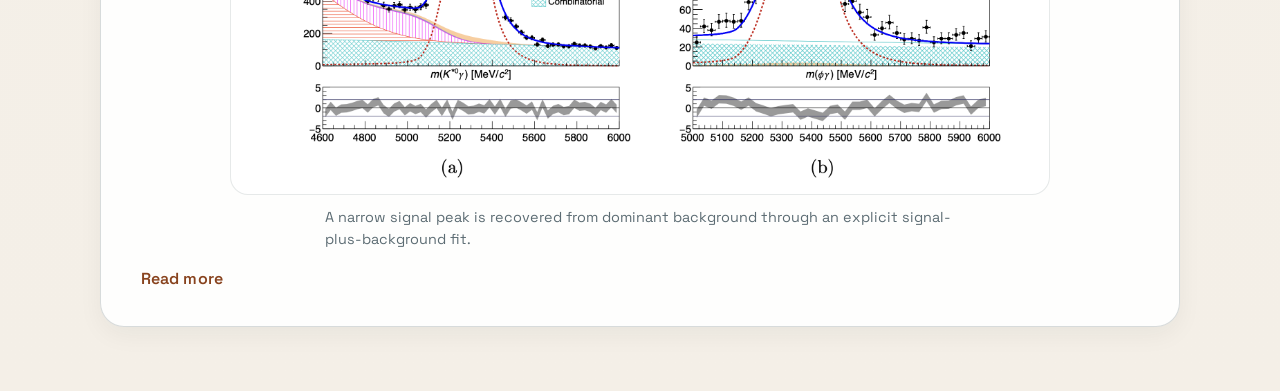
==== commit 78800444: "Document staged correlation and pseudoexperiment diagnostics" ====
--- a/index.html
+++ b/index.html
@@ -83,7 +83,7 @@
       <main>
         <section class="section" id="capabilities">
           <div class="section-heading"><p class="eyebrow">Transferable capabilities</p></div>
-          <div class="resume-card"><h3>Capabilities supported by project work</h3><ul><li><strong>Check model reliability:</strong> Selected reference channels, aligned kinematics with gradient-boosting reweighting and fitted predicted-to-observed mistag calibration. Cross-checked with reweighted signal simulation; results agreed within uncertainties. <a href="#work-9">Calibration case</a>.</li><li><strong>Investigate performance problems:</strong> used real data to assess an ECAL image-recognition model and traced reconstruction discrepancies to calibration, detector or software issues. Applicable to model evaluation and root-cause investigation. <a href="#work-6">Diagnostic case</a>.</li><li><strong>Handle sample differences:</strong> trained CatBoost classifiers with train/test checks and aligned control and target samples through reweighting. Applicable to evaluating models when data distributions differ. <a href="#work-3">Dataset-shift case</a>.</li><li><strong>Learn and apply methods:</strong> started with no TensorFlow knowledge, adapted inherited code with new amplitude and measurement-effect models, and verified it using generated simulations. With no prior GPU or multi-user administration experience, configured a shared GPU workstation in half a day and migrated the code to a successful GPU run in a further half-day. These timings cover setup and migration. <a href="#work-8">Learning and implementation case</a>.</li><li><strong>Coordinate and communicate:</strong> organised connected measurement, analysis and validation tasks; contributed to shared code and technical reviews. Presented at GDR-InF 2022 and FCC/DRD France 2025, including on behalf of GRAiNITA.</li></ul><ul><li><strong>Reliable scientific software:</strong> compared TensorFlow amplitudes with a mature C++ reference, resolved variable-type discrepancies and used GitLab reviews to detect a fitter sign error. Weekly team planning adjusted priorities as new data issues emerged. <a href="#work-8">Verification and collaboration</a>.</li></ul><ul><li><strong>Extend shared software:</strong> Delivery: modernised QCFilter C++/Gaudi code and added a general amplitude interface. Verified against prior simulations and real data; the toolkit was reused and extended by collaborators. <a href="#work-7">QCFilter</a>.</li></ul><h3>How I would approach a new business problem</h3><p>A proposed first-month sequence, with scope and timing agreed with the team once data and environment access are available:</p><ul><li><strong>Understand the decision:</strong> identify the users, current process, success criteria and costs of different errors.</li><li><strong>Establish a baseline:</strong> review data quality and reproduce an existing result or a simple reference analysis.</li><li><strong>Investigate one priority:</strong> examine sample bias, model calibration or a specific performance discrepancy, using checks agreed with domain experts.</li><li><strong>Deliver a reviewable result:</strong> share reproducible analysis, findings, limitations and a prioritised next-step proposal.</li></ul><ul><li><strong>Acquisition and quality automation:</strong> Developed a Shell pipeline for beam-test acquisition, storage, quick calibration and initial quality checks, connecting detector readout, tracking and timing calibration. Participated in on-site setup and data taking; assisted subsequent fitting and measurement-effect corrections.</li></ul><ul><li><strong>Diagnosis to code review:</strong> Diagnosed incorrect ECAL photon truth associations; revised cluster-energy matching, tested multiple simulated decay channels and improved thread safety through review. The merged change supported subsequent Run 3 analyses and reconstruction-performance checks.</li></ul><ul><li><strong>ML tied to the measurement objective:</strong> Developed CatBoost selection with reweighting, feature pruning, five-fold assessment and train/test KS checks; scanned a measurement-oriented threshold using fitted yields and selection efficiencies.</li></ul><ul><li><strong>Experimental evidence for design choices:</strong> Compared measured profiles and simulated with measured parameters; checked template-fit component recovery through correlations and bias distributions. This informed the team’s choice of ZnWO4 for PSD. Engineers handled the measurement setup and particle sources.</li></ul></div>
+          <div class="resume-card"><h3>Capabilities supported by project work</h3><ul><li><strong>Check model reliability:</strong> Selected reference channels, aligned kinematics with gradient-boosting reweighting and fitted predicted-to-observed mistag calibration. Cross-checked with reweighted signal simulation; results agreed within uncertainties. <a href="#work-9">Calibration case</a>.</li><li><strong>Investigate performance problems:</strong> used real data to assess an ECAL image-recognition model and traced reconstruction discrepancies to calibration, detector or software issues. Applicable to model evaluation and root-cause investigation. <a href="#work-6">Diagnostic case</a>.</li><li><strong>Handle sample differences:</strong> trained CatBoost classifiers with train/test checks and aligned control and target samples through reweighting. Applicable to evaluating models when data distributions differ. <a href="#work-3">Dataset-shift case</a>.</li><li><strong>Learn and apply methods:</strong> started with no TensorFlow knowledge, adapted inherited code with new amplitude and measurement-effect models, and verified it using generated simulations. With no prior GPU or multi-user administration experience, configured a shared GPU workstation in half a day and migrated the code to a successful GPU run in a further half-day. These timings cover setup and migration. <a href="#work-8">Learning and implementation case</a>.</li><li><strong>Coordinate and communicate:</strong> organised connected measurement, analysis and validation tasks; contributed to shared code and technical reviews. Presented at GDR-InF 2022 and FCC/DRD France 2025, including on behalf of GRAiNITA.</li></ul><ul><li><strong>Reliable scientific software:</strong> compared TensorFlow amplitudes with a mature C++ reference, resolved variable-type discrepancies and used GitLab reviews to detect a fitter sign error. Weekly team planning adjusted priorities as new data issues emerged. <a href="#work-8">Verification and collaboration</a>.</li></ul><ul><li><strong>Extend shared software:</strong> Delivery: modernised QCFilter C++/Gaudi code and added a general amplitude interface. Verified against prior simulations and real data; the toolkit was reused and extended by collaborators. <a href="#work-7">QCFilter</a>.</li></ul><ul><li><strong>Statistical sensitivity checks:</strong> Used variable correlations, fit-parameter correlation matrices and pseudoexperiment pull-bias studies to investigate sensitivity to model and selection choices, starting with simple diagnostics. <a href="#work-1">Case</a>.</li></ul><h3>How I would approach a new business problem</h3><p>A proposed first-month sequence, with scope and timing agreed with the team once data and environment access are available:</p><ul><li><strong>Understand the decision:</strong> identify the users, current process, success criteria and costs of different errors.</li><li><strong>Establish a baseline:</strong> review data quality and reproduce an existing result or a simple reference analysis.</li><li><strong>Investigate one priority:</strong> examine sample bias, model calibration or a specific performance discrepancy, using checks agreed with domain experts.</li><li><strong>Deliver a reviewable result:</strong> share reproducible analysis, findings, limitations and a prioritised next-step proposal.</li></ul><ul><li><strong>Acquisition and quality automation:</strong> Developed a Shell pipeline for beam-test acquisition, storage, quick calibration and initial quality checks, connecting detector readout, tracking and timing calibration. Participated in on-site setup and data taking; assisted subsequent fitting and measurement-effect corrections.</li></ul><ul><li><strong>Diagnosis to code review:</strong> Diagnosed incorrect ECAL photon truth associations; revised cluster-energy matching, tested multiple simulated decay channels and improved thread safety through review. The merged change supported subsequent Run 3 analyses and reconstruction-performance checks.</li></ul><ul><li><strong>ML tied to the measurement objective:</strong> Developed CatBoost selection with reweighting, feature pruning, five-fold assessment and train/test KS checks; scanned a measurement-oriented threshold using fitted yields and selection efficiencies.</li></ul><ul><li><strong>Experimental evidence for design choices:</strong> Compared measured profiles and simulated with measured parameters; checked template-fit component recovery through correlations and bias distributions. This informed the team’s choice of ZnWO4 for PSD. Engineers handled the measurement setup and particle sources.</li></ul></div>
         </section>
         <section class="resume-card cv-downloads" aria-label="Two-page CVs"><h2>Two-page CVs</h2><div class="cv-download"><h3>Data science &amp; engineering</h3><p><a href="assets/cv/CV_YingruiHou_DataScience_EN.pdf" download>English (PDF)</a> · <a href="assets/cv/CV_YingruiHou_DataScience_FR.pdf" download>Français (PDF)</a></p></div><div class="cv-download"><h3>Digital twin &amp; simulation engineering</h3><p><a href="assets/cv/CV_YingruiHou_DigitalTwin_EN.pdf" download>English (PDF)</a> · <a href="assets/cv/CV_YingruiHou_DigitalTwin_FR.pdf" download>Français (PDF)</a></p></div></section>
         <section class="section" id="selected-work">
@@ -282,7 +282,7 @@
     <figure class="markdown-figure"><img class="markdown-image" src="assets/selected-work/work-1/BToVG.png" alt="Weak-signal mass fit case 2" loading="lazy" /><figcaption>A narrow signal peak is recovered from dominant background through an explicit signal-plus-background fit.</figcaption></figure>
   </div>
   <div class="case-details" hidden>
-    <h3>Problem</h3><p>The analysis problem was to recover a weak signal from dominant combinatorial background without having reliable event-level truth labels. That makes simple cut-based counting fragile and forces the extraction logic to carry its own validation.</p><h3>Workflow</h3><ul><li>Implemented signal-plus-background likelihood fits to separate rare signal from background and extract stable yields under low signal-to-noise conditions.</li><li>Automated yield extraction, preselection, and branching-ratio cross-checks through analysis scripts and structured inputs rather than relying on one-off notebooks.</li><li>Validated the strategy against a higher-yield control decay and monitored yield, width, and fit stability across runs and selection settings.</li></ul><h3>Result</h3><ul><li>Turned the mass-fit strategy into reusable analysis tooling rather than a one-off fit tuned to a single dataset.</li><li>Demonstrated that the extraction logic was robust enough to support a dedicated branching-ratio measurement, which is a stronger validation than simply showing a visible peak.</li></ul><h3>Publications &amp; Reports</h3><ul><li>[Internal note: <em>Measurement of the branching fraction ratio between B0 → K∗0γ and Bs0 → ϕγ decays using the full LHCb dataset</em>] documents the signal-plus-background fits, validation logic, and final branching-ratio extraction supported by this workflow.</li></ul>
+    <h3>Problem</h3><p>The analysis problem was to recover a weak signal from dominant combinatorial background without having reliable event-level truth labels. That makes simple cut-based counting fragile and forces the extraction logic to carry its own validation.</p><h3>Workflow</h3><ul><li>Implemented signal-plus-background likelihood fits to separate rare signal from background and extract stable yields under low signal-to-noise conditions.</li><li>Automated yield extraction, preselection, and branching-ratio cross-checks through analysis scripts and structured inputs rather than relying on one-off notebooks.</li><li>Validated the strategy against a higher-yield control decay and monitored yield, width, and fit stability across runs and selection settings.</li></ul><h3>Personal validation practice</h3><p>Used a staged diagnostic approach, usually starting with the simplest check: 1. Examined variable correlation coefficients to identify evident associations. 2. Inspected fit-result correlation matrices to investigate relationships among fitted parameters and model components. 3. Ran pseudoexperiments to study whether pull-distribution bias changed with model choices and selection conditions.</p><p>This combines inexpensive screening with simulation-based sensitivity checks when examining the reliability of an inferred result.</p><h3>Result</h3><ul><li>Turned the mass-fit strategy into reusable analysis tooling rather than a one-off fit tuned to a single dataset.</li><li>Demonstrated that the extraction logic was robust enough to support a dedicated branching-ratio measurement, which is a stronger validation than simply showing a visible peak.</li></ul><h3>Publications &amp; Reports</h3><ul><li>[Internal note: <em>Measurement of the branching fraction ratio between B0 → K∗0γ and Bs0 → ϕγ decays using the full LHCb dataset</em>] documents the signal-plus-background fits, validation logic, and final branching-ratio extraction supported by this workflow.</li></ul>
   <p class="case-meta"><strong>Methods:</strong> likelihood fitting, control-sample validation, reproducible yield workflows</p>
   <p class="impact-note"><strong>Impact:</strong> turned rare-signal extraction into a reproducible workflow with stability checks and auditable validation logic.</p>
   <p class="impact">Industry relevance: Rare Event Analytics | Anomaly Detection | Weakly Labeled Systems</p>
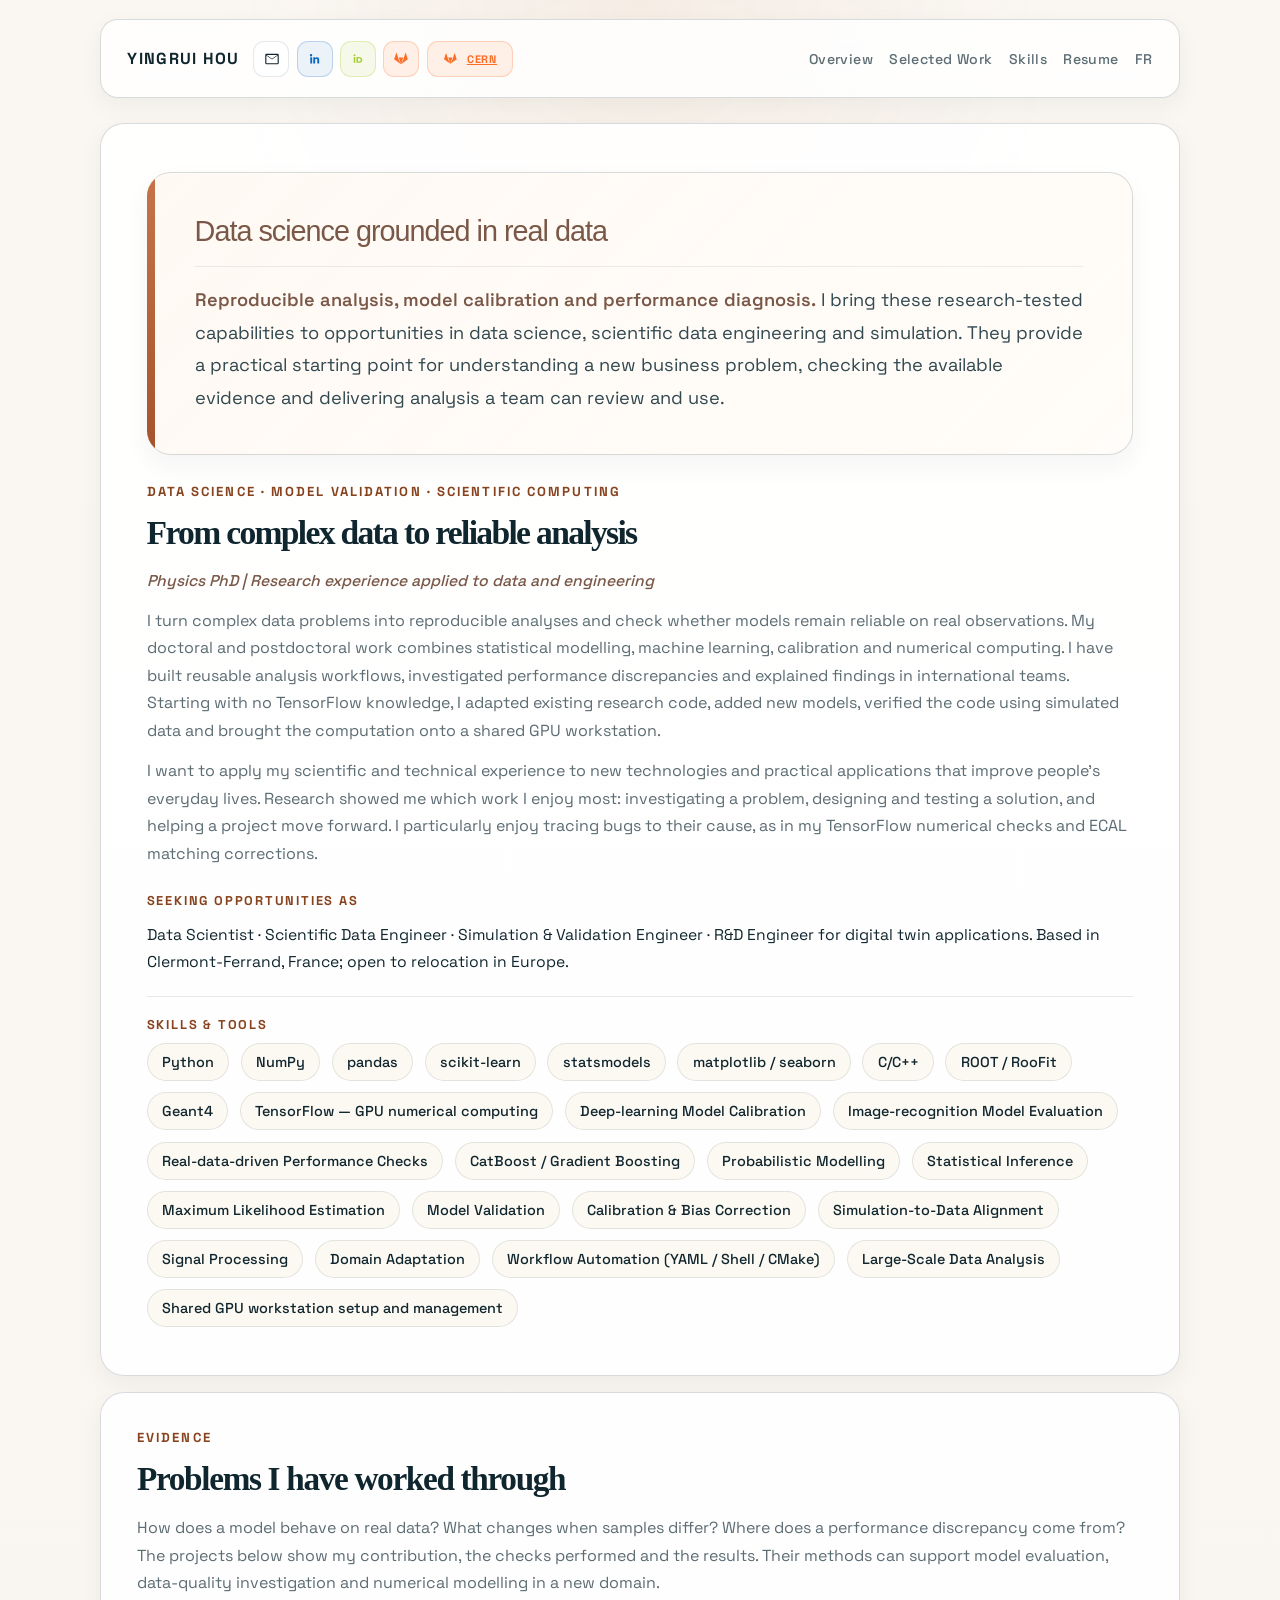
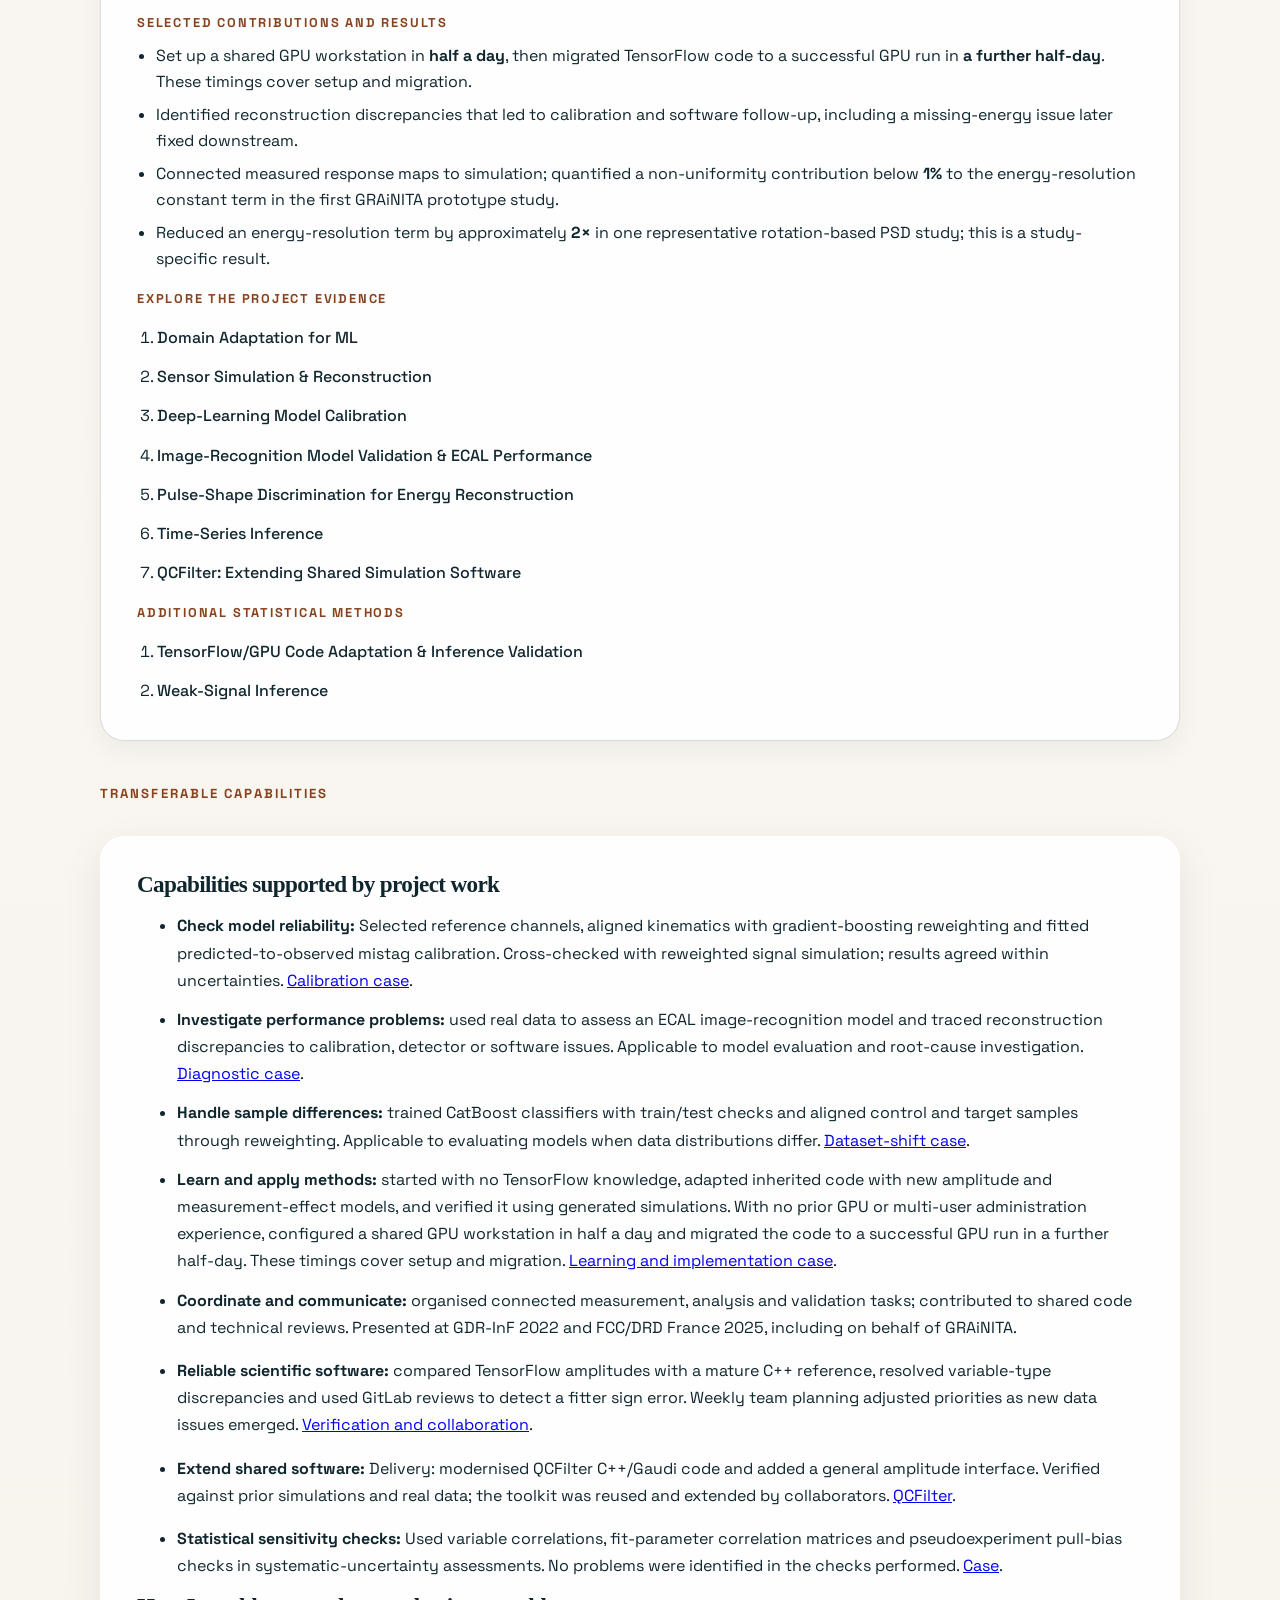
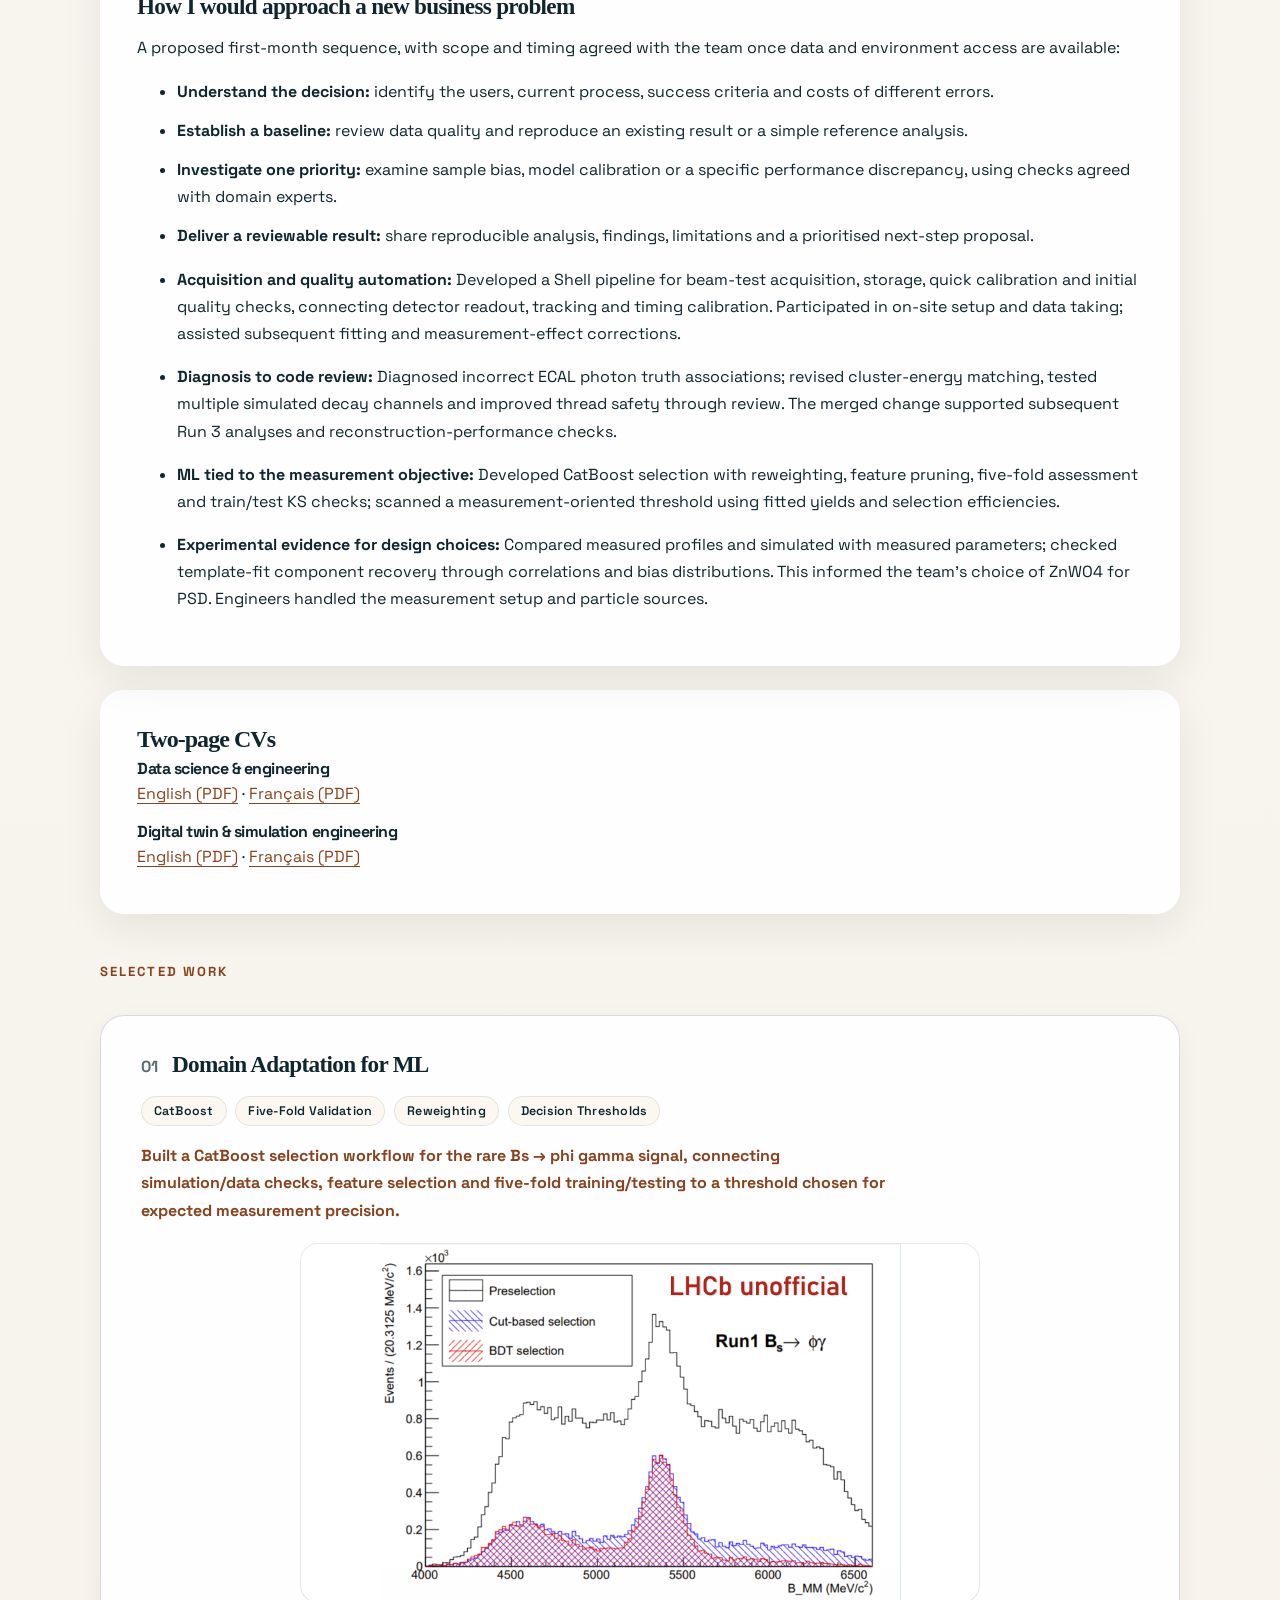
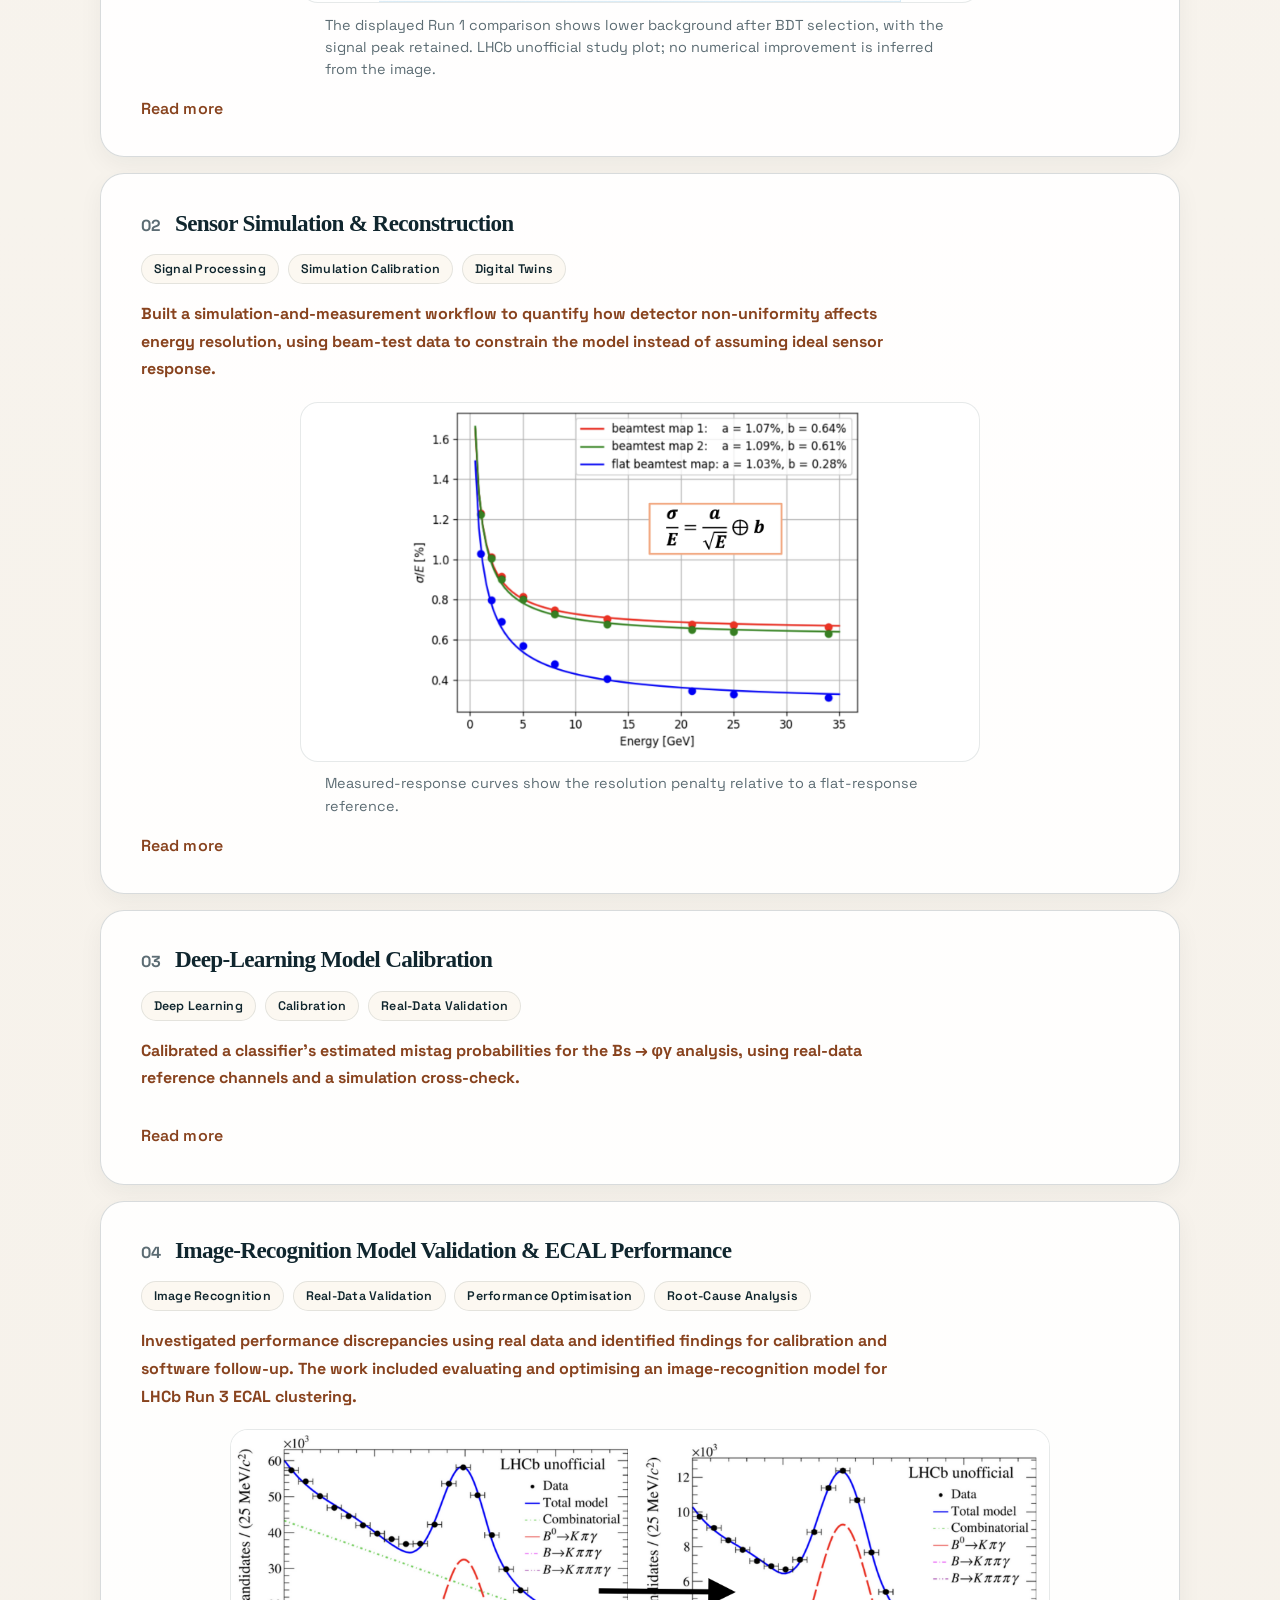
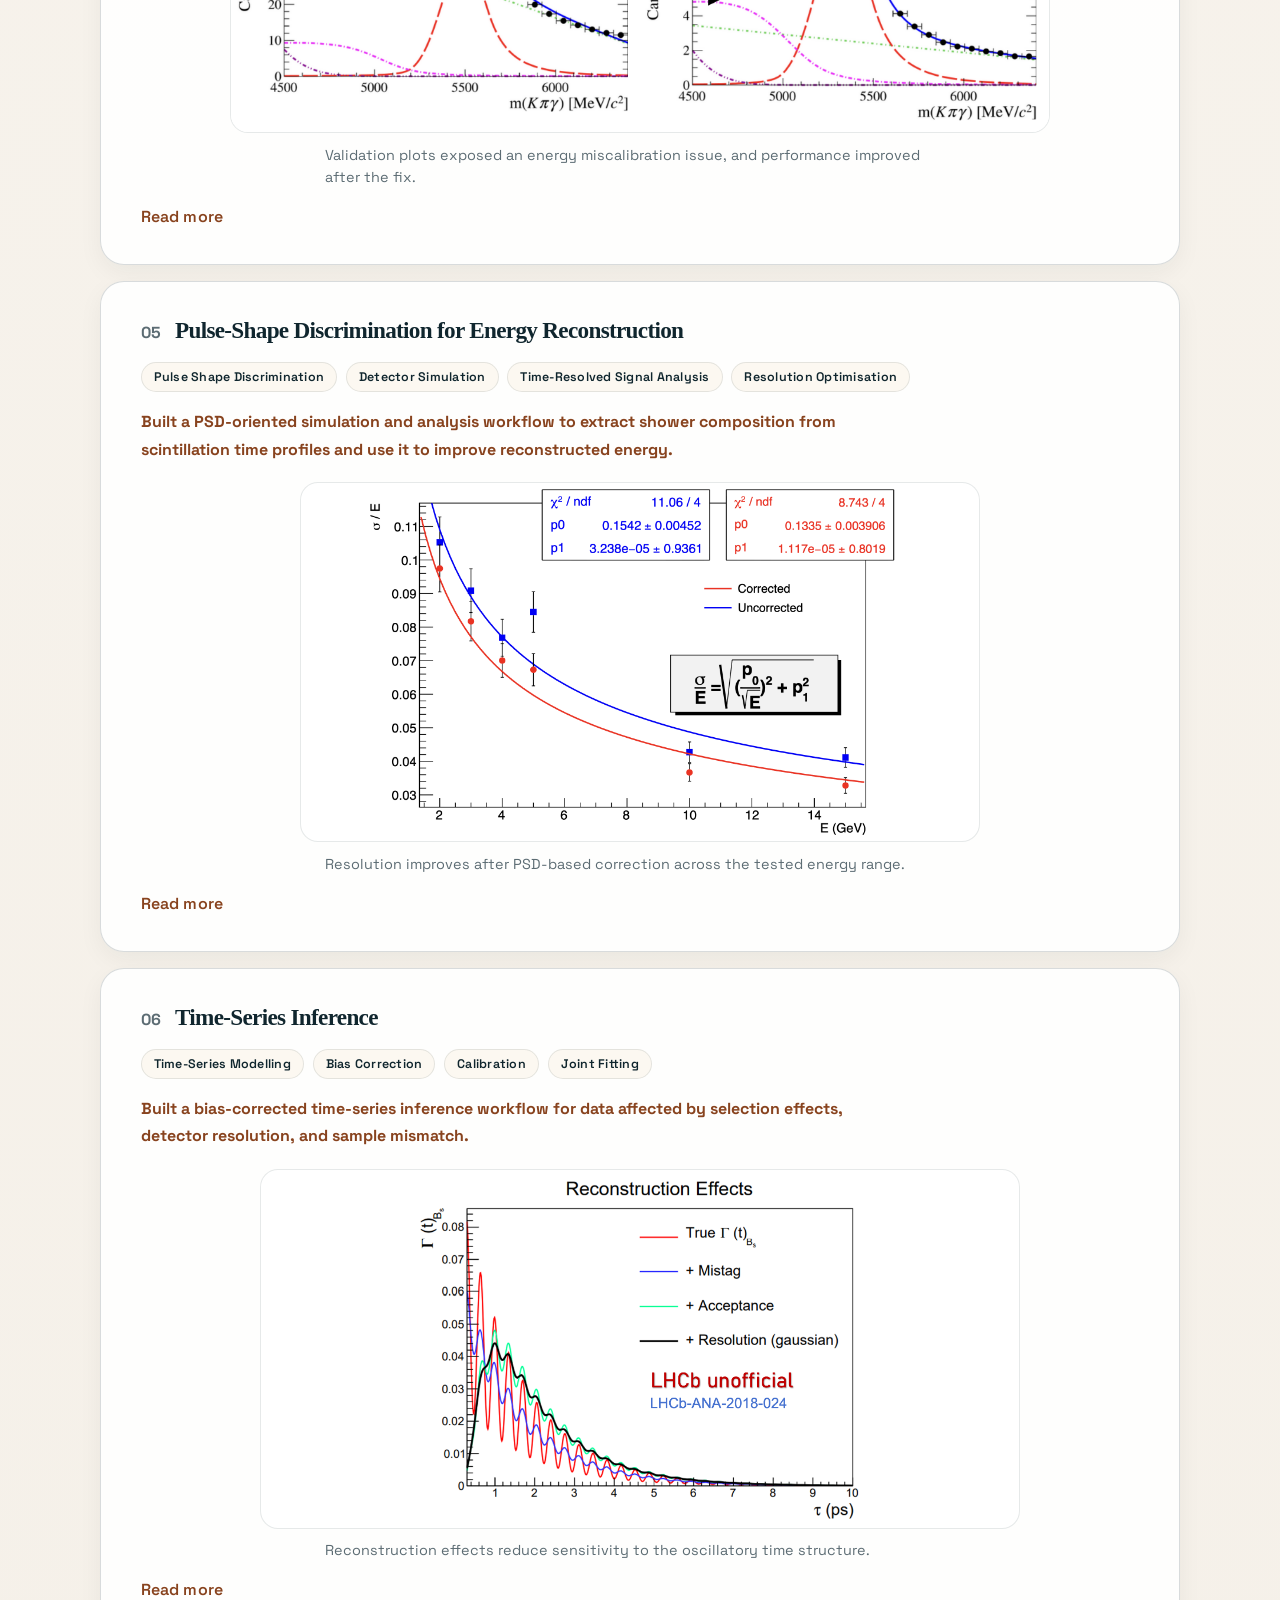
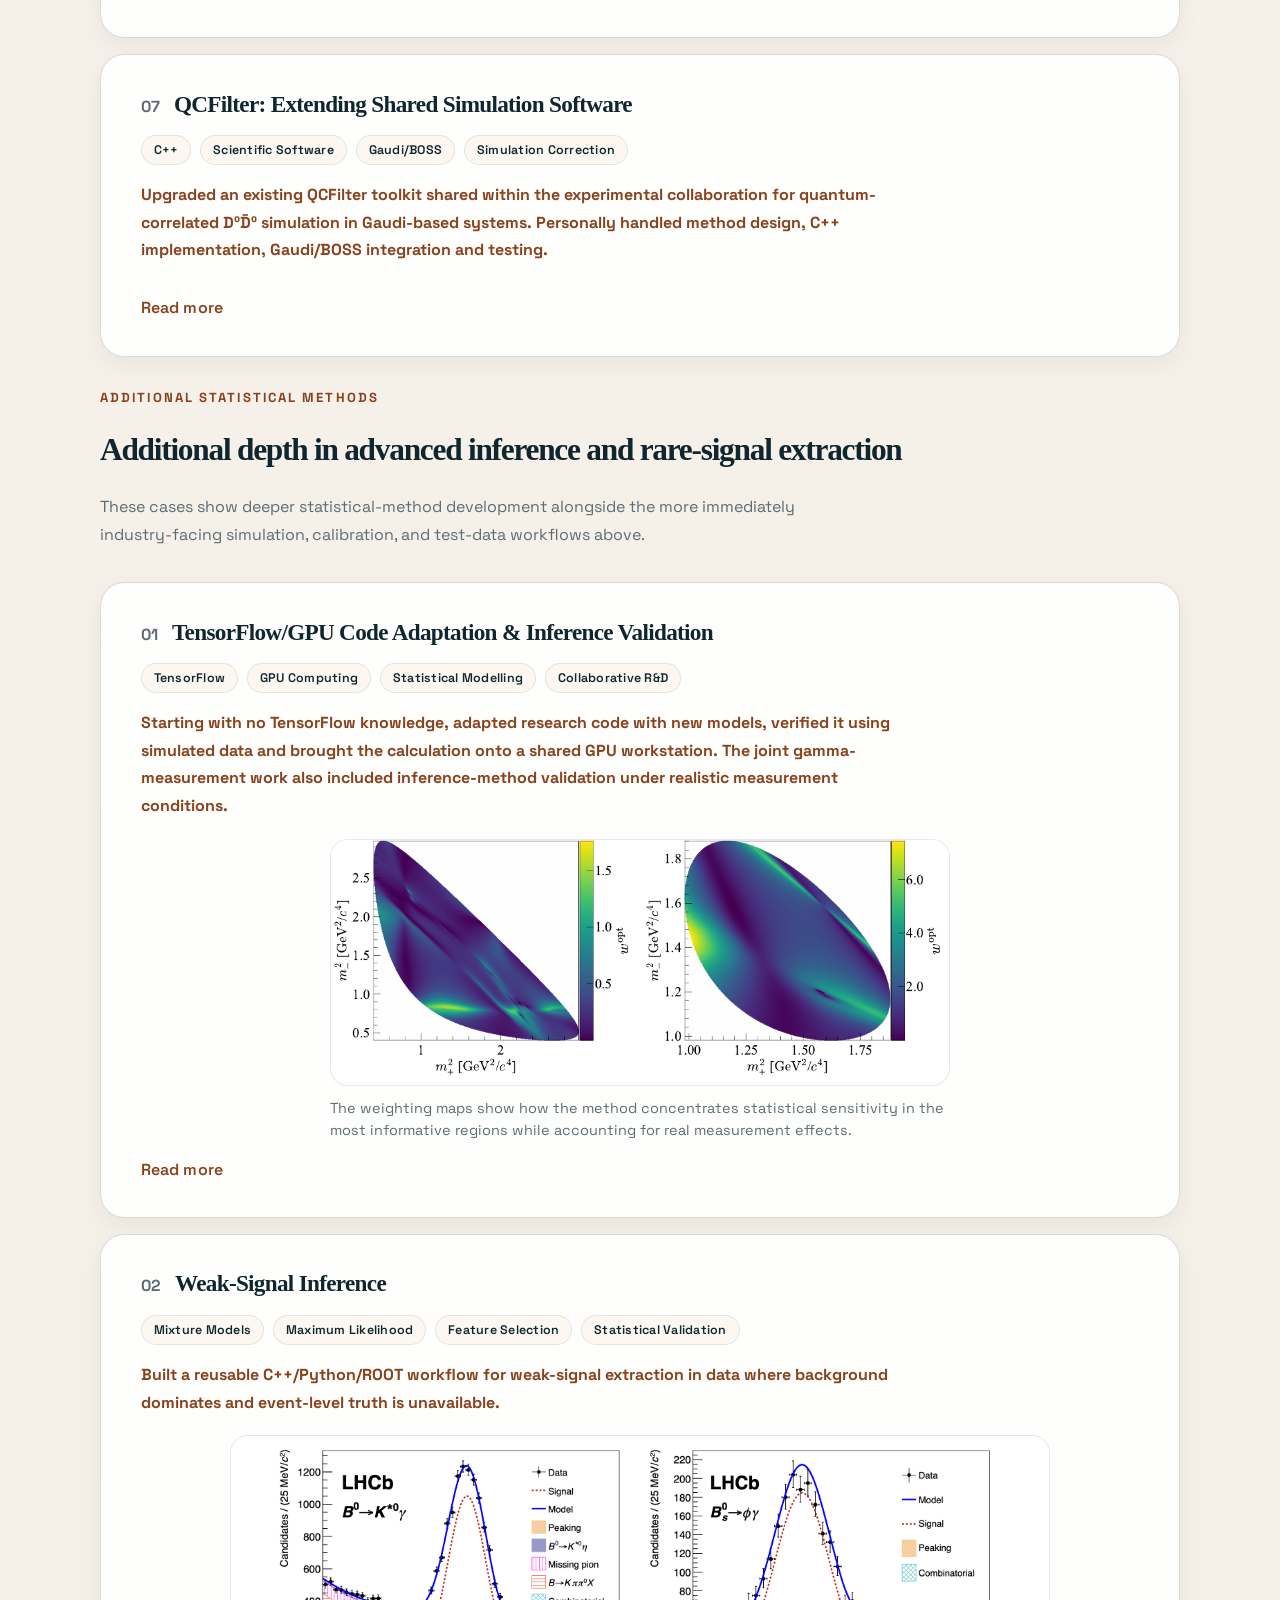
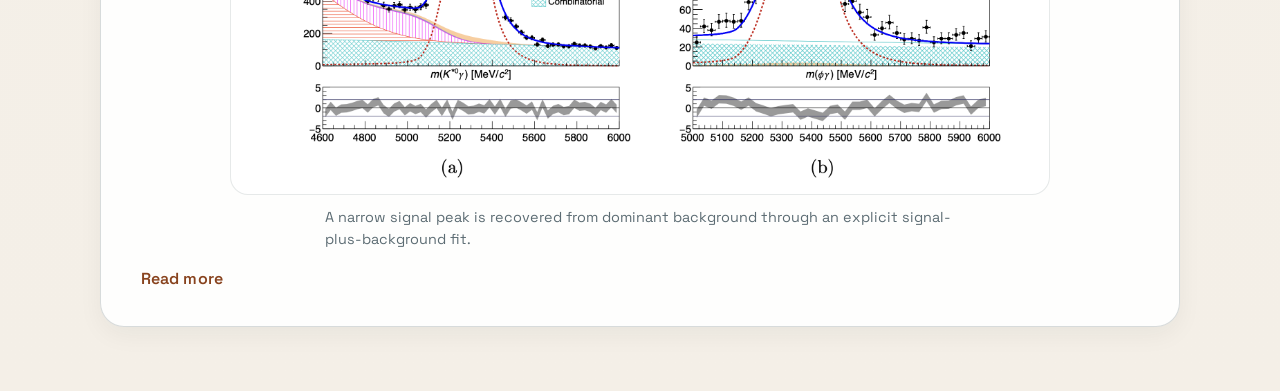
==== commit 1c6efdea: "Record completed systematic-uncertainty checks and observed outcome" ====
--- a/index.html
+++ b/index.html
@@ -83,7 +83,7 @@
       <main>
         <section class="section" id="capabilities">
           <div class="section-heading"><p class="eyebrow">Transferable capabilities</p></div>
-          <div class="resume-card"><h3>Capabilities supported by project work</h3><ul><li><strong>Check model reliability:</strong> Selected reference channels, aligned kinematics with gradient-boosting reweighting and fitted predicted-to-observed mistag calibration. Cross-checked with reweighted signal simulation; results agreed within uncertainties. <a href="#work-9">Calibration case</a>.</li><li><strong>Investigate performance problems:</strong> used real data to assess an ECAL image-recognition model and traced reconstruction discrepancies to calibration, detector or software issues. Applicable to model evaluation and root-cause investigation. <a href="#work-6">Diagnostic case</a>.</li><li><strong>Handle sample differences:</strong> trained CatBoost classifiers with train/test checks and aligned control and target samples through reweighting. Applicable to evaluating models when data distributions differ. <a href="#work-3">Dataset-shift case</a>.</li><li><strong>Learn and apply methods:</strong> started with no TensorFlow knowledge, adapted inherited code with new amplitude and measurement-effect models, and verified it using generated simulations. With no prior GPU or multi-user administration experience, configured a shared GPU workstation in half a day and migrated the code to a successful GPU run in a further half-day. These timings cover setup and migration. <a href="#work-8">Learning and implementation case</a>.</li><li><strong>Coordinate and communicate:</strong> organised connected measurement, analysis and validation tasks; contributed to shared code and technical reviews. Presented at GDR-InF 2022 and FCC/DRD France 2025, including on behalf of GRAiNITA.</li></ul><ul><li><strong>Reliable scientific software:</strong> compared TensorFlow amplitudes with a mature C++ reference, resolved variable-type discrepancies and used GitLab reviews to detect a fitter sign error. Weekly team planning adjusted priorities as new data issues emerged. <a href="#work-8">Verification and collaboration</a>.</li></ul><ul><li><strong>Extend shared software:</strong> Delivery: modernised QCFilter C++/Gaudi code and added a general amplitude interface. Verified against prior simulations and real data; the toolkit was reused and extended by collaborators. <a href="#work-7">QCFilter</a>.</li></ul><ul><li><strong>Statistical sensitivity checks:</strong> Used variable correlations, fit-parameter correlation matrices and pseudoexperiment pull-bias studies to investigate sensitivity to model and selection choices, starting with simple diagnostics. <a href="#work-1">Case</a>.</li></ul><h3>How I would approach a new business problem</h3><p>A proposed first-month sequence, with scope and timing agreed with the team once data and environment access are available:</p><ul><li><strong>Understand the decision:</strong> identify the users, current process, success criteria and costs of different errors.</li><li><strong>Establish a baseline:</strong> review data quality and reproduce an existing result or a simple reference analysis.</li><li><strong>Investigate one priority:</strong> examine sample bias, model calibration or a specific performance discrepancy, using checks agreed with domain experts.</li><li><strong>Deliver a reviewable result:</strong> share reproducible analysis, findings, limitations and a prioritised next-step proposal.</li></ul><ul><li><strong>Acquisition and quality automation:</strong> Developed a Shell pipeline for beam-test acquisition, storage, quick calibration and initial quality checks, connecting detector readout, tracking and timing calibration. Participated in on-site setup and data taking; assisted subsequent fitting and measurement-effect corrections.</li></ul><ul><li><strong>Diagnosis to code review:</strong> Diagnosed incorrect ECAL photon truth associations; revised cluster-energy matching, tested multiple simulated decay channels and improved thread safety through review. The merged change supported subsequent Run 3 analyses and reconstruction-performance checks.</li></ul><ul><li><strong>ML tied to the measurement objective:</strong> Developed CatBoost selection with reweighting, feature pruning, five-fold assessment and train/test KS checks; scanned a measurement-oriented threshold using fitted yields and selection efficiencies.</li></ul><ul><li><strong>Experimental evidence for design choices:</strong> Compared measured profiles and simulated with measured parameters; checked template-fit component recovery through correlations and bias distributions. This informed the team’s choice of ZnWO4 for PSD. Engineers handled the measurement setup and particle sources.</li></ul></div>
+          <div class="resume-card"><h3>Capabilities supported by project work</h3><ul><li><strong>Check model reliability:</strong> Selected reference channels, aligned kinematics with gradient-boosting reweighting and fitted predicted-to-observed mistag calibration. Cross-checked with reweighted signal simulation; results agreed within uncertainties. <a href="#work-9">Calibration case</a>.</li><li><strong>Investigate performance problems:</strong> used real data to assess an ECAL image-recognition model and traced reconstruction discrepancies to calibration, detector or software issues. Applicable to model evaluation and root-cause investigation. <a href="#work-6">Diagnostic case</a>.</li><li><strong>Handle sample differences:</strong> trained CatBoost classifiers with train/test checks and aligned control and target samples through reweighting. Applicable to evaluating models when data distributions differ. <a href="#work-3">Dataset-shift case</a>.</li><li><strong>Learn and apply methods:</strong> started with no TensorFlow knowledge, adapted inherited code with new amplitude and measurement-effect models, and verified it using generated simulations. With no prior GPU or multi-user administration experience, configured a shared GPU workstation in half a day and migrated the code to a successful GPU run in a further half-day. These timings cover setup and migration. <a href="#work-8">Learning and implementation case</a>.</li><li><strong>Coordinate and communicate:</strong> organised connected measurement, analysis and validation tasks; contributed to shared code and technical reviews. Presented at GDR-InF 2022 and FCC/DRD France 2025, including on behalf of GRAiNITA.</li></ul><ul><li><strong>Reliable scientific software:</strong> compared TensorFlow amplitudes with a mature C++ reference, resolved variable-type discrepancies and used GitLab reviews to detect a fitter sign error. Weekly team planning adjusted priorities as new data issues emerged. <a href="#work-8">Verification and collaboration</a>.</li></ul><ul><li><strong>Extend shared software:</strong> Delivery: modernised QCFilter C++/Gaudi code and added a general amplitude interface. Verified against prior simulations and real data; the toolkit was reused and extended by collaborators. <a href="#work-7">QCFilter</a>.</li></ul><ul><li><strong>Statistical sensitivity checks:</strong> Used variable correlations, fit-parameter correlation matrices and pseudoexperiment pull-bias checks in systematic-uncertainty assessments. No problems were identified in the checks performed. <a href="#work-1">Case</a>.</li></ul><h3>How I would approach a new business problem</h3><p>A proposed first-month sequence, with scope and timing agreed with the team once data and environment access are available:</p><ul><li><strong>Understand the decision:</strong> identify the users, current process, success criteria and costs of different errors.</li><li><strong>Establish a baseline:</strong> review data quality and reproduce an existing result or a simple reference analysis.</li><li><strong>Investigate one priority:</strong> examine sample bias, model calibration or a specific performance discrepancy, using checks agreed with domain experts.</li><li><strong>Deliver a reviewable result:</strong> share reproducible analysis, findings, limitations and a prioritised next-step proposal.</li></ul><ul><li><strong>Acquisition and quality automation:</strong> Developed a Shell pipeline for beam-test acquisition, storage, quick calibration and initial quality checks, connecting detector readout, tracking and timing calibration. Participated in on-site setup and data taking; assisted subsequent fitting and measurement-effect corrections.</li></ul><ul><li><strong>Diagnosis to code review:</strong> Diagnosed incorrect ECAL photon truth associations; revised cluster-energy matching, tested multiple simulated decay channels and improved thread safety through review. The merged change supported subsequent Run 3 analyses and reconstruction-performance checks.</li></ul><ul><li><strong>ML tied to the measurement objective:</strong> Developed CatBoost selection with reweighting, feature pruning, five-fold assessment and train/test KS checks; scanned a measurement-oriented threshold using fitted yields and selection efficiencies.</li></ul><ul><li><strong>Experimental evidence for design choices:</strong> Compared measured profiles and simulated with measured parameters; checked template-fit component recovery through correlations and bias distributions. This informed the team’s choice of ZnWO4 for PSD. Engineers handled the measurement setup and particle sources.</li></ul></div>
         </section>
         <section class="resume-card cv-downloads" aria-label="Two-page CVs"><h2>Two-page CVs</h2><div class="cv-download"><h3>Data science &amp; engineering</h3><p><a href="assets/cv/CV_YingruiHou_DataScience_EN.pdf" download>English (PDF)</a> · <a href="assets/cv/CV_YingruiHou_DataScience_FR.pdf" download>Français (PDF)</a></p></div><div class="cv-download"><h3>Digital twin &amp; simulation engineering</h3><p><a href="assets/cv/CV_YingruiHou_DigitalTwin_EN.pdf" download>English (PDF)</a> · <a href="assets/cv/CV_YingruiHou_DigitalTwin_FR.pdf" download>Français (PDF)</a></p></div></section>
         <section class="section" id="selected-work">
@@ -282,7 +282,7 @@
     <figure class="markdown-figure"><img class="markdown-image" src="assets/selected-work/work-1/BToVG.png" alt="Weak-signal mass fit case 2" loading="lazy" /><figcaption>A narrow signal peak is recovered from dominant background through an explicit signal-plus-background fit.</figcaption></figure>
   </div>
   <div class="case-details" hidden>
-    <h3>Problem</h3><p>The analysis problem was to recover a weak signal from dominant combinatorial background without having reliable event-level truth labels. That makes simple cut-based counting fragile and forces the extraction logic to carry its own validation.</p><h3>Workflow</h3><ul><li>Implemented signal-plus-background likelihood fits to separate rare signal from background and extract stable yields under low signal-to-noise conditions.</li><li>Automated yield extraction, preselection, and branching-ratio cross-checks through analysis scripts and structured inputs rather than relying on one-off notebooks.</li><li>Validated the strategy against a higher-yield control decay and monitored yield, width, and fit stability across runs and selection settings.</li></ul><h3>Personal validation practice</h3><p>Used a staged diagnostic approach, usually starting with the simplest check: 1. Examined variable correlation coefficients to identify evident associations. 2. Inspected fit-result correlation matrices to investigate relationships among fitted parameters and model components. 3. Ran pseudoexperiments to study whether pull-distribution bias changed with model choices and selection conditions.</p><p>This combines inexpensive screening with simulation-based sensitivity checks when examining the reliability of an inferred result.</p><h3>Result</h3><ul><li>Turned the mass-fit strategy into reusable analysis tooling rather than a one-off fit tuned to a single dataset.</li><li>Demonstrated that the extraction logic was robust enough to support a dedicated branching-ratio measurement, which is a stronger validation than simply showing a visible peak.</li></ul><h3>Publications &amp; Reports</h3><ul><li>[Internal note: <em>Measurement of the branching fraction ratio between B0 → K∗0γ and Bs0 → ϕγ decays using the full LHCb dataset</em>] documents the signal-plus-background fits, validation logic, and final branching-ratio extraction supported by this workflow.</li></ul>
+    <h3>Problem</h3><p>The analysis problem was to recover a weak signal from dominant combinatorial background without having reliable event-level truth labels. That makes simple cut-based counting fragile and forces the extraction logic to carry its own validation.</p><h3>Workflow</h3><ul><li>Implemented signal-plus-background likelihood fits to separate rare signal from background and extract stable yields under low signal-to-noise conditions.</li><li>Automated yield extraction, preselection, and branching-ratio cross-checks through analysis scripts and structured inputs rather than relying on one-off notebooks.</li><li>Validated the strategy against a higher-yield control decay and monitored yield, width, and fit stability across runs and selection settings.</li></ul><h3>Personal validation practice</h3><p>Used a staged diagnostic approach, usually starting with the simplest check: 1. Examined variable correlation coefficients to identify evident associations. 2. Inspected fit-result correlation matrices to investigate relationships among fitted parameters and model components. 3. Ran pseudoexperiments to study whether pull-distribution bias changed with model choices and selection conditions.</p><p>This combines inexpensive screening with simulation-based sensitivity checks when examining the reliability of an inferred result.</p><p>These checks did not identify problems in the analyses described. I included them in the systematic-uncertainty assessment of each analysis.</p><h3>Result</h3><ul><li>Turned the mass-fit strategy into reusable analysis tooling rather than a one-off fit tuned to a single dataset.</li><li>Demonstrated that the extraction logic was robust enough to support a dedicated branching-ratio measurement, which is a stronger validation than simply showing a visible peak.</li></ul><h3>Publications &amp; Reports</h3><ul><li>[Internal note: <em>Measurement of the branching fraction ratio between B0 → K∗0γ and Bs0 → ϕγ decays using the full LHCb dataset</em>] documents the signal-plus-background fits, validation logic, and final branching-ratio extraction supported by this workflow.</li></ul>
   <p class="case-meta"><strong>Methods:</strong> likelihood fitting, control-sample validation, reproducible yield workflows</p>
   <p class="impact-note"><strong>Impact:</strong> turned rare-signal extraction into a reproducible workflow with stability checks and auditable validation logic.</p>
   <p class="impact">Industry relevance: Rare Event Analytics | Anomaly Detection | Weakly Labeled Systems</p>
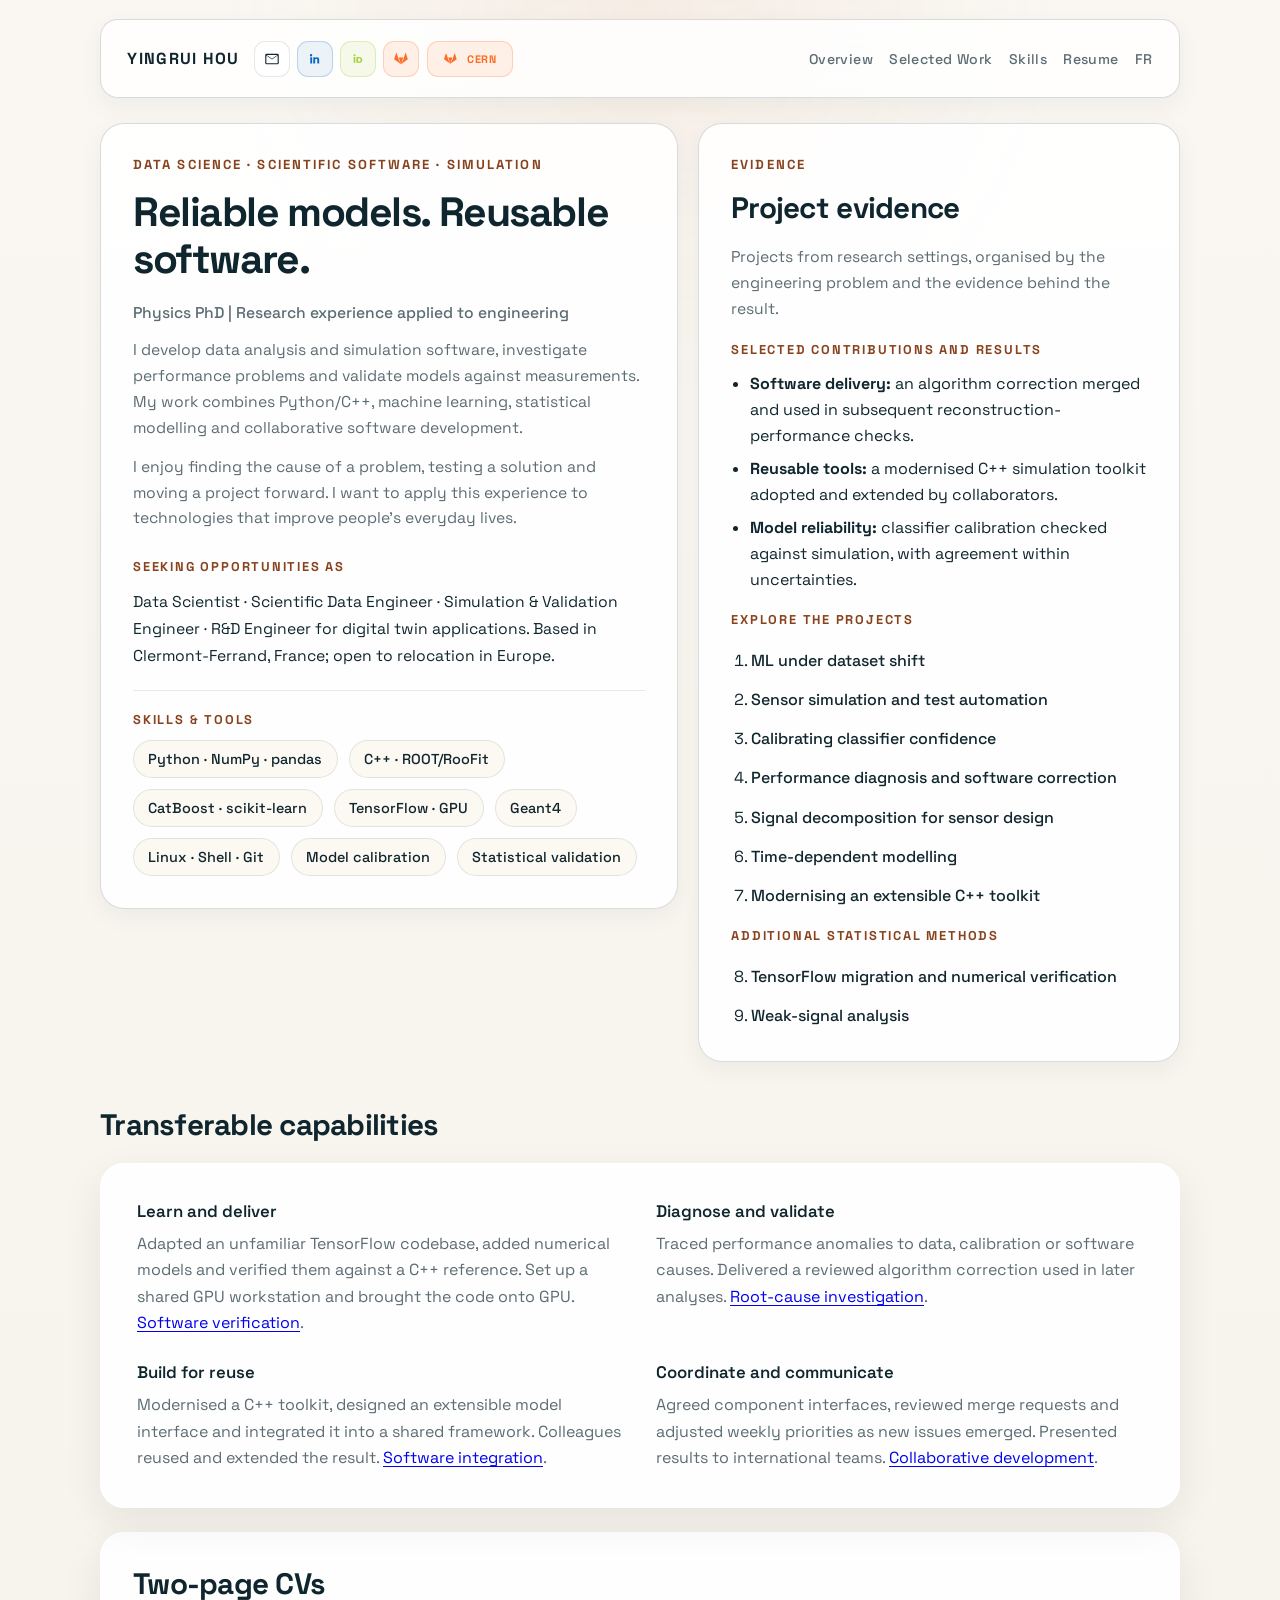
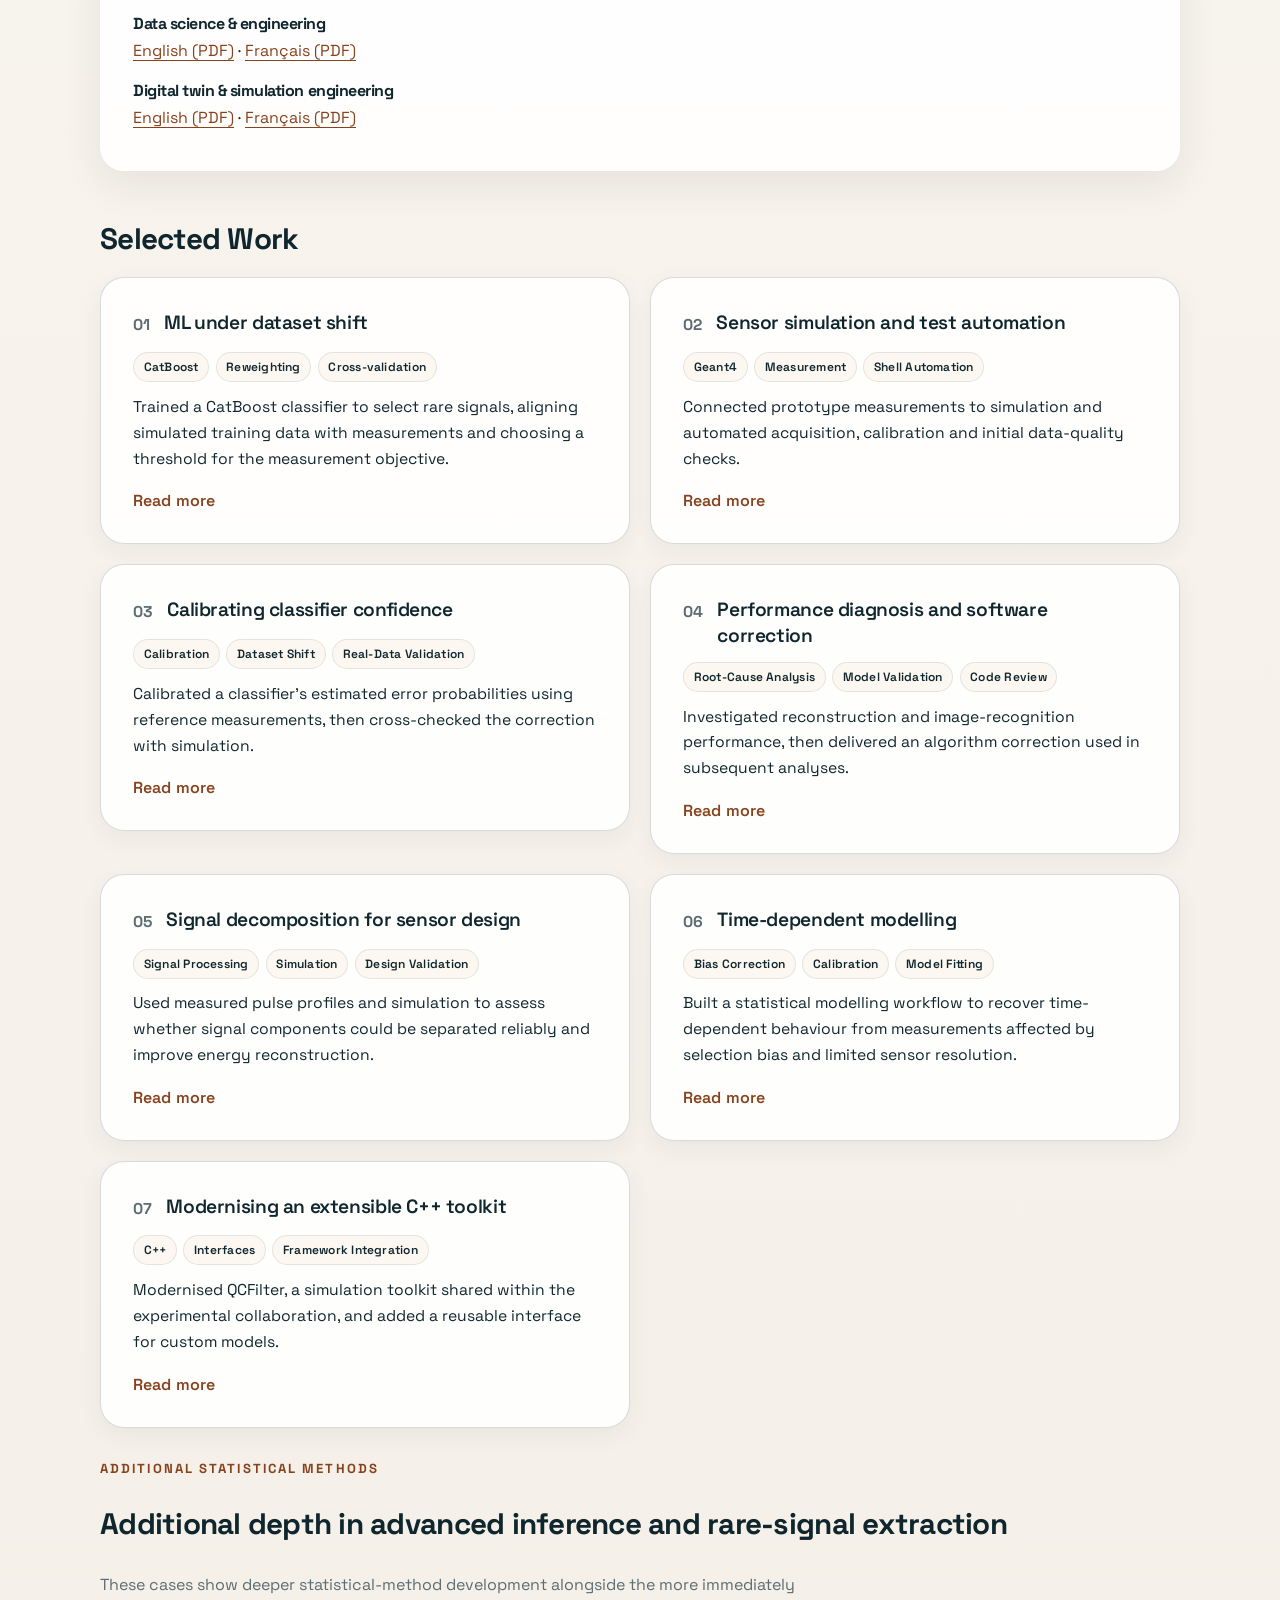
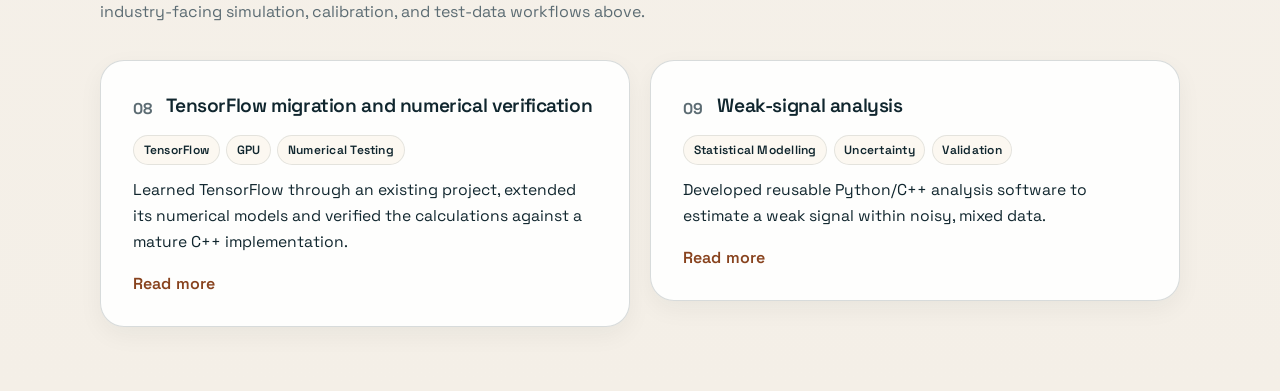
==== commit 04a9a6bf: "Refine bilingual engineering content and unify portfolio hierarchy" ====
--- a/index.html
+++ b/index.html
@@ -37,15 +37,10 @@
       <header class="hero">
         <div class="hero-layout" id="top">
           <section class="profile-panel">
-            <div class="closing-panel profile-positioning">
-              <h2>Data science grounded in real data</h2>
-              <p><strong>Reproducible analysis, model calibration and performance diagnosis.</strong> I bring these research-tested capabilities to opportunities in data science, scientific data engineering and simulation. They provide a practical starting point for understanding a new business problem, checking the available evidence and delivering analysis a team can review and use.</p>
-            </div>
-
-            <p class="eyebrow">Data science · Model validation · Scientific computing</p>
-            <h1>From complex data to reliable analysis</h1>
-            <p class="hero-about">Physics PhD | Research experience applied to data and engineering</p>
-            <div class="hero-copy"><p>I turn complex data problems into reproducible analyses and check whether models remain reliable on real observations. My doctoral and postdoctoral work combines statistical modelling, machine learning, calibration and numerical computing. I have built reusable analysis workflows, investigated performance discrepancies and explained findings in international teams. Starting with no TensorFlow knowledge, I adapted existing research code, added new models, verified the code using simulated data and brought the computation onto a shared GPU workstation.</p><p>I want to apply my scientific and technical experience to new technologies and practical applications that improve people’s everyday lives. Research showed me which work I enjoy most: investigating a problem, designing and testing a solution, and helping a project move forward. I particularly enjoy tracing bugs to their cause, as in my TensorFlow numerical checks and ECAL matching corrections.</p></div>
+            <p class="eyebrow">Data science · Scientific software · Simulation</p>
+            <h1>Reliable models. Reusable software.</h1>
+            <p class="hero-about">Physics PhD | Research experience applied to engineering</p>
+            <div class="hero-copy"><p>I develop data analysis and simulation software, investigate performance problems and validate models against measurements. My work combines Python/C++, machine learning, statistical modelling and collaborative software development.</p><p>I enjoy finding the cause of a problem, testing a solution and moving a project forward. I want to apply this experience to technologies that improve people’s everyday lives.</p></div>
 
             <section class="sidebar-section">
               <p class="sidebar-label">Seeking opportunities as</p>
@@ -55,26 +50,26 @@
             <section class="sidebar-section" id="competencies">
               <p class="sidebar-label">Skills &amp; Tools</p>
               <div class="skill-list">
-                <span class="skill-pill">Python</span><span class="skill-pill">NumPy</span><span class="skill-pill">pandas</span><span class="skill-pill">scikit-learn</span><span class="skill-pill">statsmodels</span><span class="skill-pill">matplotlib / seaborn</span><span class="skill-pill">C/C++</span><span class="skill-pill">ROOT / RooFit</span><span class="skill-pill">Geant4</span><span class="skill-pill">TensorFlow — GPU numerical computing</span><span class="skill-pill">Deep-learning Model Calibration</span><span class="skill-pill">Image-recognition Model Evaluation</span><span class="skill-pill">Real-data-driven Performance Checks</span><span class="skill-pill">CatBoost / Gradient Boosting</span><span class="skill-pill">Probabilistic Modelling</span><span class="skill-pill">Statistical Inference</span><span class="skill-pill">Maximum Likelihood Estimation</span><span class="skill-pill">Model Validation</span><span class="skill-pill">Calibration &amp; Bias Correction</span><span class="skill-pill">Simulation-to-Data Alignment</span><span class="skill-pill">Signal Processing</span><span class="skill-pill">Domain Adaptation</span><span class="skill-pill">Workflow Automation (YAML / Shell / CMake)</span><span class="skill-pill">Large-Scale Data Analysis</span><span class="skill-pill">Shared GPU workstation setup and management</span>
+                <span class="skill-pill">Python · NumPy · pandas</span><span class="skill-pill">C++ · ROOT/RooFit</span><span class="skill-pill">CatBoost · scikit-learn</span><span class="skill-pill">TensorFlow · GPU</span><span class="skill-pill">Geant4</span><span class="skill-pill">Linux · Shell · Git</span><span class="skill-pill">Model calibration</span><span class="skill-pill">Statistical validation</span>
               </div>
             </section>
           </section>
 
           <aside class="toc-panel" id="overview" aria-label="Overview and selected work index">
             <p class="eyebrow">Evidence</p>
-            <h2>Problems I have worked through</h2>
-            <div class="toc-copy"><p>How does a model behave on real data? What changes when samples differ? Where does a performance discrepancy come from? The projects below show my contribution, the checks performed and the results. Their methods can support model evaluation, data-quality investigation and numerical modelling in a new domain.</p></div>
+            <h2>Project evidence</h2>
+            <div class="toc-copy"><p>Projects from research settings, organised by the engineering problem and the evidence behind the result.</p></div>
             <p class="sidebar-label">Selected contributions and results</p>
             <div class="outcomes-list">
-              <ul><li>Set up a shared GPU workstation in <strong>half a day</strong>, then migrated TensorFlow code to a successful GPU run in <strong>a further half-day</strong>. These timings cover setup and migration.</li><li>Identified reconstruction discrepancies that led to calibration and software follow-up, including a missing-energy issue later fixed downstream.</li><li>Connected measured response maps to simulation; quantified a non-uniformity contribution below <strong>1%</strong> to the energy-resolution constant term in the first GRAiNITA prototype study.</li><li>Reduced an energy-resolution term by approximately <strong>2×</strong> in one representative rotation-based PSD study; this is a study-specific result.</li></ul>
+              <ul><li><strong>Software delivery:</strong> an algorithm correction merged and used in subsequent reconstruction-performance checks.</li><li><strong>Reusable tools:</strong> a modernised C++ simulation toolkit adopted and extended by collaborators.</li><li><strong>Model reliability:</strong> classifier calibration checked against simulation, with agreement within uncertainties.</li></ul>
             </div>
-            <p class="sidebar-label">Explore the project evidence</p>
+            <p class="sidebar-label">Explore the projects</p>
             <ol class="toc-list">
-              <li><a href="#work-3">Domain Adaptation for ML</a></li><li><a href="#work-4">Sensor Simulation &amp; Reconstruction</a></li><li><a href="#work-9">Deep-Learning Model Calibration</a></li><li><a href="#work-6">Image-Recognition Model Validation &amp; ECAL Performance</a></li><li><a href="#work-5">Pulse-Shape Discrimination for Energy Reconstruction</a></li><li><a href="#work-2">Time-Series Inference</a></li><li><a href="#work-7">QCFilter: Extending Shared Simulation Software</a></li>
+              <li><a href="#work-3">ML under dataset shift</a></li><li><a href="#work-4">Sensor simulation and test automation</a></li><li><a href="#work-9">Calibrating classifier confidence</a></li><li><a href="#work-6">Performance diagnosis and software correction</a></li><li><a href="#work-5">Signal decomposition for sensor design</a></li><li><a href="#work-2">Time-dependent modelling</a></li><li><a href="#work-7">Modernising an extensible C++ toolkit</a></li>
             </ol>
             <p class="sidebar-label toc-secondary-label">Additional Statistical Methods</p>
-            <ol class="toc-list toc-list-secondary">
-              <li><a href="#work-8">TensorFlow/GPU Code Adaptation &amp; Inference Validation</a></li><li><a href="#work-1">Weak-Signal Inference</a></li>
+            <ol class="toc-list toc-list-secondary" start="8">
+              <li><a href="#work-8">TensorFlow migration and numerical verification</a></li><li><a href="#work-1">Weak-signal analysis</a></li>
             </ol>
           </aside>
         </div>
@@ -82,33 +77,30 @@
 
       <main>
         <section class="section" id="capabilities">
-          <div class="section-heading"><p class="eyebrow">Transferable capabilities</p></div>
-          <div class="resume-card"><h3>Capabilities supported by project work</h3><ul><li><strong>Check model reliability:</strong> Selected reference channels, aligned kinematics with gradient-boosting reweighting and fitted predicted-to-observed mistag calibration. Cross-checked with reweighted signal simulation; results agreed within uncertainties. <a href="#work-9">Calibration case</a>.</li><li><strong>Investigate performance problems:</strong> used real data to assess an ECAL image-recognition model and traced reconstruction discrepancies to calibration, detector or software issues. Applicable to model evaluation and root-cause investigation. <a href="#work-6">Diagnostic case</a>.</li><li><strong>Handle sample differences:</strong> trained CatBoost classifiers with train/test checks and aligned control and target samples through reweighting. Applicable to evaluating models when data distributions differ. <a href="#work-3">Dataset-shift case</a>.</li><li><strong>Learn and apply methods:</strong> started with no TensorFlow knowledge, adapted inherited code with new amplitude and measurement-effect models, and verified it using generated simulations. With no prior GPU or multi-user administration experience, configured a shared GPU workstation in half a day and migrated the code to a successful GPU run in a further half-day. These timings cover setup and migration. <a href="#work-8">Learning and implementation case</a>.</li><li><strong>Coordinate and communicate:</strong> organised connected measurement, analysis and validation tasks; contributed to shared code and technical reviews. Presented at GDR-InF 2022 and FCC/DRD France 2025, including on behalf of GRAiNITA.</li></ul><ul><li><strong>Reliable scientific software:</strong> compared TensorFlow amplitudes with a mature C++ reference, resolved variable-type discrepancies and used GitLab reviews to detect a fitter sign error. Weekly team planning adjusted priorities as new data issues emerged. <a href="#work-8">Verification and collaboration</a>.</li></ul><ul><li><strong>Extend shared software:</strong> Delivery: modernised QCFilter C++/Gaudi code and added a general amplitude interface. Verified against prior simulations and real data; the toolkit was reused and extended by collaborators. <a href="#work-7">QCFilter</a>.</li></ul><ul><li><strong>Statistical sensitivity checks:</strong> Used variable correlations, fit-parameter correlation matrices and pseudoexperiment pull-bias checks in systematic-uncertainty assessments. No problems were identified in the checks performed. <a href="#work-1">Case</a>.</li></ul><h3>How I would approach a new business problem</h3><p>A proposed first-month sequence, with scope and timing agreed with the team once data and environment access are available:</p><ul><li><strong>Understand the decision:</strong> identify the users, current process, success criteria and costs of different errors.</li><li><strong>Establish a baseline:</strong> review data quality and reproduce an existing result or a simple reference analysis.</li><li><strong>Investigate one priority:</strong> examine sample bias, model calibration or a specific performance discrepancy, using checks agreed with domain experts.</li><li><strong>Deliver a reviewable result:</strong> share reproducible analysis, findings, limitations and a prioritised next-step proposal.</li></ul><ul><li><strong>Acquisition and quality automation:</strong> Developed a Shell pipeline for beam-test acquisition, storage, quick calibration and initial quality checks, connecting detector readout, tracking and timing calibration. Participated in on-site setup and data taking; assisted subsequent fitting and measurement-effect corrections.</li></ul><ul><li><strong>Diagnosis to code review:</strong> Diagnosed incorrect ECAL photon truth associations; revised cluster-energy matching, tested multiple simulated decay channels and improved thread safety through review. The merged change supported subsequent Run 3 analyses and reconstruction-performance checks.</li></ul><ul><li><strong>ML tied to the measurement objective:</strong> Developed CatBoost selection with reweighting, feature pruning, five-fold assessment and train/test KS checks; scanned a measurement-oriented threshold using fitted yields and selection efficiencies.</li></ul><ul><li><strong>Experimental evidence for design choices:</strong> Compared measured profiles and simulated with measured parameters; checked template-fit component recovery through correlations and bias distributions. This informed the team’s choice of ZnWO4 for PSD. Engineers handled the measurement setup and particle sources.</li></ul></div>
+          <div class="section-heading"><h2>Transferable capabilities</h2></div>
+          <div class="resume-card capability-grid"><div class="capability"><h3>Learn and deliver</h3><p>Adapted an unfamiliar TensorFlow codebase, added numerical models and verified them against a C++ reference. Set up a shared GPU workstation and brought the code onto GPU. <a href="#work-8">Software verification</a>.</p></div><div class="capability"><h3>Diagnose and validate</h3><p>Traced performance anomalies to data, calibration or software causes. Delivered a reviewed algorithm correction used in later analyses. <a href="#work-6">Root-cause investigation</a>.</p></div><div class="capability"><h3>Build for reuse</h3><p>Modernised a C++ toolkit, designed an extensible model interface and integrated it into a shared framework. Colleagues reused and extended the result. <a href="#work-7">Software integration</a>.</p></div><div class="capability"><h3>Coordinate and communicate</h3><p>Agreed component interfaces, reviewed merge requests and adjusted weekly priorities as new issues emerged. Presented results to international teams. <a href="#work-8">Collaborative development</a>.</p></div></div>
         </section>
         <section class="resume-card cv-downloads" aria-label="Two-page CVs"><h2>Two-page CVs</h2><div class="cv-download"><h3>Data science &amp; engineering</h3><p><a href="assets/cv/CV_YingruiHou_DataScience_EN.pdf" download>English (PDF)</a> · <a href="assets/cv/CV_YingruiHou_DataScience_FR.pdf" download>Français (PDF)</a></p></div><div class="cv-download"><h3>Digital twin &amp; simulation engineering</h3><p><a href="assets/cv/CV_YingruiHou_DigitalTwin_EN.pdf" download>English (PDF)</a> · <a href="assets/cv/CV_YingruiHou_DigitalTwin_FR.pdf" download>Français (PDF)</a></p></div></section>
         <section class="section" id="selected-work">
           <div class="section-heading">
-            <p class="eyebrow">Selected Work</p>
+            <h2>Selected Work</h2>
           </div>
 
           <div class="case-study-grid">
             <article class="case-study case-study-collapsible" id="work-3">
   <div class="case-study-header">
     <p class="case-number">01</p>
-    <h3>Domain Adaptation for ML</h3>
-  </div>
-  <div class="case-tags" aria-label="Skills and tools used"><span class="case-tag">CatBoost</span><span class="case-tag">Five-Fold Validation</span><span class="case-tag">Reweighting</span><span class="case-tag">Decision Thresholds</span></div>
-  <div class="case-preview">
-    <p><strong>Built a CatBoost selection workflow for the rare Bs → phi gamma signal, connecting simulation/data checks, feature selection and five-fold training/testing to a threshold chosen for expected measurement precision.</strong></p>
-    <figure class="markdown-figure"><img class="markdown-image" src="assets/selected-work/work-3/bkg_veto_performance.png" alt="Background veto performance" loading="lazy" /><figcaption>The displayed Run 1 comparison shows lower background after BDT selection, with the signal peak retained. LHCb unofficial study plot; no numerical improvement is inferred from the image.</figcaption></figure>
-  </div>
-  <div class="case-details" hidden>
-    <h3>Task and individual contribution</h3><p>The goal was to select a rare signal from combinatorial background for a physics measurement. I developed the selection and validation workflow. I used existing Monte Carlo signal samples with detector simulation and reconstruction consistent with the data; I did not develop the original simulation software for these samples, although I studied calorimeter-simulation code.</p><h3>Data preparation and domain checks</h3><ul><li>Applied preselection to reduce combinatorial background, then used fitted-component sWeights to study signal distributions statistically in mixed data. This did not provide pure signal labels for individual data events.</li><li>Proposed features from the decay physics, detector performance and subdetector observables. Used a topologically similar control sample to investigate simulation/data discrepancies and trained a hep_ml gradient-boosting reweighter where needed.</li><li>Checked correlations between features and with the target observable, excluding strongly correlated candidates to reduce the risk of distorting the measurement.</li></ul><h3>Training and choosing an operating point</h3><ul><li>Trained with simulated signal in the signal region and real-data background away from that region. Used five folds to make use of limited signal and background statistics.</li><li>Examined feature importance and ROC/AUC, removed low-contribution features and tuned hyperparameters for the retained feature set. Compared training and test responses to diagnose overtraining.</li><li>Scanned a task-specific figure of merit using signal/background efficiencies and expected event statistics. Chose the operating point for expected statistical precision and applied it to real data.</li></ul><h3>Expected yields and sample roles</h3><p>At each threshold, estimated the signal and combinatorial-background yields as <code>S = S0 × effs</code> and <code>B = B0 × effb</code>, where <code>S0</code> and <code>B0</code> came from fitting the preselected data. These estimates were cross-checked against luminosity and process-cross-section expectations.</p><p>Reweighting preceded classifier training. Each training round used five folds with separate training and testing partitions; early rounds selected features, followed by hyperparameter tuning with the feature set fixed. The final application sample was not used for classifier training or hyperparameter tuning.</p><p>The scanned criterion was <code>FOM = S / sqrt(S + B)</code>. Efficiency estimates used the combined training and testing events after KS checks showed compatible train/test responses and performance. Final model assessment came from the five-fold validation results; no additional untouched labelled test sample was available. These checks support train/test compatibility, without establishing an independent final generalisation estimate.</p><div class="markdown-gallery markdown-gallery-2"><figure class="markdown-figure"><img class="markdown-image" src="assets/selected-work/work-3/train-test.png" alt="Train-test GBDT response comparison" loading="lazy" /><figcaption>Training and test score distributions broadly agree for both classes in the displayed diagnostic; this is an overtraining check, not a guarantee of independent evaluation.</figcaption></figure><figure class="markdown-figure"><img class="markdown-image" src="assets/selected-work/work-3/feature_importance.png" alt="Feature importance ranking" loading="lazy" /><figcaption>Feature importance was used with separation diagnostics to simplify the model.</figcaption></figure></div><h3>Result and transferable method</h3><p>The selected working point was applied to data. The displayed comparison shows background suppression, and the training/test response plot supports the validation study. The transferable contribution is an analysis workflow linking domain knowledge, sample mismatch, model complexity and the decision threshold to the final task objective.</p><h3>Publications &amp; Reports</h3><ul><li>[Internal note: <em>Measurement of the branching fraction ratio between B0 → K∗0γ and Bs0 → ϕγ decays using the full LHCb dataset</em>] contains the CatBoost selection, reweighting and validation work.</li></ul>
-  <p class="case-meta"><strong>Methods:</strong> control-sample checks, feature correlations, gradient-boosting reweighting, ROC/AUC and precision-oriented threshold scans</p>
-  <p class="impact-note"><strong>Impact:</strong> connected data quality, model selection and the operating threshold to the precision objective of a rare-signal measurement.</p>
-  <p class="impact">Industry relevance: Applied ML | Dataset Shift | Decision Optimisation</p>
-  </div>
-  <button class="case-toggle" type="button" data-read-toggle aria-expanded="false">
+    <h3>ML under dataset shift</h3>
+  </div>
+  <div class="case-tags" aria-label="Skills and tools used"><span class="case-tag">CatBoost</span><span class="case-tag">Reweighting</span><span class="case-tag">Cross-validation</span></div>
+  <div class="case-preview">
+    <p>Trained a CatBoost classifier to select rare signals, aligning simulated training data with measurements and choosing a threshold for the measurement objective.</p>
+
+  </div>
+  <div class="case-details" id="work-3-details" hidden>
+    <h4>Problem</h4><p>Training data combined simulated signals and background from real measurements. Distribution differences and limited labelled samples required careful validation.</p><h4>My contribution</h4><ul><li>Selected features using domain knowledge, correlation checks and feature importance.</li><li>Used reference measurements and hep_ml reweighting to address simulation–data differences before training.</li><li>Applied five-fold validation for feature selection and hyperparameter tuning; compared training and test responses using KS diagnostics.</li><li>Scanned the operating threshold with <code>S / sqrt(S + B)</code>, using expected signal and background counts derived from fitted yields and selection efficiencies.</li></ul><h4>Validation and result</h4><p>Applied the selected threshold to the analysis data and checked background suppression. Performance estimates came from the five-fold development validation; no additional untouched labelled holdout was available. Threshold efficiencies used pooled training and test events after compatible KS checks. These checks do not establish an independent final generalisation estimate.</p><h4>Figures</h4><div class="markdown-gallery markdown-gallery-3"><figure class="markdown-figure"><img class="markdown-image" src="assets/selected-work/work-3/bkg_veto_performance.png" alt="Background veto performance" loading="lazy" /><figcaption>The displayed Run 1 comparison shows lower background after BDT selection, with the signal peak retained. LHCb unofficial study plot; no numerical improvement is inferred from the image.</figcaption></figure><figure class="markdown-figure"><img class="markdown-image" src="assets/selected-work/work-3/train-test.png" alt="Train-test GBDT response comparison" loading="lazy" /><figcaption>Training and test score distributions broadly agree for both classes in the displayed diagnostic; this is an overtraining check, not a guarantee of independent evaluation.</figcaption></figure><figure class="markdown-figure"><img class="markdown-image" src="assets/selected-work/work-3/feature_importance.png" alt="Feature importance ranking" loading="lazy" /><figcaption>Feature importance was used with separation diagnostics to simplify the model.</figcaption></figure></div>
+  </div>
+  <button class="case-toggle" type="button" data-read-toggle aria-controls="work-3-details" aria-expanded="false">
     <span class="case-toggle-more">Read more</span>
     <span class="case-toggle-less">Read less</span>
   </button>
@@ -116,20 +108,17 @@
 <article class="case-study case-study-collapsible" id="work-4">
   <div class="case-study-header">
     <p class="case-number">02</p>
-    <h3>Sensor Simulation &amp; Reconstruction</h3>
-  </div>
-  <div class="case-tags" aria-label="Skills and tools used"><span class="case-tag">Signal Processing</span><span class="case-tag">Simulation Calibration</span><span class="case-tag">Digital Twins</span></div>
-  <div class="case-preview">
-    <p><strong>Built a simulation-and-measurement workflow to quantify how detector non-uniformity affects energy resolution, using beam-test data to constrain the model instead of assuming ideal sensor response.</strong></p>
-    <figure class="markdown-figure"><img class="markdown-image" src="assets/selected-work/work-4/resolution.png" alt="Energy-resolution comparison under measured non-uniformity maps" loading="lazy" /><figcaption>Measured-response curves show the resolution penalty relative to a flat-response reference.</figcaption></figure>
-  </div>
-  <div class="case-details" hidden>
-    <h3>Problem</h3><p>The key question was how much detector non-uniformity would degrade the energy resolution of a calorimeter. A flat-response simulation was not sufficient, because the measured light-collection efficiency changed across the detector volume, while a full optical simulation would add major complexity and computational cost. <em>At the prototype development stage, combining a simplified simulation with an effective light-collection efficiency map measured from test-beam data is the most practical way to evaluate resolution.</em></p><h3>Workflow</h3><ul><li>Built the measurement-to-simulation chain around the beam-test setup, combining the first prototype response, beam-position tracking, and dedicated analysis code to recover position-dependent light-yield information.</li><li>Used the June 2024 test-beam analysis to turn beam-position-resolved measurements into an effective light-yield / uniformity map and then injected that map into the Geant4-based energy-deposition simulation so that effective detected energy could be computed event by event under realistic response assumptions.</li><li>Implemented detector geometry, stepping, and response logic in Geant4/C++ and used the resulting distributions to fit energy-resolution curves under both measured and idealised response maps.</li></ul><div class="markdown-gallery markdown-gallery-3"><figure class="markdown-figure"><img class="markdown-image" src="assets/selected-work/work-4/tbArch.png" alt="Test bench setup" loading="lazy" /><figcaption>Beam-test measurement system used to characterise the detector response.</figcaption></figure><figure class="markdown-figure"><img class="markdown-image" src="assets/selected-work/work-4/troll_2.png" alt="Prototype" loading="lazy" /><figcaption>The first detector prototype, which forms the sensitive part of the measurement setup.</figcaption></figure><figure class="markdown-figure"><img class="markdown-image" src="assets/selected-work/work-4/to_have_nPE_map.png" alt="Workflow to get the light-collection efficiency map" loading="lazy" /><figcaption>Workflow that turns beam-test measurements from the prototype system into the light-collection efficiency map used in simulation.</figcaption></figure></div><h3>Result</h3><ul><li>Turned a beam-test measurement into a usable simulation input rather than leaving it as a standalone detector study.</li><li>Showed explicitly that non-flat response maps worsen the reconstructed energy resolution relative to a flat-response reference, with a non-uniformity-driven constant term less than <code>1.0%</code> in the detailed study, which strengthens confidence in simulation-informed design decisions.</li></ul><h3>Personal delivery: beam-test automation</h3><p>Developed a Shell pipeline for beam-test acquisition, storage, quick calibration and initial quality checks, connecting detector readout, tracking and timing calibration. Participated in on-site setup and data taking; assisted subsequent fitting and measurement-effect corrections. The pipeline connected existing algorithms; this does not imply that I authored every algorithm.</p><h3>Publications &amp; Reports</h3><ul><li>Publication: <em>Studying the GRAiNITA concept: first test beam results</em>. DOI: <a href="https://doi.org/10.1088/1748-0221/21/03/P03048">10.1088/1748-0221/21/03/P03048</a></li><li>[Technical note: <em>GRAiNiTA: June 2024 Test beam</em>] documents the beam-test setup, light-collection measurements, and the response-map construction later injected into simulation.</li></ul>
-  <p class="case-meta"><strong>Methods:</strong> Geant4 simulation, beam-test analysis, response-map reconstruction</p>
-  <p class="impact-note"><strong>Impact:</strong> linked measured non-uniformity to system-level resolution through both simulation code and experimental validation.</p>
-  <p class="impact">Industry relevance: Sensor Analytics | Measurement Systems | Simulation-Assisted Design</p>
-  </div>
-  <button class="case-toggle" type="button" data-read-toggle aria-expanded="false">
+    <h3>Sensor simulation and test automation</h3>
+  </div>
+  <div class="case-tags" aria-label="Skills and tools used"><span class="case-tag">Geant4</span><span class="case-tag">Measurement</span><span class="case-tag">Shell Automation</span></div>
+  <div class="case-preview">
+    <p>Connected prototype measurements to simulation and automated acquisition, calibration and initial data-quality checks.</p>
+
+  </div>
+  <div class="case-details" id="work-4-details" hidden>
+    <h4>Problem</h4><p>Spatial variations in sensor response affected measurement resolution. The simulation needed measured response maps to represent the prototype realistically.</p><h4>My contribution</h4><ul><li>Implemented sensor geometry and response models in Geant4/C++ and incorporated response maps derived from beam-test measurements.</li><li>Developed a Shell pipeline connecting existing readout, tracking and timing-calibration algorithms with storage and initial quality checks.</li><li>Participated in on-site setup and data acquisition; assisted subsequent fitting and measurement-effect corrections.</li></ul><h4>Validation and result</h4><p>Compared simulated resolution with measured and uniform response maps. The prototype study quantified a non-uniformity contribution below 1% to the resolution’s constant term. The workflow connected physical tests, usable simulation inputs and design evaluation.</p><h4>Figures</h4><div class="markdown-gallery markdown-gallery-4"><figure class="markdown-figure"><img class="markdown-image" src="assets/selected-work/work-4/resolution.png" alt="Energy-resolution comparison under measured non-uniformity maps" loading="lazy" /><figcaption>Measured-response curves show the resolution penalty relative to a flat-response reference.</figcaption></figure><figure class="markdown-figure"><img class="markdown-image" src="assets/selected-work/work-4/tbArch.png" alt="Test bench setup" loading="lazy" /><figcaption>Beam-test measurement system used to characterise the detector response.</figcaption></figure><figure class="markdown-figure"><img class="markdown-image" src="assets/selected-work/work-4/troll_2.png" alt="Prototype" loading="lazy" /><figcaption>The first detector prototype, which forms the sensitive part of the measurement setup.</figcaption></figure><figure class="markdown-figure"><img class="markdown-image" src="assets/selected-work/work-4/to_have_nPE_map.png" alt="Workflow to get the light-collection efficiency map" loading="lazy" /><figcaption>Workflow that turns beam-test measurements from the prototype system into the light-collection efficiency map used in simulation.</figcaption></figure></div><h4>Publications</h4><ul><li>Publication: <em>Studying the GRAiNITA concept: first test beam results</em>. DOI: <a href="https://doi.org/10.1088/1748-0221/21/03/P03048">10.1088/1748-0221/21/03/P03048</a></li></ul>
+  </div>
+  <button class="case-toggle" type="button" data-read-toggle aria-controls="work-4-details" aria-expanded="false">
     <span class="case-toggle-more">Read more</span>
     <span class="case-toggle-less">Read less</span>
   </button>
@@ -137,20 +126,17 @@
 <article class="case-study case-study-collapsible" id="work-9">
   <div class="case-study-header">
     <p class="case-number">03</p>
-    <h3>Deep-Learning Model Calibration</h3>
-  </div>
-  <div class="case-tags" aria-label="Skills and tools used"><span class="case-tag">Deep Learning</span><span class="case-tag">Calibration</span><span class="case-tag">Real-Data Validation</span></div>
-  <div class="case-preview">
-    <p><strong>Calibrated a classifier’s estimated mistag probabilities for the Bs → φγ analysis, using real-data reference channels and a simulation cross-check.</strong></p>
-
-  </div>
-  <div class="case-details" hidden>
-    <h3>Problem and scope</h3><p>The model returned a flavour decision (−1, 0 or +1) and an estimated mistag probability between 0 and 0.5. It had been trained on simulated samples of a particular process. Differences between simulation and real collision data required calibration. The mismatch depends on the target process, so the calibration cannot be assumed to transfer universally.</p><h3>Personal contribution</h3><ul><li>Selected <strong>B+ → J/ψ K and Bs → Ds π</strong> as calibration channels based on the tagger and target-signal characteristics.</li><li>Checked key kinematic distributions before calibration, using <strong>gradient-boosting reweighting</strong> when needed to align the reference samples with the signal, because the model response depends on event kinematics.</li><li>Used reference-flavour information from reconstructed final-state charges and quantum numbers. Compared reference information with model decisions, then <strong>fitted the relationship between predicted and observed mistag probabilities</strong> and applied it to the signal analysis.</li><li><strong>Cross-checked the data-driven result using signal simulation reweighted to the expected data kinematics. The mistag estimates agreed within uncertainties</strong>, supporting the calibration’s reliability for this analysis.</li><li>Participated in model-construction and training discussions for later calibration and validation; did not train the model.</li></ul><h3>Transfer to engineering</h3><p>Selecting relevant reference data, addressing distribution differences before transferring a calibration, fitting a correction to model confidence and corroborating it with simulation. The outcome supports the specific analysis; it does not establish universal calibration or zero residual bias.</p>
-  <p class="case-meta"><strong>Methods:</strong> real-data model checks, flavour-tagging calibration, collaborative review</p>
-  <p class="impact-note"><strong>Impact:</strong> calibrated and validated a flavour-tagging model for use in physics analysis.</p>
-  <p class="impact">Industry relevance: Applied ML | Model Validation | Scientific Data Analysis</p>
-  </div>
-  <button class="case-toggle" type="button" data-read-toggle aria-expanded="false">
+    <h3>Calibrating classifier confidence</h3>
+  </div>
+  <div class="case-tags" aria-label="Skills and tools used"><span class="case-tag">Calibration</span><span class="case-tag">Dataset Shift</span><span class="case-tag">Real-Data Validation</span></div>
+  <div class="case-preview">
+    <p>Calibrated a classifier’s estimated error probabilities using reference measurements, then cross-checked the correction with simulation.</p>
+
+  </div>
+  <div class="case-details" id="work-9-details" hidden>
+    <h4>Problem</h4><p>The classifier was trained on simulation whose distributions differed from real data. Its estimated error probabilities needed calibration for the target analysis.</p><h4>My contribution</h4><ul><li>Selected suitable reference processes with identifiable classes and checked their relevance to the target data.</li><li>Aligned key input distributions through gradient-boosting reweighting where needed.</li><li>Fitted the relationship between predicted and observed misclassification probabilities and applied the correction to the target analysis.</li></ul><h4>Validation and result</h4><p>Cross-checked the data-based calibration using reweighted target simulation; error estimates agreed within uncertainties. My contribution covered calibration and validation, with participation in training discussions. I did not train this model. The calibration is specific to the target process and reference-data conditions.</p>
+  </div>
+  <button class="case-toggle" type="button" data-read-toggle aria-controls="work-9-details" aria-expanded="false">
     <span class="case-toggle-more">Read more</span>
     <span class="case-toggle-less">Read less</span>
   </button>
@@ -158,20 +144,17 @@
 <article class="case-study case-study-collapsible" id="work-6">
   <div class="case-study-header">
     <p class="case-number">04</p>
-    <h3>Image-Recognition Model Validation &amp; ECAL Performance</h3>
-  </div>
-  <div class="case-tags" aria-label="Skills and tools used"><span class="case-tag">Image Recognition</span><span class="case-tag">Real-Data Validation</span><span class="case-tag">Performance Optimisation</span><span class="case-tag">Root-Cause Analysis</span></div>
-  <div class="case-preview">
-    <p><strong>Investigated performance discrepancies using real data and identified findings for calibration and software follow-up. The work included evaluating and optimising an image-recognition model for LHCb Run 3 ECAL clustering.</strong></p>
-    <figure class="markdown-figure"><img class="markdown-image" src="assets/selected-work/work-6/data_validation.png" alt="Data validation" loading="lazy" /><figcaption>Validation plots exposed an energy miscalibration issue, and performance improved after the fix.</figcaption></figure>
-  </div>
-  <div class="case-details" hidden>
-    <h3>Problem</h3><p>The early Run 3 reconstruction chain needed validation before performance discrepancies hardened into accepted bias. The main challenge was to distinguish normal modelling differences from issues that were actually actionable at detector, calibration, or software level.</p><h3>Workflow</h3><ul><li>Used multiple high- and low-momentum photon channels as benchmark datasets for reconstruction and identification checks.</li><li>Compared MC and data across trigger streams and offline selections to isolate where discrepancies entered the pipeline.</li><li>Traced anomalies to detector and software causes, documenting findings for calibration and corrective follow-up by the responsible teams.</li><li>Used real-data-driven checks to study and optimise the performance of the image-recognition model used for ECAL clustering.</li><li>Participated in model-construction and training discussions to support subsequent validation; did not train the clustering model.</li></ul><h3>Result</h3><ul><li>Turned validation discrepancies into concrete follow-up actions, including detector checks, calibration/alignment validation, and software fixes.</li><li>Documented specific findings rather than generic monitoring noise, including an abnormal bump linked to a specific calorimeter cell, detector-region asymmetries in photon distributions, energy miscalibration, and a missing-energy software issue later fixed in reconstruction.</li></ul><h3>Simulation truth matching: from diagnosis to an integrated change</h3><p>In simulated high-occupancy events, high-energy reconstructed photon candidates showed anomalous energy resolution. Comparing reconstructed energy, truth energy and matched particle identity traced the problem to incorrect associations, including matches to higher-energy parent particles.</p><p>I modified the algorithm to compare individual truth-particle energy deposits within the reconstructed photon cluster, normalised by the total truth-particle energy deposited in that cluster. The match selects the largest single-particle contributor.</p><p>I checked the revised matching across multiple simulated decay processes, inspecting signal-photon matched identities, true and reconstructed energies, and selected events’ truth-decay chains and particle energy deposits. Following reviewer feedback, I also revised legacy code to improve thread safety. <strong>The merge request was merged and the change used in subsequent Run 3 analyses and reconstruction-performance checks.</strong> This contribution concerns simulation truth association, separately from evaluating the clustering model on real data or training that model.</p><h3>Publications &amp; Reports</h3><ul><li>[Internal note: <em>Run3 performance check with photon-involved channels</em>] documents the benchmark-channel validation strategy, selection checks, and reconstruction issues tracked in this work.</li><li>Publication: <em>Monitoring reconstruction software in LHCb</em>. DOI: <a href="https://doi.org/10.1051/epjconf/202125103044">10.1051/epjconf/202125103044</a></li></ul>
-  <p class="case-meta"><strong>Methods:</strong> benchmark-channel checks, MC-data comparison, detector-level diagnostics</p>
-  <p class="impact-note"><strong>Impact:</strong> translated validation discrepancies into concrete calibration, detector, and software follow-ups before they became accepted bias.</p>
-  <p class="impact">Industry relevance: Research Monitoring | Model Validation | Observability | Quality Assurance</p>
-  </div>
-  <button class="case-toggle" type="button" data-read-toggle aria-expanded="false">
+    <h3>Performance diagnosis and software correction</h3>
+  </div>
+  <div class="case-tags" aria-label="Skills and tools used"><span class="case-tag">Root-Cause Analysis</span><span class="case-tag">Model Validation</span><span class="case-tag">Code Review</span></div>
+  <div class="case-preview">
+    <p>Investigated reconstruction and image-recognition performance, then delivered an algorithm correction used in subsequent analyses.</p>
+
+  </div>
+  <div class="case-details" id="work-6-details" hidden>
+    <h4>Problem</h4><p>Unexpected sensor-reconstruction results could originate in data, calibration, simulation labels or software. The cause had to be isolated before changing the model.</p><h4>My contribution</h4><ul><li>Evaluated an image-recognition clustering model on real data and investigated discrepancies across benchmark samples. My role covered validation, not training this model.</li><li>Traced anomalous simulated photon resolution to incorrect reference-label associations in crowded sensor data.</li><li>Revised matching to select the largest individual energy contributor within the reconstructed cluster, using total simulated energy deposited in that cluster for normalisation.</li><li>Improved legacy code’s thread safety in response to merge-request review.</li></ul><h4>Validation and result</h4><p>Checked reference identities, reconstructed energies and selected event records across several simulated processes. The merge request was accepted and used for LHCb Run 3 analyses and reconstruction-performance checks. Separately, real-data diagnostics informed calibration and software follow-up.</p><h4>Figures</h4><figure class="markdown-figure"><img class="markdown-image" src="assets/selected-work/work-6/data_validation.png" alt="Data validation" loading="lazy" /><figcaption>Validation plots exposed an energy miscalibration issue, and performance improved after the fix.</figcaption></figure><h4>Publications</h4><ul><li>Publication: <em>Monitoring reconstruction software in LHCb</em>. DOI: <a href="https://doi.org/10.1051/epjconf/202125103044">10.1051/epjconf/202125103044</a></li></ul>
+  </div>
+  <button class="case-toggle" type="button" data-read-toggle aria-controls="work-6-details" aria-expanded="false">
     <span class="case-toggle-more">Read more</span>
     <span class="case-toggle-less">Read less</span>
   </button>
@@ -179,20 +162,17 @@
 <article class="case-study case-study-collapsible" id="work-5">
   <div class="case-study-header">
     <p class="case-number">05</p>
-    <h3>Pulse-Shape Discrimination for Energy Reconstruction</h3>
-  </div>
-  <div class="case-tags" aria-label="Skills and tools used"><span class="case-tag">Pulse Shape Discrimination</span><span class="case-tag">Detector Simulation</span><span class="case-tag">Time-Resolved Signal Analysis</span><span class="case-tag">Resolution Optimisation</span></div>
-  <div class="case-preview">
-    <p><strong>Built a PSD-oriented simulation and analysis workflow to extract shower composition from scintillation time profiles and use it to improve reconstructed energy.</strong></p>
-    <figure class="markdown-figure"><img class="markdown-image" src="assets/selected-work/work-5/res_compare.png" alt="PSD-assisted resolution before and after correction" loading="lazy" /><figcaption>Resolution improves after PSD-based correction across the tested energy range.</figcaption></figure>
-  </div>
-  <div class="case-details" hidden>
-    <h3>Problem</h3><p>The problem was to recover useful composition information from scintillation timing, instead of treating total light yield as a single undifferentiated signal. For the method to be credible, it also had to remain usable under realistic material behaviour, particle-dependent time constants, and the limited separation between EM-like and hadronic-like components.</p><h3>Experimental comparison guiding material choice</h3><p>The team tested ZnWO4 and BGO by measuring scintillation decay-time profiles across energy ranges and electromagnetic or hadronic excitation processes. The design criterion was how well the time profiles could distinguish these processes under the tested conditions.</p><p>The team chose <strong>ZnWO4</strong> for further PSD studies. At low energies, the measured BGO profiles were too similar to the electromagnetic-excitation profiles to provide the desired separation. This experimental material comparison informed the subsequent modelling work; it is separate from the simulated reconstruction-resolution results below.</p><p>Engineers handled the measurement setup and particle-source operation. I participated in comparing the final time profiles, then used the measured timing parameters as simulation inputs, generated samples and checked whether the resulting temporal separation was sufficient to apply PSD. My contribution connected experimental measurements to a simulation feasibility check.</p><h3>From curve screening to quantitative feasibility checks</h3><p>First compared normalised time profiles to screen for excessive similarity. Using the measured parameters, simulated high-energy protons entering the calorimeter sensitive layer, their energy deposits and the resulting scintillation-light time profiles.</p><p>Fitted the complete light time profile with fixed templates to estimate photon counts from the different processes, before using the components for PSD energy reconstruction. When profiles were insufficiently separated, component counts could not be recovered accurately at this stage. <strong>Fit-result correlation matrices and bias distributions</strong> were used to assess the reliability of component recovery. These diagnostics connected the material choice to whether the proposed reconstruction method was usable.</p><h3>Workflow</h3><ul><li>Generated <code>e/p/pi</code> simulation samples in two crystal-material candidates (<code>ZnWO4</code> and <code>BGO</code>) over <code>1 to 20 GeV</code> and first validated that the relevant correlation structure between deposited hadronic energy, EM fraction, and total energy remained stable across the energy range.</li><li>Extended the simulation with scintillation timing, updating time constants dynamically by particle type and <code>dE/dx</code>, then fitted the time distributions with EM-, hadronic-, and proton-like components instead of relying only on total signal amplitude.</li><li>Used the extracted fractions inside a correction workflow for reconstructed energy, then compared the resulting resolution before and after correction while checking which material choices stayed separable enough for PSD-based inference.</li></ul><figure class="markdown-figure"><img class="markdown-image" src="assets/selected-work/work-5/time_fit.png" alt="Time-profile fit used to recover shower fractions" loading="lazy" /><figcaption>Representative time-profile fit showing the recovered EM fraction close to the injected value.</figcaption></figure><h3>Result</h3><ul><li>Showed that the PSD-based correction improves deposited-energy resolution, with one representative rotation-based study reducing the resolution term by about a factor of <code>2</code>.</li><li>Demonstrated that the time-profile fit can recover the dominant EM component with usable accuracy, for example <code>F_em = 0.740 +/- 0.055</code> for a reference value of <code>0.738</code> in one validation study.</li><li>Identified a practical design constraint rather than just a positive result: one material candidate (<code>BGO</code>) did not separate proton-like and electron-like timing strongly enough for accurate EM-fraction extraction, while <code>ZnWO4</code> retained more distinguishable time shapes and therefore offered a more credible PSD route.</li></ul><h3>Publications &amp; Reports</h3><ul><li>[Internal report: <em>PSD study update</em>] summarizes the time-profile fitting, EM-fraction recovery, and resolution-improvement studies behind this PSD workflow.</li></ul>
-  <p class="case-meta"><strong>Methods:</strong> particle-dependent timing models, component fitting, correlation-based correction</p>
-  <p class="impact-note"><strong>Impact:</strong> showed that PSD-derived shower fractions can improve reconstructed energy and help judge which detector materials remain usable for timing-based separation.</p>
-  <p class="impact">Industry relevance: Time-Resolved Sensing | Signal Decomposition | Measurement-System Design</p>
-  </div>
-  <button class="case-toggle" type="button" data-read-toggle aria-expanded="false">
+    <h3>Signal decomposition for sensor design</h3>
+  </div>
+  <div class="case-tags" aria-label="Skills and tools used"><span class="case-tag">Signal Processing</span><span class="case-tag">Simulation</span><span class="case-tag">Design Validation</span></div>
+  <div class="case-preview">
+    <p>Used measured pulse profiles and simulation to assess whether signal components could be separated reliably and improve energy reconstruction.</p>
+
+  </div>
+  <div class="case-details" id="work-5-details" hidden>
+    <h4>Problem</h4><p>Two candidate sensor materials produced overlapping light-pulse profiles. A reconstruction method could only work if the component signals remained distinguishable.</p><h4>My contribution</h4><ul><li>Compared measured time profiles; engineers operated the measurement setup and sources.</li><li>Used measured timing parameters in simulation and fitted the resulting signals with component templates.</li><li>Checked parameter correlations and bias distributions to assess component recovery before applying an energy correction.</li></ul><h4>Validation and result</h4><p>The study supported the team’s choice of ZnWO4: BGO profiles were insufficiently separated at low energies. One representative simulated correction study reduced a resolution term by about a factor of two. This result concerns that simulation study, not a measured gain in a deployed sensor.</p><h4>Figures</h4><div class="markdown-gallery markdown-gallery-2"><figure class="markdown-figure"><img class="markdown-image" src="assets/selected-work/work-5/res_compare.png" alt="PSD-assisted resolution before and after correction" loading="lazy" /><figcaption>Resolution improves after PSD-based correction across the tested energy range.</figcaption></figure><figure class="markdown-figure"><img class="markdown-image" src="assets/selected-work/work-5/time_fit.png" alt="Time-profile fit used to recover shower fractions" loading="lazy" /><figcaption>Representative time-profile fit showing the recovered EM fraction close to the injected value.</figcaption></figure></div>
+  </div>
+  <button class="case-toggle" type="button" data-read-toggle aria-controls="work-5-details" aria-expanded="false">
     <span class="case-toggle-more">Read more</span>
     <span class="case-toggle-less">Read less</span>
   </button>
@@ -200,20 +180,17 @@
 <article class="case-study case-study-collapsible" id="work-2">
   <div class="case-study-header">
     <p class="case-number">06</p>
-    <h3>Time-Series Inference</h3>
-  </div>
-  <div class="case-tags" aria-label="Skills and tools used"><span class="case-tag">Time-Series Modelling</span><span class="case-tag">Bias Correction</span><span class="case-tag">Calibration</span><span class="case-tag">Joint Fitting</span></div>
-  <div class="case-preview">
-    <p><strong>Built a bias-corrected time-series inference workflow for data affected by selection effects, detector resolution, and sample mismatch.</strong></p>
-    <figure class="markdown-figure"><img class="markdown-image" src="assets/selected-work/work-2/time_rec_eff.png" alt="Reconstruction effect on time distribution" loading="lazy" /><figcaption>Reconstruction effects reduce sensitivity to the oscillatory time structure.</figcaption></figure>
-  </div>
-  <div class="case-details" hidden>
-    <h3>Problem</h3><p>The core problem was to infer latent time-dependent behaviour from observations distorted by selection effects, finite resolution, and data-simulation mismatch. Without explicit correction, those effects would bias the inferred dynamics rather than just broaden the uncertainty.</p><h3>Workflow</h3><figure class="markdown-figure"><img class="markdown-image" src="assets/selected-work/work-2/workflow.png" alt="Workflow of the analysis" loading="lazy" /><figcaption>Workflow used to extract latent observables from raw data.</figcaption></figure><ul><li>Modelled acceptance and resolution explicitly instead of absorbing reconstruction effects into a single nuisance term.</li><li>Estimated Run 1 and Run 2 corrections separately to avoid over-sharing assumptions across datasets with different operating conditions.</li><li>Matched signal and control samples through GB reweighting before building acceptance corrections, and implemented reusable fit components for mass, lifetime, efficiency, and resolution modelling.</li></ul><h3>Result</h3><ul><li>Converted a bias-sensitive time-series problem into a controlled inference workflow with dataset-specific corrections and auditable assumptions.</li><li>Propagated residual mismodelling as quantified uncertainty rather than hiding it inside nominal fit parameters, which made the method reusable across datasets and reviews.</li></ul><h3>Publications &amp; Reports</h3><ul><li>[Internal note: <em>Measurement of the mixing-induced and CP-violating observables in Bs0 → ϕγ decays with Run1 and Run2 data</em>] documents the acceptance modelling, resolution calibration, GB-reweighting, and joint-fit structure behind this inference workflow.</li></ul>
-  <p class="case-meta"><strong>Methods:</strong> acceptance modelling, resolution calibration, custom fit components, joint fitting</p>
-  <p class="impact-note"><strong>Impact:</strong> converted a bias-sensitive latent-dynamics problem into a controlled inference workflow with dataset-specific corrections.</p>
-  <p class="impact">Industry relevance: Durability Modelling | State Estimation | Latent-Dynamics Inference</p>
-  </div>
-  <button class="case-toggle" type="button" data-read-toggle aria-expanded="false">
+    <h3>Time-dependent modelling</h3>
+  </div>
+  <div class="case-tags" aria-label="Skills and tools used"><span class="case-tag">Bias Correction</span><span class="case-tag">Calibration</span><span class="case-tag">Model Fitting</span></div>
+  <div class="case-preview">
+    <p>Built a statistical modelling workflow to recover time-dependent behaviour from measurements affected by selection bias and limited sensor resolution.</p>
+
+  </div>
+  <div class="case-details" id="work-2-details" hidden>
+    <h4>Problem</h4><p>Observed time distributions differed from the underlying process because of data selection, measurement resolution and simulation–data mismatch.</p><h4>My contribution</h4><ul><li>Modelled selection efficiency and measurement resolution explicitly.</li><li>Estimated corrections separately for datasets collected under different operating conditions.</li><li>Aligned reference and target samples through gradient-boosting reweighting; implemented reusable components for joint model fitting.</li></ul><h4>Validation and result</h4><p>Compared corrected simulation and measurements, and included residual model differences in the uncertainty assessment. The workflow made assumptions and dataset-specific corrections available for technical review.</p><h4>Figures</h4><div class="markdown-gallery markdown-gallery-2"><figure class="markdown-figure"><img class="markdown-image" src="assets/selected-work/work-2/time_rec_eff.png" alt="Reconstruction effect on time distribution" loading="lazy" /><figcaption>Reconstruction effects reduce sensitivity to the oscillatory time structure.</figcaption></figure><figure class="markdown-figure"><img class="markdown-image" src="assets/selected-work/work-2/workflow.png" alt="Workflow of the analysis" loading="lazy" /><figcaption>Workflow used to extract latent observables from raw data.</figcaption></figure></div>
+  </div>
+  <button class="case-toggle" type="button" data-read-toggle aria-controls="work-2-details" aria-expanded="false">
     <span class="case-toggle-more">Read more</span>
     <span class="case-toggle-less">Read less</span>
   </button>
@@ -221,20 +198,17 @@
 <article class="case-study case-study-collapsible" id="work-7">
   <div class="case-study-header">
     <p class="case-number">07</p>
-    <h3>QCFilter: Extending Shared Simulation Software</h3>
-  </div>
-  <div class="case-tags" aria-label="Skills and tools used"><span class="case-tag">C++</span><span class="case-tag">Scientific Software</span><span class="case-tag">Gaudi/BOSS</span><span class="case-tag">Simulation Correction</span></div>
-  <div class="case-preview">
-    <p><strong>Upgraded an existing QCFilter toolkit shared within the experimental collaboration for quantum-correlated D⁰D̄⁰ simulation in Gaudi-based systems. Personally handled method design, C++ implementation, Gaudi/BOSS integration and testing.</strong></p>
-
-  </div>
-  <div class="case-details" hidden>
-    <h3>Context</h3><p>QCFilter applies physics constraints through event-level filtering to represent quantum correlations in simulated D⁰D̄⁰ systems. The existing code was outdated, had a small number of known bugs and supported only the C-antisymmetric correlation case. The upgrade addressed the codebase and made it easier to add custom physics processes.</p><h3>Personal contribution</h3><ul><li>Rewrote the existing code using a newer C++ standard and the Gaudi framework.</li><li>Added a <strong>general amplitude-model interface</strong>, allowing users to implement custom physics processes through a common interface.</li><li>Integrated the updated toolkit with Gaudi/BOSS and carried out final testing.</li><li>Added several major physics processes and delivered the updated QCFilter package.</li></ul><h3>Verification</h3><ul><li>Compared simulation results from the original and updated tools; the results agreed in the comparisons performed.</li><li>Compared the updated simulation with real data for key kinematic variables and amplitude-related observables. They were broadly consistent; residual differences were attributed to limitations of the model.</li></ul><h3>Adoption and collaboration</h3><p>The delivered toolkit was used for subsequent simulation samples in the project. Other collaborators then built on this version to add signal processes for their own studies.</p><p>This demonstrates extending an existing codebase, delivering an integrated tool and supporting reuse through a version that colleagues could extend. The toolkit’s scope is Gaudi-based simulation of quantum-correlated D⁰D̄⁰ systems.</p><h3>Related publication</h3><p><em>CP violation studies at Super Tau-Charm Facility</em>, <a href="https://doi.org/10.48550/arXiv.2502.08907">DOI</a>.</p>
-  <p class="case-meta"><strong>Methods:</strong> existing-toolkit extension, method design, framework integration, testing</p>
-  <p class="impact-note"><strong>Impact:</strong> delivered an upgraded toolkit used in subsequent project simulation samples and extended by collaborators.</p>
-  <p class="impact">Industry relevance: Simulation Platforms | Scientific Computing | Software Integration</p>
-  </div>
-  <button class="case-toggle" type="button" data-read-toggle aria-expanded="false">
+    <h3>Modernising an extensible C++ toolkit</h3>
+  </div>
+  <div class="case-tags" aria-label="Skills and tools used"><span class="case-tag">C++</span><span class="case-tag">Interfaces</span><span class="case-tag">Framework Integration</span></div>
+  <div class="case-preview">
+    <p>Modernised QCFilter, a simulation toolkit shared within the experimental collaboration, and added a reusable interface for custom models.</p>
+
+  </div>
+  <div class="case-details" id="work-7-details" hidden>
+    <h4>Problem</h4><p>The legacy code had known defects, used an older implementation and supported a restricted modelling case. New studies needed a maintainable way to add models.</p><h4>My contribution</h4><ul><li>Rewrote the toolkit using a newer C++ standard and the Gaudi framework.</li><li>Designed a common model interface and added support for several physics processes.</li><li>Handled method design, implementation, Gaudi/BOSS integration and final testing.</li></ul><h4>Validation and result</h4><p>Compared old and new simulation results, with agreement in the checks performed. Compared key simulated distributions with real data; residual differences reflected model limitations. The toolkit was used for subsequent project simulations and extended by collaborators. Source code is shared internally within the experiment.</p><h4>Publications</h4><p><em>CP violation studies at Super Tau-Charm Facility</em>, <a href="https://doi.org/10.48550/arXiv.2502.08907">DOI</a>.</p>
+  </div>
+  <button class="case-toggle" type="button" data-read-toggle aria-controls="work-7-details" aria-expanded="false">
     <span class="case-toggle-more">Read more</span>
     <span class="case-toggle-less">Read less</span>
   </button>
@@ -252,42 +226,36 @@
           <div class="case-study-grid">
             <article class="case-study case-study-collapsible" id="work-8">
   <div class="case-study-header">
-    <p class="case-number">01</p>
-    <h3>TensorFlow/GPU Code Adaptation &amp; Inference Validation</h3>
-  </div>
-  <div class="case-tags" aria-label="Skills and tools used"><span class="case-tag">TensorFlow</span><span class="case-tag">GPU Computing</span><span class="case-tag">Statistical Modelling</span><span class="case-tag">Collaborative R&amp;D</span></div>
-  <div class="case-preview">
-    <p><strong>Starting with no TensorFlow knowledge, adapted research code with new models, verified it using simulated data and brought the calculation onto a shared GPU workstation. The joint gamma-measurement work also included inference-method validation under realistic measurement conditions.</strong></p>
-    <figure class="markdown-figure"><img class="markdown-image" src="assets/selected-work/work-8/fourier-weights.png" alt="Sensitivity maps for the weighted inference method" loading="lazy" /><figcaption>The weighting maps show how the method concentrates statistical sensitivity in the most informative regions while accounting for real measurement effects.</figcaption></figure>
-  </div>
-  <div class="case-details" hidden>
-    <h3>Problem</h3><p>The method problem was not only to propose a new structured inference strategy, but to show that it remained usable once real measurement effects were introduced. Background contamination, reconstruction efficiency, and detector resolution all had to be tested explicitly before the method could be trusted in a collaborative measurement.</p><h3>Workflow</h3><ul><li>Evaluated how experimental background, reconstruction efficiency, and detector resolution affect an unbinned basis-expansion inference strategy for extracting latent parameters.</li><li>Prepared a real-data signal sample end to end, including reconstruction, event selection, and statistical background subtraction, so the method could be tested on realistic inputs rather than idealised samples.</li><li>Contributed within a broader collaborative method effort by connecting the weighting-function idea to fit-ready inputs, covariance-aware validation, pseudoexperiments, and robustness studies required for a full joint measurement.</li></ul><h3>Learning TensorFlow by extending an existing codebase</h3><ul><li>Started with no TensorFlow knowledge and reviewed code supplied from a related project to understand and adapt it for the joint gamma measurement.</li><li>Added new physical amplitude models and numerical components for efficiency, resolution and measurement bias to describe real-data measurement effects.</li><li>Generated simulated data with the new model and used it to verify the adapted code.</li></ul><h3>Taking responsibility for a shared GPU workstation</h3><ul><li>Before this project, my Linux experience was as an individual user; GPU computing and multi-user administration were new to me.</li><li>The experiment assigned a GPU workstation for my use and management, shared with other users. Workstation setup took <strong>half a day</strong>.</li><li>Migrating the TensorFlow code to the workstation and obtaining a successful GPU run took <strong>a further half-day</strong>.</li><li>These two timings cover workstation setup and code migration. The TensorFlow learning, model-development and code-verification work formed a separate part of the project.</li></ul><h3>Transferable contribution</h3><p>Understanding unfamiliar software, extending it with domain-specific models, checking changes with simulated inputs and taking responsibility for a usable shared computing environment.</p><h3>Result</h3><ul><li>Helped turn a novel inference idea into a realistic analysis workflow instead of leaving it as a purely formal method proposal.</li><li>Anchored the method in practical validation work: weighted Fourier observables, joint fitting over latent parameters, and explicit checks under background, efficiency, resolution, and higher-order modelling variations.</li></ul><h3>Verification and individual contribution</h3><p>I personally ported the amplitude models to TensorFlow, added the measurement-effect models and performed the associated tests. A collaborator developed the fitter; I also contributed to its testing.</p><ul><li>Ran a small generated sample to check the program, then a large sample to compare amplitude calculations with a mature C++ implementation at identical sampling points.</li><li>Traced small disagreements to inconsistent variable types. After aligning them, calculations agreed at the required decimal precision. Large-sample runs also probed memory-leak and crash risks.</li><li>Compared distributions of physical observables from simulations and real-data signals using KS tests. This checks observable distributions; amplitudes cannot be directly compared point by point in real data.</li></ul><h3>Comparing inference methods fairly</h3><p>Before the formal measurement, generated pseudoexperiments for B → D(→ K⁰KK)h at the statistics of the real dataset. Applied Fourier and binned BPGGSZ methods to the <strong>same samples, without changing their size</strong>. Precision was assessed from the width of fitted-gamma distributions across repeated experiments. Small observed biases were not statistically significant at the reported 2-sigma level. This study does not establish a trend with sample size.</p><h3>Collaborative software delivery</h3><p>Agreed variable definitions and amplitude/fitter interfaces before development. Used GitLab for separate component development and mutual merge-request review, with weekly progress discussions and short technical discussions when problems arose. During review, identified a reversed sign in the fitter; we checked the derivation together, confirmed and corrected the error, and revisited the other derivations. As real-data processing exposed new issues, the team revised priorities and timelines according to their necessity and impact.</p><h3>Collaborative outcome</h3><p>The software supported the BESIII–LHCb joint gamma measurement. The papers report approximately <strong>5% lower LHCb statistical uncertainty</strong> with the new method compared with a binned analysis of the same datasets. This is a collaborative method result, not a TensorFlow speedup or an individually attributable gain. The final combined result is gamma = 71.3 ± 5.0 degrees, including statistical and systematic uncertainties.</p><h3>Publications &amp; Reports</h3><ul><li>Publication: <em>Measurement of the CKM angle γ in B± → D(→ KS0h′+h′−)h± decays with a novel approach</em>. DOI: <a href="https://doi.org/10.48550/arXiv.2604.05701">10.48550/arXiv.2604.05701</a></li><li>Publication: <em>Precise measurement of the CKM angle γ with a novel approach</em>. DOI: <a href="https://doi.org/10.48550/arXiv.2604.05712">10.48550/arXiv.2604.05712</a></li></ul>
-  <p class="case-meta"><strong>Methods:</strong> basis expansion, covariance-aware joint fitting, pseudoexperiment validation, statistical background subtraction</p>
-  <p class="impact-note"><strong>Impact:</strong> helped move a novel inference method into a realistic workflow by testing robustness against background, efficiency, and resolution effects and by preparing purified real-data inputs.</p>
-  <p class="impact">Industry relevance: Advanced Modelling | Inverse Problems | Signal Analytics | Collaborative Method Development</p>
-  </div>
-  <button class="case-toggle" type="button" data-read-toggle aria-expanded="false">
+    <p class="case-number">08</p>
+    <h3>TensorFlow migration and numerical verification</h3>
+  </div>
+  <div class="case-tags" aria-label="Skills and tools used"><span class="case-tag">TensorFlow</span><span class="case-tag">GPU</span><span class="case-tag">Numerical Testing</span></div>
+  <div class="case-preview">
+    <p>Learned TensorFlow through an existing project, extended its numerical models and verified the calculations against a mature C++ implementation.</p>
+
+  </div>
+  <div class="case-details" id="work-8-details" hidden>
+    <h4>Problem</h4><p>A collaborative measurement required new model components, realistic measurement effects and a working shared GPU environment.</p><h4>My contribution</h4><ul><li>Started without TensorFlow knowledge, studied the inherited code and implemented new amplitude models plus efficiency, resolution and measurement-bias components.</li><li>Configured a shared GPU workstation in half a day; migrated the code to a successful GPU run in a further half-day. These timings cover setup and migration only.</li><li>Agreed component interfaces, reviewed GitLab merge requests and helped adjust weekly priorities. A collaborator developed the fitting component; I contributed to its testing.</li></ul><h4>Validation and result</h4><p>Compared calculations at identical inputs against C++, traced discrepancies to variable types and obtained agreement at the required decimal precision. Used large simulated samples for stability checks and compared observable distributions with real data. During review, identified a sign error in the fitting component’s mathematical definition; we verified and corrected it together.</p><p>The software supported a joint BESIII–LHCb measurement. Repeated simulated experiments compared inference methods on the same fixed-size samples. The publications report about 5% lower statistical uncertainty for the LHCb result: a collaborative method outcome, not a software-speed gain.</p><h4>Figures</h4><figure class="markdown-figure"><img class="markdown-image" src="assets/selected-work/work-8/fourier-weights.png" alt="Sensitivity maps for the weighted inference method" loading="lazy" /><figcaption>The weighting maps show how the method concentrates statistical sensitivity in the most informative regions while accounting for real measurement effects.</figcaption></figure><h4>Publications</h4><ul><li>Publication: <em>Measurement of the CKM angle γ in B± → D(→ KS0h′+h′−)h± decays with a novel approach</em>. DOI: <a href="https://doi.org/10.48550/arXiv.2604.05701">10.48550/arXiv.2604.05701</a></li><li>Publication: <em>Precise measurement of the CKM angle γ with a novel approach</em>. DOI: <a href="https://doi.org/10.48550/arXiv.2604.05712">10.48550/arXiv.2604.05712</a></li></ul>
+  </div>
+  <button class="case-toggle" type="button" data-read-toggle aria-controls="work-8-details" aria-expanded="false">
     <span class="case-toggle-more">Read more</span>
     <span class="case-toggle-less">Read less</span>
   </button>
 </article>
 <article class="case-study case-study-collapsible" id="work-1">
   <div class="case-study-header">
-    <p class="case-number">02</p>
-    <h3>Weak-Signal Inference</h3>
-  </div>
-  <div class="case-tags" aria-label="Skills and tools used"><span class="case-tag">Mixture Models</span><span class="case-tag">Maximum Likelihood</span><span class="case-tag">Feature Selection</span><span class="case-tag">Statistical Validation</span></div>
-  <div class="case-preview">
-    <p><strong>Built a reusable C++/Python/ROOT workflow for weak-signal extraction in data where background dominates and event-level truth is unavailable.</strong></p>
-    <figure class="markdown-figure"><img class="markdown-image" src="assets/selected-work/work-1/BToVG.png" alt="Weak-signal mass fit case 2" loading="lazy" /><figcaption>A narrow signal peak is recovered from dominant background through an explicit signal-plus-background fit.</figcaption></figure>
-  </div>
-  <div class="case-details" hidden>
-    <h3>Problem</h3><p>The analysis problem was to recover a weak signal from dominant combinatorial background without having reliable event-level truth labels. That makes simple cut-based counting fragile and forces the extraction logic to carry its own validation.</p><h3>Workflow</h3><ul><li>Implemented signal-plus-background likelihood fits to separate rare signal from background and extract stable yields under low signal-to-noise conditions.</li><li>Automated yield extraction, preselection, and branching-ratio cross-checks through analysis scripts and structured inputs rather than relying on one-off notebooks.</li><li>Validated the strategy against a higher-yield control decay and monitored yield, width, and fit stability across runs and selection settings.</li></ul><h3>Personal validation practice</h3><p>Used a staged diagnostic approach, usually starting with the simplest check: 1. Examined variable correlation coefficients to identify evident associations. 2. Inspected fit-result correlation matrices to investigate relationships among fitted parameters and model components. 3. Ran pseudoexperiments to study whether pull-distribution bias changed with model choices and selection conditions.</p><p>This combines inexpensive screening with simulation-based sensitivity checks when examining the reliability of an inferred result.</p><p>These checks did not identify problems in the analyses described. I included them in the systematic-uncertainty assessment of each analysis.</p><h3>Result</h3><ul><li>Turned the mass-fit strategy into reusable analysis tooling rather than a one-off fit tuned to a single dataset.</li><li>Demonstrated that the extraction logic was robust enough to support a dedicated branching-ratio measurement, which is a stronger validation than simply showing a visible peak.</li></ul><h3>Publications &amp; Reports</h3><ul><li>[Internal note: <em>Measurement of the branching fraction ratio between B0 → K∗0γ and Bs0 → ϕγ decays using the full LHCb dataset</em>] documents the signal-plus-background fits, validation logic, and final branching-ratio extraction supported by this workflow.</li></ul>
-  <p class="case-meta"><strong>Methods:</strong> likelihood fitting, control-sample validation, reproducible yield workflows</p>
-  <p class="impact-note"><strong>Impact:</strong> turned rare-signal extraction into a reproducible workflow with stability checks and auditable validation logic.</p>
-  <p class="impact">Industry relevance: Rare Event Analytics | Anomaly Detection | Weakly Labeled Systems</p>
-  </div>
-  <button class="case-toggle" type="button" data-read-toggle aria-expanded="false">
+    <p class="case-number">09</p>
+    <h3>Weak-signal analysis</h3>
+  </div>
+  <div class="case-tags" aria-label="Skills and tools used"><span class="case-tag">Statistical Modelling</span><span class="case-tag">Uncertainty</span><span class="case-tag">Validation</span></div>
+  <div class="case-preview">
+    <p>Developed reusable Python/C++ analysis software to estimate a weak signal within noisy, mixed data.</p>
+
+  </div>
+  <div class="case-details" id="work-1-details" hidden>
+    <h4>Problem</h4><p>The signal could not be identified reliably observation by observation. The analysis needed to estimate its contribution while accounting for background and measurement uncertainty.</p><h4>My contribution</h4><ul><li>Built likelihood models to separate signal and background statistically.</li><li>Automated data selection, signal estimation and reference-sample comparisons in Python/C++/ROOT.</li><li>Checked variable correlations, fitted-parameter correlations and bias in repeated simulated experiments as part of each analysis’s uncertainty assessment.</li></ul><h4>Validation and result</h4><p>Compared fit stability across datasets and selection settings. The checks performed found no problematic dependence or bias; the workflow supported a dedicated measurement. This is evidence of the checks performed, rather than a claim that every possible bias was excluded.</p><h4>Figures</h4><figure class="markdown-figure"><img class="markdown-image" src="assets/selected-work/work-1/BToVG.png" alt="Weak-signal mass fit case 2" loading="lazy" /><figcaption>A narrow signal peak is recovered from dominant background through an explicit signal-plus-background fit.</figcaption></figure>
+  </div>
+  <button class="case-toggle" type="button" data-read-toggle aria-controls="work-1-details" aria-expanded="false">
     <span class="case-toggle-more">Read more</span>
     <span class="case-toggle-less">Read less</span>
   </button>
--- a/styles.css
+++ b/styles.css
@@ -353,10 +353,11 @@
 
 h1,
 h2,
-h3 {
+h3,
+h4 {
   margin: 0;
-  font-family: "Times New Roman", Times, serif;
-  line-height: 1;
+  font-family: "Space Grotesk", "Segoe UI", sans-serif;
+  line-height: 1.25;
 }
 
 h1 {
@@ -375,7 +376,7 @@
 .profile-panel h1 {
   max-width: none;
   font-size: clamp(2.1rem, 2.35vw, 2.7rem);
-  white-space: nowrap;
+  white-space: normal;
   text-wrap: pretty;
 }
 
@@ -412,7 +413,7 @@
   color: #7a5848;
   font-weight: 500;
   font-style: italic;
-  white-space: nowrap;
+  white-space: normal;
   text-wrap: pretty;
 }
 
@@ -732,7 +733,7 @@
 }
 
 .resume-summary p strong {
-  color: #b6403a;
+  color: var(--text);
   font-weight: 700;
 }
 
@@ -763,19 +764,14 @@
   margin-top: 0.35rem;
 }
 
-.resume-sidebar-markdown h3 {
-  margin: 1rem 0 0;
-  font-family: "Space Grotesk", sans-serif;
-  font-size: 0.98rem;
-  font-weight: 700;
+.resume-sidebar-markdown h3,
+.resume-main-markdown h3 {
+  margin: 1.4rem 0 0.5rem;
+  font-family: inherit;
+  font-size: 1.05rem;
+  font-weight: 600;
+  line-height: 1.4;
   letter-spacing: 0;
-  line-height: 1.45;
-}
-
-.resume-main-markdown h3 {
-  margin: 1.35rem 0 0;
-  font-size: 1.45rem;
-  letter-spacing: -0.03em;
 }
 
 .resume-main-markdown h3 + p {
@@ -956,8 +952,8 @@
   margin-top: 1rem;
 }
 
-.case-study > h3,
-.case-details h3 {
+.case-study > h4,
+.case-details h4 {
   margin: 1.45rem 0 0;
   color: var(--accent-dark);
   font-family: "Space Grotesk", sans-serif;
@@ -972,19 +968,19 @@
   margin-top: 0;
 }
 
-.case-study > h3 + p,
-.case-study > h3 + ul,
-.case-study > h3 + .markdown-gallery,
-.case-study > h3 + .markdown-figure,
-.case-details h3 + p,
-.case-details h3 + ul,
-.case-details h3 + .markdown-gallery,
-.case-details h3 + .markdown-figure {
+.case-study > h4 + p,
+.case-study > h4 + ul,
+.case-study > h4 + .markdown-gallery,
+.case-study > h4 + .markdown-figure,
+.case-details h4 + p,
+.case-details h4 + ul,
+.case-details h4 + .markdown-gallery,
+.case-details h4 + .markdown-figure {
   margin-top: 0.6rem;
 }
 
-.case-study > h3 + ul,
-.case-details h3 + ul {
+.case-study > h4 + ul,
+.case-details h4 + ul {
   padding-left: 1.2rem;
 }
 
@@ -1050,7 +1046,7 @@
   color: rgba(16, 38, 46, 0.44);
   font-size: 1.45rem;
   font-weight: 700;
-  line-height: 1;
+  line-height: 1.25;
 }
 
 .case-study ul {
@@ -1363,3 +1359,54 @@
 .cv-download a { color: var(--accent-dark); text-underline-offset: 4px; }
 #capabilities .resume-card { padding: clamp(1.25rem, 4vw, 2.25rem); line-height: 1.7; }
 #capabilities li + li { margin-top: 0.75rem; }
+
+/* Shared editorial hierarchy across English and French pages. */
+.section-heading h2, .section-secondary .section-heading h2, .toc-panel h2, .cv-downloads h2 {
+  font-size: clamp(1.45rem, 2.4vw, 1.85rem);
+  line-height: 1.3;
+  letter-spacing: -0.025em;
+}
+.profile-panel h1 {
+  max-width: 22ch;
+  font-size: clamp(1.9rem, 3.2vw, 2.6rem);
+  line-height: 1.15;
+  letter-spacing: -0.035em;
+}
+.hero-layout { grid-template-columns: minmax(0, 1.2fr) minmax(0, 1fr); gap: 1.25rem; }
+.profile-panel, .toc-panel, .case-study, .resume-card, .resume-header {
+  padding: clamp(1.25rem, 3vw, 2rem);
+}
+.hero-about { font-style: normal; color: var(--text-muted); }
+.hero-copy, .toc-copy, .case-study p, .resume-markdown p, .resume-markdown li {
+  font-size: 0.98rem; line-height: 1.65;
+}
+.hero-copy p, .resume-summary p { max-width: 75ch; }
+.sidebar-label { font-family: inherit; font-size: 0.8rem; line-height: 1.5; }
+.case-study-grid { grid-template-columns: repeat(2, minmax(0, 1fr)); gap: 1.25rem; align-items: start; }
+.case-study.is-expanded { grid-column: 1 / -1; }
+.case-study-header h3 { font-size: 1.2rem; font-weight: 600; line-height: 1.35; letter-spacing: -0.02em; }
+.case-number { font-size: 1rem; padding-top: 0.2rem; }
+.case-details h4 { font-size: 0.95rem; letter-spacing: 0; text-transform: none; }
+.case-details > p, .case-details > ul { max-width: 80ch; }
+.case-preview p { margin: 0; color: var(--text); }
+.case-tags { margin: 0.8rem 0; gap: 0.4rem; }
+.case-tag { font-size: 0.75rem; padding: 0.3rem 0.6rem; }
+.capability-grid { display: grid; grid-template-columns: repeat(2, minmax(0, 1fr)); gap: 1.5rem 2rem; }
+.capability h3 { font-size: 1.05rem; font-weight: 600; line-height: 1.4; letter-spacing: 0; }
+.capability p { margin: 0.5rem 0 0; line-height: 1.65; color: var(--text-muted); }
+a { text-underline-offset: 0.2em; overflow-wrap: anywhere; }
+a:focus-visible, button:focus-visible { outline: 3px solid var(--accent); outline-offset: 4px; }
+.resume-markdown h3, .case-study-header h3 { overflow-wrap: anywhere; }
+@media (max-width: 960px) {
+  .hero-layout { grid-template-columns: 1fr; }
+}
+@media (max-width: 640px) {
+  .case-study-grid, .capability-grid { grid-template-columns: 1fr; }
+  .resume-summary, .resume-outcomes, .resume-main .resume-card, .resume-sidebar .resume-card {
+    padding: 1.25rem;
+  }
+  .resume-shell { width: calc(100% - 1rem); }
+  .case-study.is-expanded { grid-column: auto; }
+}
+
+.icon-link { white-space: nowrap; overflow-wrap: normal; text-decoration: none; }
